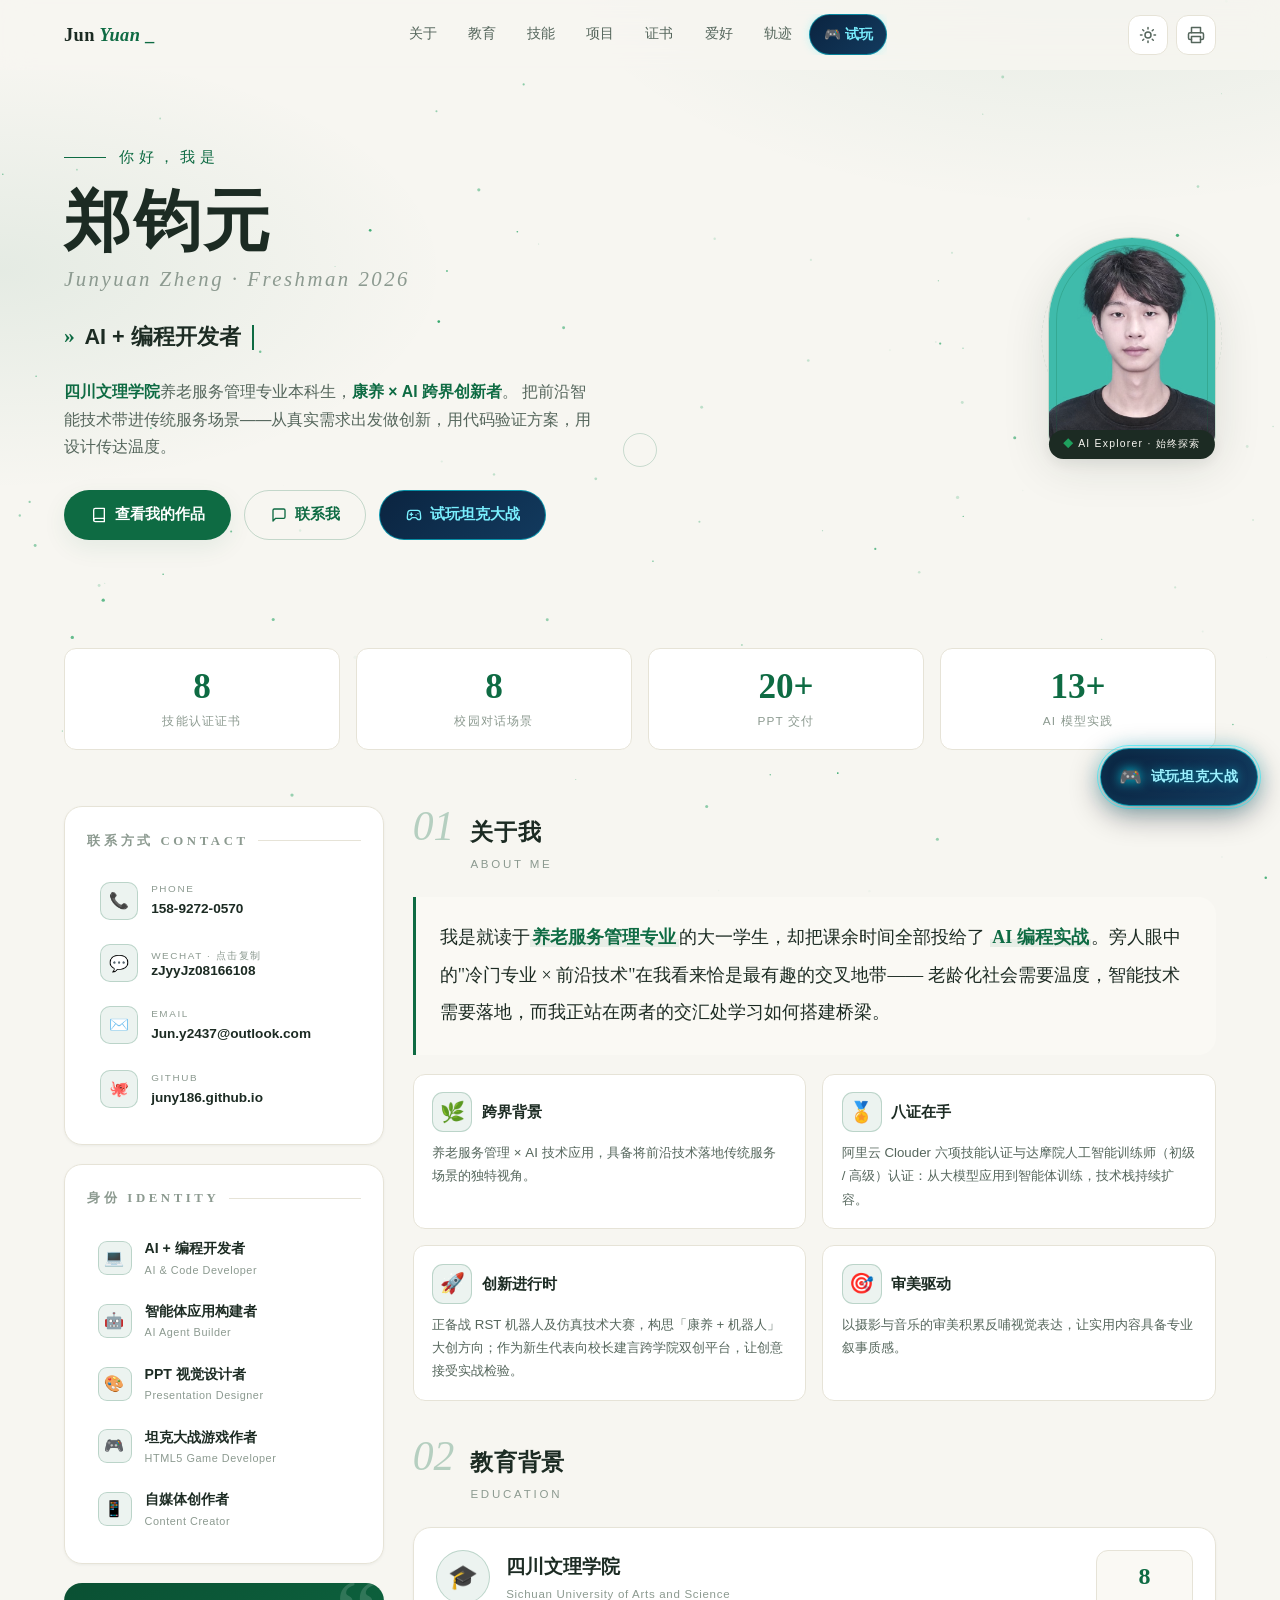
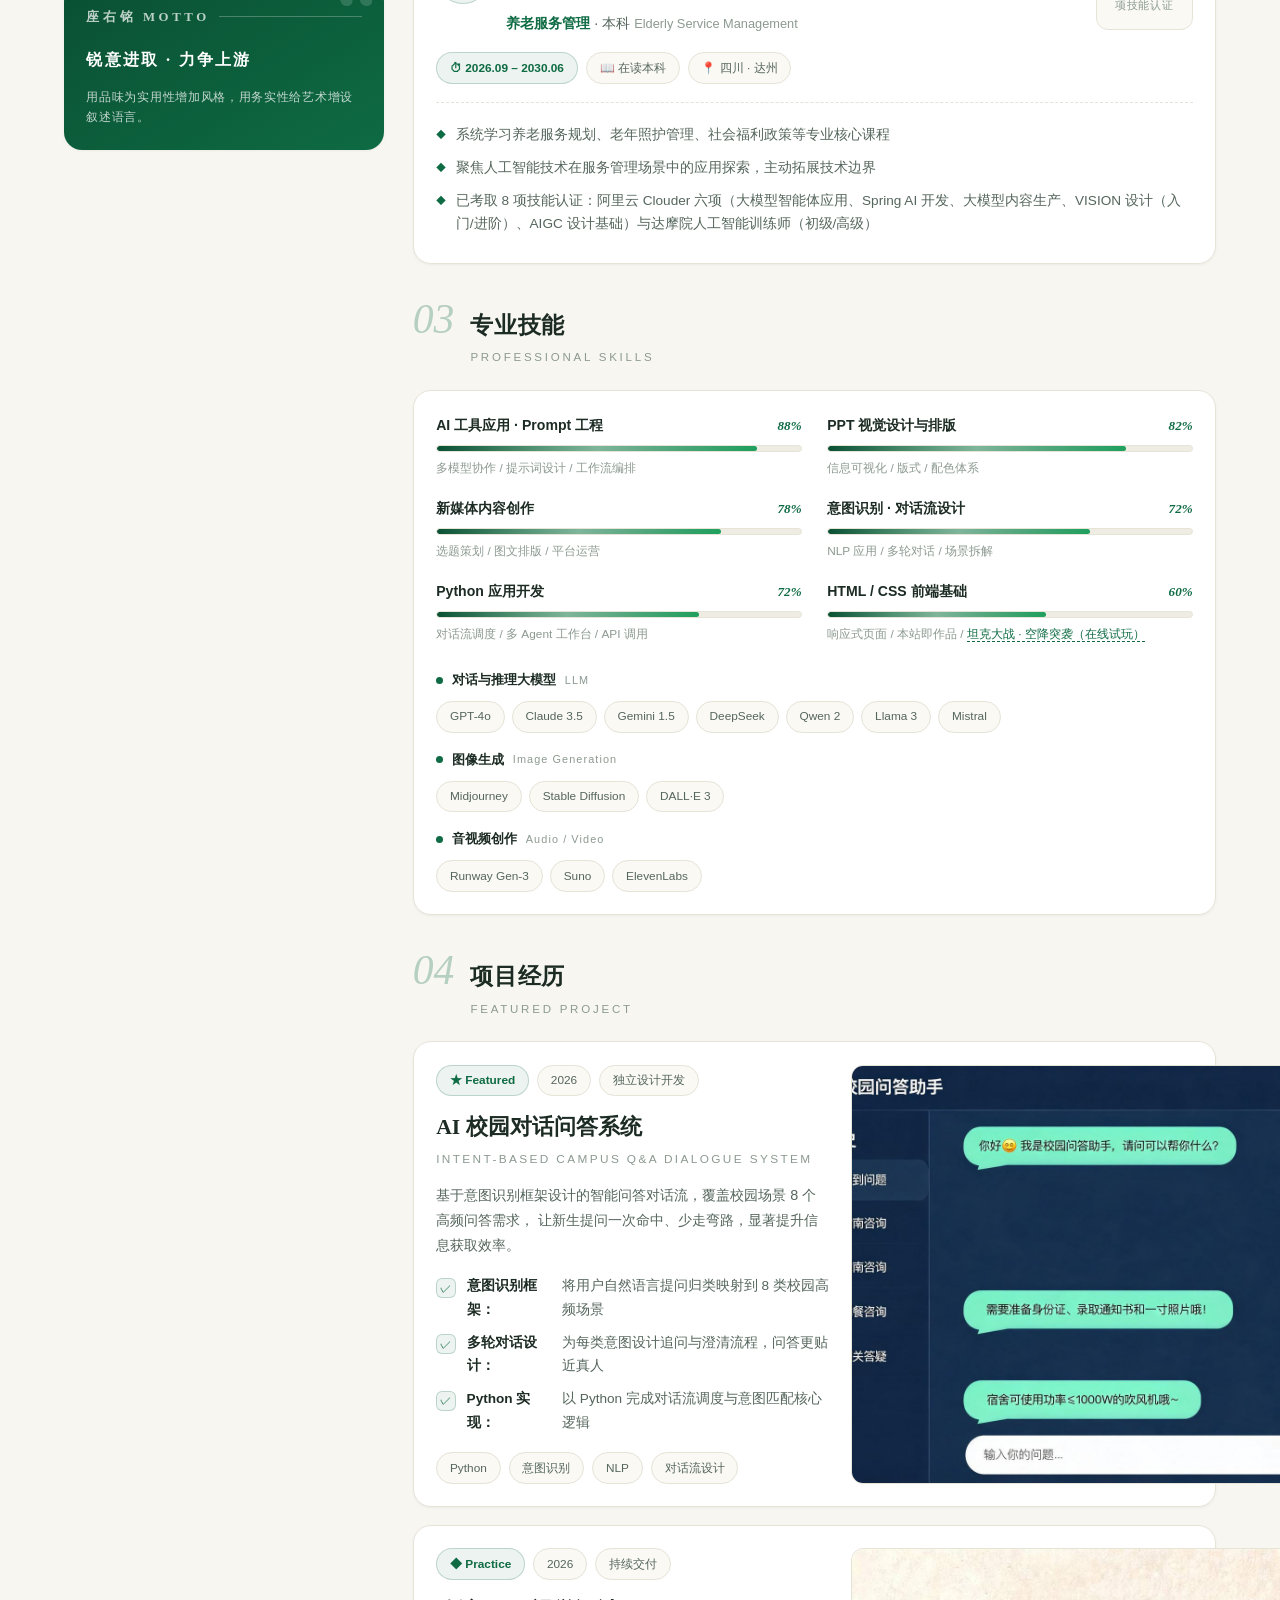
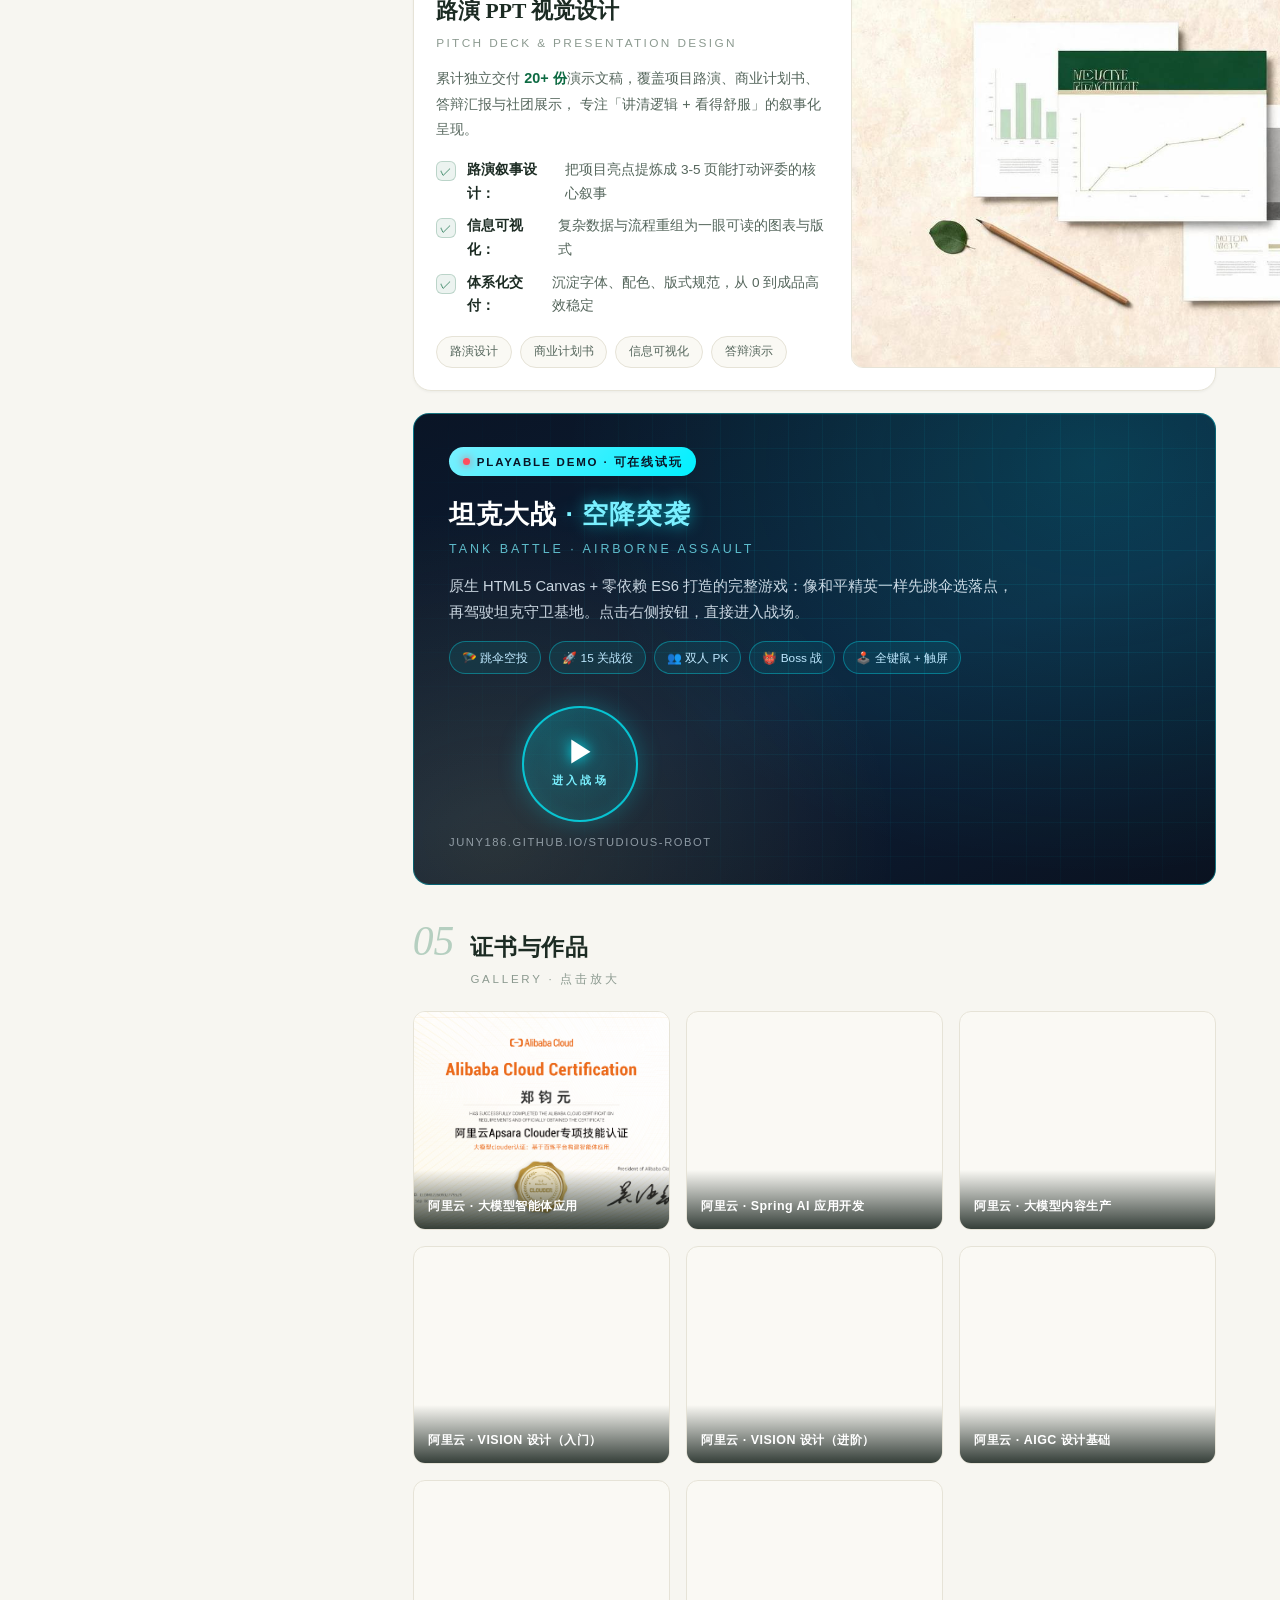
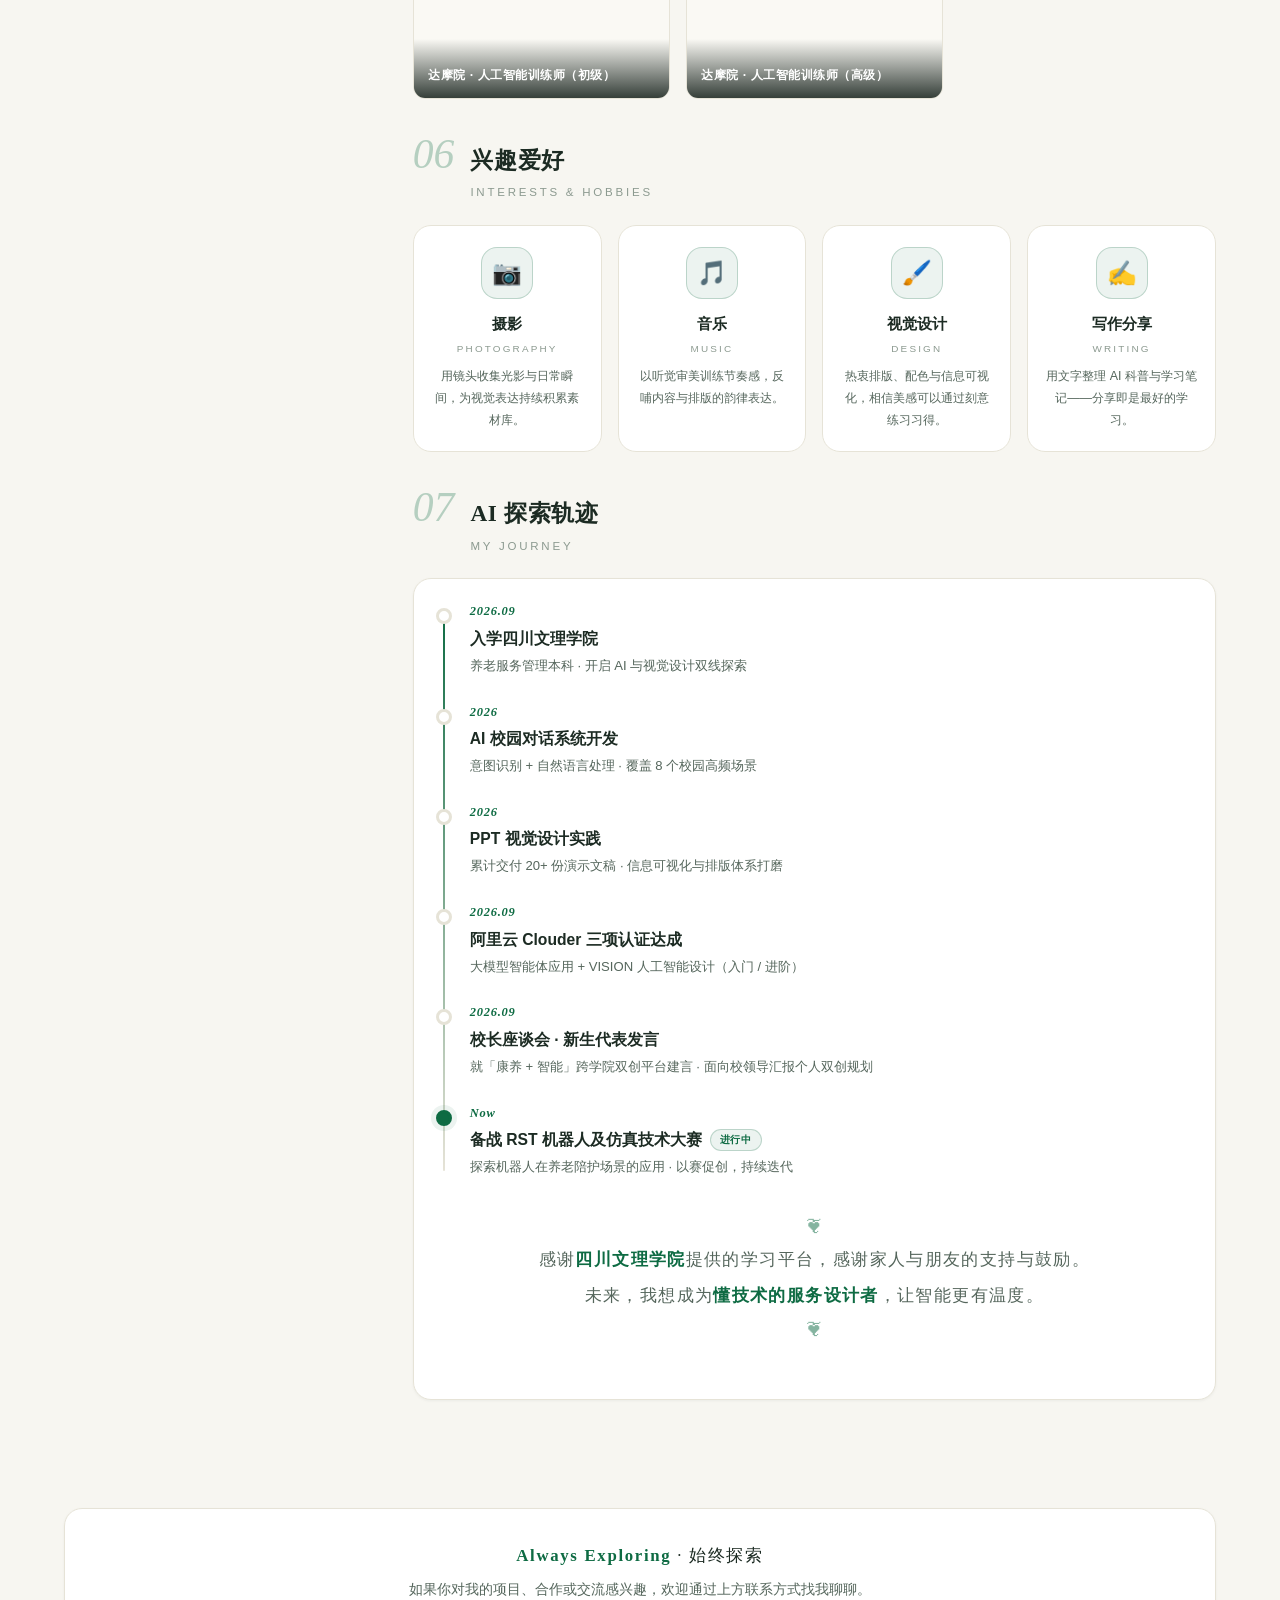
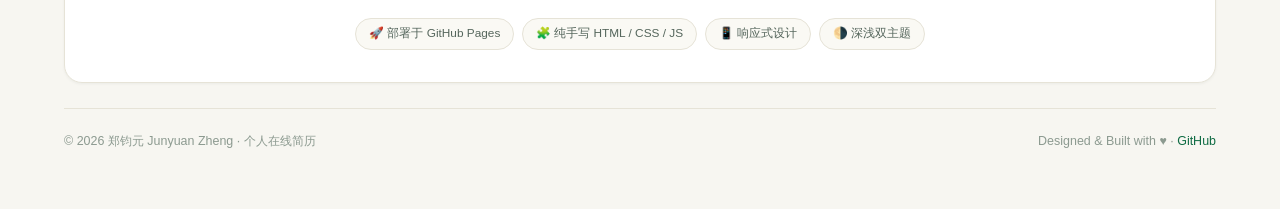
==== index.html @ bbdeef09 "feat: 游戏入口防忽视设计（导航常驻试玩药丸 + 右下角悬浮按钮）" ====
<!DOCTYPE html>
<html lang="zh-CN">
<head>
    <meta charset="UTF-8">
    <meta name="viewport" content="width=device-width, initial-scale=1.0">
    <title>郑钧元 · 个人在线简历 | AI 应用 × 养老服务管理</title>

    <!-- ===== SEO & 社交分享 ===== -->
    <meta name="description" content="郑钧元的个人在线简历 —— 四川文理学院养老服务管理专业本科生，康养 × AI 跨界创新探索者。AI 智能体开发 · PPT 视觉设计 · 8 项技能认证 · RST 大赛备赛中。">
        <meta name="keywords" content="郑钧元,个人简历,AI应用,智能体,养老服务管理,四川文理学院,阿里云认证,创新创业">
    <meta name="author" content="郑钧元 Junyuan Zheng">
    <meta property="og:title" content="郑钧元 · 个人在线简历">
    <meta property="og:description" content="AI 应用探索者 · 养老服务管理 × 智能技术">
    <meta property="og:type" content="website">
    <meta property="og:url" content="https://juny186.github.io/Jun.y/">
    <link rel="icon" href="data:image/svg+xml,<svg xmlns='http://www.w3.org/2000/svg' viewBox='0 0 100 100'><rect width='100' height='100' rx='22' fill='%230e6b43'/><text x='50' y='70' font-size='54' text-anchor='middle' fill='white' font-family='Georgia,serif' font-style='italic'>J</text></svg>">

    <style>
        /* ==========================================================
           郑钧元 · 个人在线简历
           设计语言：人文编辑部 × 自然翠绿（呼应"养老关怀 × AI 科技"）
           结构说明：
             01 变量与主题（亮/暗双主题，CSS 变量驱动）
             02 基础重置与排版
             03 导航栏
             04 Hero 主视觉
             05 双栏布局（侧栏 + 主内容）
             06 内容卡片与章节标题
             07 各内容模块（技能条/时间线/画廊/爱好等）
             08 灯箱 / 返回顶部 / 提示
             09 动画与交互
             10 响应式断点
             11 打印样式（A4 优化）
           ========================================================== */

        /* ===== 01 变量与主题 ===== */
        :root {
            --bg: #f7f6f1;
            --bg-deep: #efece3;
            --card: #ffffff;
            --card-soft: #faf9f4;
            --ink: #1c2b23;
            --ink-soft: #55665c;
            --ink-faint: #8c9a90;
            --accent: #0e6b43;
            --accent-deep: #0a5033;
            --accent-bright: #1fa05e;
            --accent-soft: rgba(14, 107, 67, 0.08);
            --accent-line: rgba(14, 107, 67, 0.22);
            --line: #e6e3d7;
            --gold: #b98a2f;

            --serif: "Noto Serif SC", "Songti SC", "STSong", "SimSun", Georgia, "Times New Roman", serif;
            --sans: -apple-system, BlinkMacSystemFont, "PingFang SC", "Hiragino Sans GB", "Microsoft YaHei", "Segoe UI", sans-serif;

            --radius: 18px;
            --radius-sm: 12px;
            --shadow-sm: 0 1px 3px rgba(28, 43, 35, 0.05);
            --shadow-md: 0 4px 14px rgba(28, 43, 35, 0.07);
            --shadow-lg: 0 18px 48px rgba(28, 43, 35, 0.12);
            --ease-out: cubic-bezier(0.22, 1, 0.36, 1);
        }

        [data-theme="dark"] {
            --bg: #0d1411;
            --bg-deep: #0a100d;
            --card: #15201a;
            --card-soft: #121b16;
            --ink: #e8f1ea;
            --ink-soft: #a4b8ac;
            --ink-faint: #6e8177;
            --accent: #3ecf8e;
            --accent-deep: #2fb377;
            --accent-bright: #6ee7b7;
            --accent-soft: rgba(62, 207, 142, 0.10);
            --accent-line: rgba(62, 207, 142, 0.28);
            --line: #22302a;
            --gold: #d4af5e;

            --shadow-sm: 0 1px 3px rgba(0, 0, 0, 0.25);
            --shadow-md: 0 4px 14px rgba(0, 0, 0, 0.35);
            --shadow-lg: 0 18px 48px rgba(0, 0, 0, 0.5);
        }

        /* ===== 02 基础重置与排版 ===== */
        *, *::before, *::after {
            box-sizing: border-box;
            margin: 0;
            padding: 0;
        }

        html {
            scroll-behavior: smooth;
            scroll-padding-top: 84px;
            -webkit-tap-highlight-color: transparent;
        }

        body {
            font-family: var(--sans);
            background: var(--bg);
            color: var(--ink);
            line-height: 1.75;
            min-height: 100vh;
            transition: background-color 0.4s ease, color 0.4s ease;
            /* 编辑部纸质纹理 + 绿色光晕氛围 */
            background-image:
                radial-gradient(ellipse 60% 40% at 85% -5%, var(--accent-soft), transparent 70%),
                radial-gradient(ellipse 50% 35% at 0% 30%, var(--accent-soft), transparent 70%);
            background-attachment: fixed;
        }

        img { display: block; max-width: 100%; height: auto; }
        a { color: inherit; text-decoration: none; }
        ul { list-style: none; }
        button { font-family: inherit; }

        ::selection { background: var(--accent); color: #fff; }

        ::-webkit-scrollbar { width: 6px; height: 6px; }
        ::-webkit-scrollbar-track { background: transparent; }
        ::-webkit-scrollbar-thumb { background: var(--line); border-radius: 99px; }
        ::-webkit-scrollbar-thumb:hover { background: var(--accent); }

        .skip-link {
            position: absolute;
            left: -999px;
            top: 0;
            z-index: 10000;
            background: var(--accent);
            color: #fff;
            padding: 0.6rem 1.2rem;
            border-radius: 0 0 10px 0;
        }
        .skip-link:focus { left: 0; }

        /* ===== 03 导航栏 ===== */
        .nav {
            position: fixed;
            top: 0;
            left: 0;
            right: 0;
            z-index: 100;
            background: color-mix(in srgb, var(--bg) 82%, transparent);
            backdrop-filter: blur(14px);
            -webkit-backdrop-filter: blur(14px);
            border-bottom: 1px solid transparent;
            transition: border-color 0.3s ease, box-shadow 0.3s ease;
        }
        .nav.scrolled {
            border-bottom-color: var(--line);
            box-shadow: var(--shadow-sm);
        }
        .nav-inner {
            max-width: 1200px;
            margin: 0 auto;
            padding: 0.9rem 1.5rem;
            display: flex;
            align-items: center;
            justify-content: space-between;
            gap: 1rem;
        }
        .logo {
            font-family: var(--serif);
            font-weight: 700;
            font-size: 1.15rem;
            letter-spacing: 0.02em;
            display: flex;
            align-items: baseline;
            gap: 0.3rem;
            white-space: nowrap;
        }
        .logo em {
            font-style: italic;
            color: var(--accent);
        }
        .logo .cursor-blink { color: var(--accent); animation: blink 1.2s step-end infinite; }

        .nav-links {
            display: flex;
            gap: 0.25rem;
            overflow-x: auto;
            scrollbar-width: none;
        }
        .nav-links::-webkit-scrollbar { display: none; }
        .nav-links a {
            position: relative;
            padding: 0.45rem 0.85rem;
            font-size: 0.86rem;
            color: var(--ink-soft);
            border-radius: 99px;
            transition: color 0.25s ease, background-color 0.25s ease;
            white-space: nowrap;
        }
        .nav-links a:hover { color: var(--accent); background: var(--accent-soft); }
        .nav-links a.active {
            color: var(--accent);
            background: var(--accent-soft);
            font-weight: 600;
        }

        .nav-actions { display: flex; gap: 0.5rem; align-items: center; }
        .icon-btn {
            width: 40px;
            height: 40px;
            border-radius: 12px;
            border: 1px solid var(--line);
            background: var(--card);
            color: var(--ink-soft);
            font-size: 1rem;
            cursor: pointer;
            display: flex;
            align-items: center;
            justify-content: center;
            transition: all 0.25s ease;
        }
        .icon-btn:hover {
            color: var(--accent);
            border-color: var(--accent-line);
            transform: translateY(-2px);
            box-shadow: var(--shadow-sm);
        }
        .icon-btn svg { width: 18px; height: 18px; }
        #themeToggle .moon { display: none; }
        [data-theme="dark"] #themeToggle .moon { display: block; }
        [data-theme="dark"] #themeToggle .sun { display: none; }

        /* ===== 04 Hero 主视觉 ===== */
        .hero {
            max-width: 1200px;
            margin: 0 auto;
            padding: 9rem 1.5rem 3.5rem;
        }
        .hero-inner {
            display: grid;
            grid-template-columns: 1fr auto;
            gap: 4rem;
            align-items: center;
        }
        .hero-hello {
            font-family: var(--serif);
            color: var(--accent);
            font-size: 0.95rem;
            letter-spacing: 0.35em;
            text-transform: uppercase;
            margin-bottom: 0.8rem;
            display: flex;
            align-items: center;
            gap: 0.8rem;
        }
        .hero-hello::before {
            content: "";
            width: 42px;
            height: 1px;
            background: var(--accent);
        }
        .hero-name {
            font-family: var(--serif);
            font-size: clamp(2.6rem, 6vw, 4.2rem);
            font-weight: 900;
            line-height: 1.15;
            letter-spacing: 0.04em;
        }
        .hero-en {
            display: block;
            font-family: var(--serif);
            font-style: italic;
            font-weight: 400;
            font-size: clamp(1rem, 2vw, 1.3rem);
            color: var(--ink-faint);
            letter-spacing: 0.12em;
            margin-top: 0.4rem;
        }
        .typeline {
            display: flex;
            align-items: center;
            gap: 0.6rem;
            margin: 1.4rem 0 1.1rem;
            font-size: clamp(1.05rem, 2.2vw, 1.35rem);
            min-height: 2.2em;
        }
        .typeline .prompt { color: var(--accent); font-family: var(--serif); font-weight: 700; }
        .typeline .typed { color: var(--ink); font-weight: 600; }
        .typeline .caret {
            display: inline-block;
            width: 2px;
            height: 1.15em;
            background: var(--accent);
            margin-left: 2px;
            animation: blink 0.85s step-end infinite;
            vertical-align: text-bottom;
        }
        .hero-desc {
            max-width: 34em;
            color: var(--ink-soft);
            font-size: 0.98rem;
        }
        .hero-desc strong { color: var(--accent); font-weight: 600; }

        .hero-cta { display: flex; gap: 0.8rem; margin-top: 1.8rem; flex-wrap: wrap; }
        .btn {
            display: inline-flex;
            align-items: center;
            gap: 0.5rem;
            padding: 0.72rem 1.6rem;
            border-radius: 99px;
            font-size: 0.92rem;
            font-weight: 600;
            cursor: pointer;
            border: 1.5px solid transparent;
            transition: all 0.28s var(--ease-out);
            min-height: 48px;
        }
        .btn-primary {
            background: var(--accent);
            color: #fff;
            box-shadow: 0 8px 24px var(--accent-soft);
        }
        .btn-primary:hover {
            background: var(--accent-deep);
            transform: translateY(-3px);
            box-shadow: 0 14px 32px var(--accent-soft);
        }
        .btn-ghost {
            border-color: var(--accent-line);
            color: var(--accent);
            background: transparent;
        }
        .btn-ghost:hover {
            background: var(--accent-soft);
            transform: translateY(-3px);
        }
        .btn svg { width: 16px; height: 16px; }

        /* 头像 — 参考极简作品集：缩小克制、色彩和谐 */
        .hero-figure { position: relative; }
        .avatar-frame {
            position: relative;
            width: clamp(128px, 13.5vw, 168px);
            aspect-ratio: 4 / 5;
            border-radius: 110px 110px 16px 16px;
            overflow: hidden;
            border: 1px solid var(--accent-line);
            background: linear-gradient(160deg, var(--accent-soft), transparent 60%), var(--card-soft);
            box-shadow: var(--shadow-lg);
            transition: transform 0.5s var(--ease-out);
        }
        /* 蓝底→翠绿和谐：温和色相偏移+叠层（保护肤色） */
        .avatar-frame img {
            width: 100%;
            height: 100%;
            object-fit: cover;
            filter: saturate(0.5) hue-rotate(-22deg) contrast(1.08) brightness(1.02);
            transition: transform 0.6s var(--ease-out);
        }
        /* 双层叠：外层 multiply 压暗边缘蓝→深绿，内层暖色 soft-light 补回面部血色 */
        .avatar-frame::before {
            content: "";
            position: absolute;
            inset: 0;
            background:
                radial-gradient(ellipse 58% 50% at 50% 36%, transparent 22%, var(--accent) 100%),
                radial-gradient(circle 35% at 50% 38%, rgba(255, 200, 160, 0.12), transparent 70%);
            opacity: 0.32;
            mix-blend-mode: multiply;
            z-index: 1;
            pointer-events: none;
        }
        .hero-figure:hover .avatar-frame { transform: rotate(-1.2deg) scale(1.02); }
        .hero-figure:hover .avatar-frame img { transform: scale(1.06); }
        .avatar-frame::after {
            content: "";
            position: absolute;
            inset: 7px;
            border: 1px solid rgba(14, 107, 67, 0.22);
            border-radius: 103px 103px 12px 12px;
            z-index: 2;
            pointer-events: none;
        }
        .avatar-fallback {
            position: absolute;
            inset: 0;
            display: none;
            flex-direction: column;
            align-items: center;
            justify-content: center;
            gap: 0.5rem;
            color: var(--accent);
            font-size: 0.85rem;
            z-index: 3;
        }
        .avatar-frame img.error + .avatar-fallback { display: flex; }

        .hero-badge {
            position: absolute;
            bottom: -12px;
            left: 50%;
            transform: translateX(-50%);
            background: var(--ink);
            color: var(--bg);
            font-size: 0.65rem;
            letter-spacing: 0.12em;
            padding: 0.35rem 0.9rem;
            border-radius: 99px;
            white-space: nowrap;
            box-shadow: var(--shadow-md);
        }
        .hero-badge b { color: var(--accent-bright); font-weight: 700; }

        /* 统计条 */
        .hero-stats {
            max-width: 1200px;
            margin: 3.2rem auto 0;
            padding: 0 1.5rem;
            display: grid;
            grid-template-columns: repeat(4, 1fr);
            gap: 1rem;
        }
        .stat {
            background: var(--card);
            border: 1px solid var(--line);
            border-radius: var(--radius-sm);
            padding: 1.1rem 1rem;
            text-align: center;
            position: relative;
            overflow: hidden;
            transition: transform 0.3s var(--ease-out), box-shadow 0.3s ease;
        }
        .stat::before {
            content: "";
            position: absolute;
            top: 0;
            left: 20%;
            right: 20%;
            height: 2px;
            background: linear-gradient(90deg, transparent, var(--accent), transparent);
            opacity: 0;
            transition: opacity 0.3s ease;
        }
        .stat:hover { transform: translateY(-4px); box-shadow: var(--shadow-md); }
        .stat:hover::before { opacity: 1; }
        .stat b {
            display: block;
            font-family: var(--serif);
            font-size: clamp(1.6rem, 3vw, 2.2rem);
            font-weight: 800;
            color: var(--accent);
            line-height: 1.2;
        }
        .stat span {
            display: block;
            font-size: 0.74rem;
            color: var(--ink-faint);
            letter-spacing: 0.1em;
            margin-top: 0.15rem;
        }

        /* ===== 05 双栏布局 ===== */
        .layout {
            max-width: 1200px;
            margin: 3.5rem auto 0;
            padding: 0 1.5rem 2rem;
            display: grid;
            grid-template-columns: 320px 1fr;
            gap: 1.8rem;
            align-items: start;
        }
        .sidebar {
            position: sticky;
            top: 92px;
            display: flex;
            flex-direction: column;
            gap: 1.2rem;
        }

        /* ===== 06 卡片与章节标题 ===== */
        .side-card, .section-card {
            background: var(--card);
            border: 1px solid var(--line);
            border-radius: var(--radius);
            padding: 1.4rem;
            box-shadow: var(--shadow-sm);
            transition: box-shadow 0.3s ease, border-color 0.3s ease, transform 0.3s var(--ease-out);
        }
        .side-card:hover { box-shadow: var(--shadow-md); }

        .side-title {
            font-family: var(--serif);
            font-size: 0.8rem;
            letter-spacing: 0.28em;
            text-transform: uppercase;
            color: var(--ink-faint);
            display: flex;
            align-items: center;
            gap: 0.6rem;
            margin-bottom: 1.05rem;
        }
        .side-title::after {
            content: "";
            flex: 1;
            height: 1px;
            background: var(--line);
        }

        .section { margin-bottom: 2.2rem; scroll-margin-top: 92px; }
        .section-head {
            display: flex;
            align-items: baseline;
            gap: 1rem;
            margin-bottom: 1.4rem;
        }
        .section-num {
            font-family: var(--serif);
            font-style: italic;
            font-size: 2.6rem;
            font-weight: 400;
            color: var(--accent);
            opacity: 0.28;
            line-height: 1;
        }
        .section-heading h2 {
            font-family: var(--serif);
            font-size: 1.45rem;
            font-weight: 800;
            letter-spacing: 0.03em;
        }
        .section-heading p {
            font-size: 0.72rem;
            letter-spacing: 0.24em;
            text-transform: uppercase;
            color: var(--ink-faint);
            margin-top: 0.1rem;
        }

        /* ===== 07 内容模块 ===== */

        /* 侧栏：联系方式 */
        .contact-row {
            display: flex;
            align-items: center;
            gap: 0.85rem;
            padding: 0.65rem 0.7rem;
            border-radius: var(--radius-sm);
            border: 1px solid transparent;
            cursor: pointer;
            transition: all 0.25s ease;
            min-height: 48px;
        }
        a.contact-row:hover, button.contact-row:hover {
            background: var(--accent-soft);
            border-color: var(--accent-line);
        }
        .contact-row .c-icon {
            width: 38px;
            height: 38px;
            border-radius: 10px;
            background: var(--accent-soft);
            border: 1px solid var(--accent-line);
            display: flex;
            align-items: center;
            justify-content: center;
            font-size: 1rem;
            flex-shrink: 0;
        }
        .contact-row .c-meta { min-width: 0; text-align: left; }
        .contact-row .c-label {
            display: block;
            font-size: 0.62rem;
            letter-spacing: 0.16em;
            text-transform: uppercase;
            color: var(--ink-faint);
        }
        .contact-row .c-value {
            display: block;
            font-size: 0.85rem;
            font-weight: 600;
            color: var(--ink);
            overflow: hidden;
            text-overflow: ellipsis;
            white-space: nowrap;
        }
        button.contact-row {
            width: 100%;
            background: none;
            border: 1px solid transparent;
            font-size: inherit;
            color: inherit;
        }

        /* 侧栏：身份 */
        .identity-row {
            display: flex;
            align-items: center;
            gap: 0.8rem;
            padding: 0.6rem 0.65rem;
            border-radius: var(--radius-sm);
            transition: background 0.25s ease;
        }
        .identity-row:hover { background: var(--card-soft); }
        .identity-row .i-icon {
            width: 34px;
            height: 34px;
            border-radius: 9px;
            display: flex;
            align-items: center;
            justify-content: center;
            font-size: 1rem;
            background: var(--accent-soft);
            border: 1px solid var(--accent-line);
            flex-shrink: 0;
        }
        .identity-row b { display: block; font-size: 0.88rem; }
        .identity-row span { display: block; font-size: 0.68rem; color: var(--ink-faint); letter-spacing: 0.05em; }

        /* 侧栏：座右铭 */
        .motto-card {
            background: linear-gradient(150deg, var(--accent-deep), var(--accent));
            border: none;
            color: #fff;
            position: relative;
            overflow: hidden;
        }
        .motto-card::before {
            content: "“";
            position: absolute;
            top: -18px;
            right: 6px;
            font-family: var(--serif);
            font-size: 6rem;
            opacity: 0.15;
            line-height: 1;
        }
        .motto-card .side-title { color: rgba(255, 255, 255, 0.72); }
        .motto-card .side-title::after { background: rgba(255, 255, 255, 0.25); }
        .motto-card p {
            font-family: var(--serif);
            font-size: 1.02rem;
            font-weight: 700;
            letter-spacing: 0.14em;
            line-height: 1.9;
        }
        .motto-card small {
            display: block;
            margin-top: 0.7rem;
            font-size: 0.72rem;
            opacity: 0.75;
            letter-spacing: 0.06em;
        }

        /* 关于我 */
        .about-lead {
            font-family: var(--serif);
            font-size: 1.12rem;
            line-height: 2.1;
            color: var(--ink);
            padding: 1.4rem 1.5rem;
            background: var(--card-soft);
            border-left: 3px solid var(--accent);
            border-radius: 0 var(--radius) var(--radius) 0;
            margin-bottom: 1.2rem;
        }
        .about-lead mark {
            background: linear-gradient(transparent 62%, var(--accent-soft) 62%);
            color: var(--accent);
            padding: 0 0.15em;
            font-weight: 700;
        }
        .feature-grid {
            display: grid;
            grid-template-columns: repeat(2, 1fr);
            gap: 1rem;
        }
        .feature-item {
            background: var(--card);
            border: 1px solid var(--line);
            border-radius: var(--radius-sm);
            padding: 1.1rem 1.15rem;
            transition: all 0.3s var(--ease-out);
            position: relative;
            overflow: hidden;
        }
        .feature-item::after {
            content: "";
            position: absolute;
            inset: 0;
            background: linear-gradient(135deg, transparent 40%, var(--accent-soft) 100%);
            opacity: 0;
            transition: opacity 0.35s ease;
        }
        .feature-item:hover { transform: translateY(-4px); box-shadow: var(--shadow-md); border-color: var(--accent-line); }
        .feature-item:hover::after { opacity: 1; }
        .feature-item .f-head { display: flex; align-items: center; gap: 0.6rem; position: relative; z-index: 1; }
        .feature-item .f-icon {
            font-size: 1.25rem;
            width: 40px;
            height: 40px;
            display: flex;
            align-items: center;
            justify-content: center;
            background: var(--accent-soft);
            border-radius: 11px;
            border: 1px solid var(--accent-line);
        }
        .feature-item h4 { font-size: 0.95rem; position: relative; z-index: 1; }
        .feature-item p {
            margin-top: 0.55rem;
            font-size: 0.83rem;
            color: var(--ink-soft);
            position: relative;
            z-index: 1;
        }

        /* 教育 */
        .edu-card { display: grid; grid-template-columns: 1fr auto; gap: 1rem; align-items: start; }
        .edu-school { display: flex; gap: 1rem; align-items: flex-start; }
        .edu-seal {
            width: 54px;
            height: 54px;
            border-radius: 50%;
            border: 1.5px solid var(--accent-line);
            background: var(--accent-soft);
            display: flex;
            align-items: center;
            justify-content: center;
            font-size: 1.5rem;
            flex-shrink: 0;
        }
        .edu-school h3 { font-family: var(--serif); font-size: 1.2rem; font-weight: 800; }
        .edu-school .edu-en { font-size: 0.72rem; color: var(--ink-faint); letter-spacing: 0.06em; }
        .edu-major {
            margin-top: 0.45rem;
            font-size: 0.9rem;
            color: var(--ink-soft);
        }
        .edu-major b { color: var(--accent); }
        .gpa-badge {
            text-align: center;
            background: var(--card-soft);
            border: 1px solid var(--line);
            border-radius: var(--radius-sm);
            padding: 0.7rem 1.1rem;
            flex-shrink: 0;
        }
        .gpa-badge b {
            display: block;
            font-family: var(--serif);
            font-size: 1.5rem;
            color: var(--accent);
            line-height: 1.15;
        }
        .gpa-badge span { font-size: 0.66rem; color: var(--ink-faint); letter-spacing: 0.08em; }
        .edu-meta {
            display: flex;
            flex-wrap: wrap;
            gap: 0.5rem;
            margin-top: 1rem;
        }
        .chip {
            font-size: 0.74rem;
            padding: 0.28rem 0.8rem;
            border-radius: 99px;
            background: var(--card-soft);
            border: 1px solid var(--line);
            color: var(--ink-soft);
            display: inline-flex;
            align-items: center;
            gap: 0.35rem;
        }
        .chip.accent { background: var(--accent-soft); border-color: var(--accent-line); color: var(--accent); font-weight: 600; }
        .edu-courses { margin-top: 1.1rem; border-top: 1px dashed var(--line); padding-top: 1rem; }
        .edu-courses li {
            display: flex;
            gap: 0.6rem;
            font-size: 0.85rem;
            color: var(--ink-soft);
            padding: 0.28rem 0;
        }
        .edu-courses li::before { content: "◆"; color: var(--accent); font-size: 0.6rem; line-height: 2.4; }

        /* 技能 */
        .skill-bars { display: grid; grid-template-columns: repeat(2, 1fr); gap: 1.1rem 1.6rem; }
        .skill { --lv: 0%; }
        .skill-top { display: flex; justify-content: space-between; align-items: baseline; margin-bottom: 0.4rem; }
        .skill-top b { font-size: 0.88rem; font-weight: 600; }
        .skill-top span { font-family: var(--serif); font-style: italic; font-size: 0.82rem; color: var(--accent); font-weight: 700; }
        .skill-track {
            height: 7px;
            background: var(--bg-deep);
            border-radius: 99px;
            overflow: hidden;
            border: 1px solid var(--line);
        }
        .skill-fill {
            height: 100%;
            width: 0;
            border-radius: 99px;
            background: linear-gradient(90deg, var(--accent-deep), var(--accent-bright));
            position: relative;
            transition: width 1.2s var(--ease-out);
        }
        .skill-fill::after {
            content: "";
            position: absolute;
            inset: 0;
            background: linear-gradient(90deg, transparent, rgba(255, 255, 255, 0.45), transparent);
            animation: sheen 2.6s ease infinite;
        }
        .skill-note { font-size: 0.74rem; color: var(--ink-faint); margin-top: 0.4rem; }
        .skill-note a { color: var(--accent); text-decoration: none; border-bottom: 1px dashed var(--accent); transition: opacity .2s; }
        .skill-note a:hover { opacity: .7; }

        /* ---- 游戏常驻入口：导航霓虹药丸 + 右下角悬浮按钮 ---- */
        .nav-links a.nav-game {
            color: #7af0ff;
            background: linear-gradient(135deg, #0b2440, #123a5e);
            border: 1px solid rgba(0,240,255,.45);
            border-radius: 999px;
            font-weight: 700;
            box-shadow: 0 0 10px rgba(0,240,255,.22);
        }
        .nav-links a.nav-game:hover {
            color: #fff; border-color: #00f0ff;
            box-shadow: 0 0 18px rgba(0,240,255,.45);
            background: linear-gradient(135deg, #0d2b4d, #164568);
        }
        .game-fab {
            position: fixed; right: 1.4rem; bottom: 5.9rem; z-index: 960;
            display: inline-flex; align-items: center; gap: .5rem;
            padding: .72rem 1.15rem; border-radius: 999px; text-decoration: none;
            background: linear-gradient(135deg, #0b2440, #123a5e);
            border: 1.5px solid rgba(0,240,255,.55); color: #9df1ff;
            font-size: .86rem; font-weight: 700; letter-spacing: .04em;
            box-shadow: 0 8px 30px rgba(2,12,27,.45), 0 0 20px rgba(0,240,255,.28), inset 0 0 12px rgba(0,240,255,.08);
            animation: fabFloat 3.2s ease-in-out infinite;
            transition: transform .25s, box-shadow .25s, border-color .25s, color .25s;
        }
        .game-fab .gf-icon { font-size: 1.15rem; filter: drop-shadow(0 0 6px rgba(0,240,255,.8)); }
        .game-fab .gf-text { text-shadow: 0 0 10px rgba(0,240,255,.5); }
        .game-fab .gf-ping {
            position: absolute; inset: -4px; border-radius: 999px;
            border: 1.5px solid rgba(0,240,255,.5);
            animation: fabPing 2.4s ease-out infinite; pointer-events: none;
        }
        .game-fab:hover {
            transform: translateY(-3px); color: #fff; border-color: #00f0ff;
            box-shadow: 0 12px 36px rgba(2,12,27,.5), 0 0 34px rgba(0,240,255,.5), inset 0 0 16px rgba(0,240,255,.15);
        }
        @keyframes fabPing { 0% { transform: scale(1); opacity: .9; } 100% { transform: scale(1.32); opacity: 0; } }
        @keyframes fabFloat { 0%, 100% { translate: 0 0; } 50% { translate: 0 -5px; } }
        @media (max-width: 640px) {
            .game-fab { right: .9rem; bottom: 5.4rem; padding: .58rem .9rem; font-size: .78rem; }
        }
        @media print { .game-fab { display: none !important; } }

        /* ---- 游戏试玩入口（坦克大战 · 赛博霓虹聚光设计） ---- */
        .btn-game { background: linear-gradient(135deg, #0b2440, #123a5e); color: #7af0ff; border: 1px solid rgba(0,240,255,.5); }
        .btn-game:hover { color: #fff; border-color: #00f0ff; box-shadow: 0 0 22px rgba(0,240,255,.4); transform: translateY(-2px); }
        .game-banner {
            margin-top: 1.4rem; position: relative; overflow: hidden; border-radius: 16px;
            border: 1px solid rgba(0,240,255,.35); color: #eaf6ff; padding: 2rem 2.2rem;
            display: flex; align-items: center; gap: 2rem; justify-content: space-between; flex-wrap: wrap;
            background:
                radial-gradient(120% 160% at 85% 10%, rgba(0,240,255,.16), transparent 55%),
                radial-gradient(100% 140% at 10% 90%, rgba(255,215,94,.12), transparent 50%),
                linear-gradient(160deg, #0a1526 0%, #0d1f38 55%, #0a1220 100%);
        }
        .game-banner::before {
            content: ''; position: absolute; inset: 0; pointer-events: none;
            background-image:
                linear-gradient(rgba(0,240,255,.07) 1px, transparent 1px),
                linear-gradient(90deg, rgba(0,240,255,.07) 1px, transparent 1px);
            background-size: 34px 34px;
            -webkit-mask-image: radial-gradient(80% 80% at 70% 40%, #000 30%, transparent 100%);
            mask-image: radial-gradient(80% 80% at 70% 40%, #000 30%, transparent 100%);
        }
        .game-banner::after {
            content: ''; position: absolute; left: -60%; top: 0; width: 45%; height: 100%;
            background: linear-gradient(105deg, transparent, rgba(122,240,255,.09), transparent);
            transform: skewX(-18deg); animation: gbSheen 5.5s ease-in-out infinite; pointer-events: none;
        }
        @keyframes gbSheen { 0%, 55% { left: -60%; } 90%, 100% { left: 130%; } }
        .gb-info { position: relative; z-index: 1; max-width: 580px; }
        .gb-badge {
            display: inline-flex; align-items: center; gap: .45rem; font-size: .72rem; letter-spacing: .16em;
            color: #0a1526; background: linear-gradient(135deg, #7af0ff, #00f0ff);
            padding: .28rem .85rem; border-radius: 999px; font-weight: 800;
        }
        .gb-badge i { width: 7px; height: 7px; border-radius: 50%; background: #ff4d5e; box-shadow: 0 0 8px #ff4d5e; animation: gbBlink 1.2s steps(1) infinite; font-style: normal; }
        @keyframes gbBlink { 50% { opacity: .25; } }
        .game-banner h3 { font-size: 1.65rem; margin: .9rem 0 .15rem; color: #fff; letter-spacing: .04em; }
        .game-banner h3 em { font-style: normal; color: #7af0ff; text-shadow: 0 0 16px rgba(0,240,255,.6); }
        .gb-sub { font-size: .78rem; letter-spacing: .24em; color: rgba(122,240,255,.75); margin-bottom: .8rem; }
        .gb-desc { font-size: .92rem; line-height: 1.75; color: rgba(234,246,255,.85); }
        .gb-chips { display: flex; flex-wrap: wrap; gap: .5rem; margin-top: 1rem; }
        .gb-chips span {
            font-size: .74rem; padding: .32rem .75rem; border-radius: 999px;
            border: 1px solid rgba(0,240,255,.35); color: #bfe9ff; background: rgba(0,240,255,.08);
        }
        .gb-action { position: relative; z-index: 1; display: flex; flex-direction: column; align-items: center; gap: .65rem; }
        .gb-play {
            position: relative; display: inline-flex; flex-direction: column; align-items: center; justify-content: center;
            width: 116px; height: 116px; border-radius: 50%; text-decoration: none;
            border: 2px solid rgba(0,240,255,.6); color: #7af0ff;
            background: radial-gradient(circle at 35% 30%, rgba(0,240,255,.22), rgba(0,240,255,.05));
            box-shadow: 0 0 24px rgba(0,240,255,.25), inset 0 0 18px rgba(0,240,255,.12);
            transition: transform .25s, border-color .25s, box-shadow .25s;
        }
        .gb-play b { font-size: 1.7rem; line-height: 1; color: #fff; text-shadow: 0 0 14px rgba(0,240,255,.9); }
        .gb-play span { font-size: .66rem; margin-top: .3rem; letter-spacing: .3em; font-weight: 700; }
        .gb-play:hover {
            transform: translateY(-3px) scale(1.05); border-color: #7af0ff;
            box-shadow: 0 0 40px rgba(0,240,255,.5), inset 0 0 26px rgba(0,240,255,.22);
        }
        .gb-play::before {
            content: ''; position: absolute; width: 116px; height: 116px; border-radius: 50%;
            border: 2px solid rgba(0,240,255,.35); animation: gbPulse 2.2s ease-out infinite;
        }
        @keyframes gbPulse { 0% { transform: scale(1); opacity: .8; } 100% { transform: scale(1.7); opacity: 0; } }
        .gb-hint { font-size: .7rem; color: rgba(234,246,255,.55); letter-spacing: .14em; }
        @media (max-width: 760px) {
            .game-banner { padding: 1.5rem 1.2rem; }
            .gb-play, .gb-play::before { width: 94px; height: 94px; }
        }

        .model-groups { margin-top: 1.5rem; display: flex; flex-direction: column; gap: 1rem; }
        .model-group .mg-head {
            display: flex;
            align-items: center;
            gap: 0.55rem;
            font-size: 0.8rem;
            font-weight: 700;
            color: var(--ink);
            margin-bottom: 0.6rem;
        }
        .model-group .mg-head .mg-en { font-weight: 400; font-size: 0.68rem; color: var(--ink-faint); letter-spacing: 0.1em; }
        .model-group .mg-head .mg-dot { width: 7px; height: 7px; border-radius: 50%; background: var(--accent); }
        .model-cloud { display: flex; flex-wrap: wrap; gap: 0.45rem; }

        /* 项目 */
        .project-hero {
            display: grid;
            grid-template-columns: 1.15fr 1fr;
            gap: 1.4rem;
            align-items: stretch;
        }
        .project-tag-line { display: flex; gap: 0.5rem; flex-wrap: wrap; margin-bottom: 0.8rem; }
        .project-title { font-family: var(--serif); font-size: 1.35rem; font-weight: 800; }
        .project-sub { font-size: 0.74rem; letter-spacing: 0.2em; text-transform: uppercase; color: var(--ink-faint); margin-top: 0.15rem; }
        .project-desc { margin-top: 0.8rem; font-size: 0.9rem; color: var(--ink-soft); }
        .project-points { margin-top: 1rem; display: flex; flex-direction: column; gap: 0.55rem; }
        .project-points li { display: flex; gap: 0.65rem; font-size: 0.85rem; color: var(--ink-soft); }
        .project-points li b { color: var(--ink); font-weight: 600; }
        .project-points li::before {
            content: "✓";
            flex-shrink: 0;
            width: 20px;
            height: 20px;
            border-radius: 6px;
            background: var(--accent-soft);
            color: var(--accent);
            font-size: 0.72rem;
            display: flex;
            align-items: center;
            justify-content: center;
            margin-top: 0.22rem;
            border: 1px solid var(--accent-line);
        }
        .shot-card {
            position: relative;
            border-radius: var(--radius-sm);
            overflow: hidden;
            border: 1px solid var(--line);
            background: var(--card-soft);
            aspect-ratio: 4 / 3;
            cursor: zoom-in;
            transition: transform 0.35s var(--ease-out), box-shadow 0.35s ease;
        }
        .shot-card:hover { transform: translateY(-4px); box-shadow: var(--shadow-md); }
        .shot-card img { width: 100%; height: 100%; object-fit: cover; }
        .shot-fallback {
            position: absolute;
            inset: 0;
            display: none;
            flex-direction: column;
            align-items: center;
            justify-content: center;
            gap: 0.4rem;
            color: var(--accent);
            font-size: 0.82rem;
            border: 2px dashed var(--accent-line);
            border-radius: var(--radius-sm);
            background: var(--card-soft);
        }
        .shot-card img.error + .shot-fallback { display: flex; }
        .zoom-hint {
            position: absolute;
            right: 0.7rem;
            bottom: 0.7rem;
            background: rgba(0, 0, 0, 0.55);
            backdrop-filter: blur(4px);
            color: #fff;
            font-size: 0.66rem;
            letter-spacing: 0.08em;
            padding: 0.28rem 0.75rem;
            border-radius: 99px;
            opacity: 0;
            transition: opacity 0.3s ease;
            pointer-events: none;
        }
        .shot-card:hover .zoom-hint { opacity: 1; }

        /* 画廊（证书） */
        .gallery-grid { display: grid; grid-template-columns: repeat(3, 1fr); gap: 1rem; }
        .cert-card {
            position: relative;
            border-radius: var(--radius-sm);
            overflow: hidden;
            border: 1px solid var(--line);
            background: var(--card-soft);
            aspect-ratio: 4 / 3.4;
            cursor: zoom-in;
            transition: transform 0.35s var(--ease-out), box-shadow 0.35s ease;
        }
        .cert-card:hover { transform: translateY(-5px); box-shadow: var(--shadow-md); }
        .cert-card img { width: 100%; height: 100%; object-fit: cover; }
        .cert-card .cert-fallback {
            position: absolute;
            inset: 0;
            display: none;
            flex-direction: column;
            align-items: center;
            justify-content: center;
            gap: 0.4rem;
            color: var(--accent);
            font-size: 0.8rem;
            border: 2px dashed var(--accent-line);
            margin: 8px;
            border-radius: 10px;
        }
        .cert-card img.error + .cert-fallback { display: flex; }
        .cert-card .cert-cap {
            position: absolute;
            left: 0;
            right: 0;
            bottom: 0;
            padding: 1.6rem 0.9rem 0.7rem;
            background: linear-gradient(transparent, rgba(10, 22, 16, 0.82));
            color: #fff;
            font-size: 0.78rem;
            font-weight: 600;
            letter-spacing: 0.04em;
        }

        /* 兴趣爱好 */
        .hobby-grid { display: grid; grid-template-columns: repeat(4, 1fr); gap: 1rem; }
        .hobby-card {
            position: relative;
            border: 1px solid var(--line);
            border-radius: var(--radius);
            background: var(--card);
            padding: 1.3rem 1.1rem 1.2rem;
            text-align: center;
            overflow: hidden;
            transition: all 0.35s var(--ease-out);
            cursor: default;
        }
        .hobby-card::before {
            content: "";
            position: absolute;
            inset: auto -30% -55% -30%;
            height: 75%;
            background: radial-gradient(closest-side, var(--accent-soft), transparent);
            opacity: 0;
            transition: opacity 0.4s ease;
        }
        .hobby-card:hover { transform: translateY(-5px) rotate(-0.6deg); box-shadow: var(--shadow-md); border-color: var(--accent-line); }
        .hobby-card:hover::before { opacity: 1; }
        .hobby-card .h-icon {
            width: 52px;
            height: 52px;
            margin: 0 auto 0.8rem;
            border-radius: 16px;
            display: flex;
            align-items: center;
            justify-content: center;
            font-size: 1.5rem;
            background: var(--accent-soft);
            border: 1px solid var(--accent-line);
            transition: transform 0.4s var(--ease-out);
        }
        .hobby-card:hover .h-icon { transform: scale(1.12) rotate(6deg); }
        .hobby-card h4 { font-size: 0.95rem; position: relative; z-index: 1; }
        .hobby-card .h-en {
            display: block;
            font-size: 0.62rem;
            letter-spacing: 0.22em;
            text-transform: uppercase;
            color: var(--ink-faint);
            margin: 0.15rem 0 0.55rem;
            position: relative;
            z-index: 1;
        }
        .hobby-card p {
            font-size: 0.78rem;
            color: var(--ink-soft);
            position: relative;
            z-index: 1;
        }

        /* 时间线 */
        .timeline { position: relative; padding-left: 2.1rem; }
        .timeline::before {
            content: "";
            position: absolute;
            left: 7px;
            top: 8px;
            bottom: 8px;
            width: 2px;
            background: linear-gradient(var(--accent), var(--line));
            border-radius: 99px;
        }
        .t-item { position: relative; padding-bottom: 1.5rem; }
        .t-item:last-child { padding-bottom: 0; }
        .t-item::before {
            content: "";
            position: absolute;
            left: -2.1rem;
            top: 7px;
            width: 16px;
            height: 16px;
            border-radius: 50%;
            background: var(--card);
            border: 3px solid var(--line);
            transition: all 0.3s ease;
        }
        .t-item:hover::before { border-color: var(--accent); transform: scale(1.15); }
        .t-item.t-now::before { border-color: var(--accent); background: var(--accent); box-shadow: 0 0 0 5px var(--accent-soft); }
        .t-date {
            font-family: var(--serif);
            font-style: italic;
            font-size: 0.78rem;
            font-weight: 700;
            color: var(--accent);
            letter-spacing: 0.06em;
        }
        .t-title { font-size: 0.98rem; font-weight: 700; margin-top: 0.1rem; }
        .t-desc { font-size: 0.82rem; color: var(--ink-soft); margin-top: 0.15rem; }
        .t-item.t-now .t-title::after {
            content: "进行中";
            display: inline-block;
            font-size: 0.62rem;
            font-weight: 600;
            color: var(--accent);
            background: var(--accent-soft);
            border: 1px solid var(--accent-line);
            border-radius: 99px;
            padding: 0.1rem 0.55rem;
            margin-left: 0.5rem;
            vertical-align: 2px;
            letter-spacing: 0.08em;
        }

        /* 个人特色（跨界陈述） */
        .statement {
            text-align: center;
            padding: 2rem 1.5rem;
            position: relative;
        }
        .statement p {
            font-family: var(--serif);
            font-size: 1.08rem;
            line-height: 2.1;
            letter-spacing: 0.08em;
            color: var(--ink-soft);
        }
        .statement p b { color: var(--accent); }
        .statement::before, .statement::after {
            content: "❦";
            display: block;
            color: var(--accent);
            opacity: 0.5;
            font-size: 1.1rem;
        }

        /* ===== 08 灯箱 / 返回顶部 / Toast ===== */
        .lightbox {
            position: fixed;
            inset: 0;
            z-index: 999;
            display: flex;
            align-items: center;
            justify-content: center;
            padding: 1.5rem;
            opacity: 0;
            pointer-events: none;
            transition: opacity 0.32s ease;
        }
        .lightbox.active { opacity: 1; pointer-events: auto; }
        .lightbox-backdrop {
            position: absolute;
            inset: 0;
            background: rgba(8, 15, 11, 0.72);
            backdrop-filter: blur(10px);
            -webkit-backdrop-filter: blur(10px);
        }
        .lightbox-body {
            position: relative;
            z-index: 1;
            max-width: min(92vw, 900px);
            max-height: 82vh;
            border-radius: var(--radius);
            overflow: hidden;
            box-shadow: 0 40px 90px rgba(0, 0, 0, 0.45);
            transform: scale(0.88) rotate(-2deg);
            opacity: 0;
            transition: all 0.38s cubic-bezier(0.34, 1.56, 0.64, 1);
            background: var(--card);
        }
        .lightbox.active .lightbox-body { transform: scale(1) rotate(0); opacity: 1; }
        .lightbox-body img { display: block; max-width: 100%; max-height: 82vh; object-fit: contain; }
        .lightbox-close {
            position: absolute;
            top: 0.8rem;
            right: 0.8rem;
            z-index: 2;
            width: 42px;
            height: 42px;
            border-radius: 50%;
            border: none;
            background: rgba(0, 0, 0, 0.5);
            color: #fff;
            font-size: 1.05rem;
            cursor: pointer;
            display: flex;
            align-items: center;
            justify-content: center;
            transition: background 0.25s ease, transform 0.25s ease;
        }
        .lightbox-close:hover { background: rgba(0, 0, 0, 0.75); transform: rotate(90deg); }

        .back-top {
            position: fixed;
            right: 1.4rem;
            bottom: 1.4rem;
            z-index: 90;
            width: 46px;
            height: 46px;
            border-radius: 14px;
            border: 1px solid var(--accent-line);
            background: var(--card);
            color: var(--accent);
            font-size: 1.05rem;
            cursor: pointer;
            display: flex;
            align-items: center;
            justify-content: center;
            box-shadow: var(--shadow-md);
            opacity: 0;
            transform: translateY(14px);
            pointer-events: none;
            transition: all 0.35s var(--ease-out);
        }
        .back-top.show { opacity: 1; transform: translateY(0); pointer-events: auto; }
        .back-top:hover { background: var(--accent); color: #fff; transform: translateY(-3px); }

        .toast {
            position: fixed;
            left: 50%;
            bottom: 2rem;
            transform: translateX(-50%) translateY(16px);
            z-index: 1000;
            background: var(--ink);
            color: var(--bg);
            font-size: 0.85rem;
            padding: 0.65rem 1.4rem;
            border-radius: 99px;
            opacity: 0;
            pointer-events: none;
            transition: all 0.35s var(--ease-out);
            box-shadow: var(--shadow-lg);
            white-space: nowrap;
        }
        .toast.show { opacity: 1; transform: translateX(-50%) translateY(0); }

        /* ===== 09 动画 ===== */
        @keyframes blink { 50% { opacity: 0; } }
        @keyframes sheen { 0% { transform: translateX(-100%); } 60%, 100% { transform: translateX(100%); } }

        .reveal {
            opacity: 0;
            transform: translateY(26px);
            transition: opacity 0.7s var(--ease-out), transform 0.7s var(--ease-out);
            transition-delay: var(--d, 0s);
        }
        .reveal.in { opacity: 1; transform: none; }

        .hero-text > * { animation: rise 0.8s var(--ease-out) both; }
        .hero-text > *:nth-child(1) { animation-delay: 0.05s; }
        .hero-text > *:nth-child(2) { animation-delay: 0.15s; }
        .hero-text > *:nth-child(3) { animation-delay: 0.3s; }
        .hero-text > *:nth-child(4) { animation-delay: 0.42s; }
        .hero-text > *:nth-child(5) { animation-delay: 0.54s; }
        .hero-figure { animation: rise 0.9s var(--ease-out) 0.35s both; }
        @keyframes rise { from { opacity: 0; transform: translateY(30px); } to { opacity: 1; transform: none; } }

        @media (prefers-reduced-motion: reduce) {
            *, *::before, *::after { animation-duration: 0.01ms !important; transition-duration: 0.01ms !important; }
            .reveal { opacity: 1; transform: none; }
        }

        /* ===== 10 响应式断点 ===== */
        @media (max-width: 1024px) {
            .layout { grid-template-columns: 1fr; gap: 1.4rem; }
            .sidebar { position: static; display: grid; grid-template-columns: repeat(2, 1fr); gap: 1.2rem; }
            .sidebar .side-card:first-child { grid-column: 1 / -1; }
        }
        @media (max-width: 768px) {
            .hero { padding-top: 6.6rem; }
            .hero-inner { grid-template-columns: 1fr; gap: 2.4rem; text-align: center; }
            .hero-hello { justify-content: center; }
            .hero-hello::before { display: none; }
            .typeline { justify-content: center; }
            .hero-cta { justify-content: center; }
            .hero-figure { justify-self: center; }
            .avatar-frame { width: min(48vw, 148px); }
            .hero-stats { grid-template-columns: repeat(2, 1fr); }
            .nav-inner { padding: 0.7rem 1rem; }
            .nav-links { gap: 0.05rem; }
            .sidebar { grid-template-columns: 1fr; }
            .feature-grid, .skill-bars { grid-template-columns: 1fr; }
            .project-hero { grid-template-columns: 1fr; }
            .gallery-grid { grid-template-columns: repeat(2, 1fr); }
            .hobby-grid { grid-template-columns: repeat(2, 1fr); }
            .edu-card { grid-template-columns: 1fr; }
            .gpa-badge { display: flex; align-items: center; gap: 0.8rem; text-align: left; }
        }
        @media (max-width: 480px) {
            .gallery-grid { grid-template-columns: 1fr; }
            .hobby-grid { grid-template-columns: 1fr; }
            .hero-stats { gap: 0.6rem; }
            .nav-links a { padding: 0.4rem 0.6rem; font-size: 0.8rem; }
        }

        /* ==========================================================
           11 动效升级包 v2 —— 灵感来源
             · UIverse     ：聚光灯卡片 / 磁性按钮 微交互
             · Codrops     ：标题字符显现 / 导航下划线 / 阅读进度条
             · Godly       ：星空氛围背景 / 自定义光标 / 品牌加载器
             · Animate.css ：入场关键帧（此处全部手写内联，零外部依赖）
           ========================================================== */
        :root { --spot-glow: rgba(14, 107, 67, 0.09); }
        [data-theme="dark"] { --spot-glow: rgba(62, 207, 142, 0.13); }

        /* ---- 品牌加载器 ---- */
        .loader {
            position: fixed;
            inset: 0;
            z-index: 9999;
            background: var(--bg);
            display: flex;
            flex-direction: column;
            align-items: center;
            justify-content: center;
            gap: 1.1rem;
            pointer-events: none;
            transition: opacity 0.55s ease, visibility 0.55s ease;
            animation: loaderSafety 0.6s ease 3.4s forwards;
        }
        .loader.done { opacity: 0; visibility: hidden; }
        .loader-mark {
            font-family: var(--serif);
            font-size: 1.9rem;
            font-weight: 800;
            letter-spacing: 0.04em;
            color: var(--ink);
            animation: loaderPulse 1.15s ease-in-out infinite;
        }
        .loader-mark em { font-style: italic; color: var(--accent); }
        .loader-bar {
            width: 148px;
            height: 2px;
            border-radius: 99px;
            background: var(--line);
            overflow: hidden;
        }
        .loader-bar::after {
            content: "";
            display: block;
            width: 42%;
            height: 100%;
            border-radius: 99px;
            background: var(--accent);
            animation: loaderSlide 1.05s ease-in-out infinite;
        }
        @keyframes loaderPulse { 0%, 100% { opacity: 1; } 50% { opacity: 0.45; } }
        @keyframes loaderSlide { 0% { transform: translateX(-110%); } 100% { transform: translateX(340%); } }
        @keyframes loaderSafety { to { opacity: 0; visibility: hidden; } }
        body.is-loading { overflow: hidden; }

        /* ---- 阅读进度条 ---- */
        .progress-line {
            position: fixed;
            top: 0;
            left: 0;
            height: 3px;
            width: 0;
            z-index: 200;
            background: linear-gradient(90deg, var(--accent-deep), var(--accent-bright));
            box-shadow: 0 0 8px var(--accent-soft);
            transition: width 0.08s linear;
        }

        /* ---- 星空画布（置于内容之下、背景之上） ---- */
        .starfield {
            position: fixed;
            inset: 0;
            z-index: -1;
            pointer-events: none;
        }

        /* ---- 自定义光标（仅精确指针设备启用） ---- */
        .cursor-dot, .cursor-ring {
            position: fixed;
            top: 0;
            left: 0;
            z-index: 9998;
            border-radius: 50%;
            pointer-events: none;
            transform: translate(-100px, -100px);
            opacity: 0.9;
        }
        .cursor-dot {
            width: 6px;
            height: 6px;
            margin: -3px 0 0 -3px;
            background: var(--accent);
        }
        .cursor-ring {
            width: 34px;
            height: 34px;
            margin: -17px 0 0 -17px;
            border: 1.5px solid var(--accent-line);
            transition: width 0.25s var(--ease-out), height 0.25s var(--ease-out),
                margin 0.25s var(--ease-out), border-color 0.25s ease;
        }
        .cursor-ring.grow {
            width: 54px;
            height: 54px;
            margin: -27px 0 0 -27px;
            border-color: var(--accent);
        }
        body.has-cursor, body.has-cursor a, body.has-cursor button,
        body.has-cursor [role="button"], body.has-cursor .hobby-card {
            cursor: none;
        }

        /* ---- 聚光灯卡片（UIverse 风） ---- */
        .spot { position: relative; }
        .spot::before {
            content: "";
            position: absolute;
            inset: 0;
            border-radius: inherit;
            background: radial-gradient(280px circle at var(--mx, 50%) var(--my, 50%), var(--spot-glow), transparent 70%);
            opacity: 0;
            transition: opacity 0.35s ease;
            pointer-events: none;
        }
        .spot:hover::before { opacity: 1; }
        .hobby-card::after {
            content: "";
            position: absolute;
            inset: 0;
            border-radius: inherit;
            background: radial-gradient(180px circle at var(--mx, 50%) var(--my, 50%), var(--spot-glow), transparent 68%);
            opacity: 0;
            transition: opacity 0.35s ease;
            pointer-events: none;
        }
        .hobby-card:hover::after { opacity: 1; }

        /* ---- 头像轨道（克制化 — 参考极简作品集留白哲学） ---- */
        .orbit-wrap {
            position: absolute;
            top: 5%;
            left: 50%;
            width: 108%;
            aspect-ratio: 1;
            transform: translateX(-50%);
            pointer-events: none;
            z-index: 0;
        }
        .orbit-ring {
            position: absolute;
            inset: 0;
            border: 1px dashed var(--accent-line);
            border-radius: 50%;
            opacity: 0.35;
        }
        .orbit-ring2 {
            position: absolute;
            inset: 16%;
            border: 1px solid var(--accent-line);
            border-radius: 50%;
            opacity: 0.2;
        }
        .orbit-sat {
            position: absolute;
            inset: 0;
            animation: orbitSpin 18s linear infinite;
        }
        .orbit-sat::before {
            content: "";
            position: absolute;
            top: -4px;
            left: 50%;
            width: 8px;
            height: 8px;
            margin-left: -4px;
            border-radius: 50%;
            background: var(--accent-bright);
            box-shadow: 0 0 10px var(--accent-bright), 0 0 22px var(--accent-soft);
        }
        .orbit-sat2 {
            position: absolute;
            inset: 16%;
            animation: orbitSpinRev 11s linear infinite;
        }
        .orbit-sat2::before {
            content: "";
            position: absolute;
            bottom: -3px;
            left: 50%;
            width: 5px;
            height: 5px;
            margin-left: -2.5px;
            border-radius: 50%;
            background: var(--gold);
            box-shadow: 0 0 8px var(--gold);
        }
        @keyframes orbitSpin { to { transform: rotate(360deg); } }
        @keyframes orbitSpinRev { to { transform: rotate(-360deg); } }
        .avatar-frame { z-index: 1; }
        .hero-badge { z-index: 2; }

        /* ---- 导航下划线（Codrops 风） ---- */
        .nav-links a::after {
            content: "";
            position: absolute;
            left: 50%;
            right: 50%;
            bottom: 1px;
            height: 2px;
            border-radius: 2px;
            background: var(--accent);
            transition: left 0.28s var(--ease-out), right 0.28s var(--ease-out);
        }
        .nav-links a:hover::after { left: 22%; right: 22%; }
        .nav-links a.active::after { left: 22%; right: 22%; }

        /* ---- 姓名字符逐个显现（Codrops 风） ---- */
        .hero-name .char {
            display: inline-block;
            animation: charRise 0.75s var(--ease-out) both;
        }
        @keyframes charRise {
            from { opacity: 0; transform: translateY(0.55em) rotate(8deg) scale(0.9); filter: blur(8px); }
            to { opacity: 1; transform: none; filter: blur(0); }
        }

        /* ---- 动效元素的打印与无障碍处理 ---- */
        @media print {
            .loader, .progress-line, .starfield, .cursor-dot, .cursor-ring, .orbit-wrap { display: none !important; }
        }
        @media (prefers-reduced-motion: reduce) {
            .orbit-sat, .orbit-sat2, .loader-mark, .loader-bar::after { animation: none; }
            .loader { animation: none; }
        }

        /* ===== 11 打印样式 ===== */
        @media print {
            :root { --bg: #fff; --card: #fff; --ink: #111; --ink-soft: #444; --ink-faint: #777; --line: #ddd; --shadow-sm: none; --shadow-md: none; --shadow-lg: none; }
            .nav, .back-top, .hero-cta, .zoom-hint, .toast, .skip-link, .nav-actions { display: none !important; }
            body { background: #fff; background-image: none; }
            .hero { padding-top: 2rem; }
            .layout { grid-template-columns: 320px 1fr; gap: 1rem; }
            .sidebar { position: static; }
            .section-card, .side-card { break-inside: avoid; box-shadow: none; }
            .reveal { opacity: 1 !important; transform: none !important; }
            .skill-fill { width: var(--lv) !important; }
            a { color: inherit; }
        }
    </style>
</head>
<body>
    <!-- 品牌加载器（Godly 风启动页） -->
    <div class="loader" id="loader" aria-hidden="true">
        <div class="loader-mark">Jun<em>Yuan</em></div>
        <div class="loader-bar"></div>
    </div>

    <!-- 阅读进度条（Codrops 风） -->
    <div class="progress-line" id="progressLine" aria-hidden="true"></div>

    <a class="skip-link" href="#main">跳到主要内容</a>

    <!-- ================= 导航栏 ================= -->
    <header class="nav" id="nav">
        <div class="nav-inner">
            <a class="logo" href="#top" aria-label="返回顶部">Jun<em>Yuan</em><span class="cursor-blink">_</span></a>
            <nav class="nav-links" aria-label="页面导航">
                <a href="#about">关于</a>
                <a href="#education">教育</a>
                <a href="#skills">技能</a>
                <a href="#projects">项目</a>
                <a href="#gallery">证书</a>
                <a href="#interests">爱好</a>
                <a href="#journey">轨迹</a>
                <a href="https://juny186.github.io/studious-robot/" target="_blank" rel="noopener" class="nav-game" aria-label="在线试玩坦克大战">🎮 试玩</a>
            </nav>
            <div class="nav-actions">
                <button class="icon-btn" id="themeToggle" aria-label="切换深浅主题" title="切换深浅主题">
                    <svg class="sun" viewBox="0 0 24 24" fill="none" stroke="currentColor" stroke-width="2" stroke-linecap="round"><circle cx="12" cy="12" r="4"/><path d="M12 2v2M12 20v2M4.93 4.93l1.41 1.41M17.66 17.66l1.41 1.41M2 12h2M20 12h2M4.93 19.07l1.41-1.41M17.66 6.34l1.41-1.41"/></svg>
                    <svg class="moon" viewBox="0 0 24 24" fill="none" stroke="currentColor" stroke-width="2" stroke-linecap="round" stroke-linejoin="round"><path d="M21 12.79A9 9 0 1 1 11.21 3 7 7 0 0 0 21 12.79z"/></svg>
                </button>
                <button class="icon-btn" id="printBtn" aria-label="打印 / 导出 PDF" title="打印 / 导出 PDF">
                    <svg viewBox="0 0 24 24" fill="none" stroke="currentColor" stroke-width="2" stroke-linecap="round" stroke-linejoin="round"><path d="M6 9V2h12v7"/><path d="M6 18H4a2 2 0 0 1-2-2v-5a2 2 0 0 1 2-2h16a2 2 0 0 1 2 2v5a2 2 0 0 1-2 2h-2"/><rect x="6" y="14" width="12" height="8"/></svg>
                </button>
            </div>
        </div>
    </header>

    <!-- 悬浮游戏入口：滚动到任何位置都可见 -->
    <a class="game-fab" href="https://juny186.github.io/studious-robot/" target="_blank" rel="noopener" aria-label="在线试玩坦克大战">
        <span class="gf-ping" aria-hidden="true"></span>
        <span class="gf-icon" aria-hidden="true">🎮</span>
        <span class="gf-text">试玩坦克大战</span>
    </a>

    <!-- ================= Hero 主视觉 ================= -->
    <section class="hero" id="top">
        <div class="hero-inner">
            <div class="hero-text">
                <p class="hero-hello">你好，我是</p>
                <h1 class="hero-name">郑钧元<span class="hero-en">Junyuan Zheng · Freshman 2026</span></h1>
                <div class="typeline" aria-label="身份轮播">
                    <span class="prompt">»</span>
                    <span class="typed" id="typed"></span><span class="caret" aria-hidden="true"></span>
                </div>
                <p class="hero-desc">
                        <strong>四川文理学院</strong>养老服务管理专业本科生，<strong>康养 × AI 跨界创新者</strong>。
                        把前沿智能技术带进传统服务场景——从真实需求出发做创新，用代码验证方案，用设计传达温度。
                    </p>
                <div class="hero-cta">
                    <a href="#projects" class="btn btn-primary">
                        <svg viewBox="0 0 24 24" fill="none" stroke="currentColor" stroke-width="2" stroke-linecap="round" stroke-linejoin="round"><path d="M4 19.5A2.5 2.5 0 0 1 6.5 17H20"/><path d="M6.5 2H20v20H6.5A2.5 2.5 0 0 1 4 19.5v-15A2.5 2.5 0 0 1 6.5 2z"/></svg>
                        查看我的作品
                    </a>
                    <a href="#contact" class="btn btn-ghost">
                        <svg viewBox="0 0 24 24" fill="none" stroke="currentColor" stroke-width="2" stroke-linecap="round" stroke-linejoin="round"><path d="M21 15a2 2 0 0 1-2 2H7l-4 4V5a2 2 0 0 1 2-2h14a2 2 0 0 1 2 2z"/></svg>
                        联系我
                    </a>
                    <a href="https://juny186.github.io/studious-robot/" target="_blank" rel="noopener" class="btn btn-game" aria-label="在线试玩坦克大战">
                        <svg viewBox="0 0 24 24" fill="none" stroke="currentColor" stroke-width="2" stroke-linecap="round" stroke-linejoin="round"><line x1="6" x2="10" y1="11" y2="11"/><line x1="8" x2="8" y1="9" y2="13"/><line x1="15" x2="15.01" y1="12" y2="12"/><line x1="18" x2="18.01" y1="10" y2="10"/><path d="M17.32 5H6.68a4 4 0 0 0-3.978 3.59c-.006.052-.01.101-.017.152C2.604 9.416 2 14.456 2 16a3 3 0 0 0 3 3c1 0 1.5-.5 2-1l1.414-1.414A2 2 0 0 1 9.828 16h4.344a2 2 0 0 1 1.414.586L17 18c.5.5 1 1 2 1a3 3 0 0 0 3-3c0-1.545-.604-6.584-.685-7.258-.007-.05-.011-.1-.017-.151A4 4 0 0 0 17.32 5z"/></svg>
                        试玩坦克大战
                    </a>
                </div>
            </div>
            <figure class="hero-figure">
                <div class="orbit-wrap" aria-hidden="true">
                    <div class="orbit-ring"></div>
                    <div class="orbit-ring2"></div>
                    <div class="orbit-sat"></div>
                    <div class="orbit-sat2"></div>
                </div>
                <div class="avatar-frame">
                    <img src="头像.jpg" alt="郑钧元的个人照片" loading="eager" decoding="async" onerror="this.classList.add('error')">
                    <div class="avatar-fallback">
                        <span style="font-size:1.6rem">🙂</span>
                        <span>头像.jpg</span>
                    </div>
                </div>
                <figcaption class="hero-badge"><b>◆</b> AI Explorer · 始终探索</figcaption>
            </figure>
        </div>
    </section>

    <!-- ================= 统计条 ================= -->
    <div class="hero-stats" aria-label="关键数据">
        <div class="stat reveal" style="--d:.05s"><b data-count="8">0</b><span>技能认证证书</span></div>
        <div class="stat reveal" style="--d:.12s"><b data-count="8">0</b><span>校园对话场景</span></div>
        <div class="stat reveal" style="--d:.19s"><b data-count="20" data-suffix="+">0</b><span>PPT 交付</span></div>
        <div class="stat reveal" style="--d:.26s"><b data-count="13" data-suffix="+">0</b><span>AI 模型实践</span></div>
    </div>

    <!-- ================= 主体双栏 ================= -->
    <main class="layout" id="main">

        <!-- ===== 侧栏 ===== -->
        <aside class="sidebar">
            <!-- 联系方式 -->
            <div class="side-card reveal" id="contact">
                <h3 class="side-title">联系方式 Contact</h3>
                <a class="contact-row" href="tel:15892720570">
                    <span class="c-icon">📞</span>
                    <span class="c-meta">
                        <span class="c-label">Phone</span>
                        <span class="c-value">158-9272-0570</span>
                    </span>
                </a>
                <button class="contact-row" id="wechatBtn" type="button">
                    <span class="c-icon">💬</span>
                    <span class="c-meta">
                        <span class="c-label">WeChat · 点击复制</span>
                        <span class="c-value">zJyyJz08166108</span>
                    </span>
                </button>
                <a class="contact-row" href="mailto:Jun.y2437@outlook.com">
                    <span class="c-icon">✉️</span>
                    <span class="c-meta">
                        <span class="c-label">Email</span>
                        <span class="c-value">Jun.y2437@outlook.com</span>
                    </span>
                </a>
                <a class="contact-row" href="https://github.com/juny186" target="_blank" rel="noopener">
                    <span class="c-icon">🐙</span>
                    <span class="c-meta">
                        <span class="c-label">GitHub</span>
                        <span class="c-value">juny186.github.io</span>
                    </span>
                </a>
            </div>

            <!-- 身份标签 -->
            <div class="side-card reveal" style="--d:.08s">
                <h3 class="side-title">身份 Identity</h3>
                <div class="identity-row">
                    <span class="i-icon">💻</span>
                    <div><b>AI + 编程开发者</b><span>AI &amp; Code Developer</span></div>
                </div>
                <div class="identity-row">
                    <span class="i-icon">🤖</span>
                    <div><b>智能体应用构建者</b><span>AI Agent Builder</span></div>
                </div>
                <div class="identity-row">
                    <span class="i-icon">🎨</span>
                    <div><b>PPT 视觉设计者</b><span>Presentation Designer</span></div>
                </div>
                <div class="identity-row">
                    <span class="i-icon">🎮</span>
                    <div><b>坦克大战游戏作者</b><span>HTML5 Game Developer</span></div>
                </div>
                <div class="identity-row">
                    <span class="i-icon">📱</span>
                    <div><b>自媒体创作者</b><span>Content Creator</span></div>
                </div>
            </div>

            <!-- 座右铭 -->
            <div class="side-card motto-card reveal" style="--d:.16s">
                <h3 class="side-title">座右铭 Motto</h3>
                <p>锐意进取 · 力争上游</p>
                <small>用品味为实用性增加风格，用务实性给艺术增设叙述语言。</small>
            </div>
        </aside>
        <!-- ===== 主内容 ===== -->
        <div class="content">

            <!-- 关于我 -->
            <section class="section" id="about">
                <div class="section-head reveal">
                    <span class="section-num">01</span>
                    <div class="section-heading">
                        <h2>关于我</h2>
                        <p>About Me</p>
                    </div>
                </div>
                <p class="about-lead reveal" style="--d:.06s">
                    我是就读于<mark>养老服务管理专业</mark>的大一学生，却把课余时间全部投给了
                    <mark>AI 编程实战</mark>。旁人眼中的"冷门专业 × 前沿技术"在我看来恰是最有趣的交叉地带——
                    老龄化社会需要温度，智能技术需要落地，而我正站在两者的交汇处学习如何搭建桥梁。
                </p>
                <div class="feature-grid">
                    <div class="feature-item reveal" style="--d:.08s">
                        <div class="f-head">
                            <span class="f-icon">🌿</span>
                            <h4>跨界背景</h4>
                        </div>
                        <p>养老服务管理 × AI 技术应用，具备将前沿技术落地传统服务场景的独特视角。</p>
                    </div>
                    <div class="feature-item reveal" style="--d:.14s">
                        <div class="f-head">
                            <span class="f-icon">🏅</span>
                            <h4>八证在手</h4>
                        </div>
                        <p>阿里云 Clouder 六项技能认证与达摩院人工智能训练师（初级 / 高级）认证：从大模型应用到智能体训练，技术栈持续扩容。</p>
                    </div>
                    <div class="feature-item reveal" style="--d:.2s">
                        <div class="f-head">
                            <span class="f-icon">🚀</span>
                            <h4>创新进行时</h4>
                        </div>
                        <p>正备战 RST 机器人及仿真技术大赛，构思「康养 + 机器人」大创方向；作为新生代表向校长建言跨学院双创平台，让创意接受实战检验。</p>
                    </div>
                    <div class="feature-item reveal" style="--d:.26s">
                        <div class="f-head">
                            <span class="f-icon">🎯</span>
                            <h4>审美驱动</h4>
                        </div>
                        <p>以摄影与音乐的审美积累反哺视觉表达，让实用内容具备专业叙事质感。</p>
                    </div>
                </div>
            </section>

            <!-- 教育背景 -->
            <section class="section" id="education">
                <div class="section-head reveal">
                    <span class="section-num">02</span>
                    <div class="section-heading">
                        <h2>教育背景</h2>
                        <p>Education</p>
                    </div>
                </div>
                <div class="section-card reveal" style="--d:.06s">
                    <div class="edu-card">
                        <div class="edu-school">
                            <div class="edu-seal">🎓</div>
                            <div>
                                <h3>四川文理学院</h3>
                                <div class="edu-en">Sichuan University of Arts and Science</div>
                                <p class="edu-major"><b>养老服务管理</b> · 本科 <span style="color:var(--ink-faint);font-size:.8rem;">Elderly Service Management</span></p>
                            </div>
                        </div>
                        <div class="gpa-badge">
                            <b>8</b>
                            <span>项技能认证</span>
                        </div>
                    </div>
                    <div class="edu-meta">
                        <span class="chip accent">⏱ 2026.09 – 2030.06</span>
                        <span class="chip">📖 在读本科</span>
                        <span class="chip">📍 四川 · 达州</span>
                    </div>
                    <ul class="edu-courses">
                        <li>系统学习养老服务规划、老年照护管理、社会福利政策等专业核心课程</li>
                        <li>聚焦人工智能技术在服务管理场景中的应用探索，主动拓展技术边界</li>
                        <li>已考取 8 项技能认证：阿里云 Clouder 六项（大模型智能体应用、Spring AI 开发、大模型内容生产、VISION 设计（入门/进阶）、AIGC 设计基础）与达摩院人工智能训练师（初级/高级）</li>
                    </ul>
                </div>
            </section>

            <!-- 专业技能 -->
            <section class="section" id="skills">
                <div class="section-head reveal">
                    <span class="section-num">03</span>
                    <div class="section-heading">
                        <h2>专业技能</h2>
                        <p>Professional Skills</p>
                    </div>
                </div>
                <div class="section-card reveal" style="--d:.06s">
                    <div class="skill-bars">
                        <div class="skill" data-level="88">
                            <div class="skill-top"><b>AI 工具应用 · Prompt 工程</b><span>88%</span></div>
                            <div class="skill-track"><div class="skill-fill"></div></div>
                            <p class="skill-note">多模型协作 / 提示词设计 / 工作流编排</p>
                        </div>
                        <div class="skill" data-level="82">
                            <div class="skill-top"><b>PPT 视觉设计与排版</b><span>82%</span></div>
                            <div class="skill-track"><div class="skill-fill"></div></div>
                            <p class="skill-note">信息可视化 / 版式 / 配色体系</p>
                        </div>
                        <div class="skill" data-level="78">
                            <div class="skill-top"><b>新媒体内容创作</b><span>78%</span></div>
                            <div class="skill-track"><div class="skill-fill"></div></div>
                            <p class="skill-note">选题策划 / 图文排版 / 平台运营</p>
                        </div>
                        <div class="skill" data-level="72">
                            <div class="skill-top"><b>意图识别 · 对话流设计</b><span>72%</span></div>
                            <div class="skill-track"><div class="skill-fill"></div></div>
                            <p class="skill-note">NLP 应用 / 多轮对话 / 场景拆解</p>
                        </div>
                        <div class="skill" data-level="72">
                            <div class="skill-top"><b>Python 应用开发</b><span>72%</span></div>
                            <div class="skill-track"><div class="skill-fill"></div></div>
                            <p class="skill-note">对话流调度 / 多 Agent 工作台 / API 调用</p>
                        </div>
                        <div class="skill" data-level="60">
                            <div class="skill-top"><b>HTML / CSS 前端基础</b><span>60%</span></div>
                            <div class="skill-track"><div class="skill-fill"></div></div>
                            <p class="skill-note">响应式页面 / 本站即作品 / <a href="https://juny186.github.io/studious-robot/" target="_blank" rel="noopener" aria-label="在线试玩坦克大战">坦克大战 · 空降突袭（在线试玩）</a></p>
                        </div>
                    </div>

                    <div class="model-groups">
                        <div class="model-group">
                            <div class="mg-head"><span class="mg-dot"></span>对话与推理大模型 <span class="mg-en">LLM</span></div>
                            <div class="model-cloud">
                                <span class="chip">GPT-4o</span><span class="chip">Claude 3.5</span><span class="chip">Gemini 1.5</span>
                                <span class="chip">DeepSeek</span><span class="chip">Qwen 2</span><span class="chip">Llama 3</span><span class="chip">Mistral</span>
                            </div>
                        </div>
                        <div class="model-group">
                            <div class="mg-head"><span class="mg-dot"></span>图像生成 <span class="mg-en">Image Generation</span></div>
                            <div class="model-cloud">
                                <span class="chip">Midjourney</span><span class="chip">Stable Diffusion</span><span class="chip">DALL·E 3</span>
                            </div>
                        </div>
                        <div class="model-group">
                            <div class="mg-head"><span class="mg-dot"></span>音视频创作 <span class="mg-en">Audio / Video</span></div>
                            <div class="model-cloud">
                                <span class="chip">Runway Gen-3</span><span class="chip">Suno</span><span class="chip">ElevenLabs</span>
                            </div>
                        </div>
                    </div>
                </div>
            </section>

            <!-- 项目经历 -->
            <section class="section" id="projects">
                <div class="section-head reveal">
                    <span class="section-num">04</span>
                    <div class="section-heading">
                        <h2>项目经历</h2>
                        <p>Featured Project</p>
                    </div>
                </div>
                <div class="section-card reveal" style="--d:.06s">
                    <div class="project-hero">
                        <div>
                            <div class="project-tag-line">
                                <span class="chip accent">★ Featured</span>
                                <span class="chip">2026</span>
                                <span class="chip">独立设计开发</span>
                            </div>
                            <h3 class="project-title">AI 校园对话问答系统</h3>
                            <p class="project-sub">Intent-Based Campus Q&amp;A Dialogue System</p>
                            <p class="project-desc">
                                基于意图识别框架设计的智能问答对话流，覆盖校园场景 8 个高频问答需求，
                                让新生提问一次命中、少走弯路，显著提升信息获取效率。
                            </p>
                            <ul class="project-points">
                                <li><b>意图识别框架：</b>将用户自然语言提问归类映射到 8 类校园高频场景</li>
                                <li><b>多轮对话设计：</b>为每类意图设计追问与澄清流程，问答更贴近真人</li>
                                <li><b>Python 实现：</b>以 Python 完成对话流调度与意图匹配核心逻辑</li>
                            </ul>
                            <div class="edu-meta" style="margin-top:1.1rem">
                                <span class="chip">Python</span><span class="chip">意图识别</span><span class="chip">NLP</span><span class="chip">对话流设计</span>
                            </div>
                        </div>
                        <div class="shot-card" data-zoom="问答.jpg" role="button" tabindex="0" aria-label="放大查看系统截图">
                            <img src="问答.jpg" alt="AI 对话系统运行截图" loading="lazy" decoding="async" onerror="this.classList.add('error')">
                            <div class="shot-fallback"><span style="font-size:1.8rem">🖼️</span><span>问答.jpg</span></div>
                            <span class="zoom-hint">🔍 点击放大</span>
                        </div>
                    </div>
                </div>

                <!-- 设计说明：下方配图为原创设计的 PPT 视觉作品展示图，风格与全站「人文编辑部 × 自然翠绿」设计语言统一 -->
                <!-- 第二项目：PPT 视觉设计实践 -->
                <div class="section-card reveal" style="--d:.1s;margin-top:1.1rem">
                    <div class="project-hero">
                        <div>
                            <div class="project-tag-line">
                                <span class="chip accent">◆ Practice</span>
                                <span class="chip">2026</span>
                                <span class="chip">持续交付</span>
                            </div>
                            <h3 class="project-title">路演 PPT 视觉设计</h3>
                            <p class="project-sub">Pitch Deck &amp; Presentation Design</p>
                            <p class="project-desc">
                                累计独立交付 <b style="color:var(--accent)">20+ 份</b>演示文稿，覆盖项目路演、商业计划书、答辩汇报与社团展示，
                                专注「讲清逻辑 + 看得舒服」的叙事化呈现。
                            </p>
                            <ul class="project-points">
                                <li><b>路演叙事设计：</b>把项目亮点提炼成 3-5 页能打动评委的核心叙事</li>
                                <li><b>信息可视化：</b>复杂数据与流程重组为一眼可读的图表与版式</li>
                                <li><b>体系化交付：</b>沉淀字体、配色、版式规范，从 0 到成品高效稳定</li>
                            </ul>
                            <div class="edu-meta" style="margin-top:1.1rem">
                                <span class="chip">路演设计</span><span class="chip">商业计划书</span><span class="chip">信息可视化</span><span class="chip">答辩演示</span>
                            </div>
                        </div>
                        <div class="shot-card" data-zoom="ppt-design.jpg" role="button" tabindex="0" aria-label="放大查看设计作品">
                            <img src="ppt-design.jpg" alt="PPT 视觉设计作品展示" loading="lazy" decoding="async" onerror="this.classList.add('error')">
                            <div class="shot-fallback"><span style="font-size:1.8rem">🎨</span><span>ppt-design.jpg</span></div>
                            <span class="zoom-hint">🔍 点击放大</span>
                        </div>
                    </div>
                </div>

                <!-- 游戏试玩聚光横幅：坦克大战（点击圆形按钮直达在线版） -->
                <div class="game-banner reveal" style="--d:.14s">
                    <div class="gb-info">
                        <span class="gb-badge"><i></i>PLAYABLE DEMO · 可在线试玩</span>
                        <h3>坦克大战 <em>· 空降突袭</em></h3>
                        <p class="gb-sub">TANK BATTLE · AIRBORNE ASSAULT</p>
                        <p class="gb-desc">
                            原生 HTML5 Canvas + 零依赖 ES6 打造的完整游戏：像和平精英一样先跳伞选落点，
                            再驾驶坦克守卫基地。点击右侧按钮，直接进入战场。
                        </p>
                        <div class="gb-chips">
                            <span>🪂 跳伞空投</span><span>🚀 15 关战役</span><span>👥 双人 PK</span><span>👹 Boss 战</span><span>🕹️ 全键鼠 + 触屏</span>
                        </div>
                    </div>
                    <div class="gb-action">
                        <a class="gb-play" href="https://juny186.github.io/studious-robot/" target="_blank" rel="noopener" aria-label="在线试玩坦克大战">
                            <b>▶</b><span>进入战场</span>
                        </a>
                        <span class="gb-hint">JUNY186.GITHUB.IO/STUDIOUS-ROBOT</span>
                    </div>
                </div>
            </section>

            <!-- 证书作品 -->
            <section class="section" id="gallery">
                <div class="section-head reveal">
                    <span class="section-num">05</span>
                    <div class="section-heading">
                        <h2>证书与作品</h2>
                        <p>Gallery · 点击放大</p>
                    </div>
                </div>
                <div class="gallery-grid">
                    <div class="cert-card reveal" style="--d:.05s" data-zoom="阿里云-智能体应用.png" role="button" tabindex="0" aria-label="放大查看智能体应用认证">
                        <img src="阿里云-智能体应用.png" alt="阿里云Apsara Clouder专项技能认证：基于百炼平台构建智能体应用" loading="lazy" decoding="async" onerror="this.classList.add('error')">
                        <div class="cert-fallback"><span style="font-size:1.8rem">☁️</span><span>智能体应用</span></div>
                        <span class="cert-cap">阿里云 · 大模型智能体应用</span>
                    </div>
                    <div class="cert-card reveal" style="--d:.1s" data-zoom="阿里云-SpringAI.png" role="button" tabindex="0" aria-label="放大查看Spring AI应用开发认证">
                        <img src="阿里云-SpringAI.png" alt="阿里云Apsara Clouder专项技能认证：大模型Spring AI应用开发" loading="lazy" decoding="async" onerror="this.classList.add('error')">
                        <div class="cert-fallback"><span style="font-size:1.8rem">☁️</span><span>Spring AI</span></div>
                        <span class="cert-cap">阿里云 · Spring AI 应用开发</span>
                    </div>
                    <div class="cert-card reveal" style="--d:.15s" data-zoom="阿里云-内容生产.png" role="button" tabindex="0" aria-label="放大查看大模型内容生产认证">
                        <img src="阿里云-内容生产.png" alt="阿里云Apsara Clouder专项技能认证：利用大模型提升内容生产能力" loading="lazy" decoding="async" onerror="this.classList.add('error')">
                        <div class="cert-fallback"><span style="font-size:1.8rem">☁️</span><span>内容生产</span></div>
                        <span class="cert-cap">阿里云 · 大模型内容生产</span>
                    </div>
                    <div class="cert-card reveal" style="--d:.2s" data-zoom="阿里云-VISION入门.png" role="button" tabindex="0" aria-label="放大查看VISION设计入门认证">
                        <img src="阿里云-VISION入门.png" alt="阿里云Apsara Clouder专项技能认证：人工智能VISION设计（入门）" loading="lazy" decoding="async" onerror="this.classList.add('error')">
                        <div class="cert-fallback"><span style="font-size:1.8rem">☁️</span><span>VISION 入门</span></div>
                        <span class="cert-cap">阿里云 · VISION 设计（入门）</span>
                    </div>
                    <div class="cert-card reveal" style="--d:.25s" data-zoom="阿里云-VISION进阶.png" role="button" tabindex="0" aria-label="放大查看VISION设计进阶认证">
                        <img src="阿里云-VISION进阶.png" alt="阿里云Apsara Clouder专项技能认证：人工智能VISION设计（进阶）" loading="lazy" decoding="async" onerror="this.classList.add('error')">
                        <div class="cert-fallback"><span style="font-size:1.8rem">☁️</span><span>VISION 进阶</span></div>
                        <span class="cert-cap">阿里云 · VISION 设计（进阶）</span>
                    </div>
                    <div class="cert-card reveal" style="--d:.3s" data-zoom="阿里云-AIGC设计.png" role="button" tabindex="0" aria-label="放大查看AIGC设计基础认证">
                        <img src="阿里云-AIGC设计.png" alt="阿里云Apsara Clouder专项技能认证：基于PAI ArtLab的AIGC设计基础" loading="lazy" decoding="async" onerror="this.classList.add('error')">
                        <div class="cert-fallback"><span style="font-size:1.8rem">☁️</span><span>AIGC 设计</span></div>
                        <span class="cert-cap">阿里云 · AIGC 设计基础</span>
                    </div>
                    <div class="cert-card reveal" style="--d:.35s" data-zoom="达摩院-AI训练师初级.jpg" role="button" tabindex="0" aria-label="放大查看人工智能训练师（初级）认证">
                        <img src="达摩院-AI训练师初级.jpg" alt="人工智能训练师证书（初级）—— 达摩院智能客服培训认证" loading="lazy" decoding="async" onerror="this.classList.add('error')">
                        <div class="cert-fallback"><span style="font-size:1.8rem">🤖</span><span>AI 训练师 · 初级</span></div>
                        <span class="cert-cap">达摩院 · 人工智能训练师（初级）</span>
                    </div>
                    <div class="cert-card reveal" style="--d:.4s" data-zoom="达摩院-AI训练师高级.jpg" role="button" tabindex="0" aria-label="放大查看人工智能训练师（高级）认证">
                        <img src="达摩院-AI训练师高级.jpg" alt="人工智能训练师证书（高级）—— 达摩院智能客服培训认证" loading="lazy" decoding="async" onerror="this.classList.add('error')">
                        <div class="cert-fallback"><span style="font-size:1.8rem">🤖</span><span>AI 训练师 · 高级</span></div>
                        <span class="cert-cap">达摩院 · 人工智能训练师（高级）</span>
                    </div>
                </div>
            </section>

            <!-- 兴趣爱好 -->
            <section class="section" id="interests">
                <div class="section-head reveal">
                    <span class="section-num">06</span>
                    <div class="section-heading">
                        <h2>兴趣爱好</h2>
                        <p>Interests &amp; Hobbies</p>
                    </div>
                </div>
                <div class="hobby-grid">
                    <div class="hobby-card reveal" style="--d:.05s">
                        <div class="h-icon">📷</div>
                        <h4>摄影</h4>
                        <span class="h-en">Photography</span>
                        <p>用镜头收集光影与日常瞬间，为视觉表达持续积累素材库。</p>
                    </div>
                    <div class="hobby-card reveal" style="--d:.11s">
                        <div class="h-icon">🎵</div>
                        <h4>音乐</h4>
                        <span class="h-en">Music</span>
                        <p>以听觉审美训练节奏感，反哺内容与排版的韵律表达。</p>
                    </div>
                    <div class="hobby-card reveal" style="--d:.17s">
                        <div class="h-icon">🖌️</div>
                        <h4>视觉设计</h4>
                        <span class="h-en">Design</span>
                        <p>热衷排版、配色与信息可视化，相信美感可以通过刻意练习习得。</p>
                    </div>
                    <div class="hobby-card reveal" style="--d:.23s">
                        <div class="h-icon">✍️</div>
                        <h4>写作分享</h4>
                        <span class="h-en">Writing</span>
                        <p>用文字整理 AI 科普与学习笔记——分享即是最好的学习。</p>
                    </div>
                </div>
            </section>

            <!-- 探索轨迹 -->
            <section class="section" id="journey">
                <div class="section-head reveal">
                    <span class="section-num">07</span>
                    <div class="section-heading">
                        <h2>AI 探索轨迹</h2>
                        <p>My Journey</p>
                    </div>
                </div>
                <div class="section-card reveal" style="--d:.06s">
                    <div class="timeline">
                        <div class="t-item">
                            <div class="t-date">2026.09</div>
                            <div class="t-title">入学四川文理学院</div>
                            <div class="t-desc">养老服务管理本科 · 开启 AI 与视觉设计双线探索</div>
                        </div>
                        <div class="t-item">
                            <div class="t-date">2026</div>
                            <div class="t-title">AI 校园对话系统开发</div>
                            <div class="t-desc">意图识别 + 自然语言处理 · 覆盖 8 个校园高频场景</div>
                        </div>
                        <div class="t-item">
                            <div class="t-date">2026</div>
                            <div class="t-title">PPT 视觉设计实践</div>
                            <div class="t-desc">累计交付 20+ 份演示文稿 · 信息可视化与排版体系打磨</div>
                        </div>
                        <div class="t-item">
                            <div class="t-date">2026.09</div>
                            <div class="t-title">阿里云 Clouder 三项认证达成</div>
                            <div class="t-desc">大模型智能体应用 + VISION 人工智能设计（入门 / 进阶）</div>
                        </div>
                        <div class="t-item">
                            <div class="t-date">2026.09</div>
                            <div class="t-title">校长座谈会 · 新生代表发言</div>
                            <div class="t-desc">就「康养 + 智能」跨学院双创平台建言 · 面向校领导汇报个人双创规划</div>
                        </div>
                        <div class="t-item t-now">
                            <div class="t-date">Now</div>
                            <div class="t-title">备战 RST 机器人及仿真技术大赛</div>
                            <div class="t-desc">探索机器人在养老陪护场景的应用 · 以赛促创，持续迭代</div>
                        </div>
                    </div>
                    <div class="statement">
                        <p>感谢<b>四川文理学院</b>提供的学习平台，感谢家人与朋友的支持与鼓励。<br>未来，我想成为<b>懂技术的服务设计者</b>，让智能更有温度。</p>
                    </div>
                </div>
            </section>

        </div>
    </main>
    <!-- ================= 页脚 ================= -->
    <footer style="max-width:1200px;margin:0 auto;padding:2.5rem 1.5rem 3.5rem;">
        <div class="section-card reveal" style="text-align:center;padding:2rem 1.5rem;">
            <p style="font-family:var(--serif);font-size:1.05rem;letter-spacing:.1em;">
                <span style="color:var(--accent);font-weight:700;">Always Exploring</span> · 始终探索
            </p>
            <p style="font-size:.85rem;color:var(--ink-soft);margin-top:.5rem;">
                如果你对我的项目、合作或交流感兴趣，欢迎通过上方联系方式找我聊聊。
            </p>
            <div style="display:flex;justify-content:center;gap:.5rem;flex-wrap:wrap;margin-top:1rem;">
                <span class="chip">🚀 部署于 GitHub Pages</span>
                <span class="chip">🧩 纯手写 HTML / CSS / JS</span>
                <span class="chip">📱 响应式设计</span>
                <span class="chip">🌗 深浅双主题</span>
            </div>
        </div>
        <div style="display:flex;flex-wrap:wrap;align-items:center;justify-content:space-between;gap:.8rem;margin-top:1.6rem;padding-top:1.4rem;border-top:1px solid var(--line);">
            <p style="font-size:.78rem;color:var(--ink-faint);">
                © 2026 郑钧元 Junyuan Zheng · 个人在线简历
            </p>
            <p style="font-size:.78rem;color:var(--ink-faint);">
               Designed &amp; Built with ♥ · <a href="https://github.com/juny186" target="_blank" rel="noopener" style="color:var(--accent);">GitHub</a>
            </p>
        </div>
    </footer>

    <!-- ===== 返回顶部 ===== -->
    <button class="back-top" id="backTop" aria-label="返回顶部" title="返回顶部">
        <svg viewBox="0 0 24 24" width="18" height="18" fill="none" stroke="currentColor" stroke-width="2.4" stroke-linecap="round" stroke-linejoin="round"><path d="M12 19V5M5 12l7-7 7 7"/></svg>
    </button>

    <!-- ===== 灯箱 ===== -->
    <div class="lightbox" id="lightbox" role="dialog" aria-modal="true" aria-label="图片预览">
        <div class="lightbox-backdrop" id="lightboxBackdrop"></div>
        <div class="lightbox-body">
            <button class="lightbox-close" id="lightboxClose" aria-label="关闭预览">✕</button>
            <img id="lightboxImg" src="" alt="预览大图">
        </div>
    </div>

    <!-- ===== 复制提示 ===== -->
    <div class="toast" id="toast" role="status" aria-live="polite"></div>

    <!-- ================= 交互脚本 =================
         模块：主题切换 / 打字机 / 数字滚动 / 滚动显现 /
               技能条 / 导航高亮 / 灯箱 / 复制 / 返回顶部
    ================= -->
    <script>
    (function () {
        'use strict';

        var prefersReduced = window.matchMedia('(prefers-reduced-motion: reduce)').matches;

        /* ---------- 1. 主题切换（记忆 + 跟随系统） ---------- */
        var root = document.documentElement;
        var saved = null;
        try { saved = localStorage.getItem('jy-theme'); } catch (e) {}
        if (saved === 'dark' || saved === 'light') {
            root.setAttribute('data-theme', saved);
        } else if (window.matchMedia('(prefers-color-scheme: dark)').matches) {
            root.setAttribute('data-theme', 'dark');
        }
        document.getElementById('themeToggle').addEventListener('click', function () {
            var next = root.getAttribute('data-theme') === 'dark' ? 'light' : 'dark';
            root.setAttribute('data-theme', next);
            try { localStorage.setItem('jy-theme', next); } catch (e) {}
            showToast(next === 'dark' ? '🌙 已切换至深色模式' : '☀️ 已切换至浅色模式');
        });

        /* ---------- 2. 打字机（身份轮播） ---------- */
        var roles = [
            'AI + 编程开发者',
            '智能体应用构建者',
            'PPT 视觉设计者',
            '技能认证 ×8',
            '坦克大战开发者',
            '大模型智能体应用者',
            '康养 × AI 创新探索者'
        ];
        var typedEl = document.getElementById('typed');
        if (prefersReduced) {
            typedEl.textContent = roles[0];
        } else {
            var ri = 0, ci = 0, deleting = false;
            (function typeLoop() {
                var word = roles[ri];
                typedEl.textContent = word.slice(0, ci);
                var delay = deleting ? 45 : 110;
                if (!deleting && ci === word.length) { delay = 1800; deleting = true; }
                else if (deleting && ci === 0) { deleting = false; ri = (ri + 1) % roles.length; delay = 350; }
                else ci += deleting ? -1 : 1;
                setTimeout(typeLoop, delay);
            })();
        }

        /* ---------- 3. 数字滚动 ---------- */
        function animateCount(el) {
            var target = parseFloat(el.getAttribute('data-count'));
            var decimals = parseInt(el.getAttribute('data-decimals') || '0', 10);
            var suffix = el.getAttribute('data-suffix') || '';
            if (prefersReduced) { el.textContent = target.toFixed(decimals) + suffix; return; }
            var duration = 1300, start = null;
            function step(ts) {
                if (!start) start = ts;
                var p = Math.min((ts - start) / duration, 1);
                var eased = 1 - Math.pow(1 - p, 3);
                el.textContent = (target * eased).toFixed(decimals) + suffix;
                if (p < 1) requestAnimationFrame(step);
            }
            requestAnimationFrame(step);
        }

        /* ---------- 4. 滚动显现 + 技能条 + 数字（统一观察器） ---------- */
        var revealEls = document.querySelectorAll('.reveal');
        var counted = new WeakSet();
        var skillsDone = new WeakSet();

        function onReveal(el) {
            el.classList.add('in');
            el.querySelectorAll('[data-count]').forEach(function (n) {
                if (!counted.has(n)) { counted.add(n); animateCount(n); }
            });
            el.querySelectorAll('.skill').forEach(function (s) {
                if (!skillsDone.has(s)) {
                    skillsDone.add(s);
                    var fill = s.querySelector('.skill-fill');
                    if (fill) fill.style.width = s.getAttribute('data-level') + '%';
                }
            });
            if (el.classList.contains('skill')) {
                if (!skillsDone.has(el)) {
                    skillsDone.add(el);
                    var f = el.querySelector('.skill-fill');
                    if (f) f.style.width = el.getAttribute('data-level') + '%';
                }
            }
        }

        if ('IntersectionObserver' in window) {
            var io = new IntersectionObserver(function (entries) {
                entries.forEach(function (entry) {
                    if (entry.isIntersecting) {
                        onReveal(entry.target);
                        io.unobserve(entry.target);
                    }
                });
            }, { threshold: 0.12, rootMargin: '0px 0px -6% 0px' });
            revealEls.forEach(function (el) { io.observe(el); });
        } else {
            revealEls.forEach(onReveal);
        }

        /* ---------- 5. 导航：滚动样式 + 当前区块高亮 ---------- */
        var nav = document.getElementById('nav');
        var backTop = document.getElementById('backTop');
        var navLinks = document.querySelectorAll('.nav-links a');
        var progressLine = document.getElementById('progressLine');

        function onScroll() {
            var sy = window.scrollY;
            nav.classList.toggle('scrolled', sy > 12);
            backTop.classList.toggle('show', sy > 600);
            if (progressLine) {
                var max = document.documentElement.scrollHeight - window.innerHeight;
                progressLine.style.width = (max > 0 ? (Math.min(sy / max, 1) * 100).toFixed(2) : 0) + '%';
            }
        }
        window.addEventListener('scroll', onScroll, { passive: true });
        onScroll();

        backTop.addEventListener('click', function () {
            window.scrollTo({ top: 0, behavior: prefersReduced ? 'auto' : 'smooth' });
        });

        if ('IntersectionObserver' in window) {
            var sections = document.querySelectorAll('section[id]');
            var navIo = new IntersectionObserver(function (entries) {
                entries.forEach(function (entry) {
                    if (entry.isIntersecting) {
                        navLinks.forEach(function (a) {
                            a.classList.toggle('active', a.getAttribute('href') === '#' + entry.target.id);
                        });
                    }
                });
            }, { rootMargin: '-38% 0px -55% 0px' });
            sections.forEach(function (s) { navIo.observe(s); });
        }

        /* ---------- 6. 灯箱 ---------- */
        var lightbox = document.getElementById('lightbox');
        var lightboxImg = document.getElementById('lightboxImg');

        function openLightbox(src) {
            if (!src) return;
            lightboxImg.src = src;
            lightbox.classList.add('active');
            document.body.style.overflow = 'hidden';
        }
        function closeLightbox() {
            lightbox.classList.remove('active');
            document.body.style.overflow = '';
        }
        document.querySelectorAll('[data-zoom]').forEach(function (el) {
            el.addEventListener('click', function () { openLightbox(el.getAttribute('data-zoom')); });
            el.addEventListener('keydown', function (e) {
                if (e.key === 'Enter' || e.key === ' ') {
                    e.preventDefault();
                    openLightbox(el.getAttribute('data-zoom'));
                }
            });
        });
        document.getElementById('lightboxClose').addEventListener('click', closeLightbox);
        document.getElementById('lightboxBackdrop').addEventListener('click', closeLightbox);
        document.addEventListener('keydown', function (e) {
            if (e.key === 'Escape') closeLightbox();
        });

        /* ---------- 7. 微信复制 + Toast ---------- */
        var toast = document.getElementById('toast');
        var toastTimer = null;
        function showToast(msg) {
            toast.textContent = msg;
            toast.classList.add('show');
            clearTimeout(toastTimer);
            toastTimer = setTimeout(function () { toast.classList.remove('show'); }, 2200);
        }
        document.getElementById('wechatBtn').addEventListener('click', function () {
            var text = 'zJyyJz08166108';
            var settled = false;
            function done(copied) {
                if (settled) return;
                settled = true;
                showToast(copied ? '✅ 微信号已复制：' + text : '微信号：' + text);
            }
            if (navigator.clipboard && navigator.clipboard.writeText) {
                try {
                    navigator.clipboard.writeText(text)
                        .then(function () { done(true); })
                        .catch(function () { done(false); });
                } catch (e) { done(false); }
                /* 兜底：剪贴板权限挂起（未决）时仍给出反馈 */
                setTimeout(function () { done(false); }, 1200);
            } else {
                /* 降级方案：临时输入框 + execCommand */
                var ok = false;
                try {
                    var ta = document.createElement('textarea');
                    ta.value = text;
                    ta.setAttribute('readonly', '');
                    ta.style.position = 'fixed';
                    ta.style.top = '-9999px';
                    ta.style.opacity = '0';
                    document.body.appendChild(ta);
                    ta.select();
                    ok = document.execCommand('copy');
                    document.body.removeChild(ta);
                } catch (e) {}
                done(ok);
            }
        });

        /* ---------- 8. 打印 ---------- */
        document.getElementById('printBtn').addEventListener('click', function () {
            closeLightbox();
            window.print();
        });

        /* ---------- 9. 平滑锚点（兼容旧浏览器） ---------- */
        document.querySelectorAll('a[href^="#"]').forEach(function (a) {
            a.addEventListener('click', function (e) {
                var id = a.getAttribute('href');
                if (id.length < 2) return;
                var target = document.querySelector(id);
                if (target) {
                    e.preventDefault();
                    target.scrollIntoView({ behavior: prefersReduced ? 'auto' : 'smooth' });
                }
            });
        });

        /* ---------- 10. 品牌加载器（Godly 风启动页） ---------- */
        (function () {
            var loaderEl = document.getElementById('loader');
            if (!loaderEl) return;
            var gone = false;
            function hideLoader() {
                if (gone) return;
                gone = true;
                loaderEl.classList.add('done');
                document.body.classList.remove('is-loading');
                setTimeout(function () {
                    if (loaderEl.parentNode) loaderEl.parentNode.removeChild(loaderEl);
                }, 700);
            }
            if (prefersReduced) { hideLoader(); return; }
            document.body.classList.add('is-loading');
            if (document.readyState === 'complete') {
                setTimeout(hideLoader, 500);
            } else {
                window.addEventListener('load', function () { setTimeout(hideLoader, 450); });
                setTimeout(hideLoader, 2800);
            }
        })();

        /* ---------- 11. 姓名字符逐个显现（Codrops 风） ---------- */
        (function () {
            var heroNameEl = document.querySelector('.hero-name');
            if (!heroNameEl || prefersReduced) return;
            var node = heroNameEl.firstChild;
            if (!node || node.nodeType !== 3) return;
            var frag = document.createDocumentFragment();
            node.nodeValue.split('').forEach(function (ch, i) {
                var s = document.createElement('span');
                s.className = 'char';
                s.textContent = ch;
                s.style.animationDelay = (0.28 + i * 0.14) + 's';
                frag.appendChild(s);
            });
            heroNameEl.replaceChild(frag, node);
        })();

        /* ---------- 12. 星空画布：闪烁星点 + 流星（Godly / Canvas 风） ---------- */
        (function () {
            if (prefersReduced) return;
            var canvas = document.createElement('canvas');
            canvas.className = 'starfield';
            canvas.setAttribute('aria-hidden', 'true');
            document.body.insertBefore(canvas, document.body.firstChild);

            var ctx = canvas.getContext('2d');
            if (!ctx) return;
            var dpr = Math.min(window.devicePixelRatio || 1, 2);
            var W = 0, H = 0, stars = [], meteors = [];
            var running = true, rafId = null;
            var accentHex = '#1fa05e';

            function readAccent() {
                try {
                    var v = getComputedStyle(root).getPropertyValue('--accent-bright').trim();
                    if (v) accentHex = v;
                } catch (e) {}
            }
            function rgba(a) {
                var h = accentHex.replace('#', '');
                if (h.length === 3) h = h.charAt(0) + h.charAt(0) + h.charAt(1) + h.charAt(1) + h.charAt(2) + h.charAt(2);
                var n = parseInt(h, 16);
                return 'rgba(' + ((n >> 16) & 255) + ',' + ((n >> 8) & 255) + ',' + (n & 255) + ',' + a + ')';
            }
            function buildStars() {
                var count = Math.min(150, Math.floor((W * H) / 11000));
                stars = [];
                for (var i = 0; i < count; i++) {
                    stars.push({
                        x: Math.random() * W,
                        y: Math.random() * H,
                        r: Math.random() * 1.3 + 0.4,
                        base: Math.random() * 0.45 + 0.2,
                        tw: Math.random() * Math.PI * 2,
                        sp: Math.random() * 0.022 + 0.006,
                        vx: (Math.random() - 0.5) * 0.08,
                        vy: (Math.random() - 0.5) * 0.08
                    });
                }
            }
            function resize() {
                W = window.innerWidth;
                H = window.innerHeight;
                canvas.width = Math.floor(W * dpr);
                canvas.height = Math.floor(H * dpr);
                canvas.style.width = W + 'px';
                canvas.style.height = H + 'px';
                ctx.setTransform(dpr, 0, 0, dpr, 0, 0);
                buildStars();
            }
            function spawnMeteor() {
                if (!document.hidden && running) {
                    meteors.push({
                        x: W * 0.15 + Math.random() * W * 0.75,
                        y: Math.random() * H * 0.3,
                        len: 70 + Math.random() * 100,
                        speed: 4.5 + Math.random() * 4.5,
                        angle: Math.PI * 0.76,
                        life: 1
                    });
                }
                setTimeout(spawnMeteor, 3800 + Math.random() * 4600);
            }
            function draw() {
                if (!running) return;
                ctx.clearRect(0, 0, W, H);
                var i, s;
                for (i = 0; i < stars.length; i++) {
                    s = stars[i];
                    s.tw += s.sp;
                    s.x += s.vx; s.y += s.vy;
                    if (s.x < -6) s.x = W + 6; else if (s.x > W + 6) s.x = -6;
                    if (s.y < -6) s.y = H + 6; else if (s.y > H + 6) s.y = -6;
                    var a = s.base + Math.sin(s.tw) * 0.3;
                    if (a < 0.04) a = 0.04;
                    ctx.beginPath();
                    ctx.fillStyle = rgba(a.toFixed(3));
                    ctx.arc(s.x, s.y, s.r, 0, Math.PI * 2);
                    ctx.fill();
                }
                for (i = meteors.length - 1; i >= 0; i--) {
                    var m = meteors[i];
                    m.x += Math.cos(m.angle) * m.speed;
                    m.y += Math.sin(m.angle) * m.speed;
                    m.life -= 0.011;
                    var tx = m.x - Math.cos(m.angle) * m.len;
                    var ty = m.y - Math.sin(m.angle) * m.len;
                    var g = ctx.createLinearGradient(m.x, m.y, tx, ty);
                    g.addColorStop(0, rgba((Math.max(m.life, 0) * 0.85).toFixed(3)));
                    g.addColorStop(1, rgba(0));
                    ctx.strokeStyle = g;
                    ctx.lineWidth = 1.4;
                    ctx.lineCap = 'round';
                    ctx.beginPath();
                    ctx.moveTo(m.x, m.y);
                    ctx.lineTo(tx, ty);
                    ctx.stroke();
                    if (m.life <= 0 || m.x < -160 || m.y > H + 160) meteors.splice(i, 1);
                }
                rafId = requestAnimationFrame(draw);
            }
            readAccent();
            if ('MutationObserver' in window) {
                new MutationObserver(readAccent).observe(root, { attributes: true, attributeFilter: ['data-theme'] });
            }
            window.addEventListener('resize', resize);
            document.addEventListener('visibilitychange', function () {
                if (document.hidden) {
                    running = false;
                    if (rafId) cancelAnimationFrame(rafId);
                } else if (!running) {
                    running = true;
                    draw();
                }
            });
            resize();
            draw();
            setTimeout(spawnMeteor, 2600);
        })();

        /* ---------- 13. 聚光灯卡片（UIverse 风） ---------- */
        (function () {
            var spots = document.querySelectorAll('.section-card, .side-card:not(.motto-card), .hobby-card');
            spots.forEach(function (el) {
                if (!el.classList.contains('hobby-card')) el.classList.add('spot');
                el.addEventListener('mousemove', function (e) {
                    var r = el.getBoundingClientRect();
                    el.style.setProperty('--mx', (e.clientX - r.left) + 'px');
                    el.style.setProperty('--my', (e.clientY - r.top) + 'px');
                });
            });
        })();

        /* ---------- 13.5 真实鼠标检测（双保险） ----------
           (pointer: fine) 在部分环境（无头浏览器 / iPad 外接鼠标）报告不准，
           故再以「400ms 内连续 3 次 mousemove」作为兜底判定，杜绝误伤触屏 */
        var mouseDetected = false;
        var mouseCallbacks = [];
        var moveTimes = [];
        function onRealMouse(cb) {
            if (prefersReduced) return;
            if (window.matchMedia && window.matchMedia('(pointer: fine)').matches) {
                mouseDetected = true;
                cb();
                return;
            }
            if (mouseDetected) { cb(); return; }
            mouseCallbacks.push(cb);
        }
        document.addEventListener('mousemove', function (e) {
            var now = Date.now();
            moveTimes.push(now);
            if (moveTimes.length > 3) moveTimes.shift();
            if (!mouseDetected && moveTimes.length >= 3 && (now - moveTimes[0]) < 400) {
                mouseDetected = true;
                mouseCallbacks.splice(0).forEach(function (cb) { cb(); });
            }
        }, { passive: true });

        /* ---------- 14. 磁性按钮（UIverse 风） ---------- */
        onRealMouse(function () {
            document.querySelectorAll('.btn, .icon-btn').forEach(function (el) {
                var strength = el.classList.contains('btn') ? 0.22 : 0.3;
                el.addEventListener('mousemove', function (e) {
                    var r = el.getBoundingClientRect();
                    var x = e.clientX - r.left - r.width / 2;
                    var y = e.clientY - r.top - r.height / 2;
                    el.style.transform = 'translate(' + (x * strength).toFixed(1) + 'px,' + (y * strength).toFixed(1) + 'px)';
                });
                el.addEventListener('mouseleave', function () { el.style.transform = ''; });
            });
        });

        /* ---------- 15. 自定义光标（Godly 风） ---------- */
        onRealMouse(function () {
            var dot = document.createElement('div');
            var ring = document.createElement('div');
            dot.className = 'cursor-dot';
            ring.className = 'cursor-ring';
            document.body.appendChild(dot);
            document.body.appendChild(ring);
            document.body.classList.add('has-cursor');

            var mx = window.innerWidth / 2, my = window.innerHeight / 2, rx = mx, ry = my;
            document.addEventListener('mousemove', function (e) {
                mx = e.clientX; my = e.clientY;
                dot.style.transform = 'translate(' + mx + 'px,' + my + 'px)';
            }, { passive: true });
            (function loop() {
                rx += (mx - rx) * 0.16;
                ry += (my - ry) * 0.16;
                ring.style.transform = 'translate(' + rx.toFixed(1) + 'px,' + ry.toFixed(1) + 'px)';
                requestAnimationFrame(loop);
            })();

            var HOVER = 'a, button, [role="button"], [data-zoom], .hobby-card, .skill';
            document.addEventListener('mouseover', function (e) {
                if (e.target.closest && e.target.closest(HOVER)) ring.classList.add('grow');
            });
            document.addEventListener('mouseout', function (e) {
                var to = e.relatedTarget;
                if (to && to.closest && to.closest(HOVER)) return;
                if (e.target.closest && e.target.closest(HOVER)) ring.classList.remove('grow');
            });
        });

        console.log('%c✅ 郑钧元 · 个人在线简历 已就绪', 'color:#0e6b43;font-weight:bold;');
    })();
    </script>
</body>
</html>
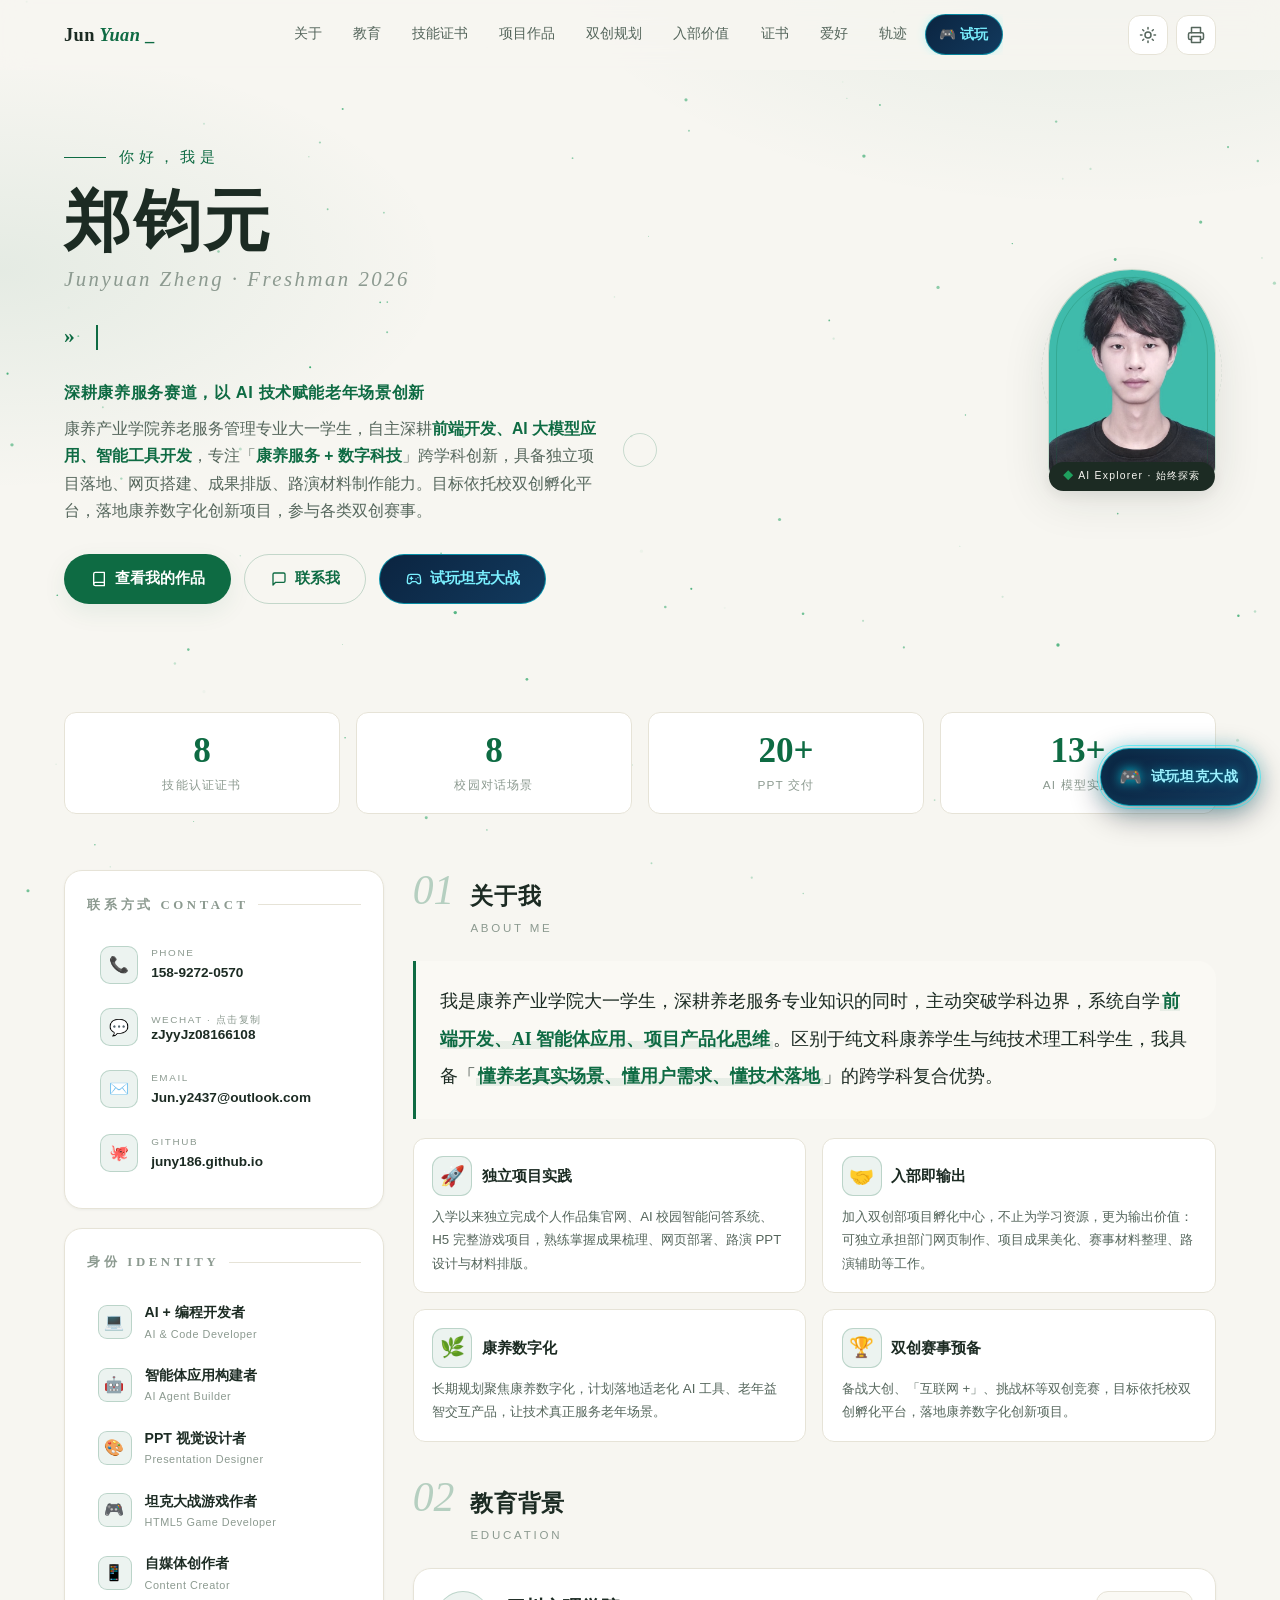
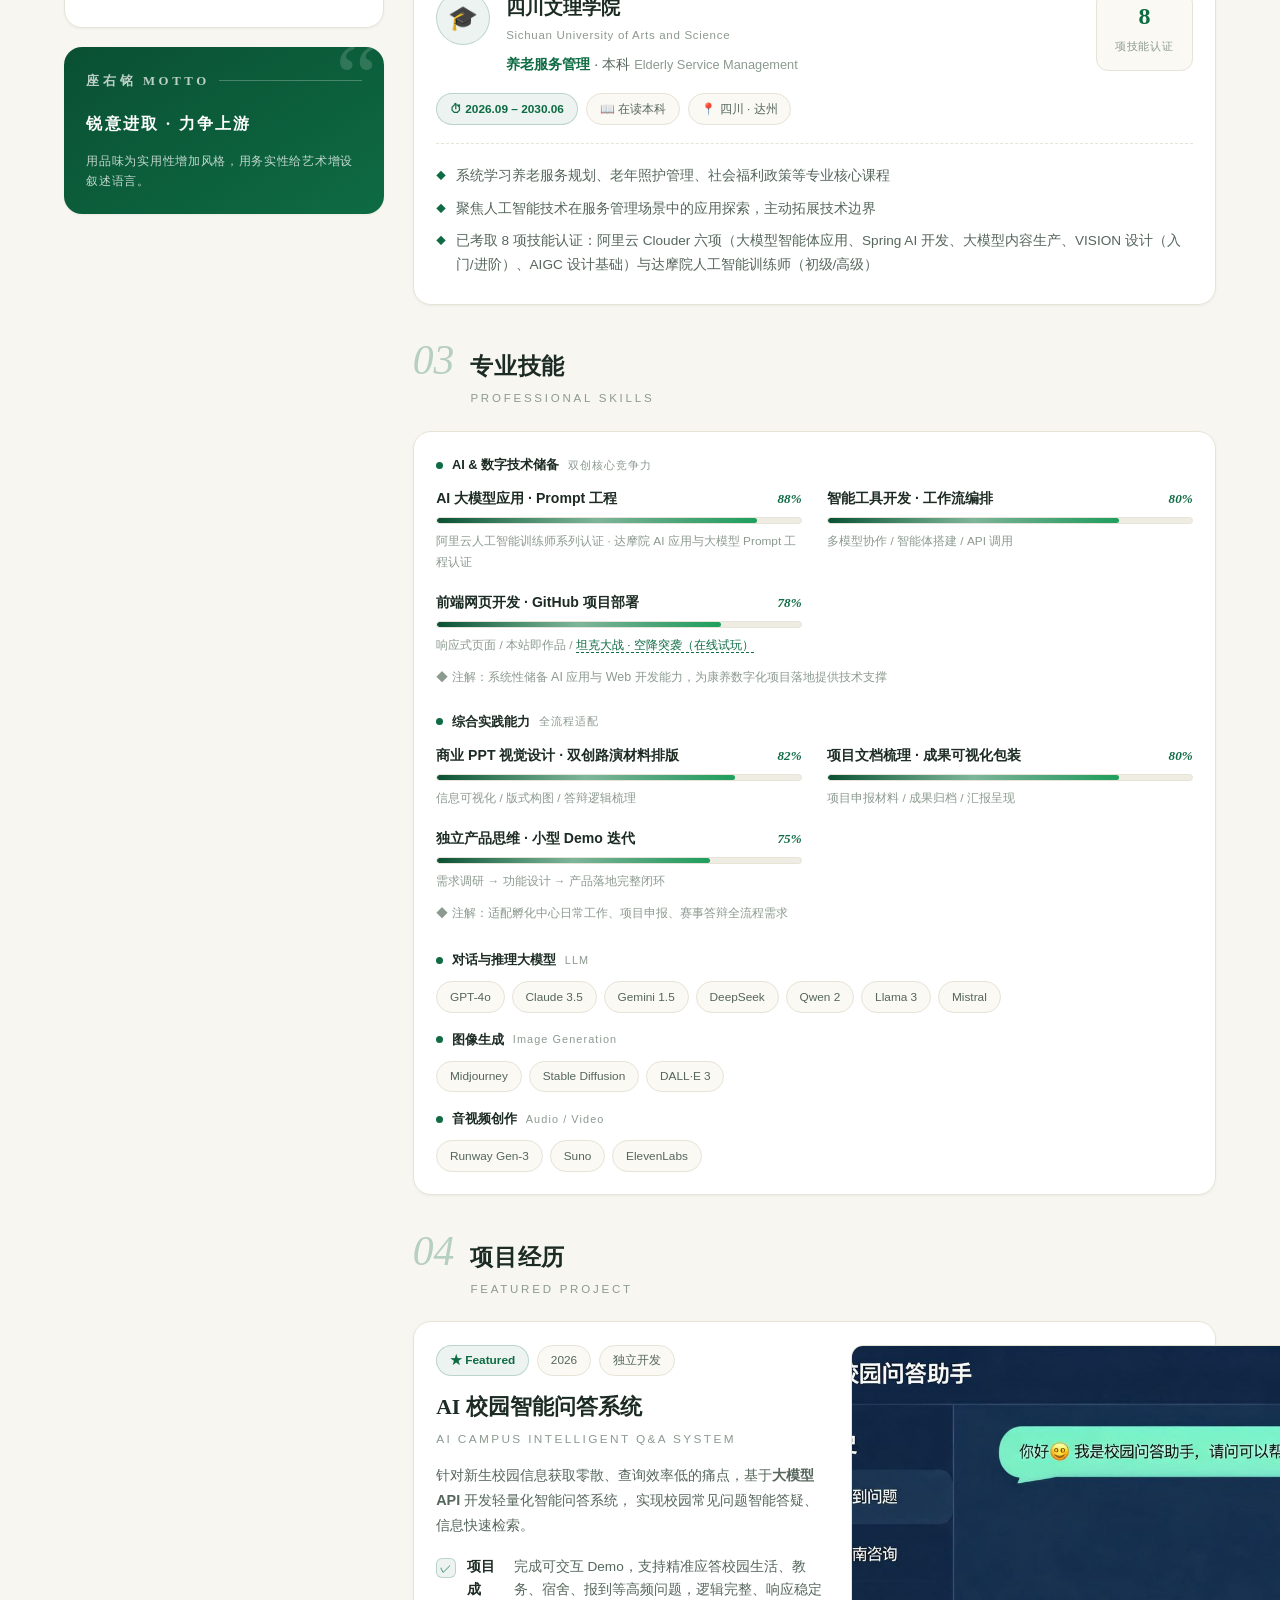
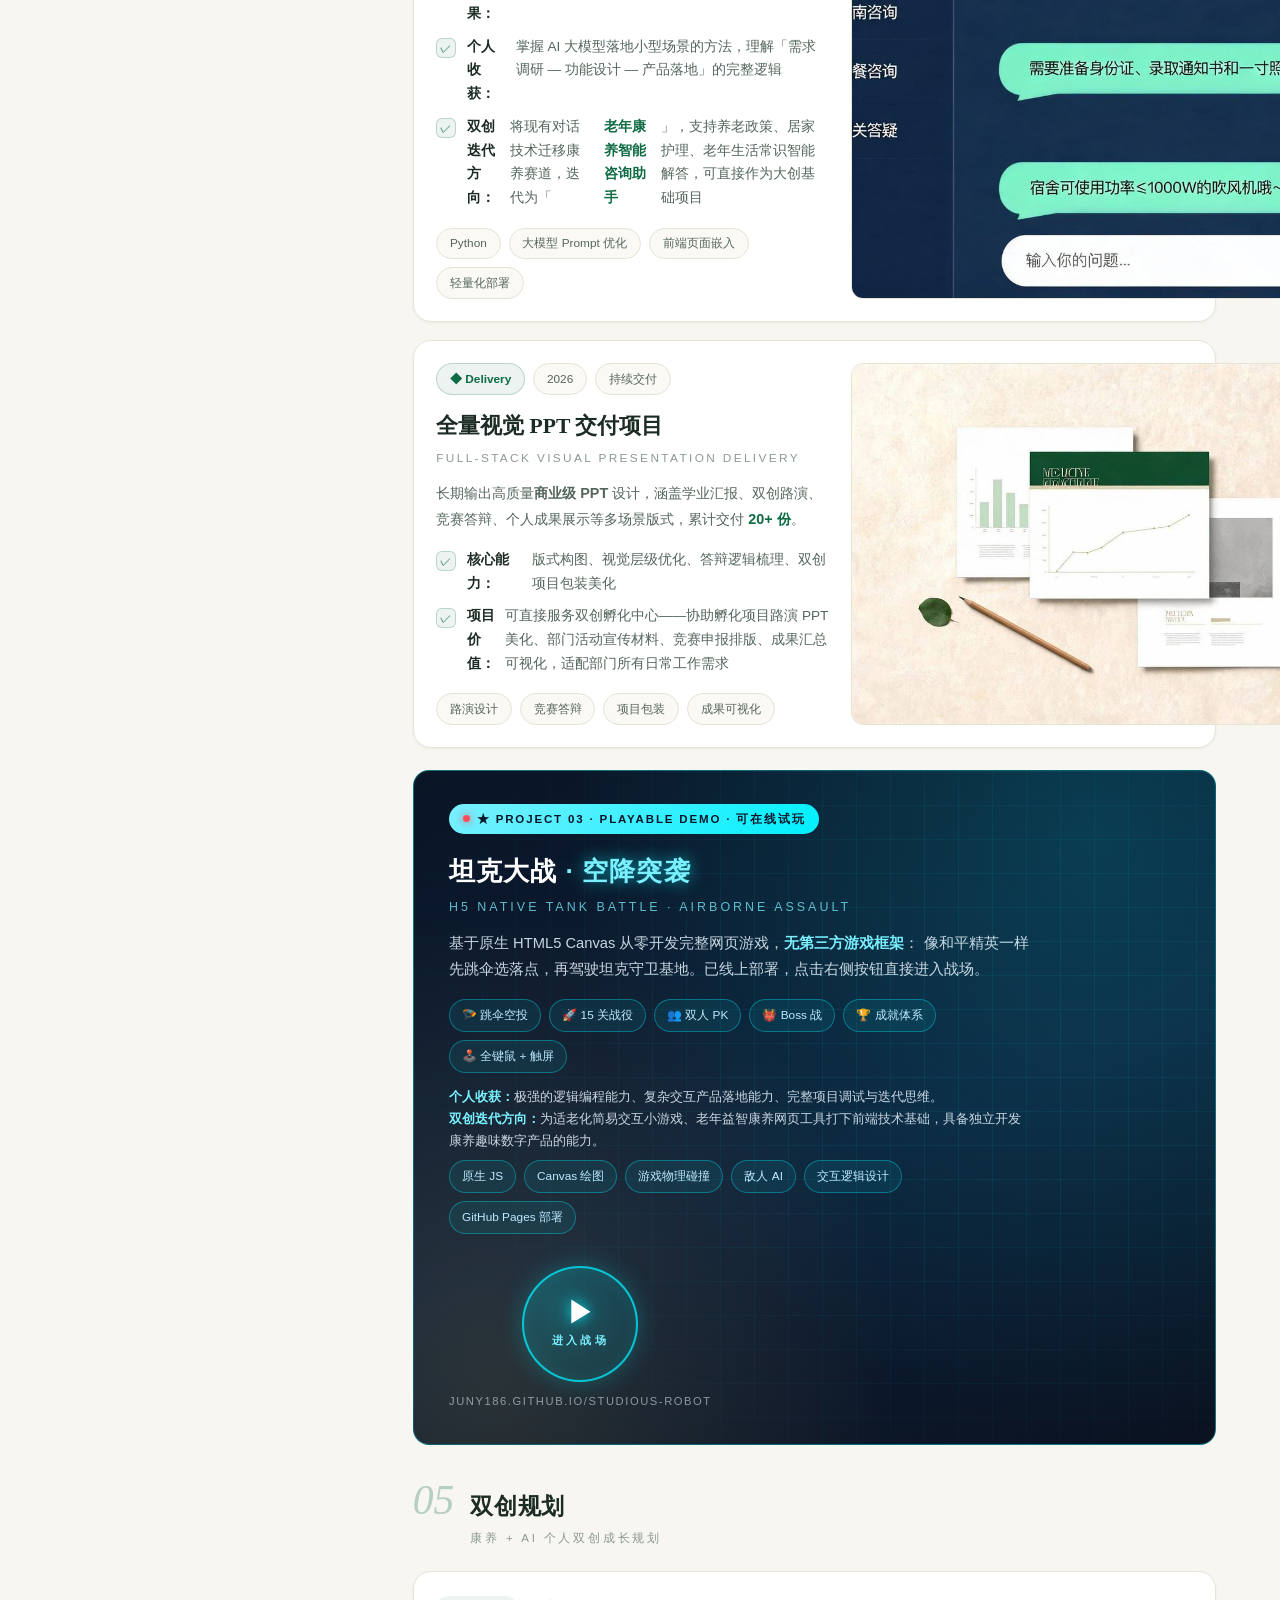
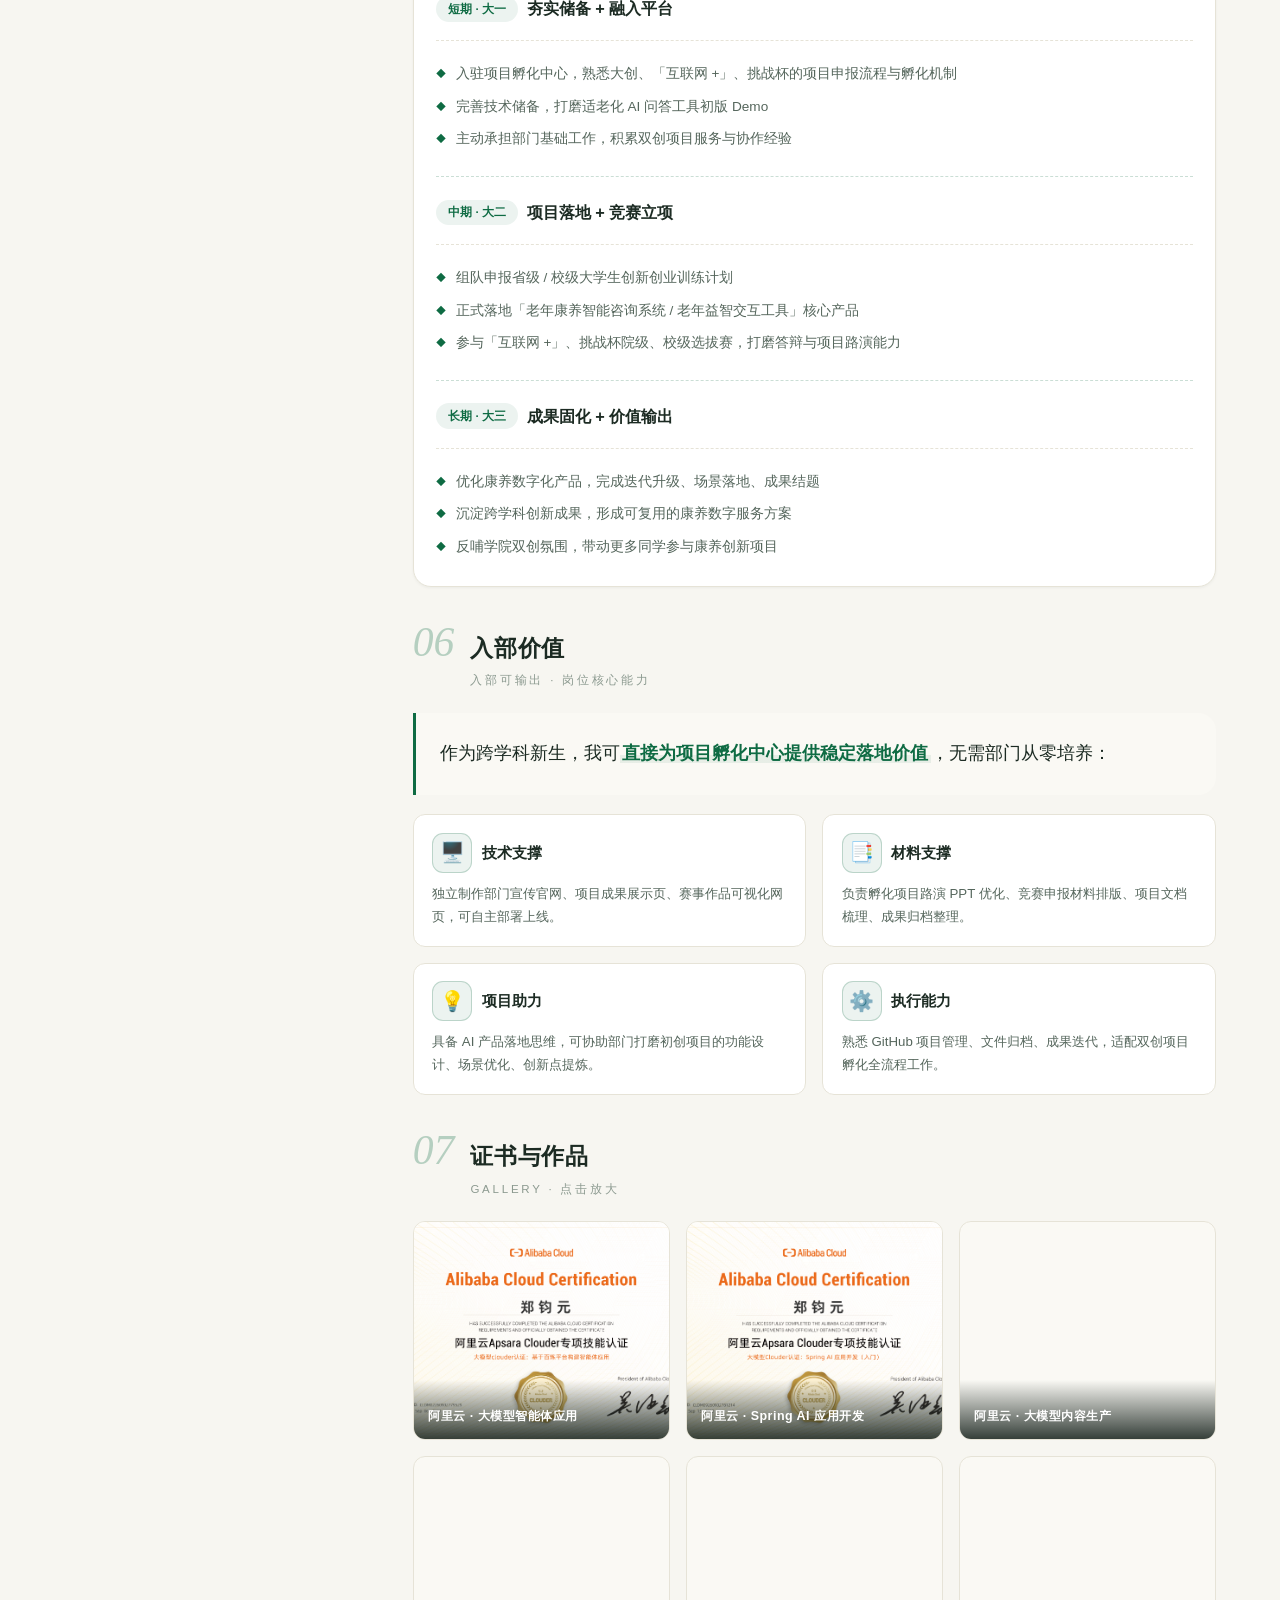
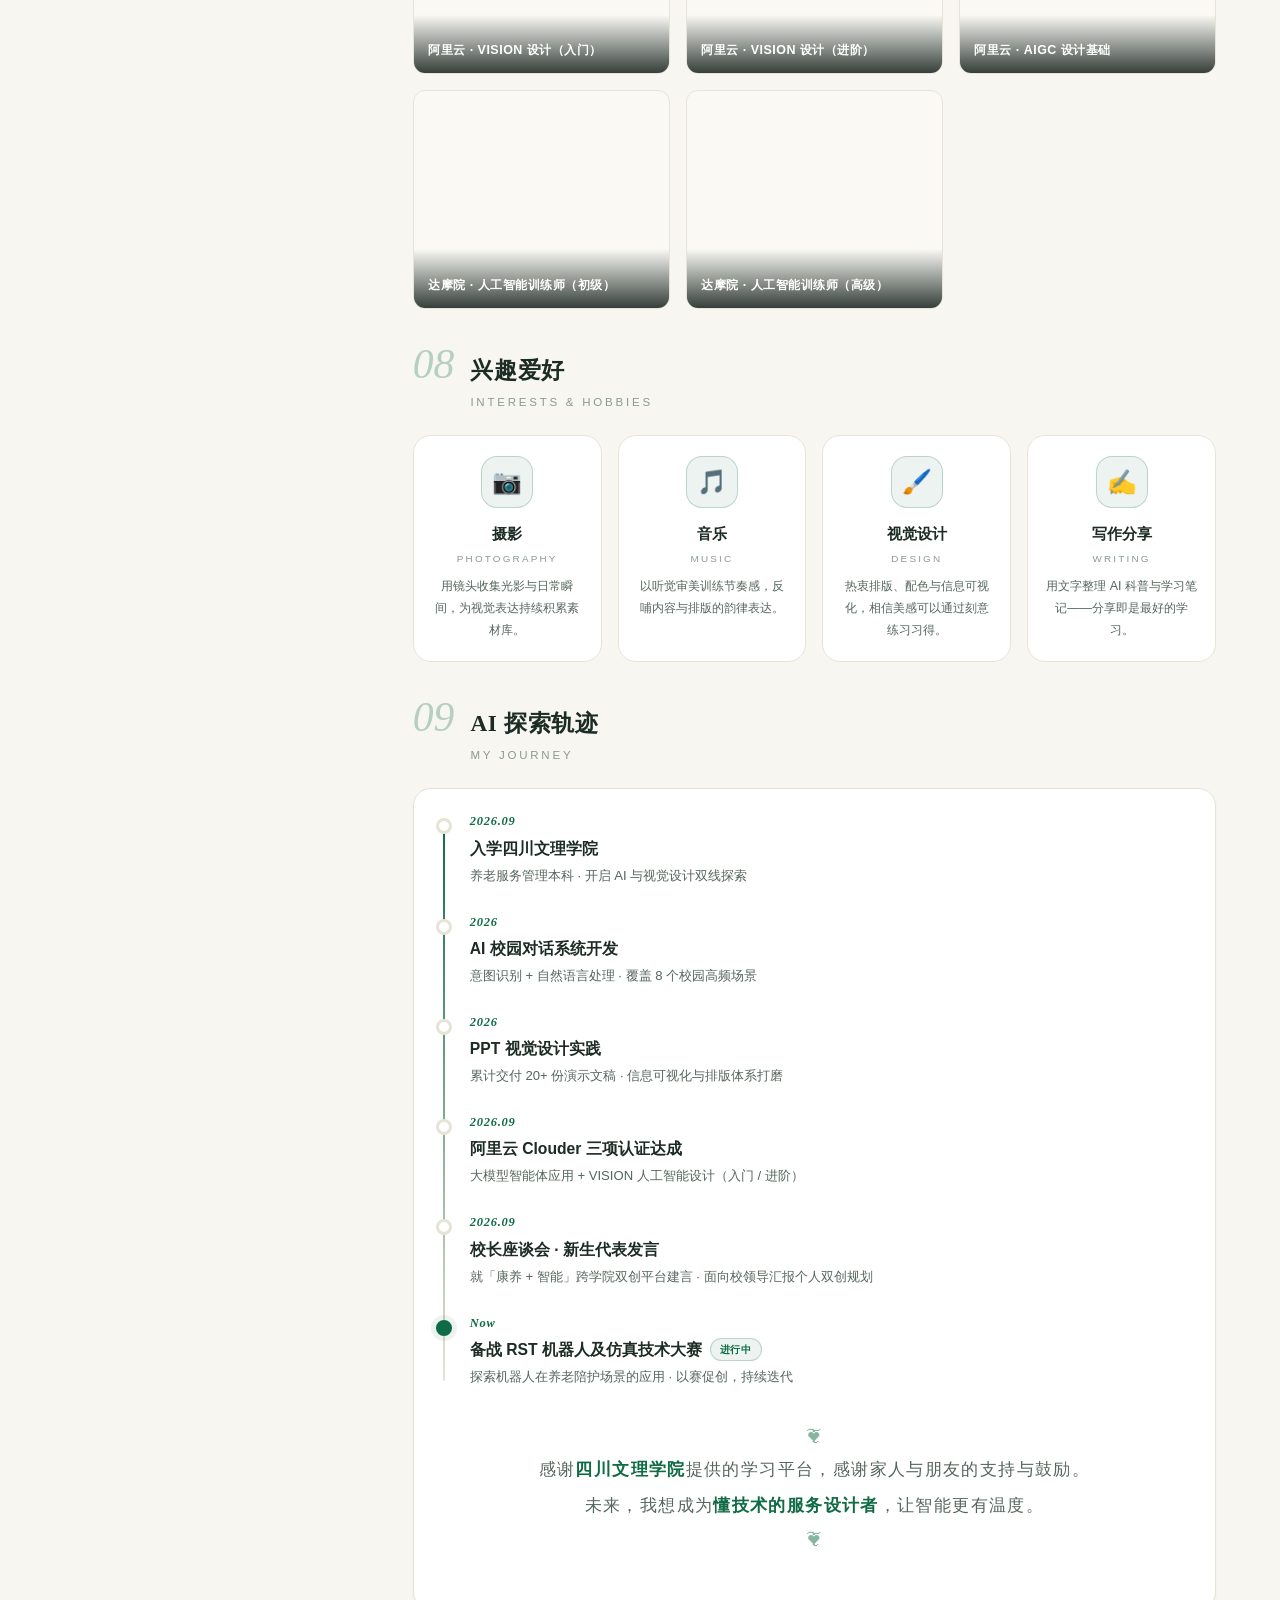
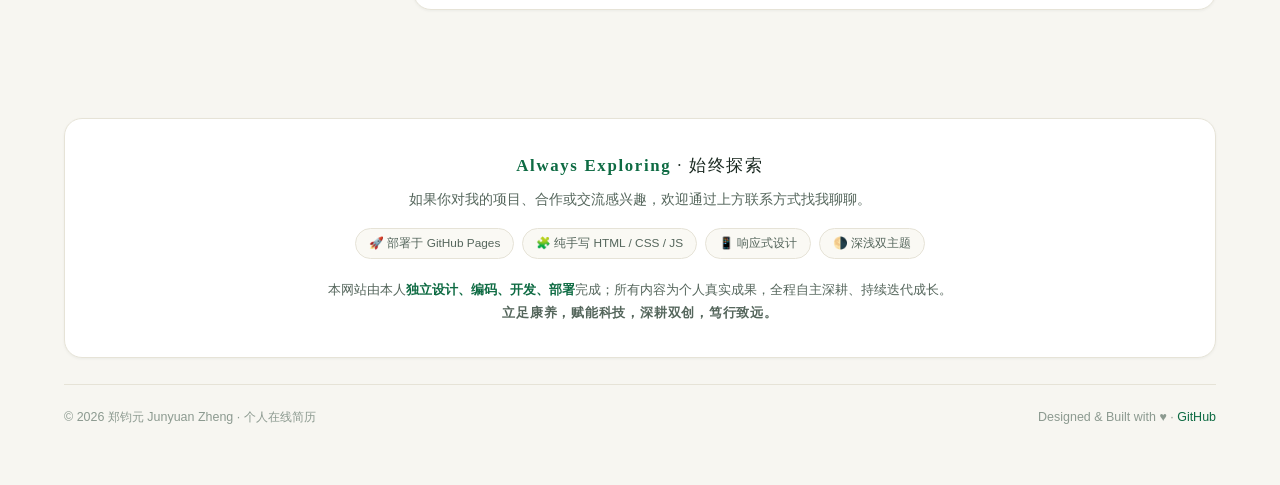
==== commit d125e53b: "feat: 双创面试版完整迭代（双创文案重构 + 双创规划/入部价值新板块 + 三大项目统一模板）" ====
--- a/index.html
+++ b/index.html
@@ -850,6 +850,14 @@
             .game-fab { right: .9rem; bottom: 5.4rem; padding: .58rem .9rem; font-size: .78rem; }
         }
         @media print { .game-fab { display: none !important; } }
+
+        /* ---- 双创迭代版新增 ---- */
+        .hero-slogan { font-size: 1.02rem; font-weight: 700; color: var(--accent); letter-spacing: .04em; margin-bottom: .5rem; }
+        .skill-group > .model-group + .model-group { margin-top: 1.35rem; }
+        .skill-group-note { font-size: .78rem; color: var(--ink-faint); margin-top: .75rem; }
+        .plan-stage + .plan-stage { margin-top: 1.3rem; padding-top: 1.3rem; border-top: 1px dashed var(--accent-line); }
+        .plan-stage h3 { font-size: 1.02rem; margin-bottom: .55rem; display: flex; align-items: center; gap: .55rem; flex-wrap: wrap; }
+        .stage-chip { font-size: .72rem; font-weight: 700; color: var(--accent); background: var(--accent-soft); border-radius: 999px; padding: .18rem .75rem; }
 
         /* ---- 游戏试玩入口（坦克大战 · 赛博霓虹聚光设计） ---- */
         .btn-game { background: linear-gradient(135deg, #0b2440, #123a5e); color: #7af0ff; border: 1px solid rgba(0,240,255,.5); }
@@ -1610,8 +1618,10 @@
             <nav class="nav-links" aria-label="页面导航">
                 <a href="#about">关于</a>
                 <a href="#education">教育</a>
-                <a href="#skills">技能</a>
-                <a href="#projects">项目</a>
+                <a href="#skills">技能证书</a>
+                <a href="#projects">项目作品</a>
+                <a href="#plan">双创规划</a>
+                <a href="#value">入部价值</a>
                 <a href="#gallery">证书</a>
                 <a href="#interests">爱好</a>
                 <a href="#journey">轨迹</a>
@@ -1646,9 +1656,9 @@
                     <span class="prompt">»</span>
                     <span class="typed" id="typed"></span><span class="caret" aria-hidden="true"></span>
                 </div>
+                <p class="hero-slogan">深耕康养服务赛道，以 AI 技术赋能老年场景创新</p>
                 <p class="hero-desc">
-                        <strong>四川文理学院</strong>养老服务管理专业本科生，<strong>康养 × AI 跨界创新者</strong>。
-                        把前沿智能技术带进传统服务场景——从真实需求出发做创新，用代码验证方案，用设计传达温度。
+                        康养产业学院养老服务管理专业大一学生，自主深耕<strong>前端开发、AI 大模型应用、智能工具开发</strong>，专注「<strong>康养服务 + 数字科技</strong>」跨学科创新，具备独立项目落地、网页搭建、成果排版、路演材料制作能力。目标依托校双创孵化平台，落地康养数字化创新项目，参与各类双创赛事。
                     </p>
                 <div class="hero-cta">
                     <a href="#projects" class="btn btn-primary">
@@ -1775,38 +1785,36 @@
                     </div>
                 </div>
                 <p class="about-lead reveal" style="--d:.06s">
-                    我是就读于<mark>养老服务管理专业</mark>的大一学生，却把课余时间全部投给了
-                    <mark>AI 编程实战</mark>。旁人眼中的"冷门专业 × 前沿技术"在我看来恰是最有趣的交叉地带——
-                    老龄化社会需要温度，智能技术需要落地，而我正站在两者的交汇处学习如何搭建桥梁。
+                    我是康养产业学院大一学生，深耕养老服务专业知识的同时，主动突破学科边界，系统自学<mark>前端开发、AI 智能体应用、项目产品化思维</mark>。区别于纯文科康养学生与纯技术理工科学生，我具备「<mark>懂养老真实场景、懂用户需求、懂技术落地</mark>」的跨学科复合优势。
                 </p>
                 <div class="feature-grid">
                     <div class="feature-item reveal" style="--d:.08s">
                         <div class="f-head">
-                            <span class="f-icon">🌿</span>
-                            <h4>跨界背景</h4>
+                            <span class="f-icon">🚀</span>
+                            <h4>独立项目实践</h4>
                         </div>
-                        <p>养老服务管理 × AI 技术应用，具备将前沿技术落地传统服务场景的独特视角。</p>
+                        <p>入学以来独立完成个人作品集官网、AI 校园智能问答系统、H5 完整游戏项目，熟练掌握成果梳理、网页部署、路演 PPT 设计与材料排版。</p>
                     </div>
                     <div class="feature-item reveal" style="--d:.14s">
                         <div class="f-head">
-                            <span class="f-icon">🏅</span>
-                            <h4>八证在手</h4>
+                            <span class="f-icon">🤝</span>
+                            <h4>入部即输出</h4>
                         </div>
-                        <p>阿里云 Clouder 六项技能认证与达摩院人工智能训练师（初级 / 高级）认证：从大模型应用到智能体训练，技术栈持续扩容。</p>
+                        <p>加入双创部项目孵化中心，不止为学习资源，更为输出价值：可独立承担部门网页制作、项目成果美化、赛事材料整理、路演辅助等工作。</p>
                     </div>
                     <div class="feature-item reveal" style="--d:.2s">
                         <div class="f-head">
-                            <span class="f-icon">🚀</span>
-                            <h4>创新进行时</h4>
+                            <span class="f-icon">🌿</span>
+                            <h4>康养数字化</h4>
                         </div>
-                        <p>正备战 RST 机器人及仿真技术大赛，构思「康养 + 机器人」大创方向；作为新生代表向校长建言跨学院双创平台，让创意接受实战检验。</p>
+                        <p>长期规划聚焦康养数字化，计划落地适老化 AI 工具、老年益智交互产品，让技术真正服务老年场景。</p>
                     </div>
                     <div class="feature-item reveal" style="--d:.26s">
                         <div class="f-head">
-                            <span class="f-icon">🎯</span>
-                            <h4>审美驱动</h4>
+                            <span class="f-icon">🏆</span>
+                            <h4>双创赛事预备</h4>
                         </div>
-                        <p>以摄影与音乐的审美积累反哺视觉表达，让实用内容具备专业叙事质感。</p>
+                        <p>备战大创、「互联网 +」、挑战杯等双创竞赛，目标依托校双创孵化平台，落地康养数字化创新项目。</p>
                     </div>
                 </div>
             </section>
@@ -1858,36 +1866,48 @@
                     </div>
                 </div>
                 <div class="section-card reveal" style="--d:.06s">
-                    <div class="skill-bars">
-                        <div class="skill" data-level="88">
-                            <div class="skill-top"><b>AI 工具应用 · Prompt 工程</b><span>88%</span></div>
-                            <div class="skill-track"><div class="skill-fill"></div></div>
-                            <p class="skill-note">多模型协作 / 提示词设计 / 工作流编排</p>
+                    <div class="skill-group">
+                        <div class="model-group">
+                            <div class="mg-head"><span class="mg-dot"></span>AI &amp; 数字技术储备 <span class="mg-en">双创核心竞争力</span></div>
+                            <div class="skill-bars">
+                                <div class="skill" data-level="88">
+                                    <div class="skill-top"><b>AI 大模型应用 · Prompt 工程</b><span>88%</span></div>
+                                    <div class="skill-track"><div class="skill-fill"></div></div>
+                                    <p class="skill-note">阿里云人工智能训练师系列认证 · 达摩院 AI 应用与大模型 Prompt 工程认证</p>
+                                </div>
+                                <div class="skill" data-level="80">
+                                    <div class="skill-top"><b>智能工具开发 · 工作流编排</b><span>80%</span></div>
+                                    <div class="skill-track"><div class="skill-fill"></div></div>
+                                    <p class="skill-note">多模型协作 / 智能体搭建 / API 调用</p>
+                                </div>
+                                <div class="skill" data-level="78">
+                                    <div class="skill-top"><b>前端网页开发 · GitHub 项目部署</b><span>78%</span></div>
+                                    <div class="skill-track"><div class="skill-fill"></div></div>
+                                    <p class="skill-note">响应式页面 / 本站即作品 / <a href="https://juny186.github.io/studious-robot/" target="_blank" rel="noopener" aria-label="在线试玩坦克大战">坦克大战 · 空降突袭（在线试玩）</a></p>
+                                </div>
+                            </div>
+                            <p class="skill-group-note">◆ 注解：系统性储备 AI 应用与 Web 开发能力，为康养数字化项目落地提供技术支撑</p>
                         </div>
-                        <div class="skill" data-level="82">
-                            <div class="skill-top"><b>PPT 视觉设计与排版</b><span>82%</span></div>
-                            <div class="skill-track"><div class="skill-fill"></div></div>
-                            <p class="skill-note">信息可视化 / 版式 / 配色体系</p>
-                        </div>
-                        <div class="skill" data-level="78">
-                            <div class="skill-top"><b>新媒体内容创作</b><span>78%</span></div>
-                            <div class="skill-track"><div class="skill-fill"></div></div>
-                            <p class="skill-note">选题策划 / 图文排版 / 平台运营</p>
-                        </div>
-                        <div class="skill" data-level="72">
-                            <div class="skill-top"><b>意图识别 · 对话流设计</b><span>72%</span></div>
-                            <div class="skill-track"><div class="skill-fill"></div></div>
-                            <p class="skill-note">NLP 应用 / 多轮对话 / 场景拆解</p>
-                        </div>
-                        <div class="skill" data-level="72">
-                            <div class="skill-top"><b>Python 应用开发</b><span>72%</span></div>
-                            <div class="skill-track"><div class="skill-fill"></div></div>
-                            <p class="skill-note">对话流调度 / 多 Agent 工作台 / API 调用</p>
-                        </div>
-                        <div class="skill" data-level="60">
-                            <div class="skill-top"><b>HTML / CSS 前端基础</b><span>60%</span></div>
-                            <div class="skill-track"><div class="skill-fill"></div></div>
-                            <p class="skill-note">响应式页面 / 本站即作品 / <a href="https://juny186.github.io/studious-robot/" target="_blank" rel="noopener" aria-label="在线试玩坦克大战">坦克大战 · 空降突袭（在线试玩）</a></p>
+                        <div class="model-group">
+                            <div class="mg-head"><span class="mg-dot"></span>综合实践能力 <span class="mg-en">全流程适配</span></div>
+                            <div class="skill-bars">
+                                <div class="skill" data-level="82">
+                                    <div class="skill-top"><b>商业 PPT 视觉设计 · 双创路演材料排版</b><span>82%</span></div>
+                                    <div class="skill-track"><div class="skill-fill"></div></div>
+                                    <p class="skill-note">信息可视化 / 版式构图 / 答辩逻辑梳理</p>
+                                </div>
+                                <div class="skill" data-level="80">
+                                    <div class="skill-top"><b>项目文档梳理 · 成果可视化包装</b><span>80%</span></div>
+                                    <div class="skill-track"><div class="skill-fill"></div></div>
+                                    <p class="skill-note">项目申报材料 / 成果归档 / 汇报呈现</p>
+                                </div>
+                                <div class="skill" data-level="75">
+                                    <div class="skill-top"><b>独立产品思维 · 小型 Demo 迭代</b><span>75%</span></div>
+                                    <div class="skill-track"><div class="skill-fill"></div></div>
+                                    <p class="skill-note">需求调研 → 功能设计 → 产品落地完整闭环</p>
+                                </div>
+                            </div>
+                            <p class="skill-group-note">◆ 注解：适配孵化中心日常工作、项目申报、赛事答辩全流程需求</p>
                         </div>
                     </div>
 
@@ -1930,21 +1950,21 @@
                             <div class="project-tag-line">
                                 <span class="chip accent">★ Featured</span>
                                 <span class="chip">2026</span>
-                                <span class="chip">独立设计开发</span>
+                                <span class="chip">独立开发</span>
                             </div>
-                            <h3 class="project-title">AI 校园对话问答系统</h3>
-                            <p class="project-sub">Intent-Based Campus Q&amp;A Dialogue System</p>
+                            <h3 class="project-title">AI 校园智能问答系统</h3>
+                            <p class="project-sub">AI Campus Intelligent Q&amp;A System</p>
                             <p class="project-desc">
-                                基于意图识别框架设计的智能问答对话流，覆盖校园场景 8 个高频问答需求，
-                                让新生提问一次命中、少走弯路，显著提升信息获取效率。
+                                针对新生校园信息获取零散、查询效率低的痛点，基于<strong>大模型 API</strong> 开发轻量化智能问答系统，
+                                实现校园常见问题智能答疑、信息快速检索。
                             </p>
                             <ul class="project-points">
-                                <li><b>意图识别框架：</b>将用户自然语言提问归类映射到 8 类校园高频场景</li>
-                                <li><b>多轮对话设计：</b>为每类意图设计追问与澄清流程，问答更贴近真人</li>
-                                <li><b>Python 实现：</b>以 Python 完成对话流调度与意图匹配核心逻辑</li>
+                                <li><b>项目成果：</b>完成可交互 Demo，支持精准应答校园生活、教务、宿舍、报到等高频问题，逻辑完整、响应稳定</li>
+                                <li><b>个人收获：</b>掌握 AI 大模型落地小型场景的方法，理解「需求调研 — 功能设计 — 产品落地」的完整逻辑</li>
+                                <li><b>双创迭代方向：</b>将现有对话技术迁移康养赛道，迭代为「<b style="color:var(--accent)">老年康养智能咨询助手</b>」，支持养老政策、居家护理、老年生活常识智能解答，可直接作为大创基础项目</li>
                             </ul>
                             <div class="edu-meta" style="margin-top:1.1rem">
-                                <span class="chip">Python</span><span class="chip">意图识别</span><span class="chip">NLP</span><span class="chip">对话流设计</span>
+                                <span class="chip">Python</span><span class="chip">大模型 Prompt 优化</span><span class="chip">前端页面嵌入</span><span class="chip">轻量化部署</span>
                             </div>
                         </div>
                         <div class="shot-card" data-zoom="问答.jpg" role="button" tabindex="0" aria-label="放大查看系统截图">
@@ -1961,23 +1981,21 @@
                     <div class="project-hero">
                         <div>
                             <div class="project-tag-line">
-                                <span class="chip accent">◆ Practice</span>
+                                <span class="chip accent">◆ Delivery</span>
                                 <span class="chip">2026</span>
                                 <span class="chip">持续交付</span>
                             </div>
-                            <h3 class="project-title">路演 PPT 视觉设计</h3>
-                            <p class="project-sub">Pitch Deck &amp; Presentation Design</p>
+                            <h3 class="project-title">全量视觉 PPT 交付项目</h3>
+                            <p class="project-sub">Full-Stack Visual Presentation Delivery</p>
                             <p class="project-desc">
-                                累计独立交付 <b style="color:var(--accent)">20+ 份</b>演示文稿，覆盖项目路演、商业计划书、答辩汇报与社团展示，
-                                专注「讲清逻辑 + 看得舒服」的叙事化呈现。
+                                长期输出高质量<strong>商业级 PPT</strong> 设计，涵盖学业汇报、双创路演、竞赛答辩、个人成果展示等多场景版式，累计交付 <b style="color:var(--accent)">20+ 份</b>。
                             </p>
                             <ul class="project-points">
-                                <li><b>路演叙事设计：</b>把项目亮点提炼成 3-5 页能打动评委的核心叙事</li>
-                                <li><b>信息可视化：</b>复杂数据与流程重组为一眼可读的图表与版式</li>
-                                <li><b>体系化交付：</b>沉淀字体、配色、版式规范，从 0 到成品高效稳定</li>
+                                <li><b>核心能力：</b>版式构图、视觉层级优化、答辩逻辑梳理、双创项目包装美化</li>
+                                <li><b>项目价值：</b>可直接服务双创孵化中心——协助孵化项目路演 PPT 美化、部门活动宣传材料、竞赛申报排版、成果汇总可视化，适配部门所有日常工作需求</li>
                             </ul>
                             <div class="edu-meta" style="margin-top:1.1rem">
-                                <span class="chip">路演设计</span><span class="chip">商业计划书</span><span class="chip">信息可视化</span><span class="chip">答辩演示</span>
+                                <span class="chip">路演设计</span><span class="chip">竞赛答辩</span><span class="chip">项目包装</span><span class="chip">成果可视化</span>
                             </div>
                         </div>
                         <div class="shot-card" data-zoom="ppt-design.jpg" role="button" tabindex="0" aria-label="放大查看设计作品">
@@ -1988,18 +2006,25 @@
                     </div>
                 </div>
 
-                <!-- 游戏试玩聚光横幅：坦克大战（点击圆形按钮直达在线版） -->
+                <!-- 项目三：H5 原生坦克大战游戏（聚光横幅 + 在线试玩入口） -->
                 <div class="game-banner reveal" style="--d:.14s">
                     <div class="gb-info">
-                        <span class="gb-badge"><i></i>PLAYABLE DEMO · 可在线试玩</span>
+                        <span class="gb-badge"><i></i>★ PROJECT 03 · PLAYABLE DEMO · 可在线试玩</span>
                         <h3>坦克大战 <em>· 空降突袭</em></h3>
-                        <p class="gb-sub">TANK BATTLE · AIRBORNE ASSAULT</p>
+                        <p class="gb-sub">H5 NATIVE TANK BATTLE · AIRBORNE ASSAULT</p>
                         <p class="gb-desc">
-                            原生 HTML5 Canvas + 零依赖 ES6 打造的完整游戏：像和平精英一样先跳伞选落点，
-                            再驾驶坦克守卫基地。点击右侧按钮，直接进入战场。
+                            基于原生 HTML5 Canvas 从零开发完整网页游戏，<b style="color:#7af0ff;">无第三方游戏框架</b>：
+                            像和平精英一样先跳伞选落点，再驾驶坦克守卫基地。已线上部署，点击右侧按钮直接进入战场。
                         </p>
                         <div class="gb-chips">
-                            <span>🪂 跳伞空投</span><span>🚀 15 关战役</span><span>👥 双人 PK</span><span>👹 Boss 战</span><span>🕹️ 全键鼠 + 触屏</span>
+                            <span>🪂 跳伞空投</span><span>🚀 15 关战役</span><span>👥 双人 PK</span><span>👹 Boss 战</span><span>🏆 成就体系</span><span>🕹️ 全键鼠 + 触屏</span>
+                        </div>
+                        <p class="gb-desc" style="margin-top:.85rem;font-size:.8rem;line-height:1.7;">
+                            <b style="color:#7af0ff;">个人收获：</b>极强的逻辑编程能力、复杂交互产品落地能力、完整项目调试与迭代思维。<br>
+                            <b style="color:#7af0ff;">双创迭代方向：</b>为适老化简易交互小游戏、老年益智康养网页工具打下前端技术基础，具备独立开发康养趣味数字产品的能力。
+                        </p>
+                        <div class="gb-chips" style="margin-top:.55rem">
+                            <span>原生 JS</span><span>Canvas 绘图</span><span>游戏物理碰撞</span><span>敌人 AI</span><span>交互逻辑设计</span><span>GitHub Pages 部署</span>
                         </div>
                     </div>
                     <div class="gb-action">
@@ -2011,10 +2036,91 @@
                 </div>
             </section>
 
+            <!-- 双创规划 -->
+            <section class="section" id="plan">
+                <div class="section-head reveal">
+                    <span class="section-num">05</span>
+                    <div class="section-heading">
+                        <h2>双创规划</h2>
+                        <p>康养 + AI 个人双创成长规划</p>
+                    </div>
+                </div>
+                <div class="section-card reveal" style="--d:.06s">
+                    <div class="plan-stage">
+                        <h3><span class="stage-chip">短期 · 大一</span>夯实储备 + 融入平台</h3>
+                        <ul class="edu-courses">
+                            <li>入驻项目孵化中心，熟悉大创、「互联网 +」、挑战杯的项目申报流程与孵化机制</li>
+                            <li>完善技术储备，打磨适老化 AI 问答工具初版 Demo</li>
+                            <li>主动承担部门基础工作，积累双创项目服务与协作经验</li>
+                        </ul>
+                    </div>
+                    <div class="plan-stage">
+                        <h3><span class="stage-chip">中期 · 大二</span>项目落地 + 竞赛立项</h3>
+                        <ul class="edu-courses">
+                            <li>组队申报省级 / 校级大学生创新创业训练计划</li>
+                            <li>正式落地「老年康养智能咨询系统 / 老年益智交互工具」核心产品</li>
+                            <li>参与「互联网 +」、挑战杯院级、校级选拔赛，打磨答辩与项目路演能力</li>
+                        </ul>
+                    </div>
+                    <div class="plan-stage">
+                        <h3><span class="stage-chip">长期 · 大三</span>成果固化 + 价值输出</h3>
+                        <ul class="edu-courses">
+                            <li>优化康养数字化产品，完成迭代升级、场景落地、成果结题</li>
+                            <li>沉淀跨学科创新成果，形成可复用的康养数字服务方案</li>
+                            <li>反哺学院双创氛围，带动更多同学参与康养创新项目</li>
+                        </ul>
+                    </div>
+                </div>
+            </section>
+
+            <!-- 入部价值 -->
+            <section class="section" id="value">
+                <div class="section-head reveal">
+                    <span class="section-num">06</span>
+                    <div class="section-heading">
+                        <h2>入部价值</h2>
+                        <p>入部可输出 · 岗位核心能力</p>
+                    </div>
+                </div>
+                <p class="about-lead reveal" style="--d:.06s">
+                    作为跨学科新生，我可<mark>直接为项目孵化中心提供稳定落地价值</mark>，无需部门从零培养：
+                </p>
+                <div class="feature-grid">
+                    <div class="feature-item reveal" style="--d:.08s">
+                        <div class="f-head">
+                            <span class="f-icon">🖥️</span>
+                            <h4>技术支撑</h4>
+                        </div>
+                        <p>独立制作部门宣传官网、项目成果展示页、赛事作品可视化网页，可自主部署上线。</p>
+                    </div>
+                    <div class="feature-item reveal" style="--d:.14s">
+                        <div class="f-head">
+                            <span class="f-icon">📑</span>
+                            <h4>材料支撑</h4>
+                        </div>
+                        <p>负责孵化项目路演 PPT 优化、竞赛申报材料排版、项目文档梳理、成果归档整理。</p>
+                    </div>
+                    <div class="feature-item reveal" style="--d:.2s">
+                        <div class="f-head">
+                            <span class="f-icon">💡</span>
+                            <h4>项目助力</h4>
+                        </div>
+                        <p>具备 AI 产品落地思维，可协助部门打磨初创项目的功能设计、场景优化、创新点提炼。</p>
+                    </div>
+                    <div class="feature-item reveal" style="--d:.26s">
+                        <div class="f-head">
+                            <span class="f-icon">⚙️</span>
+                            <h4>执行能力</h4>
+                        </div>
+                        <p>熟悉 GitHub 项目管理、文件归档、成果迭代，适配双创项目孵化全流程工作。</p>
+                    </div>
+                </div>
+            </section>
+
             <!-- 证书作品 -->
             <section class="section" id="gallery">
                 <div class="section-head reveal">
-                    <span class="section-num">05</span>
+                    <span class="section-num">07</span>
                     <div class="section-heading">
                         <h2>证书与作品</h2>
                         <p>Gallery · 点击放大</p>
@@ -2067,7 +2173,7 @@
             <!-- 兴趣爱好 -->
             <section class="section" id="interests">
                 <div class="section-head reveal">
-                    <span class="section-num">06</span>
+                    <span class="section-num">08</span>
                     <div class="section-heading">
                         <h2>兴趣爱好</h2>
                         <p>Interests &amp; Hobbies</p>
@@ -2104,7 +2210,7 @@
             <!-- 探索轨迹 -->
             <section class="section" id="journey">
                 <div class="section-head reveal">
-                    <span class="section-num">07</span>
+                    <span class="section-num">09</span>
                     <div class="section-heading">
                         <h2>AI 探索轨迹</h2>
                         <p>My Journey</p>
@@ -2166,6 +2272,10 @@
                 <span class="chip">📱 响应式设计</span>
                 <span class="chip">🌗 深浅双主题</span>
             </div>
+            <p style="font-size:.8rem;color:var(--ink-soft);margin-top:1.15rem;line-height:1.85;">
+                本网站由本人<b style="color:var(--accent);">独立设计、编码、开发、部署</b>完成；所有内容为个人真实成果，全程自主深耕、持续迭代成长。<br>
+                <b style="letter-spacing:.06em;">立足康养，赋能科技，深耕双创，笃行致远。</b>
+            </p>
         </div>
         <div style="display:flex;flex-wrap:wrap;align-items:center;justify-content:space-between;gap:.8rem;margin-top:1.6rem;padding-top:1.4rem;border-top:1px solid var(--line);">
             <p style="font-size:.78rem;color:var(--ink-faint);">
@@ -2222,13 +2332,12 @@
 
         /* ---------- 2. 打字机（身份轮播） ---------- */
         var roles = [
-            'AI + 编程开发者',
-            '智能体应用构建者',
-            'PPT 视觉设计者',
-            '技能认证 ×8',
+            '康养跨学科创新',
+            'AI 应用开发者',
+            '独立项目落地者',
+            '双创赛事预备者',
             '坦克大战开发者',
-            '大模型智能体应用者',
-            '康养 × AI 创新探索者'
+            '技能认证 ×8'
         ];
         var typedEl = document.getElementById('typed');
         if (prefersReduced) {
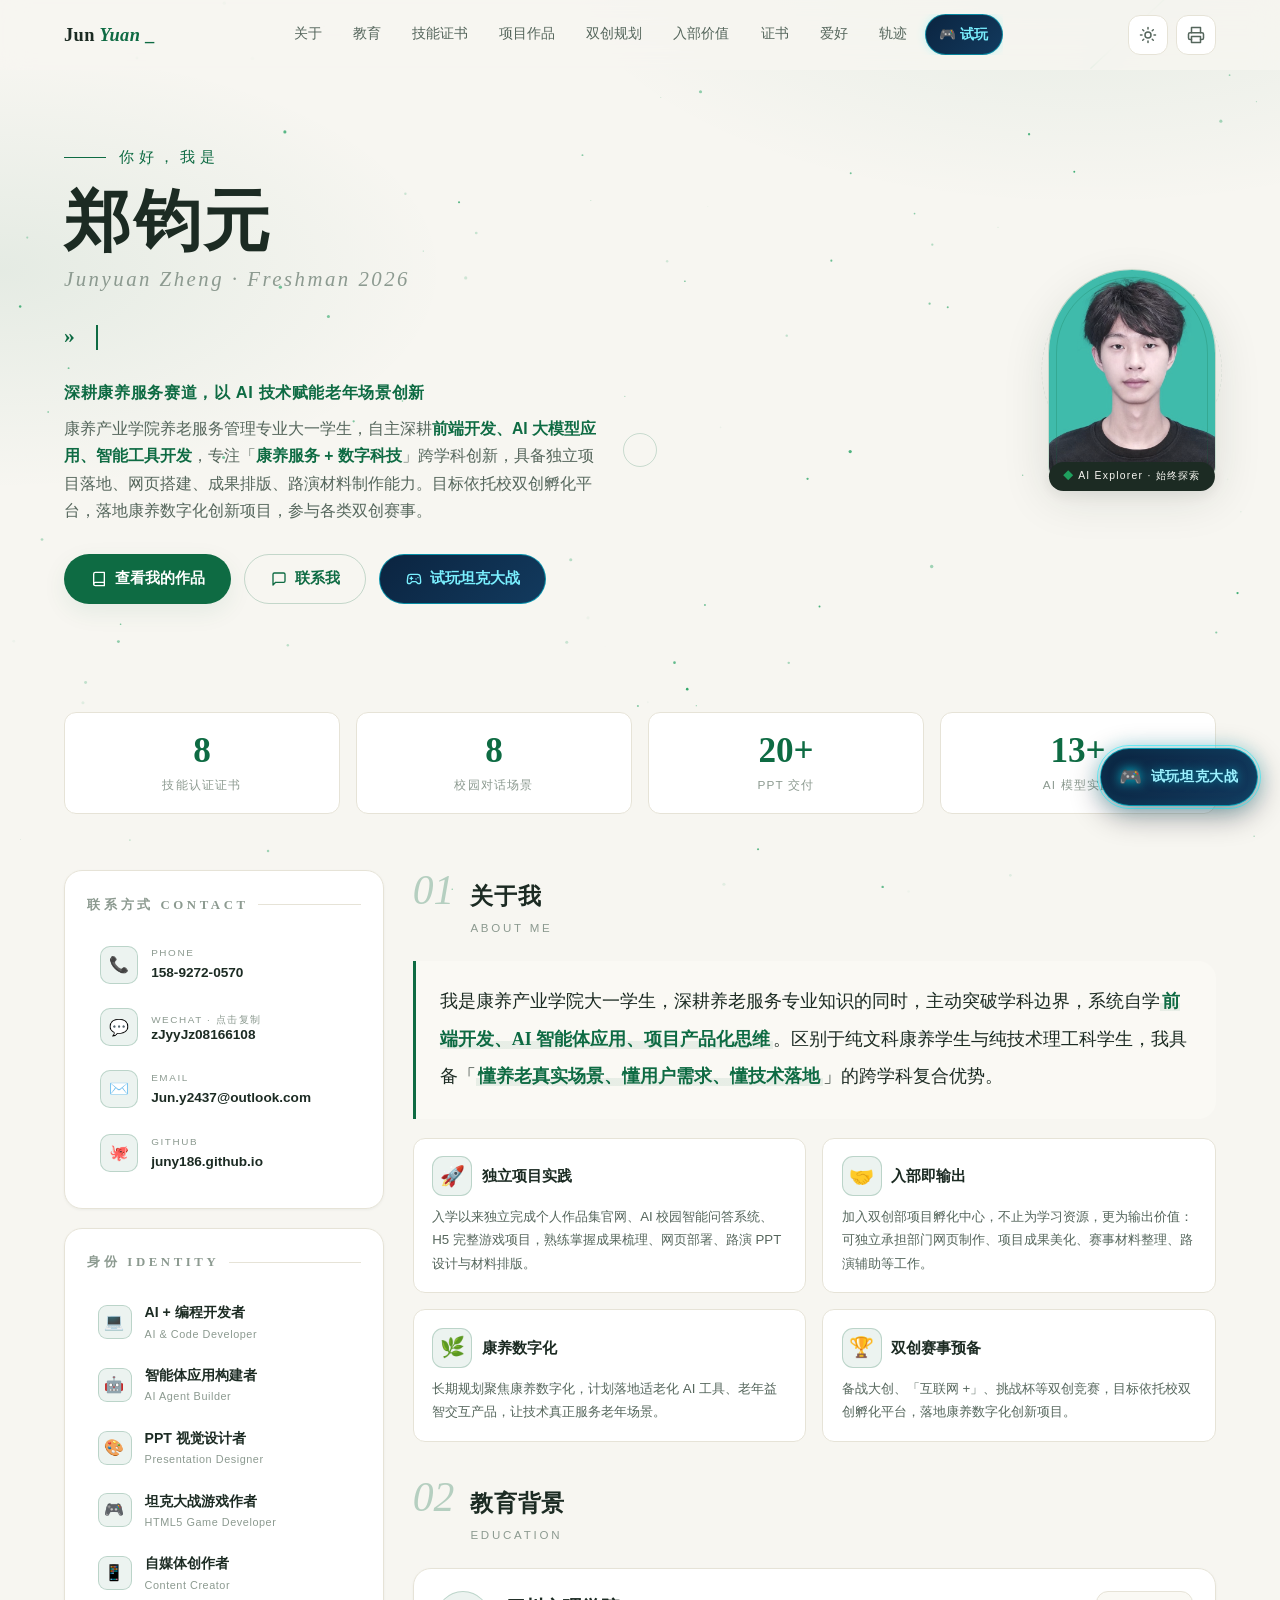
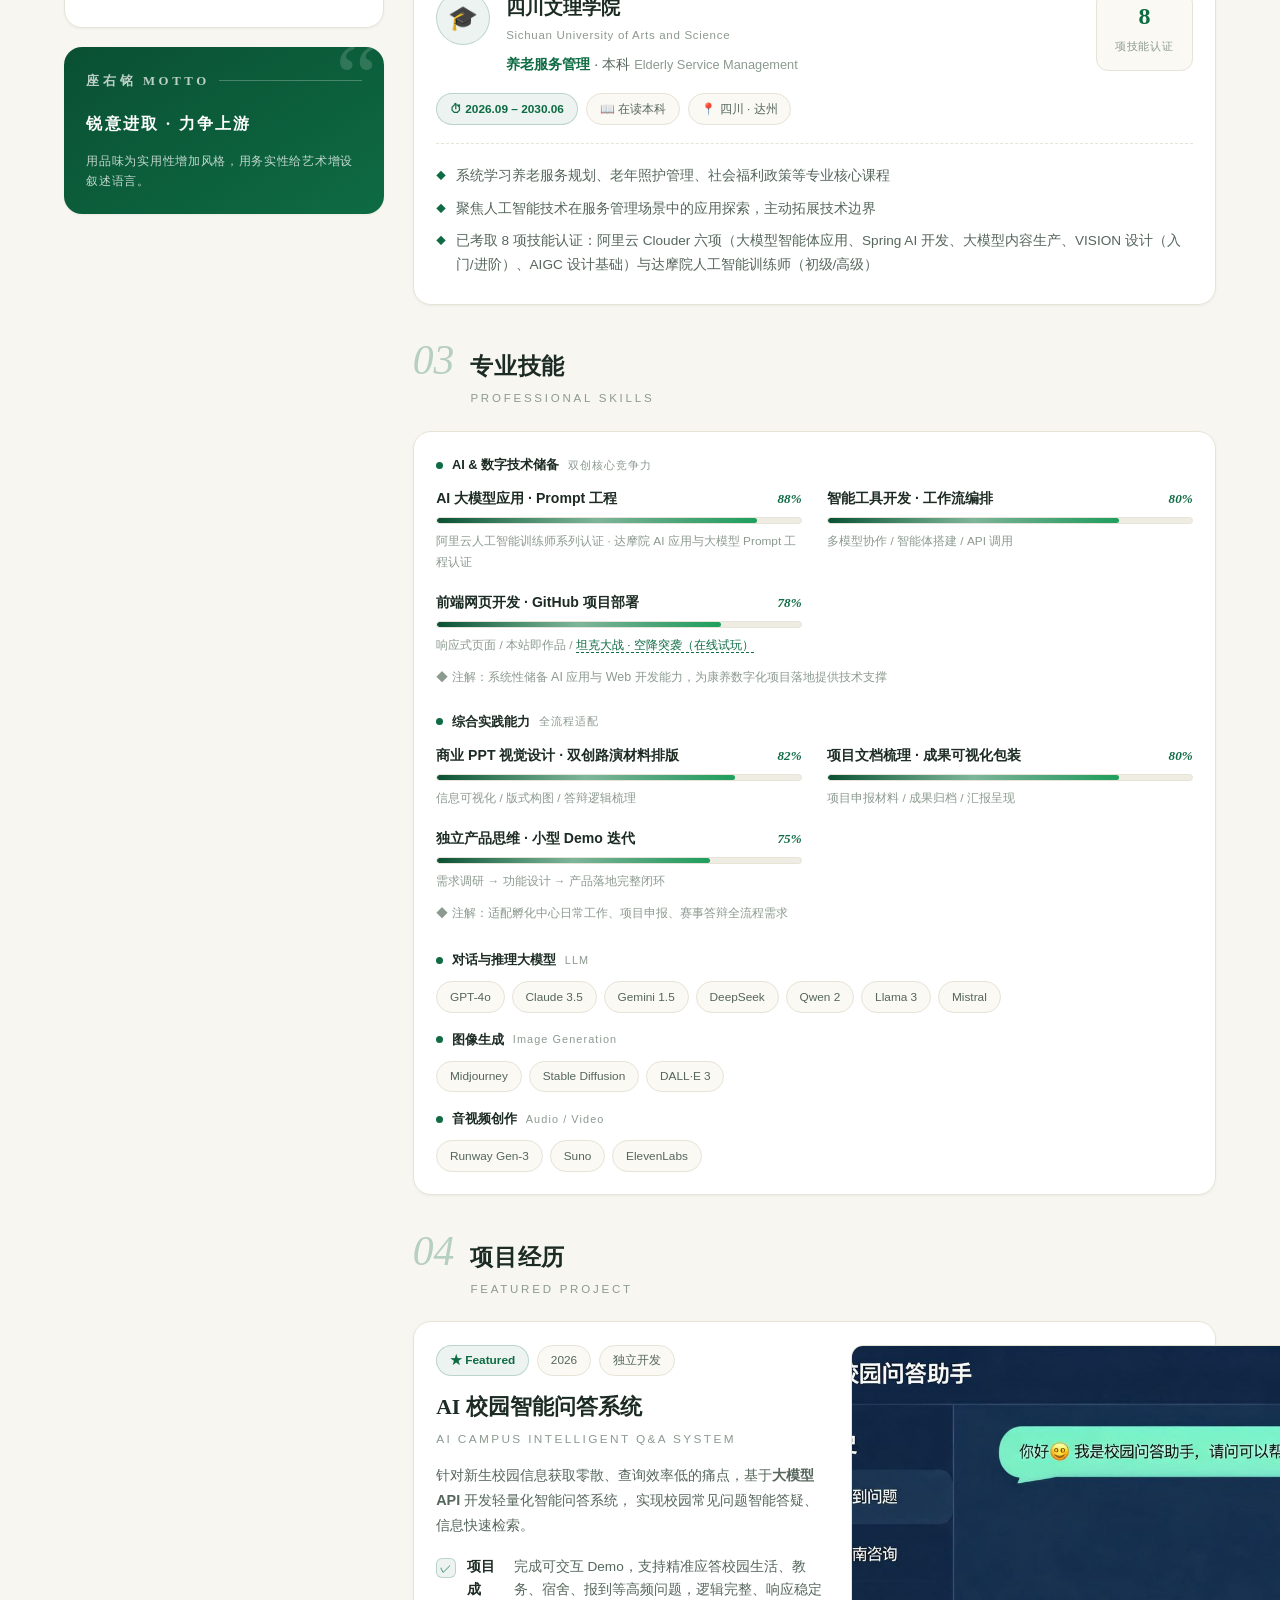
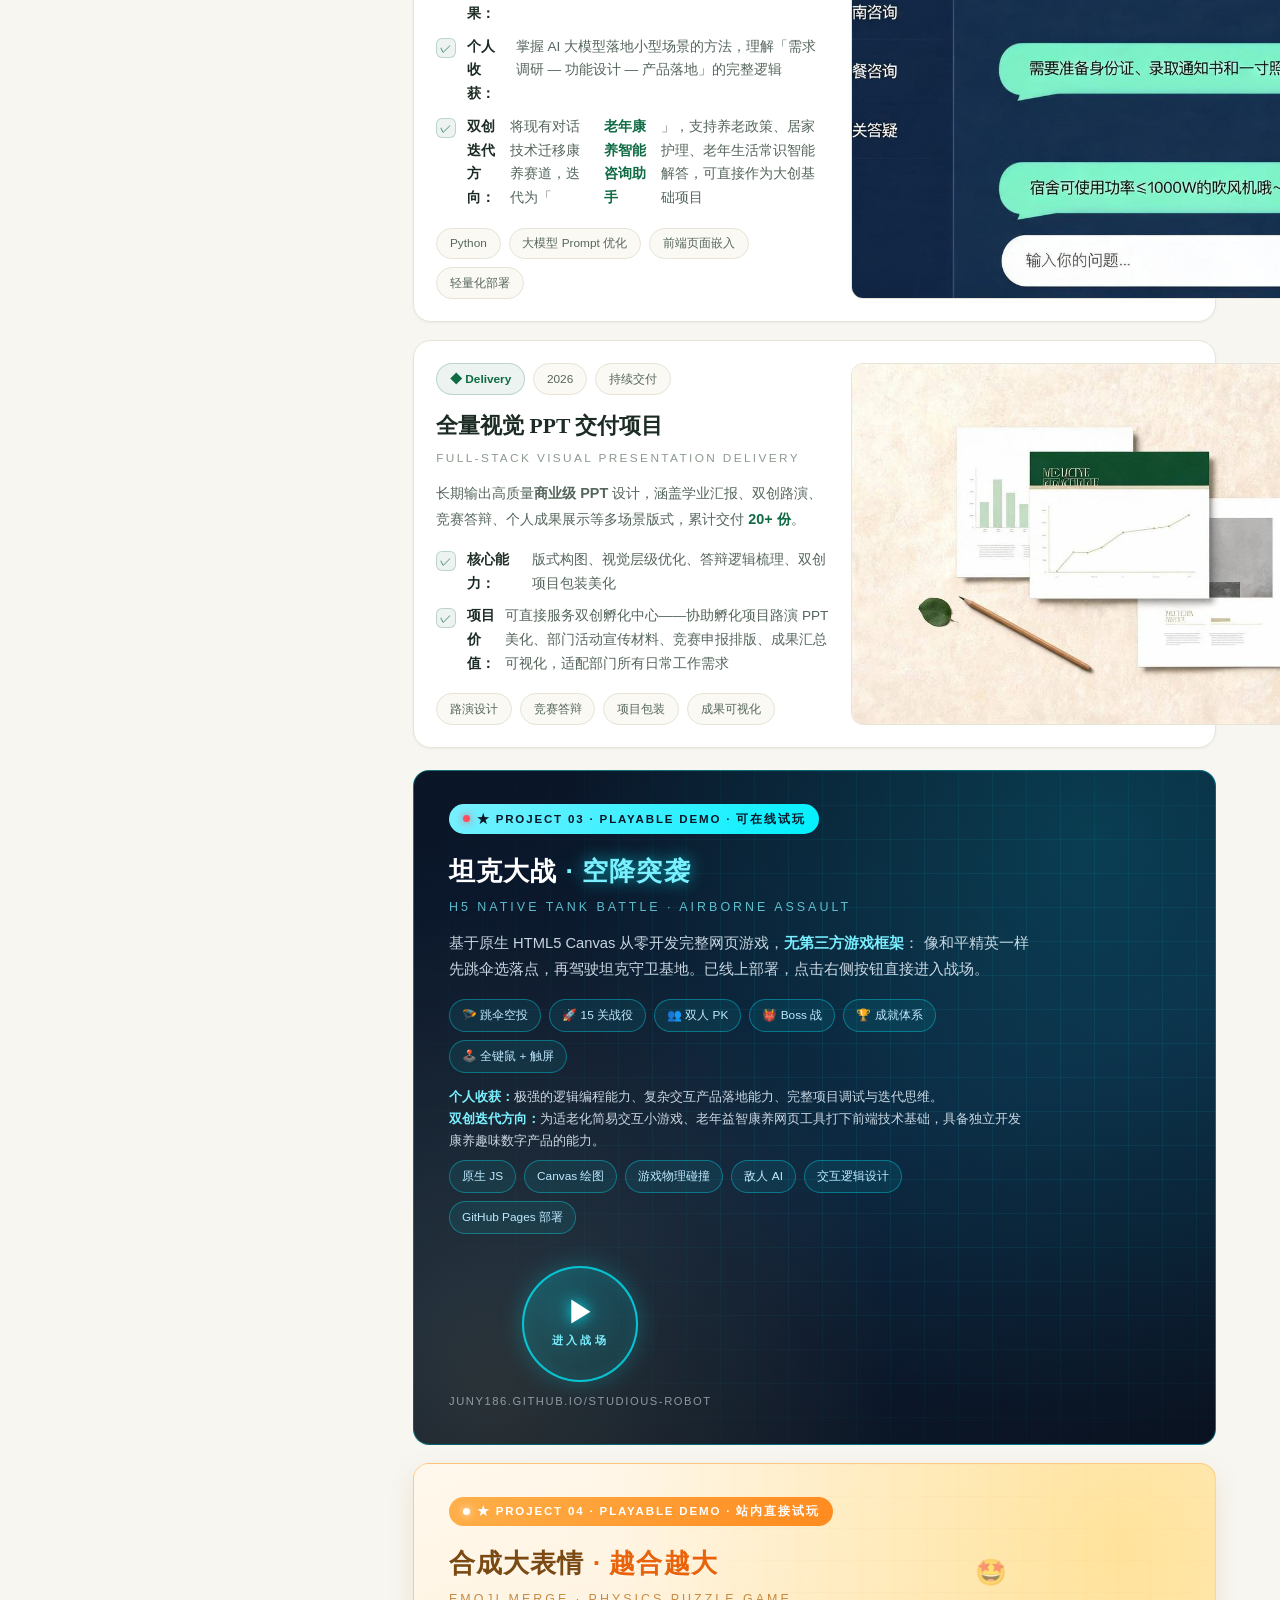
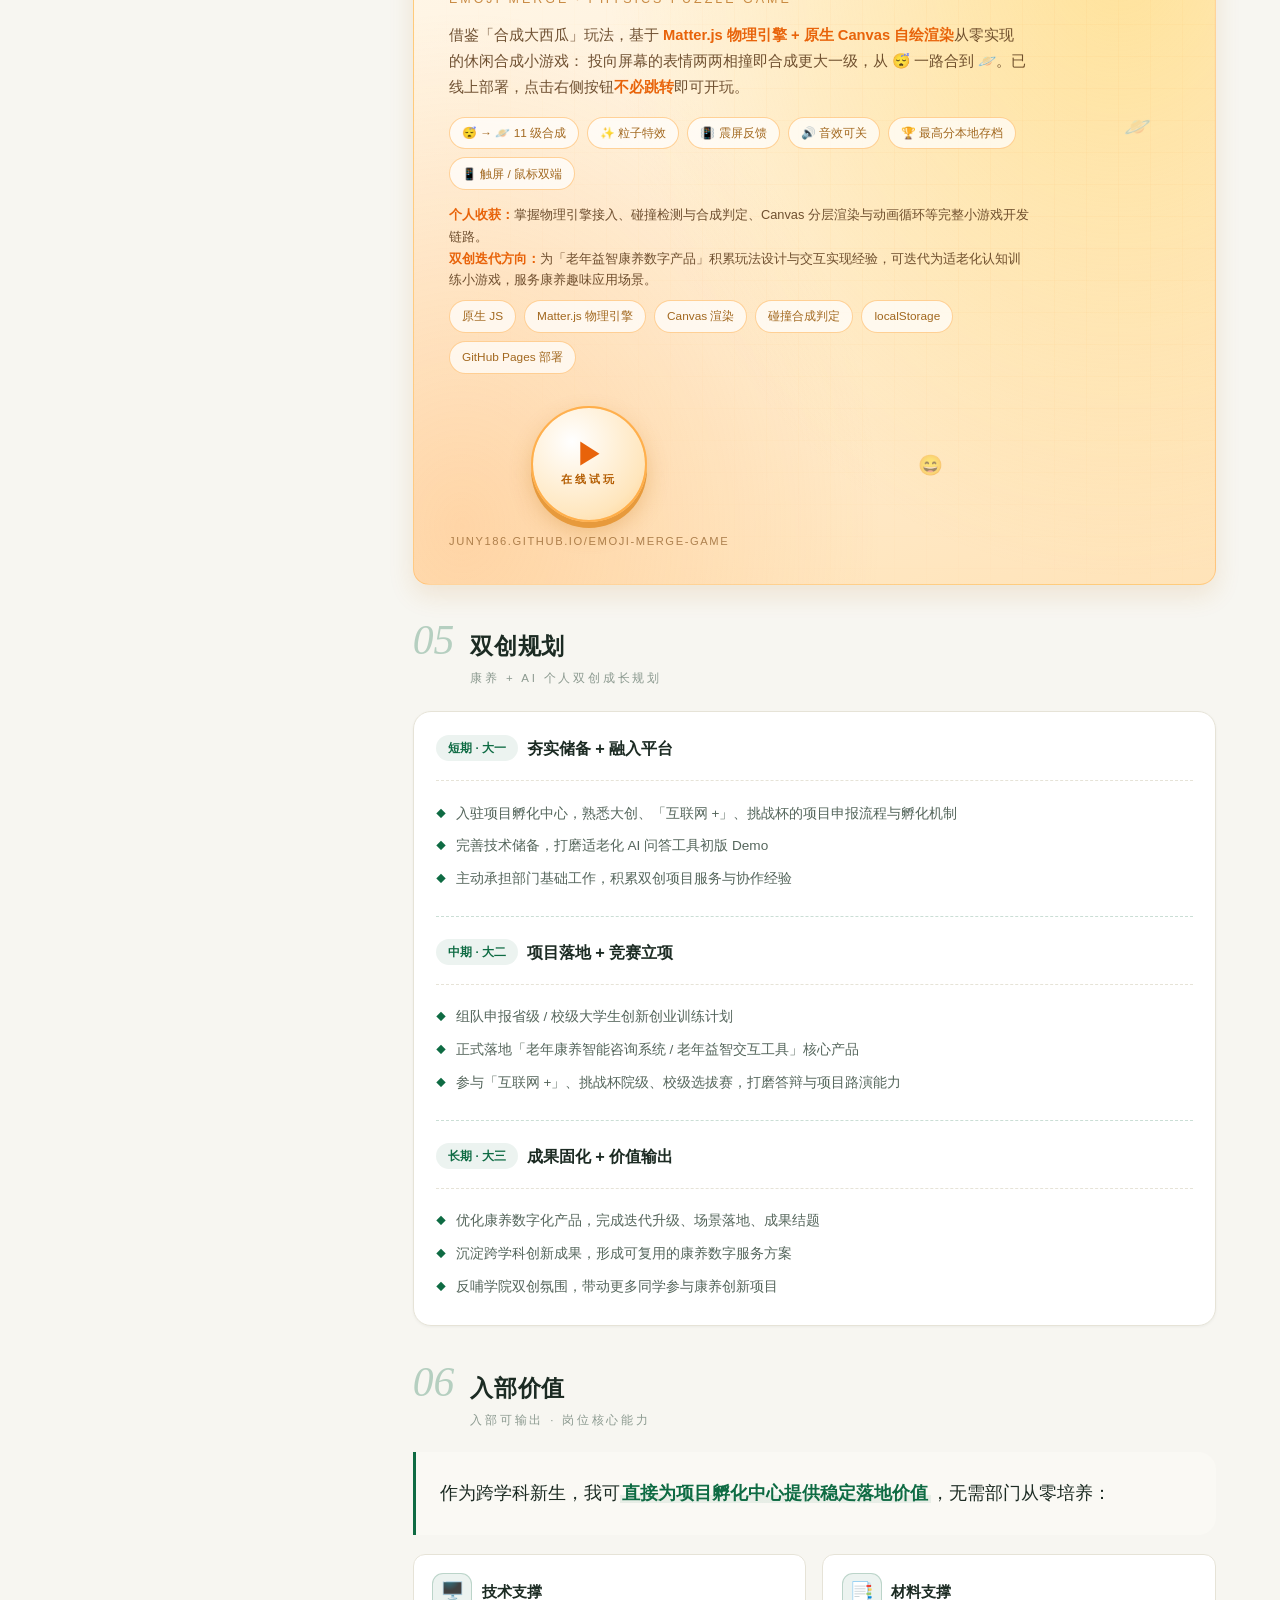
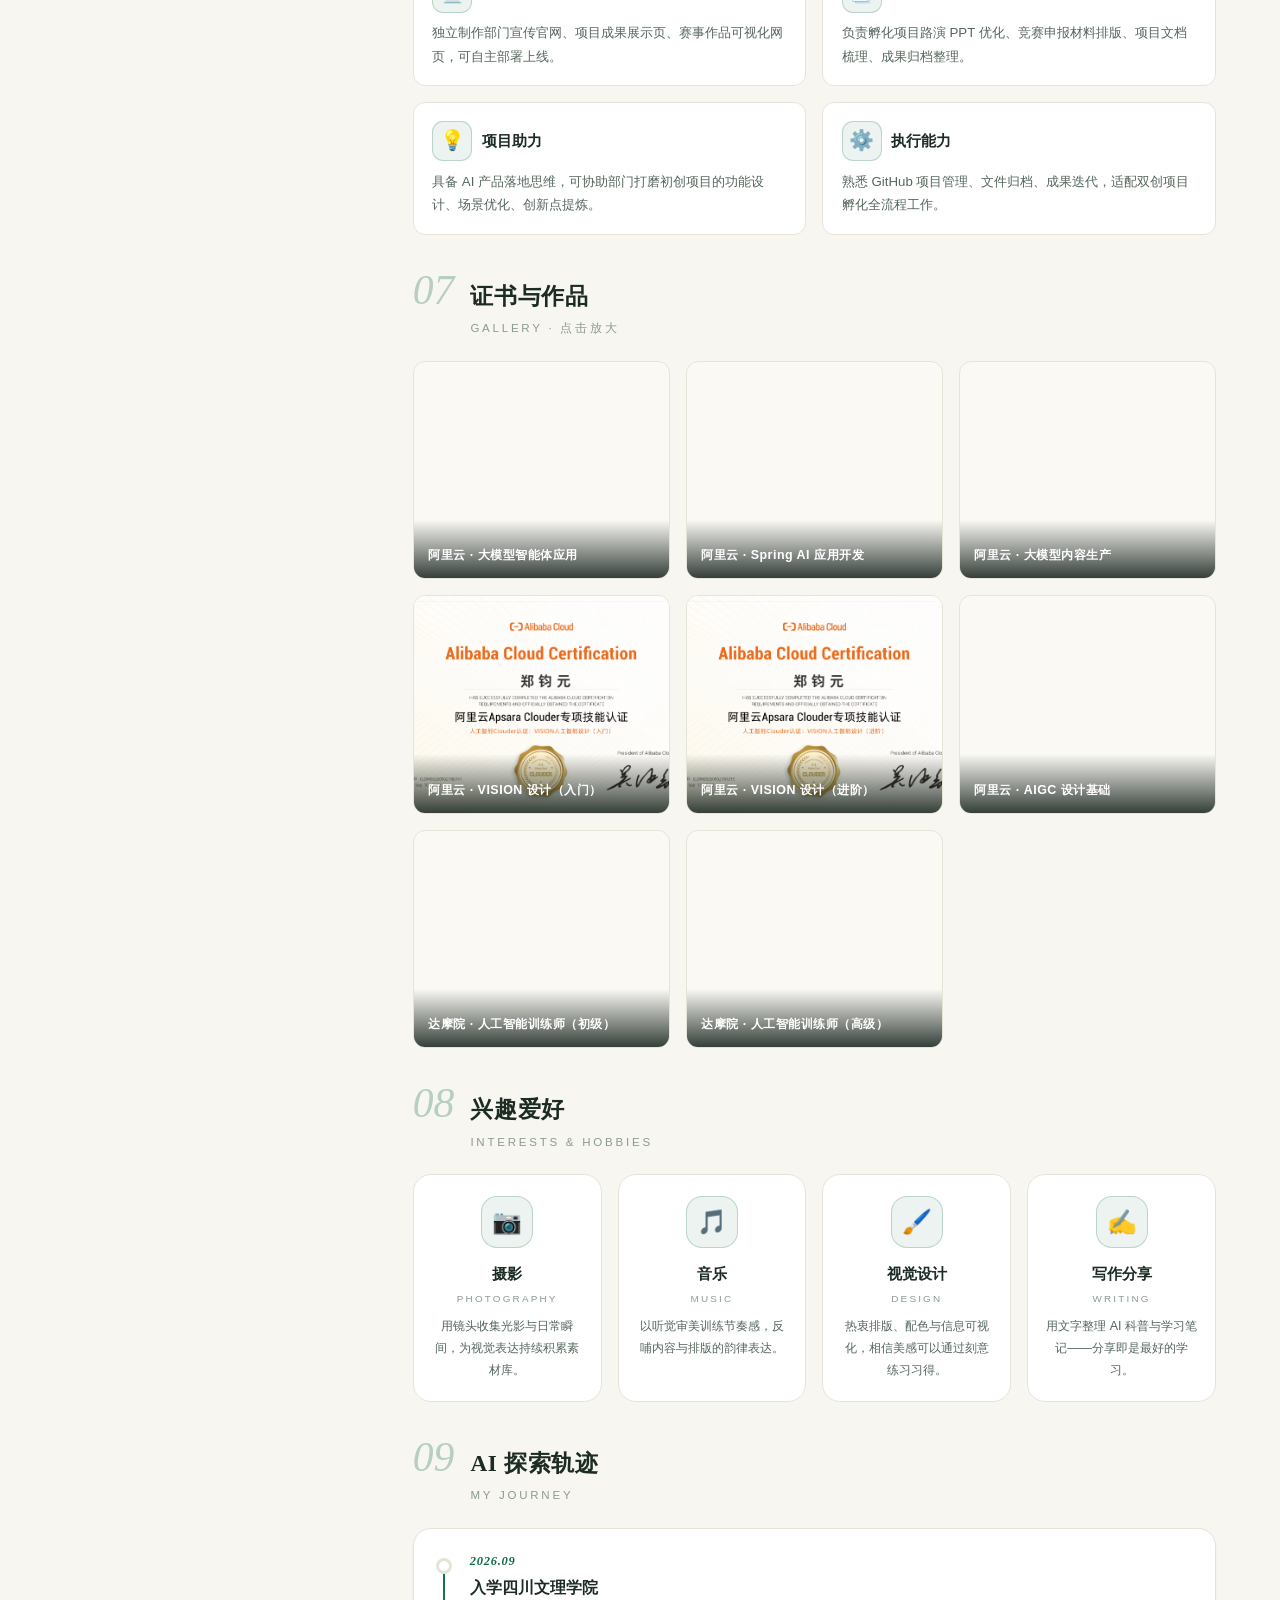
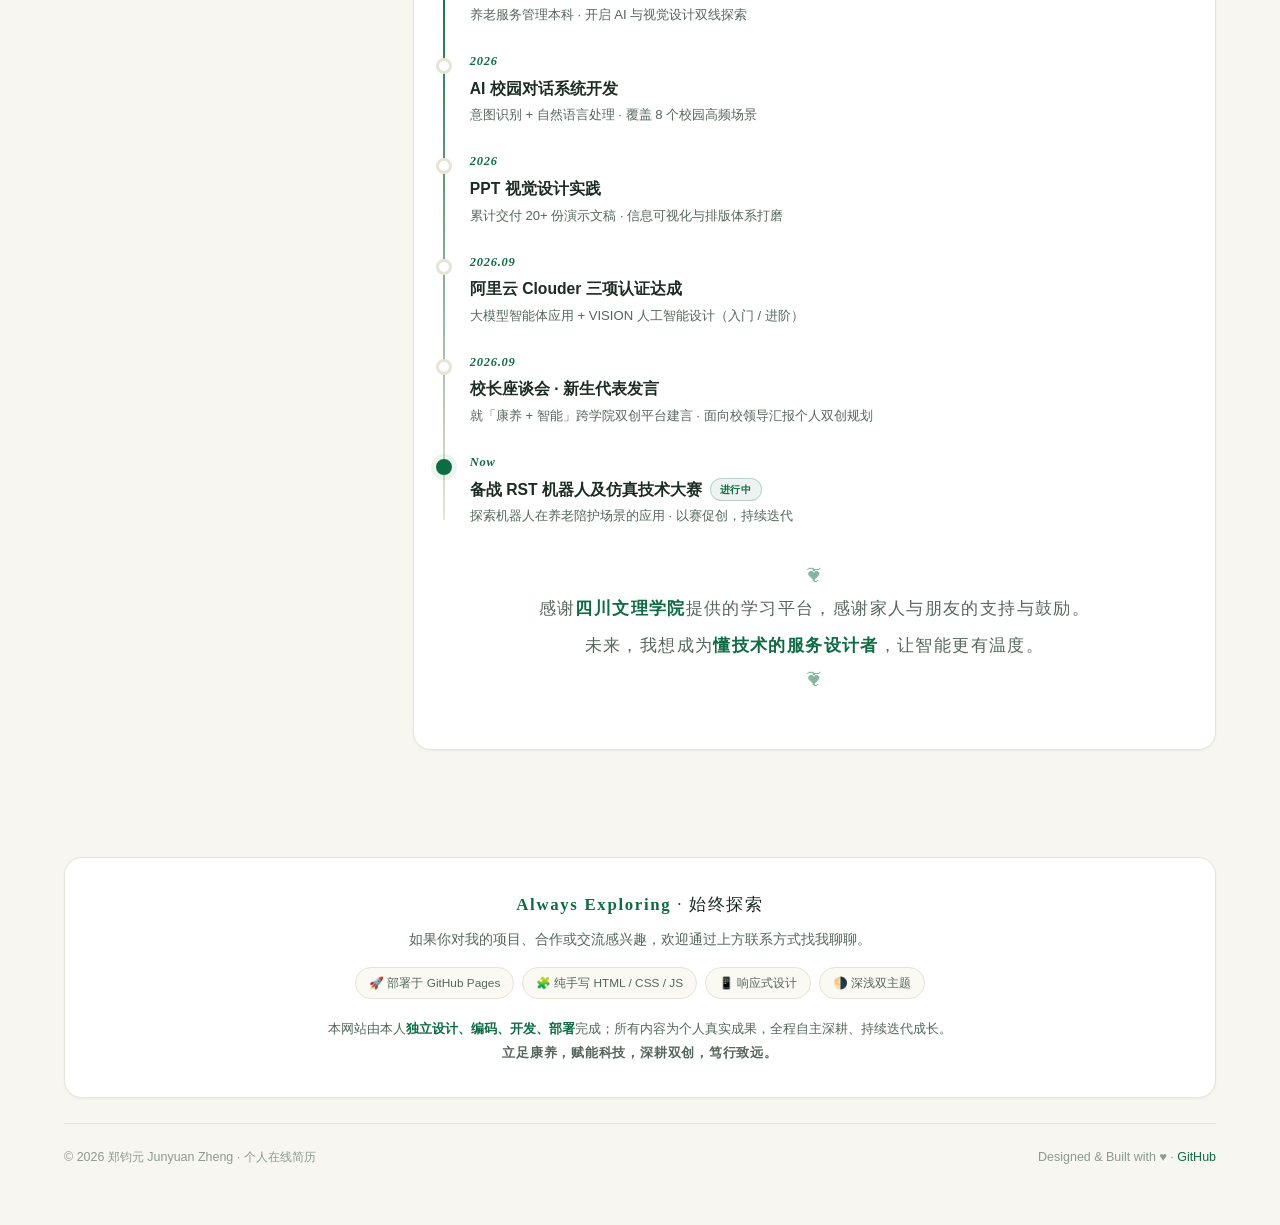
==== commit 27320b6c: "feat: 新增「合成大表情」小游戏 —— 项目卡片 + 站内 iframe 在线试玩 - 新增 emoji-game/ 完整游戏源码（Matter.js 物理合成） - 项目经历新增 PROJECT" ====
--- a/index.html
+++ b/index.html
@@ -928,6 +928,133 @@
             .game-banner { padding: 1.5rem 1.2rem; }
             .gb-play, .gb-play::before { width: 94px; height: 94px; }
         }
+
+        /* ---- 游戏试玩入口（合成大表情 · 暖橙奶油糖果风） ---- */
+        .emoji-banner {
+            margin-top: 1.1rem; position: relative; overflow: hidden; border-radius: 16px;
+            border: 1px solid rgba(255,178,80,.5); color: #5b3a1a; padding: 2rem 2.2rem;
+            display: flex; align-items: center; gap: 2rem; justify-content: space-between; flex-wrap: wrap;
+            background:
+                radial-gradient(110% 150% at 88% 12%, rgba(255,214,102,.55), transparent 58%),
+                radial-gradient(95% 130% at 6% 92%, rgba(255,167,88,.32), transparent 55%),
+                linear-gradient(160deg, #fff8ec 0%, #ffeed3 55%, #ffe3b8 100%);
+            box-shadow: 0 10px 26px rgba(190,120,30,.14);
+        }
+        .emoji-banner::before {
+            content: ''; position: absolute; inset: 0; pointer-events: none; opacity: .5;
+            background-image:
+                linear-gradient(rgba(255,168,60,.10) 1px, transparent 1px),
+                linear-gradient(90deg, rgba(255,168,60,.10) 1px, transparent 1px);
+            background-size: 32px 32px;
+            -webkit-mask-image: radial-gradient(76% 76% at 74% 38%, #000 28%, transparent 100%);
+            mask-image: radial-gradient(76% 76% at 74% 38%, #000 28%, transparent 100%);
+        }
+        .eb-float { position: absolute; font-size: 1.6rem; opacity: .5; pointer-events: none; animation: ebFloat 5s ease-in-out infinite; }
+        .eb-float.f1 { top: 12%; right: 26%; }
+        .eb-float.f2 { bottom: 14%; right: 34%; font-size: 1.25rem; animation-delay: 1.1s; }
+        .eb-float.f3 { top: 34%; right: 8%; font-size: 1.35rem; animation-delay: 2.2s; }
+        @keyframes ebFloat { 0%, 100% { translate: 0 0; } 50% { translate: 0 -10px; } }
+        .eb-info { position: relative; z-index: 1; max-width: 580px; }
+        .eb-badge {
+            display: inline-flex; align-items: center; gap: .45rem; font-size: .72rem; letter-spacing: .16em;
+            color: #fff; background: linear-gradient(135deg, #ffb04a, #ff8a1e);
+            padding: .28rem .85rem; border-radius: 999px; font-weight: 800;
+        }
+        .eb-badge i { width: 7px; height: 7px; border-radius: 50%; background: #fff; box-shadow: 0 0 8px #fff; animation: gbBlink 1.2s steps(1) infinite; font-style: normal; }
+        .emoji-banner h3 { font-size: 1.65rem; margin: .9rem 0 .15rem; color: #7a4a12; letter-spacing: .04em; text-shadow: 0 1px 0 rgba(255,255,255,.7); }
+        .emoji-banner h3 em { font-style: normal; color: #e8630a; }
+        .eb-sub { font-size: .78rem; letter-spacing: .24em; color: rgba(190,120,40,.85); margin-bottom: .8rem; }
+        .eb-desc { font-size: .92rem; line-height: 1.75; color: rgba(91,58,26,.88); }
+        .eb-desc b { color: #e8630a; }
+        .eb-chips { display: flex; flex-wrap: wrap; gap: .5rem; margin-top: 1rem; }
+        .eb-chips span {
+            font-size: .74rem; padding: .32rem .75rem; border-radius: 999px;
+            border: 1px solid rgba(255,168,60,.5); color: #a2681f; background: rgba(255,255,255,.72);
+        }
+        .eb-action { position: relative; z-index: 1; display: flex; flex-direction: column; align-items: center; gap: .65rem; }
+        .eb-play {
+            position: relative; display: inline-flex; flex-direction: column; align-items: center; justify-content: center;
+            width: 116px; height: 116px; border-radius: 50%; text-decoration: none; cursor: pointer;
+            border: 2px solid rgba(255,168,60,.75); color: #b35c00; font-family: inherit;
+            background: radial-gradient(circle at 35% 30%, #fff, #ffe6bd 70%, #ffd08a);
+            box-shadow: 0 6px 0 #e79a3c, 0 10px 22px rgba(200,120,20,.3);
+            transition: transform .22s, box-shadow .22s, border-color .22s;
+        }
+        .eb-play b { font-size: 1.7rem; line-height: 1; color: #e8630a; }
+        .eb-play span { font-size: .66rem; margin-top: .3rem; letter-spacing: .3em; font-weight: 800; }
+        .eb-play:hover {
+            transform: translateY(-3px) scale(1.05); border-color: #ff8a1e;
+            box-shadow: 0 9px 0 #e79a3c, 0 14px 30px rgba(200,120,20,.4);
+        }
+        .eb-play::before {
+            content: ''; position: absolute; width: 116px; height: 116px; border-radius: 50%;
+            border: 2px solid rgba(255,168,60,.55); animation: gbPulse 2.2s ease-out infinite;
+        }
+        .eb-hint { font-size: .7rem; color: rgba(140,90,35,.7); letter-spacing: .14em; }
+        @media (max-width: 760px) {
+            .emoji-banner { padding: 1.5rem 1.2rem; }
+            .eb-play, .eb-play::before { width: 94px; height: 94px; }
+        }
+        @media print { .emoji-banner { break-inside: avoid; } }
+
+        /* ---- 站内试玩弹层（iframe） ---- */
+        .game-modal {
+            position: fixed; inset: 0; z-index: 1000;
+            display: flex; align-items: center; justify-content: center; padding: 1.2rem;
+            opacity: 0; pointer-events: none; transition: opacity .3s ease;
+        }
+        .game-modal.active { opacity: 1; pointer-events: auto; }
+        .game-modal-backdrop {
+            position: absolute; inset: 0; background: rgba(8,15,11,.76);
+            backdrop-filter: blur(10px); -webkit-backdrop-filter: blur(10px);
+        }
+        .game-modal-body {
+            position: relative; z-index: 1; display: flex; flex-direction: column;
+            width: min(96vw, 520px); height: min(88vh, 900px);
+            border-radius: 20px; overflow: hidden; background: #ffe3a8;
+            border: 1px solid rgba(255,200,110,.7);
+            box-shadow: 0 40px 90px rgba(0,0,0,.5);
+            transform: scale(.9) translateY(16px); opacity: 0;
+            transition: all .36s cubic-bezier(.34,1.56,.64,1);
+        }
+        .game-modal.active .game-modal-body { transform: scale(1) translateY(0); opacity: 1; }
+        .game-modal-bar {
+            display: flex; align-items: center; gap: .6rem;
+            padding: .6rem .75rem; flex-shrink: 0;
+            background: linear-gradient(160deg, #ffedcf, #ffe0b0);
+            border-bottom: 1px solid rgba(255,178,80,.45);
+        }
+        .game-modal-bar .gmb-title { font-size: .82rem; font-weight: 800; color: #7a4a12; }
+        .game-modal-bar .gmb-new {
+            margin-left: auto; font-size: .7rem; color: #a2681f; text-decoration: none;
+            border-bottom: 1px dashed rgba(162,104,31,.6); transition: color .2s;
+        }
+        .game-modal-bar .gmb-new:hover { color: #e8630a; }
+        .game-modal-close {
+            width: 32px; height: 32px; flex-shrink: 0; border-radius: 50%; border: none; cursor: pointer;
+            background: rgba(140,90,35,.16); color: #7a4a12; font-size: .95rem;
+            display: flex; align-items: center; justify-content: center;
+            transition: background .22s, transform .22s;
+        }
+        .game-modal-close:hover { background: rgba(200,60,20,.9); color: #fff; transform: rotate(90deg); }
+        .game-modal-body iframe { flex: 1; width: 100%; border: 0; display: block; background: #ffe3a8; }
+        .game-modal-loading {
+            position: absolute; inset: 0; display: flex; flex-direction: column;
+            align-items: center; justify-content: center; gap: .7rem; pointer-events: none;
+            color: #a2681f; font-size: .86rem; transition: opacity .35s ease;
+        }
+        .game-modal-loading.done { opacity: 0; }
+        .game-modal-loading .gml-spin {
+            width: 30px; height: 30px; border-radius: 50%;
+            border: 3px solid rgba(255,178,80,.35); border-top-color: #ff8a1e;
+            animation: gmlSpin .8s linear infinite;
+        }
+        @keyframes gmlSpin { to { transform: rotate(360deg); } }
+        @media (max-width: 640px) {
+            .game-modal { padding: .6rem; }
+            .game-modal-body { width: 100%; height: min(92vh, 900px); border-radius: 16px; }
+        }
+        @media print { .game-modal { display: none !important; } }
 
         .model-groups { margin-top: 1.5rem; display: flex; flex-direction: column; gap: 1rem; }
         .model-group .mg-head {
@@ -2034,6 +2161,38 @@
                         <span class="gb-hint">JUNY186.GITHUB.IO/STUDIOUS-ROBOT</span>
                     </div>
                 </div>
+
+                <!-- 项目四：合成大表情物理合成小游戏（暖橙糖果风横幅 + 站内直接试玩） -->
+                <div class="emoji-banner reveal" style="--d:.18s">
+                    <span class="eb-float f1" aria-hidden="true">🤩</span>
+                    <span class="eb-float f2" aria-hidden="true">😄</span>
+                    <span class="eb-float f3" aria-hidden="true">🪐</span>
+                    <div class="eb-info">
+                        <span class="eb-badge"><i></i>★ PROJECT 04 · PLAYABLE DEMO · 站内直接试玩</span>
+                        <h3>合成大表情 <em>· 越合越大</em></h3>
+                        <p class="eb-sub">EMOJI MERGE · PHYSICS PUZZLE GAME</p>
+                        <p class="eb-desc">
+                            借鉴「合成大西瓜」玩法，基于 <b>Matter.js 物理引擎 + 原生 Canvas 自绘渲染</b>从零实现的休闲合成小游戏：
+                            投向屏幕的表情两两相撞即合成更大一级，从 😴 一路合到 🪐。已线上部署，点击右侧按钮<b>不必跳转</b>即可开玩。
+                        </p>
+                        <div class="eb-chips">
+                            <span>😴 → 🪐 11 级合成</span><span>✨ 粒子特效</span><span>📳 震屏反馈</span><span>🔊 音效可关</span><span>🏆 最高分本地存档</span><span>📱 触屏 / 鼠标双端</span>
+                        </div>
+                        <p class="eb-desc" style="margin-top:.85rem;font-size:.8rem;line-height:1.7;">
+                            <b>个人收获：</b>掌握物理引擎接入、碰撞检测与合成判定、Canvas 分层渲染与动画循环等完整小游戏开发链路。<br>
+                            <b>双创迭代方向：</b>为「老年益智康养数字产品」积累玩法设计与交互实现经验，可迭代为适老化认知训练小游戏，服务康养趣味应用场景。
+                        </p>
+                        <div class="eb-chips" style="margin-top:.55rem">
+                            <span>原生 JS</span><span>Matter.js 物理引擎</span><span>Canvas 渲染</span><span>碰撞合成判定</span><span>localStorage</span><span>GitHub Pages 部署</span>
+                        </div>
+                    </div>
+                    <div class="eb-action">
+                        <button class="eb-play" type="button" id="emojiPlayBtn" aria-label="在站内试玩合成大表情">
+                            <b>▶</b><span>在线试玩</span>
+                        </button>
+                        <span class="eb-hint">JUNY186.GITHUB.IO/EMOJI-MERGE-GAME</span>
+                    </div>
+                </div>
             </section>
 
             <!-- 双创规划 -->
@@ -2292,12 +2451,29 @@
         <svg viewBox="0 0 24 24" width="18" height="18" fill="none" stroke="currentColor" stroke-width="2.4" stroke-linecap="round" stroke-linejoin="round"><path d="M12 19V5M5 12l7-7 7 7"/></svg>
     </button>
 
-    <!-- ===== 灯箱 ===== -->
+    <!-- ===== 图片灯箱 ===== -->
     <div class="lightbox" id="lightbox" role="dialog" aria-modal="true" aria-label="图片预览">
         <div class="lightbox-backdrop" id="lightboxBackdrop"></div>
         <div class="lightbox-body">
             <button class="lightbox-close" id="lightboxClose" aria-label="关闭预览">✕</button>
             <img id="lightboxImg" src="" alt="预览大图">
+        </div>
+    </div>
+
+    <!-- ===== 站内试玩弹层（合成大表情） ===== -->
+    <div class="game-modal" id="gameModal" role="dialog" aria-modal="true" aria-label="在线试玩 合成大表情">
+        <div class="game-modal-backdrop" id="gameModalBackdrop"></div>
+        <div class="game-modal-body">
+            <div class="game-modal-bar">
+                <span class="gmb-title">🤩 合成大表情 · 在线试玩</span>
+                <a class="gmb-new" href="https://juny186.github.io/emoji-merge-game/" target="_blank" rel="noopener">全屏打开 ↗</a>
+                <button class="game-modal-close" id="gameModalClose" aria-label="关闭试玩">✕</button>
+            </div>
+            <iframe id="gameModalFrame" title="合成大表情 在线试玩" data-src="emoji-game/index.html" allow="autoplay; fullscreen" scrolling="no"></iframe>
+            <div class="game-modal-loading" id="gameModalLoading">
+                <span class="gml-spin" aria-hidden="true"></span>
+                <span>游戏加载中…</span>
+            </div>
         </div>
     </div>
 
@@ -2475,6 +2651,39 @@
         document.getElementById('lightboxBackdrop').addEventListener('click', closeLightbox);
         document.addEventListener('keydown', function (e) {
             if (e.key === 'Escape') closeLightbox();
+        });
+
+        /* ---------- 6.5 站内试玩弹层（合成大表情，iframe 懒加载） ---------- */
+        var gameModal = document.getElementById('gameModal');
+        var gameFrame = document.getElementById('gameModalFrame');
+        var gameLoading = document.getElementById('gameModalLoading');
+
+        function openGameModal() {
+            // 首次打开才真正加载游戏，避免拖慢简历首屏
+            if (!gameFrame.getAttribute('src')) {
+                gameLoading.classList.remove('done');
+                gameFrame.addEventListener('load', function () {
+                    gameLoading.classList.add('done');
+                });
+                gameFrame.setAttribute('src', gameFrame.getAttribute('data-src'));
+            } else {
+                gameLoading.classList.add('done');
+            }
+            gameModal.classList.add('active');
+            document.body.style.overflow = 'hidden';
+        }
+        function closeGameModal() {
+            gameModal.classList.remove('active');
+            // 关闭时把 iframe 挪回并重载，下次打开是全新一局且彻底静音
+            gameFrame.removeAttribute('src');
+            gameLoading.classList.remove('done');
+            document.body.style.overflow = '';
+        }
+        document.getElementById('emojiPlayBtn').addEventListener('click', openGameModal);
+        document.getElementById('gameModalClose').addEventListener('click', closeGameModal);
+        document.getElementById('gameModalBackdrop').addEventListener('click', closeGameModal);
+        document.addEventListener('keydown', function (e) {
+            if (e.key === 'Escape' && gameModal.classList.contains('active')) closeGameModal();
         });
 
         /* ---------- 7. 微信复制 + Toast ---------- */
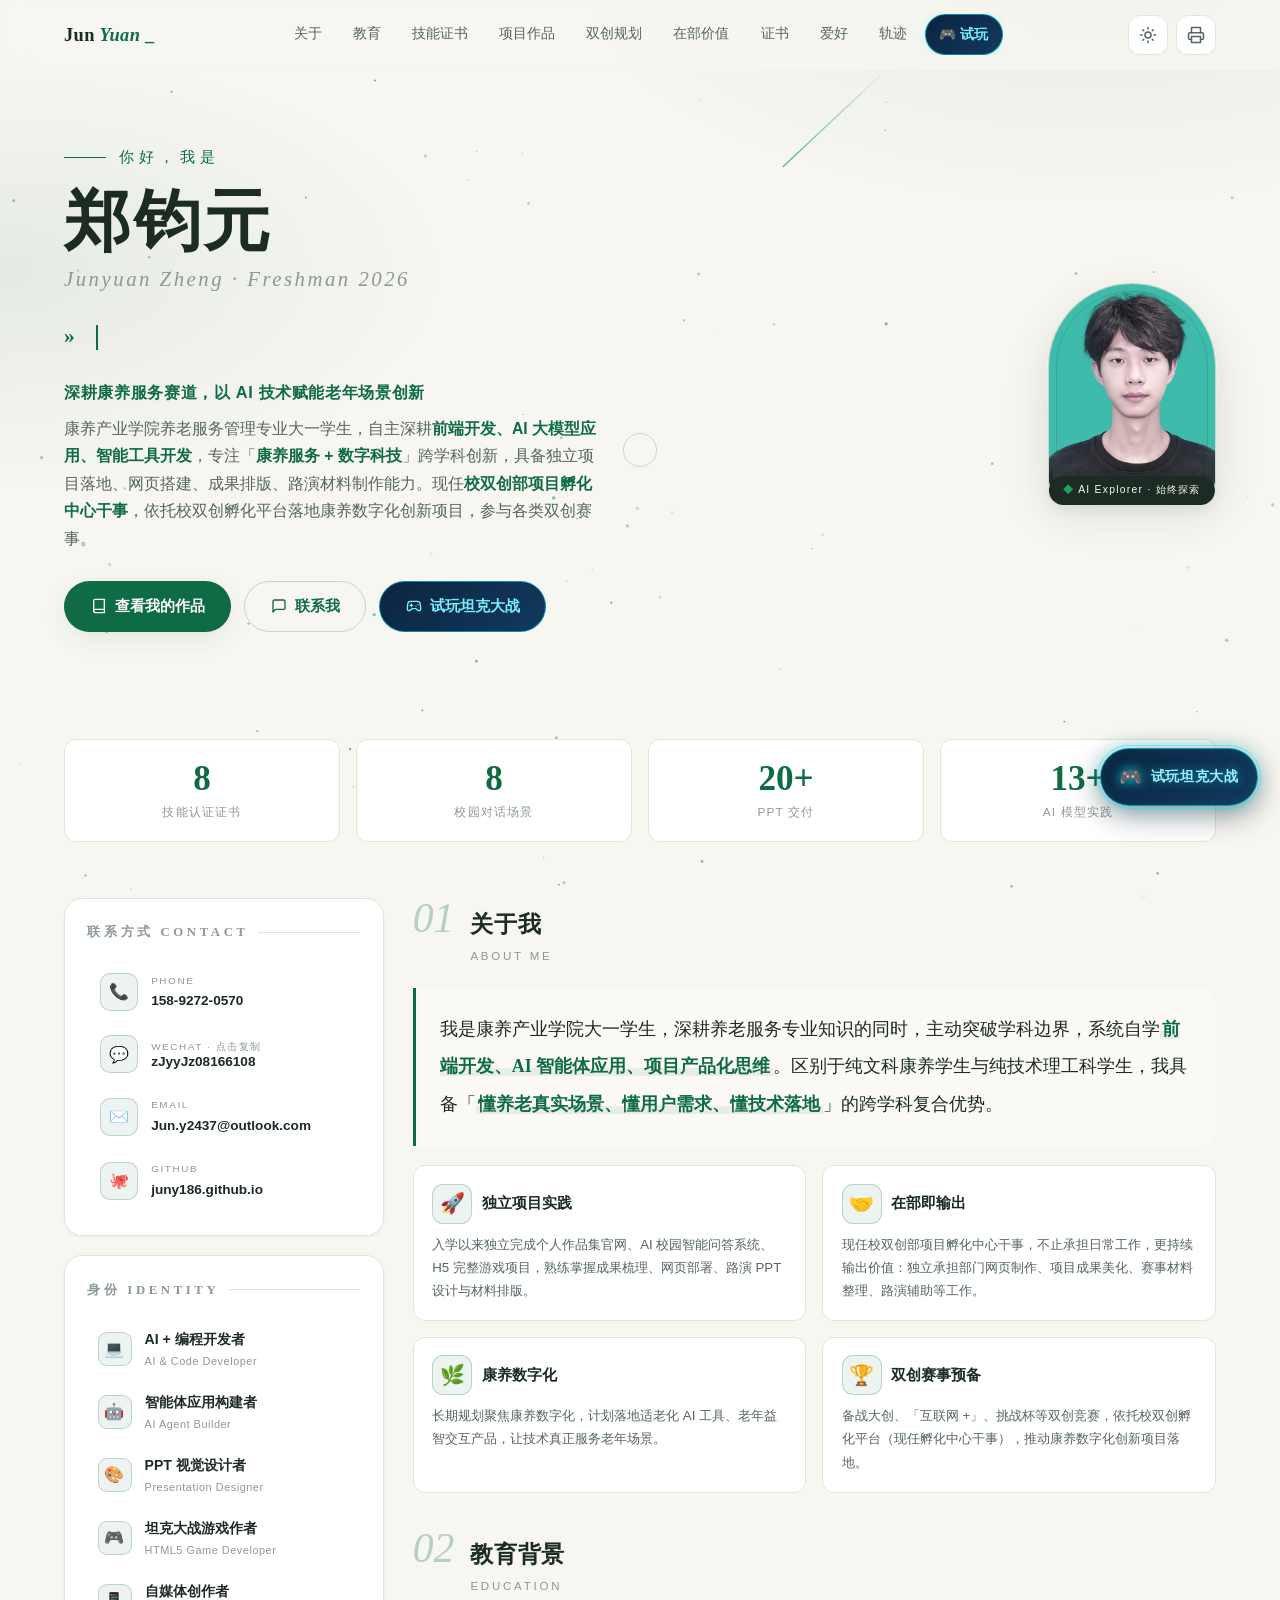
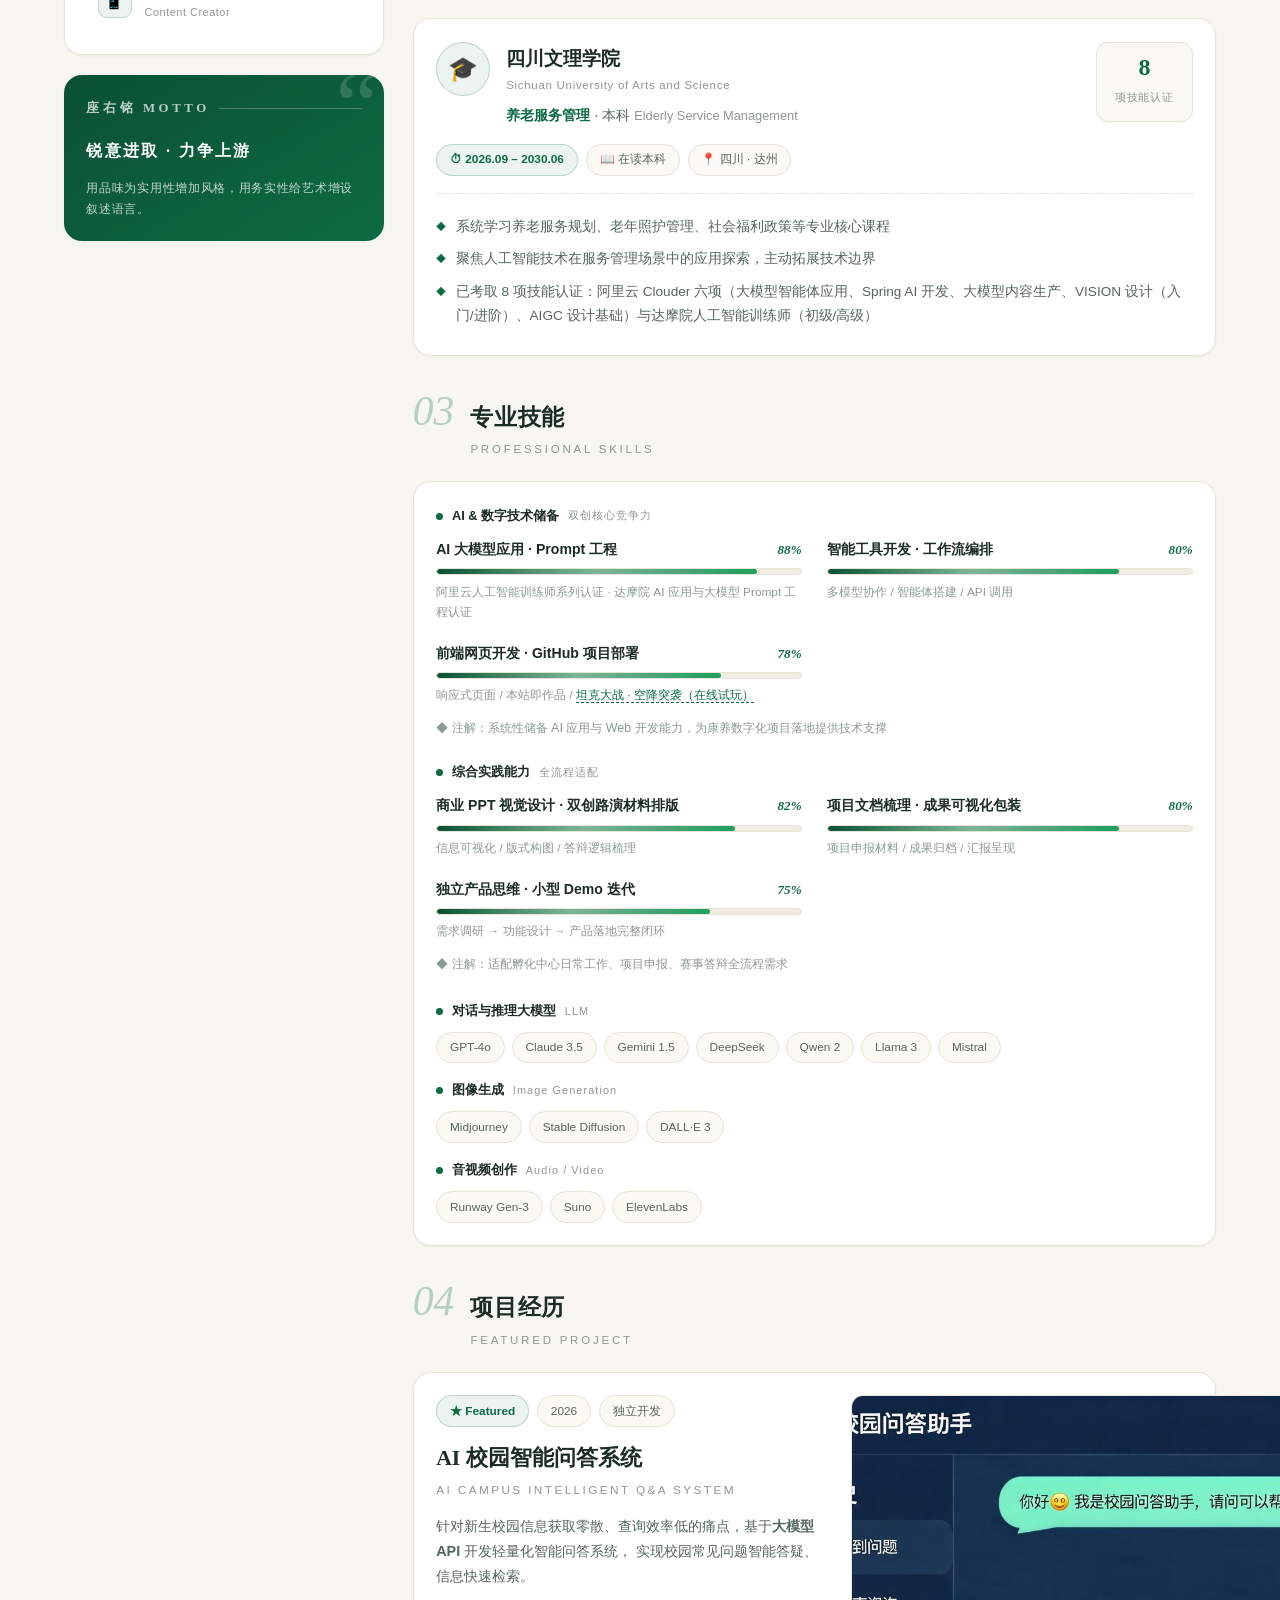
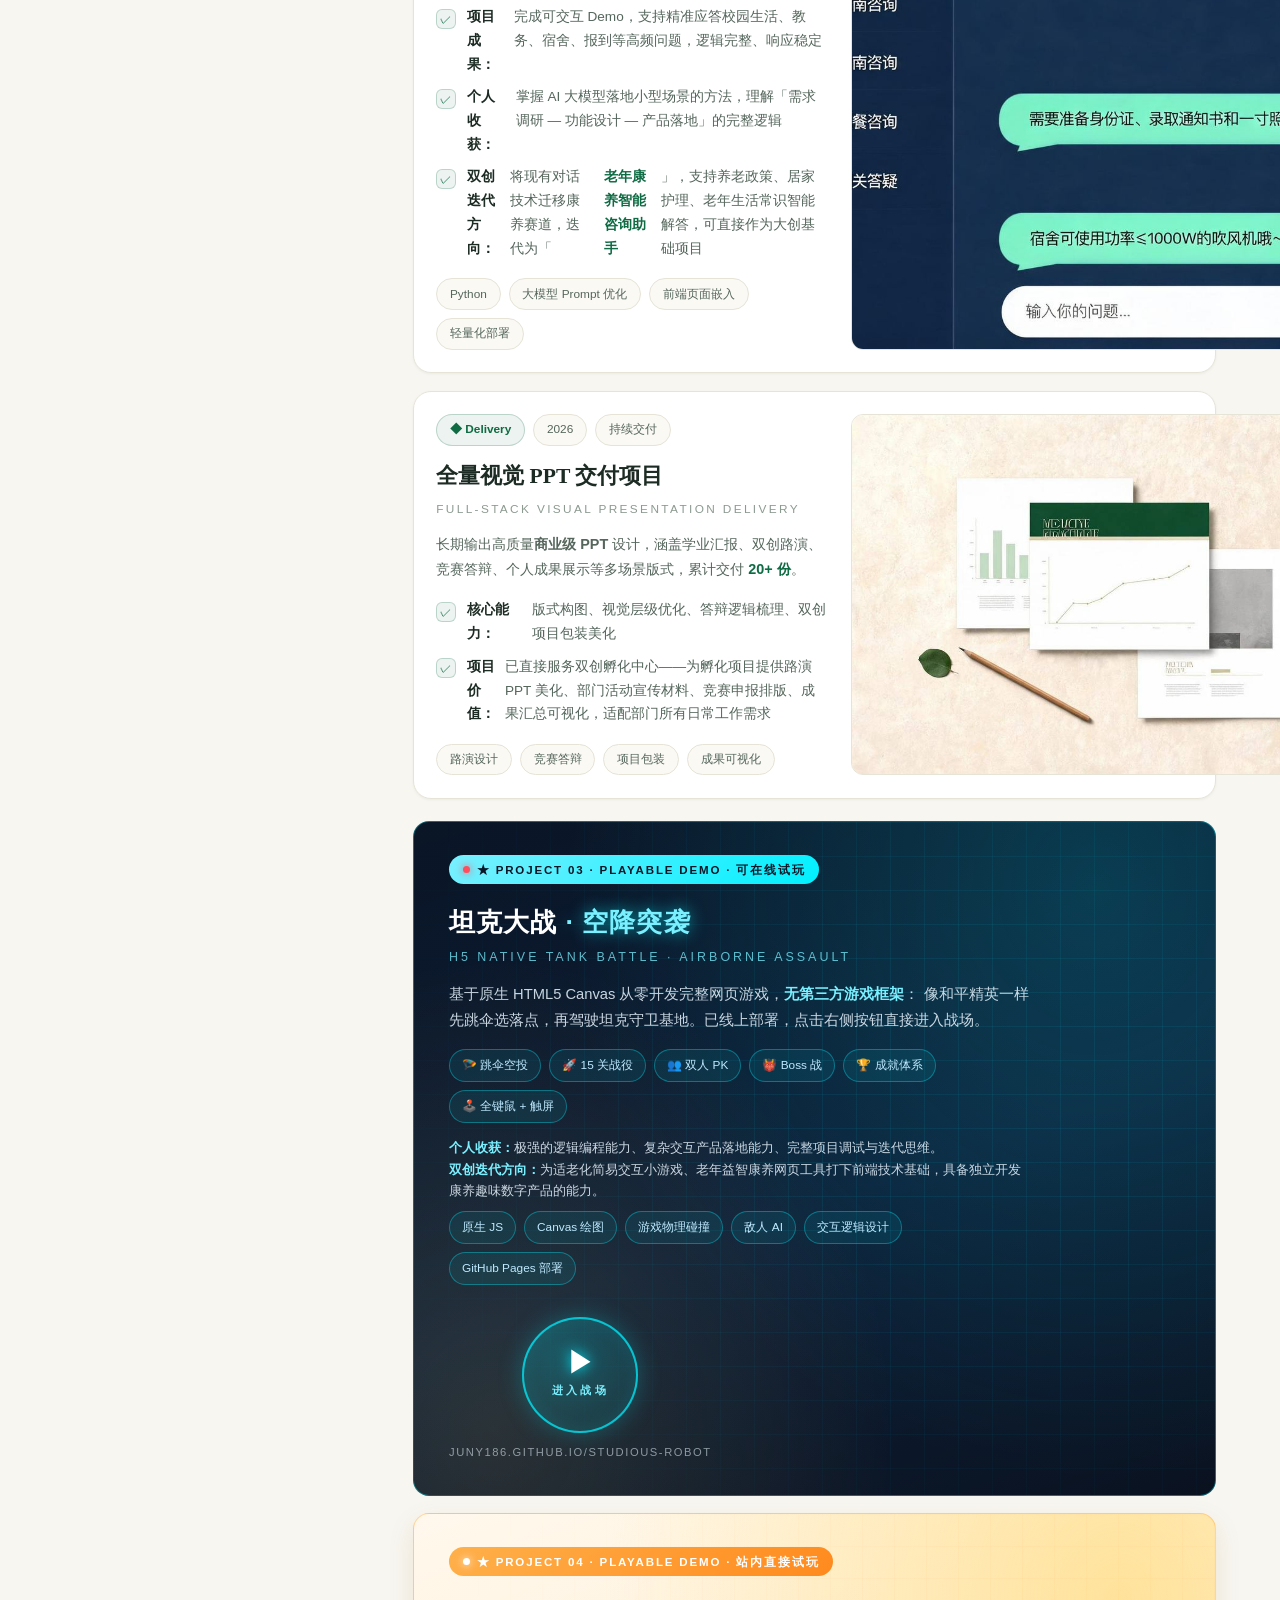
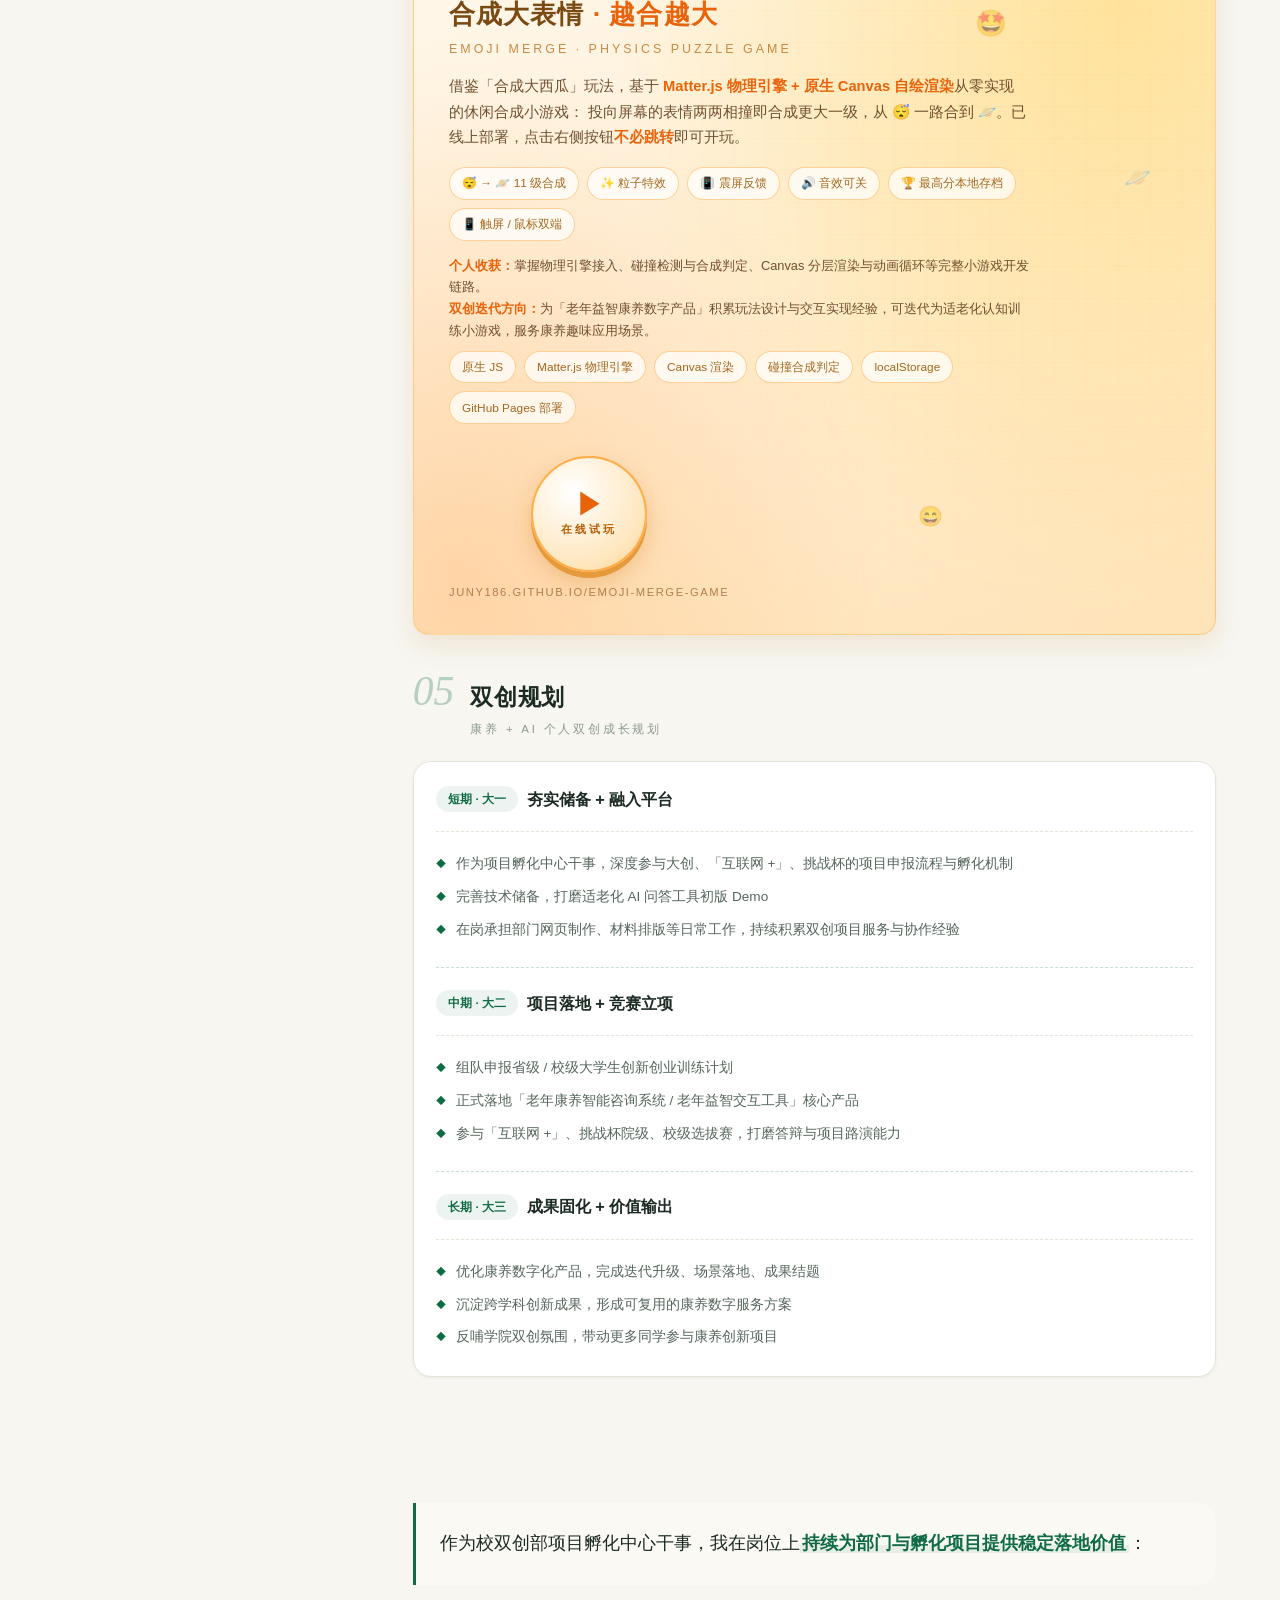
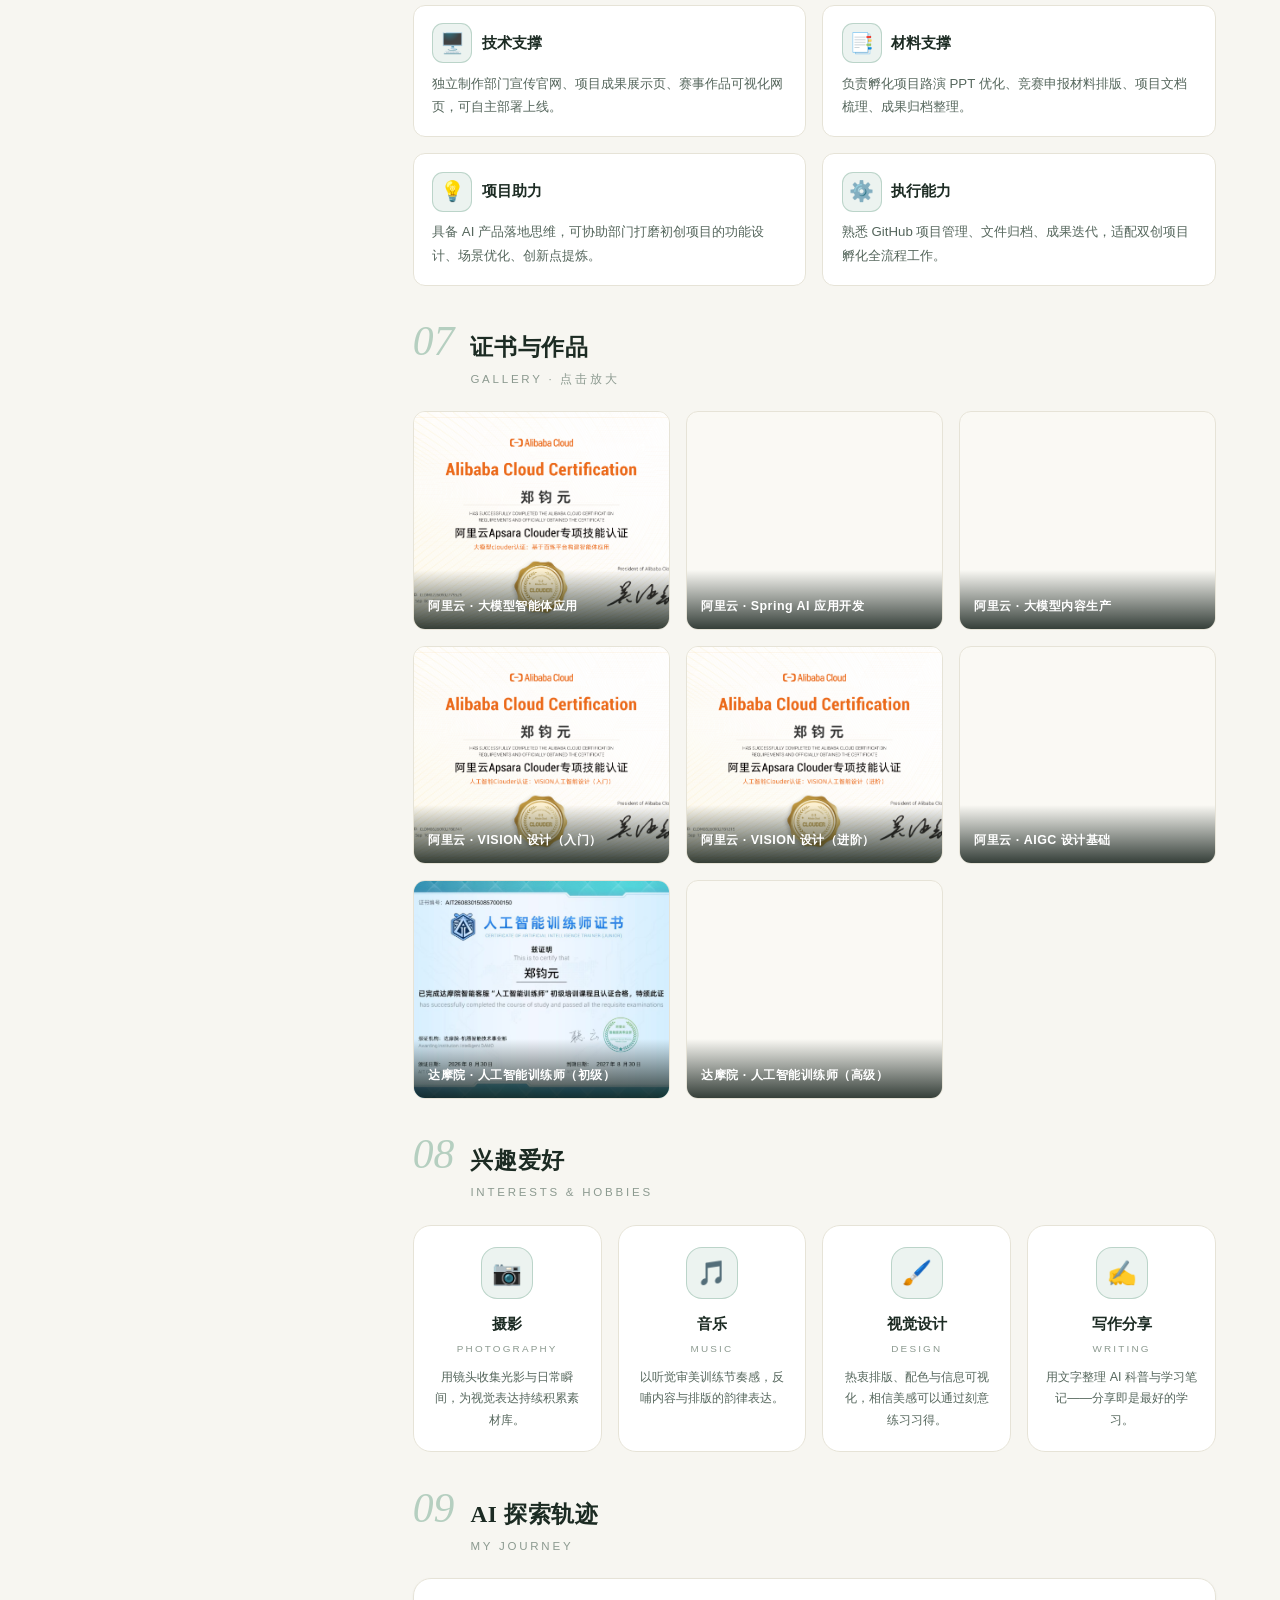
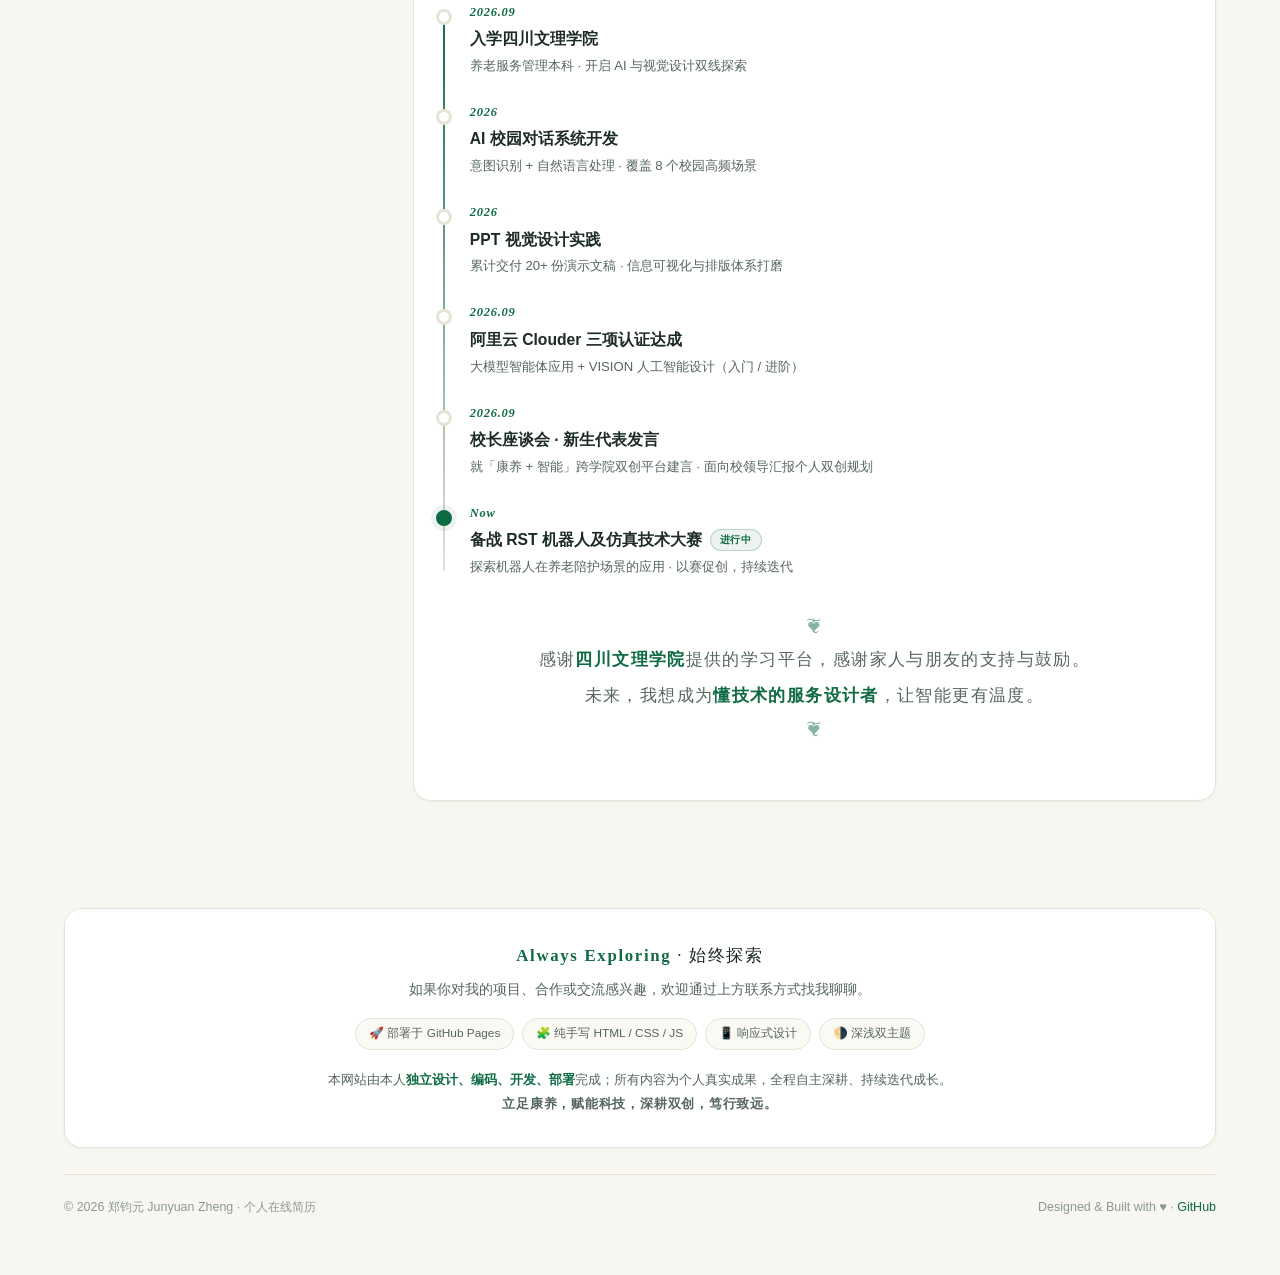
==== commit fa88c9cc: "feat: 身份更新为校双创部项目孵化中心干事 - Hero 简介改为现任孵化中心干事 - 「入部价值」板块更名为「在部价值」并重写为在岗输出视角 - 双创规划短期目标改为在岗深度参与申报流程 - 打" ====
--- a/index.html
+++ b/index.html
@@ -1748,7 +1748,7 @@
                 <a href="#skills">技能证书</a>
                 <a href="#projects">项目作品</a>
                 <a href="#plan">双创规划</a>
-                <a href="#value">入部价值</a>
+                <a href="#value">在部价值</a>
                 <a href="#gallery">证书</a>
                 <a href="#interests">爱好</a>
                 <a href="#journey">轨迹</a>
@@ -1785,7 +1785,7 @@
                 </div>
                 <p class="hero-slogan">深耕康养服务赛道，以 AI 技术赋能老年场景创新</p>
                 <p class="hero-desc">
-                        康养产业学院养老服务管理专业大一学生，自主深耕<strong>前端开发、AI 大模型应用、智能工具开发</strong>，专注「<strong>康养服务 + 数字科技</strong>」跨学科创新，具备独立项目落地、网页搭建、成果排版、路演材料制作能力。目标依托校双创孵化平台，落地康养数字化创新项目，参与各类双创赛事。
+                        康养产业学院养老服务管理专业大一学生，自主深耕<strong>前端开发、AI 大模型应用、智能工具开发</strong>，专注「<strong>康养服务 + 数字科技</strong>」跨学科创新，具备独立项目落地、网页搭建、成果排版、路演材料制作能力。现任<strong>校双创部项目孵化中心干事</strong>，依托校双创孵化平台落地康养数字化创新项目，参与各类双创赛事。
                     </p>
                 <div class="hero-cta">
                     <a href="#projects" class="btn btn-primary">
@@ -1925,9 +1925,9 @@
                     <div class="feature-item reveal" style="--d:.14s">
                         <div class="f-head">
                             <span class="f-icon">🤝</span>
-                            <h4>入部即输出</h4>
+                            <h4>在部即输出</h4>
                         </div>
-                        <p>加入双创部项目孵化中心，不止为学习资源，更为输出价值：可独立承担部门网页制作、项目成果美化、赛事材料整理、路演辅助等工作。</p>
+                        <p>现任校双创部项目孵化中心干事，不止承担日常工作，更持续输出价值：独立承担部门网页制作、项目成果美化、赛事材料整理、路演辅助等工作。</p>
                     </div>
                     <div class="feature-item reveal" style="--d:.2s">
                         <div class="f-head">
@@ -1941,7 +1941,7 @@
                             <span class="f-icon">🏆</span>
                             <h4>双创赛事预备</h4>
                         </div>
-                        <p>备战大创、「互联网 +」、挑战杯等双创竞赛，目标依托校双创孵化平台，落地康养数字化创新项目。</p>
+                        <p>备战大创、「互联网 +」、挑战杯等双创竞赛，依托校双创孵化平台（现任孵化中心干事），推动康养数字化创新项目落地。</p>
                     </div>
                 </div>
             </section>
@@ -2119,7 +2119,7 @@
                             </p>
                             <ul class="project-points">
                                 <li><b>核心能力：</b>版式构图、视觉层级优化、答辩逻辑梳理、双创项目包装美化</li>
-                                <li><b>项目价值：</b>可直接服务双创孵化中心——协助孵化项目路演 PPT 美化、部门活动宣传材料、竞赛申报排版、成果汇总可视化，适配部门所有日常工作需求</li>
+                                <li><b>项目价值：</b>已直接服务双创孵化中心——为孵化项目提供路演 PPT 美化、部门活动宣传材料、竞赛申报排版、成果汇总可视化，适配部门所有日常工作需求</li>
                             </ul>
                             <div class="edu-meta" style="margin-top:1.1rem">
                                 <span class="chip">路演设计</span><span class="chip">竞赛答辩</span><span class="chip">项目包装</span><span class="chip">成果可视化</span>
@@ -2208,9 +2208,9 @@
                     <div class="plan-stage">
                         <h3><span class="stage-chip">短期 · 大一</span>夯实储备 + 融入平台</h3>
                         <ul class="edu-courses">
-                            <li>入驻项目孵化中心，熟悉大创、「互联网 +」、挑战杯的项目申报流程与孵化机制</li>
+                            <li>作为项目孵化中心干事，深度参与大创、「互联网 +」、挑战杯的项目申报流程与孵化机制</li>
                             <li>完善技术储备，打磨适老化 AI 问答工具初版 Demo</li>
-                            <li>主动承担部门基础工作，积累双创项目服务与协作经验</li>
+                            <li>在岗承担部门网页制作、材料排版等日常工作，持续积累双创项目服务与协作经验</li>
                         </ul>
                     </div>
                     <div class="plan-stage">
@@ -2232,17 +2232,17 @@
                 </div>
             </section>
 
-            <!-- 入部价值 -->
+            <!-- 在部价值 -->
             <section class="section" id="value">
                 <div class="section-head reveal">
                     <span class="section-num">06</span>
                     <div class="section-heading">
-                        <h2>入部价值</h2>
-                        <p>入部可输出 · 岗位核心能力</p>
+                        <h2>在部价值</h2>
+                        <p>干事在岗 · 持续输出核心能力</p>
                     </div>
                 </div>
                 <p class="about-lead reveal" style="--d:.06s">
-                    作为跨学科新生，我可<mark>直接为项目孵化中心提供稳定落地价值</mark>，无需部门从零培养：
+                    作为校双创部项目孵化中心干事，我在岗位上<mark>持续为部门与孵化项目提供稳定落地价值</mark>：
                 </p>
                 <div class="feature-grid">
                     <div class="feature-item reveal" style="--d:.08s">
@@ -2511,7 +2511,7 @@
             '康养跨学科创新',
             'AI 应用开发者',
             '独立项目落地者',
-            '双创赛事预备者',
+            '孵化中心干事',
             '坦克大战开发者',
             '技能认证 ×8'
         ];
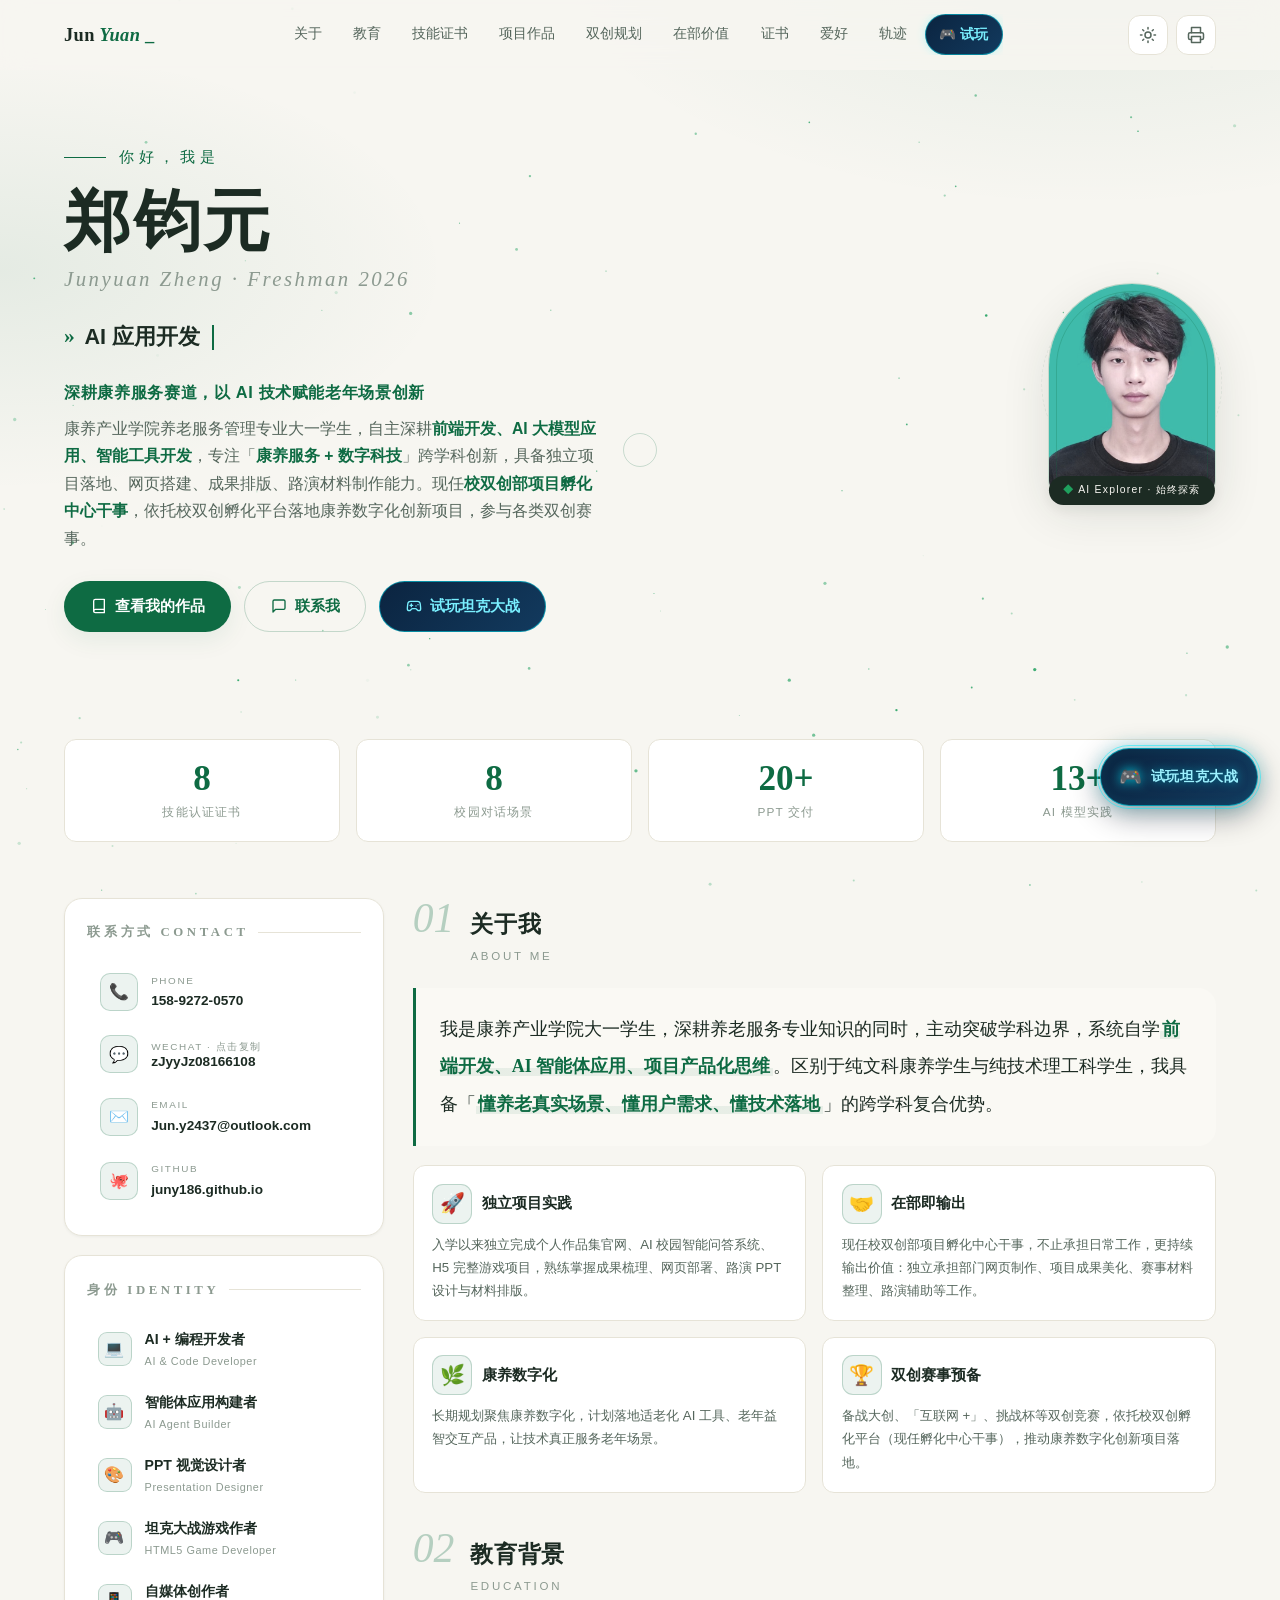
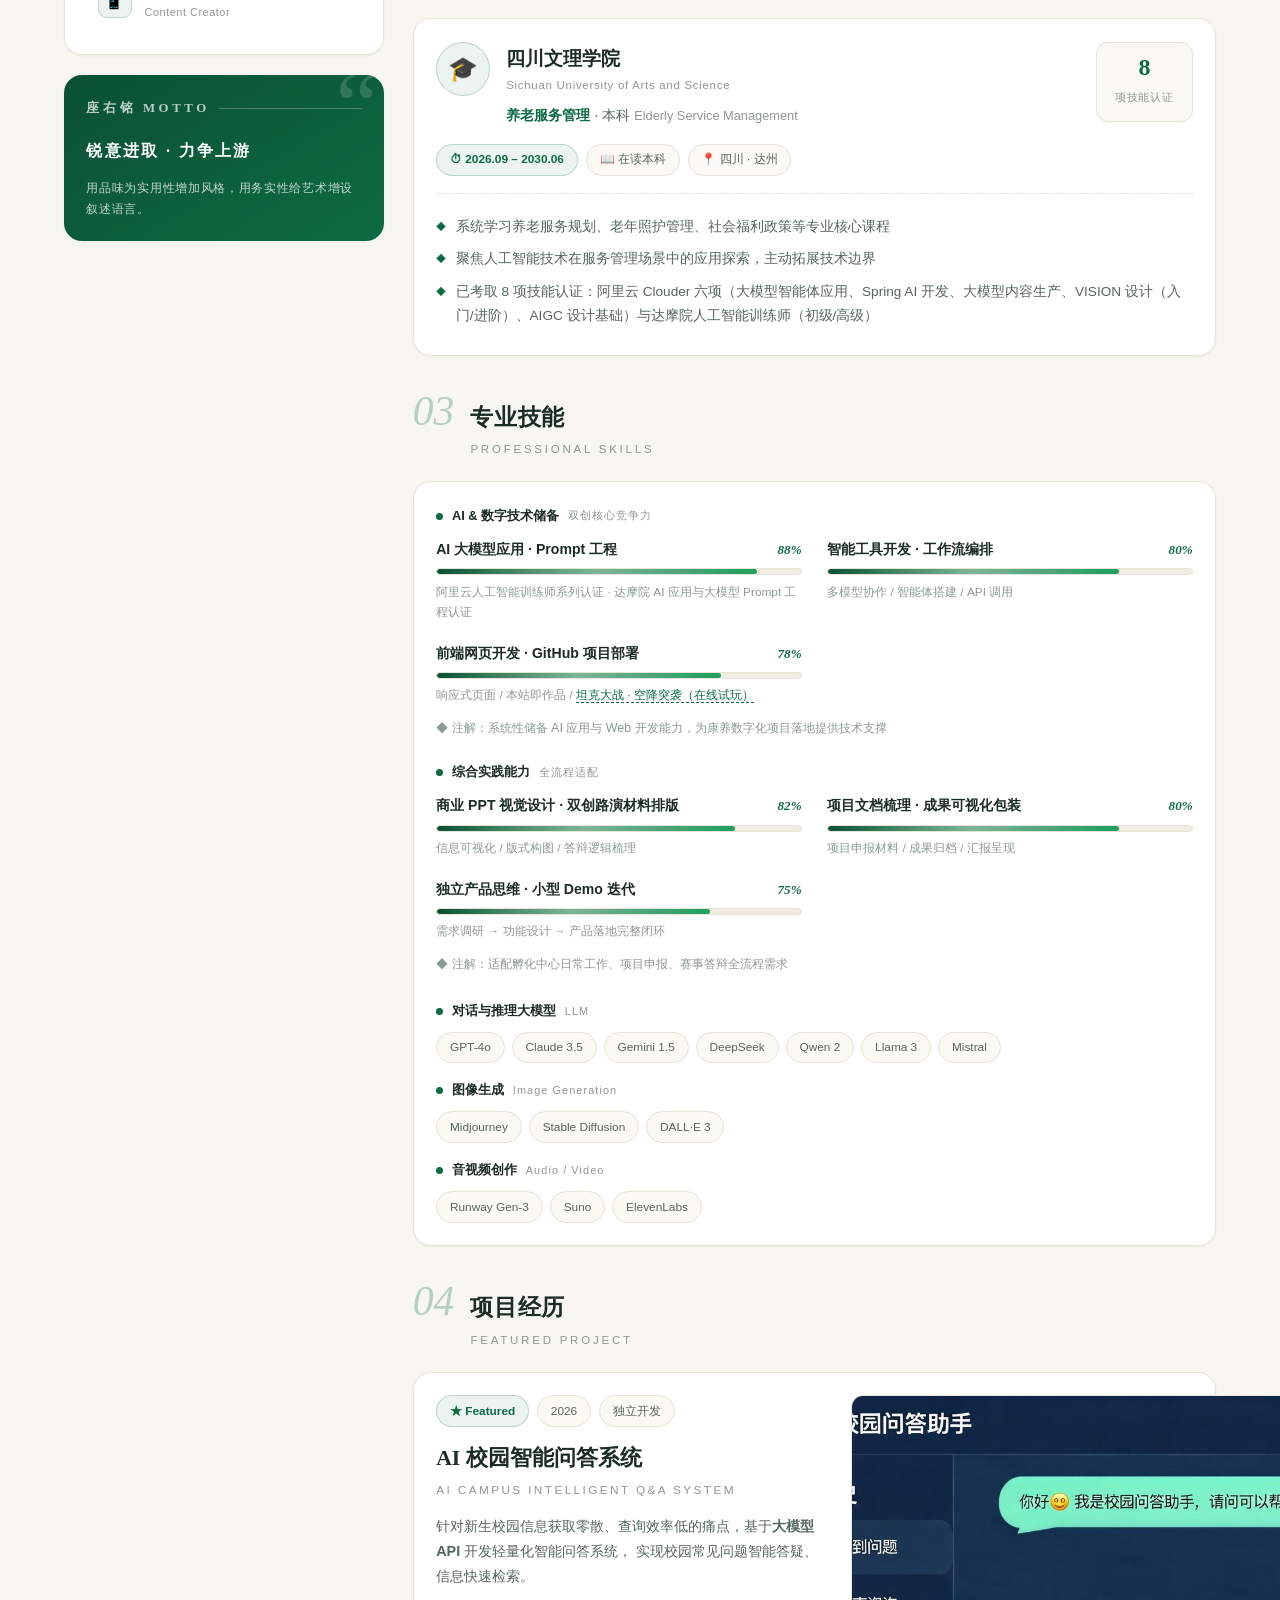
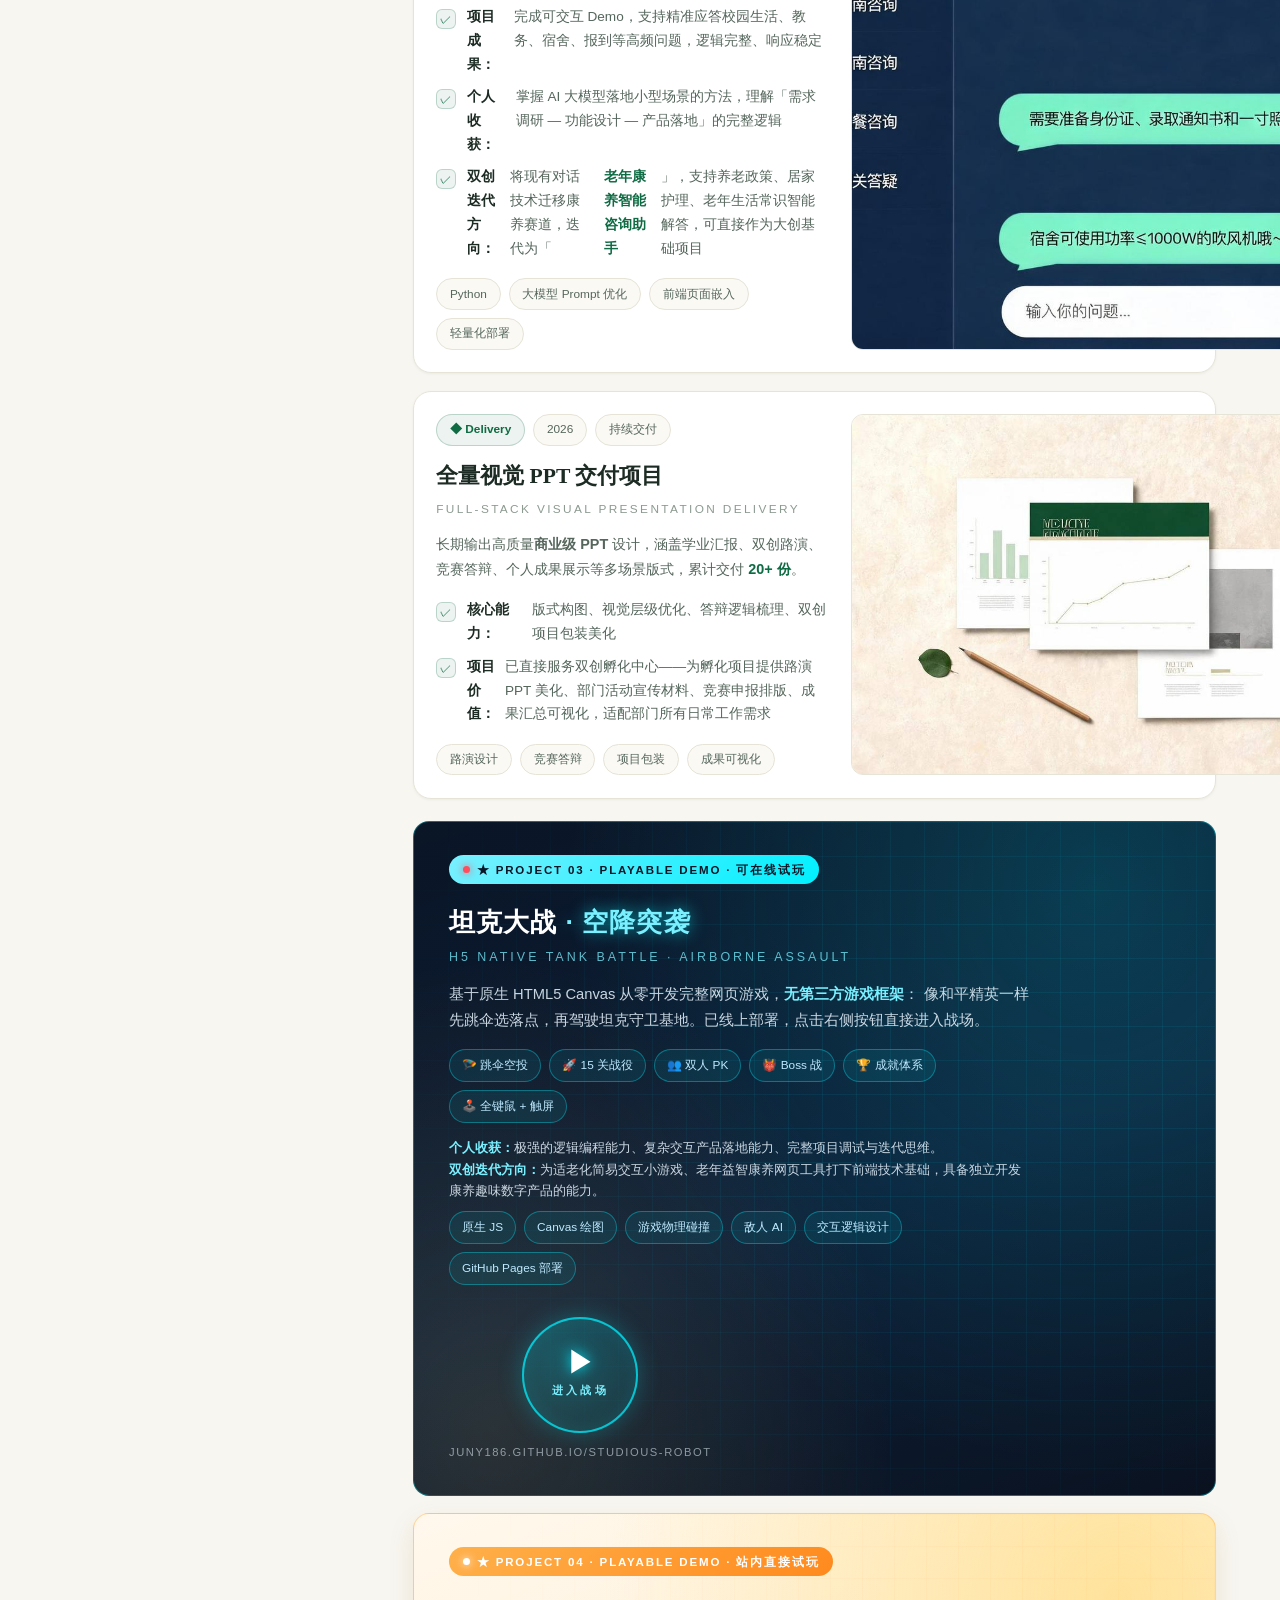
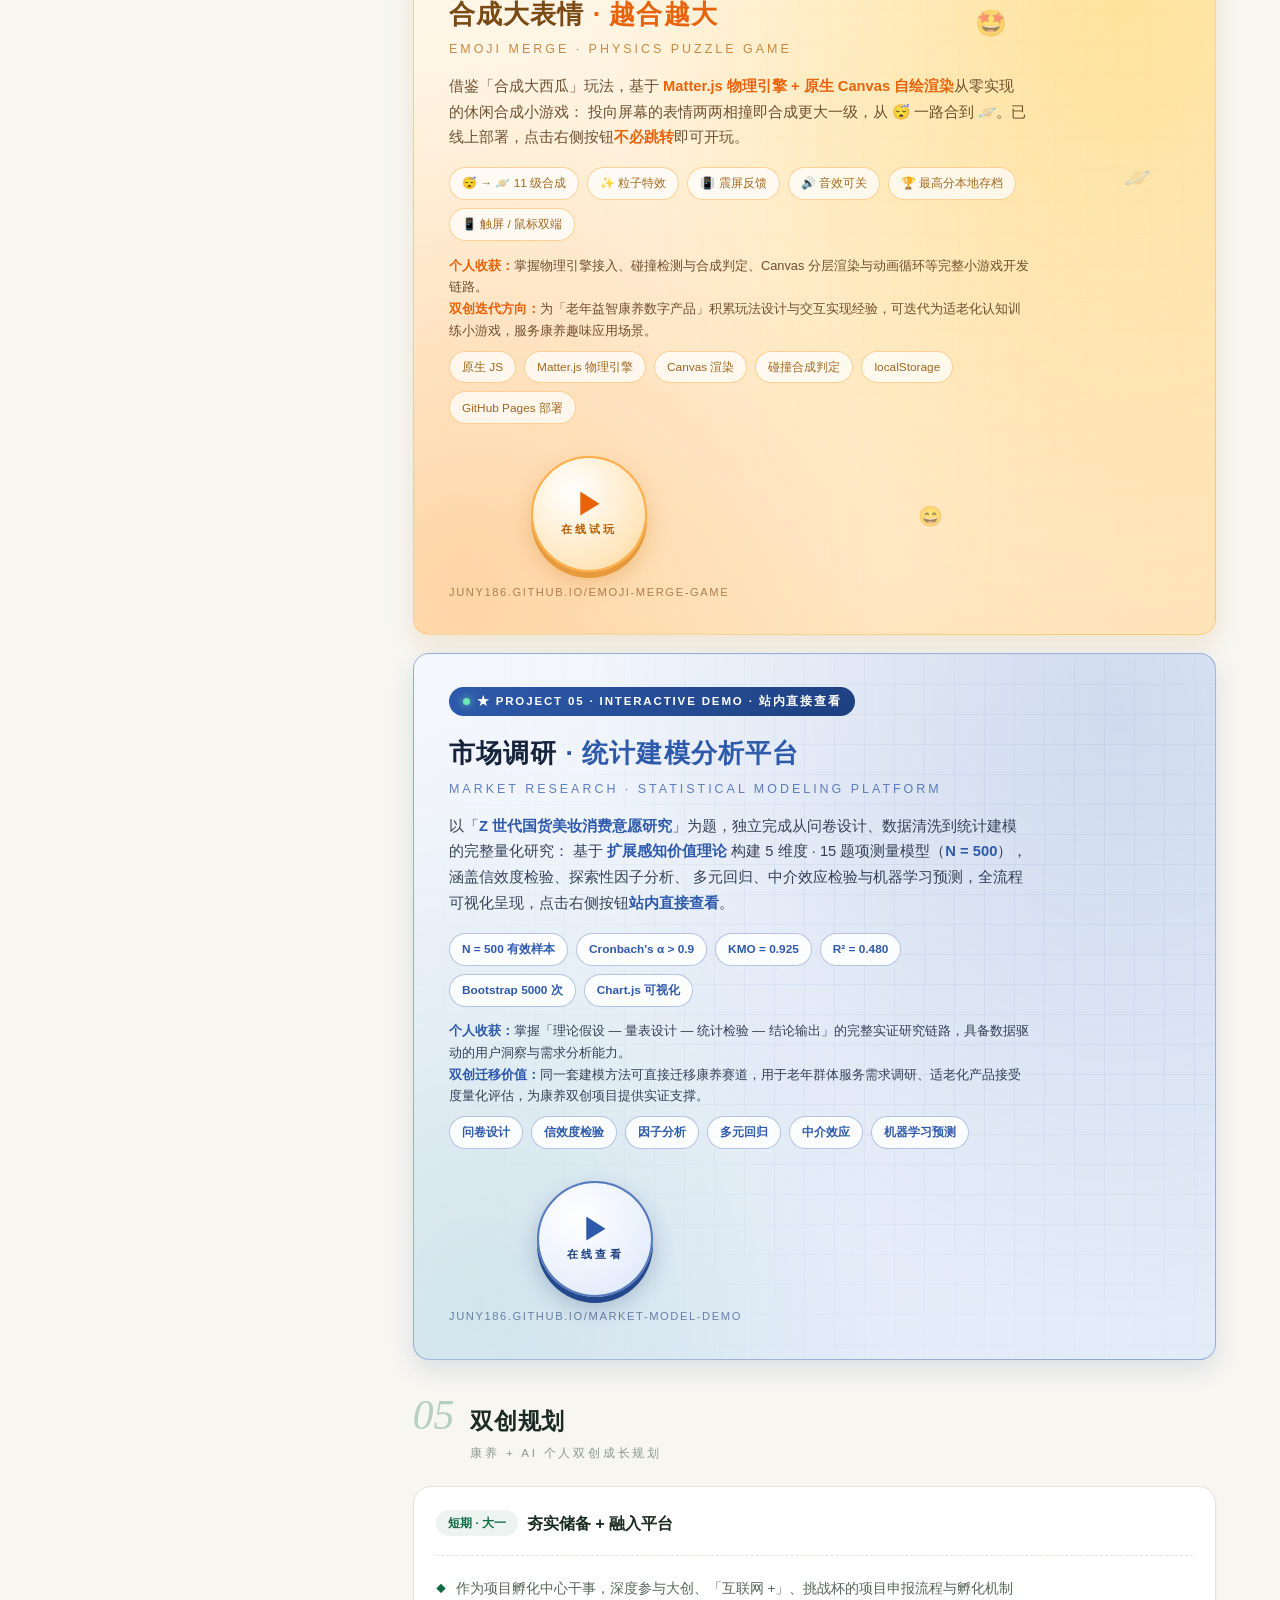
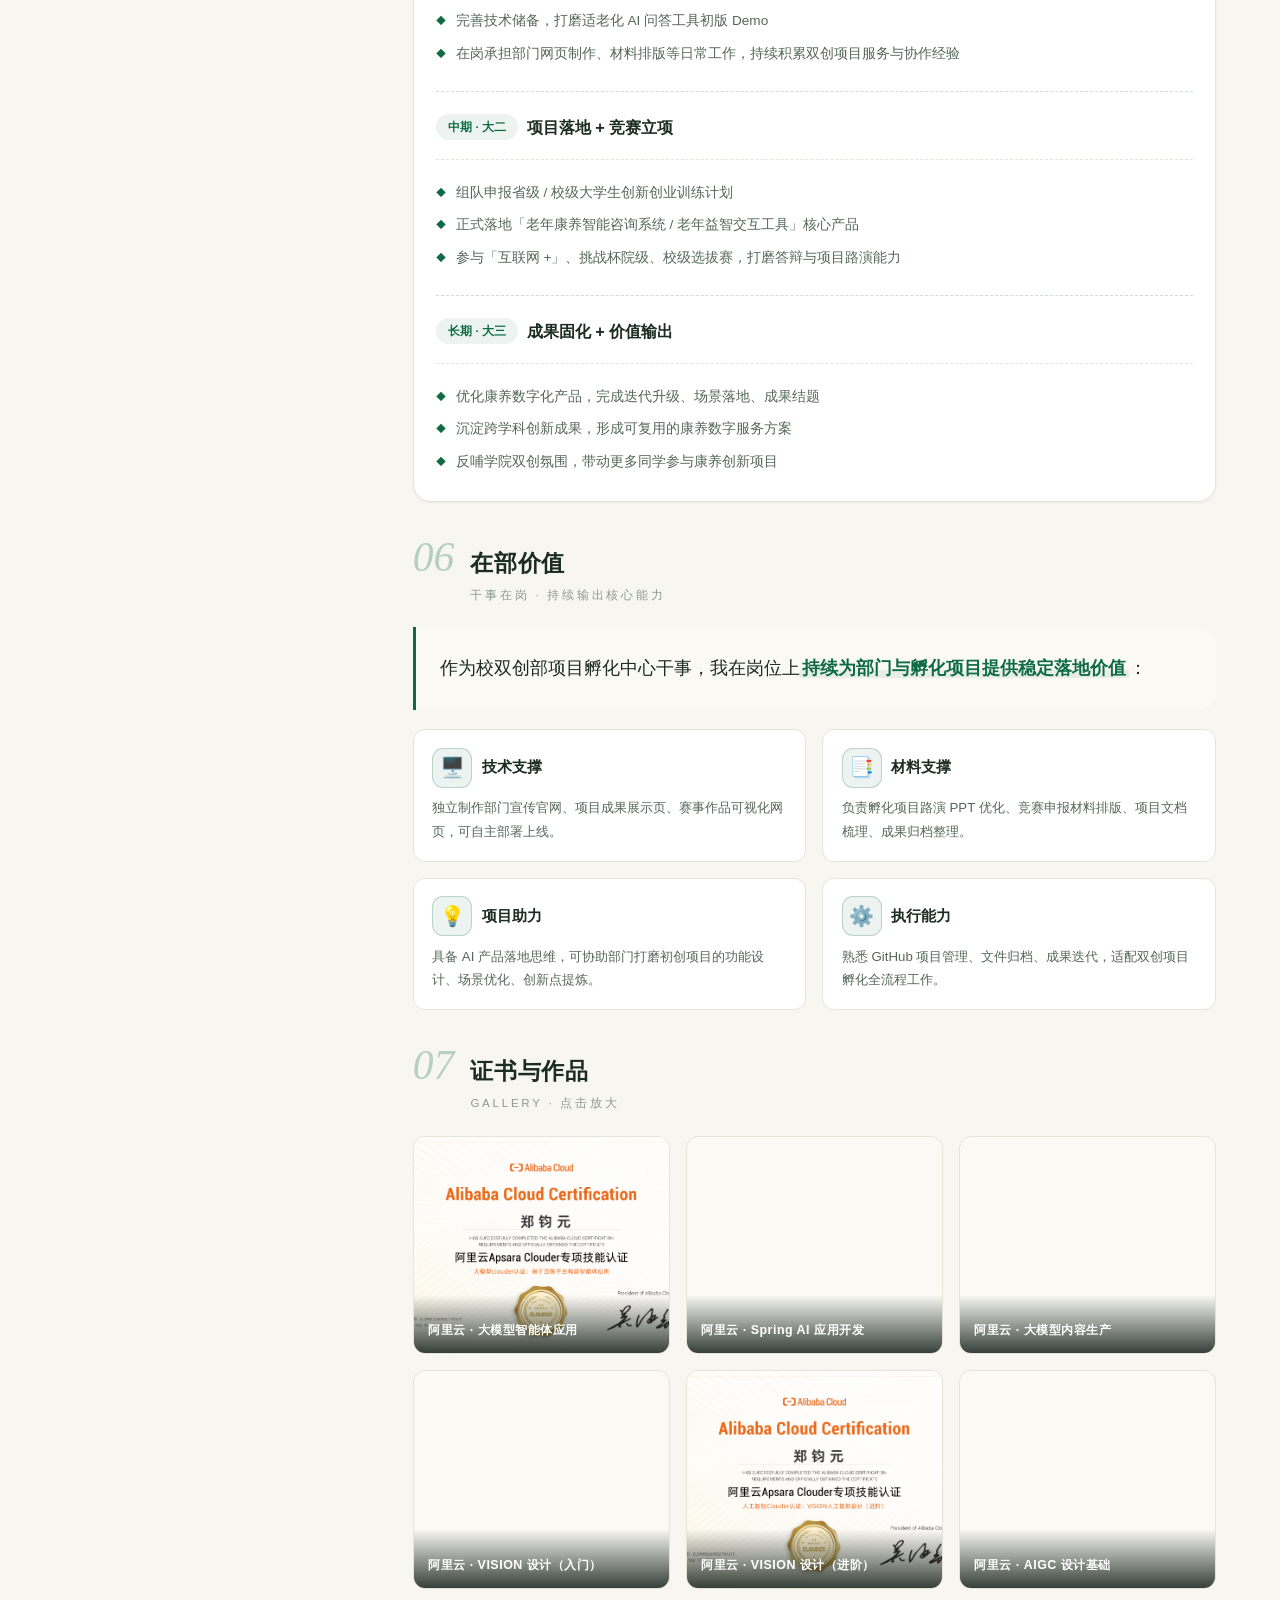
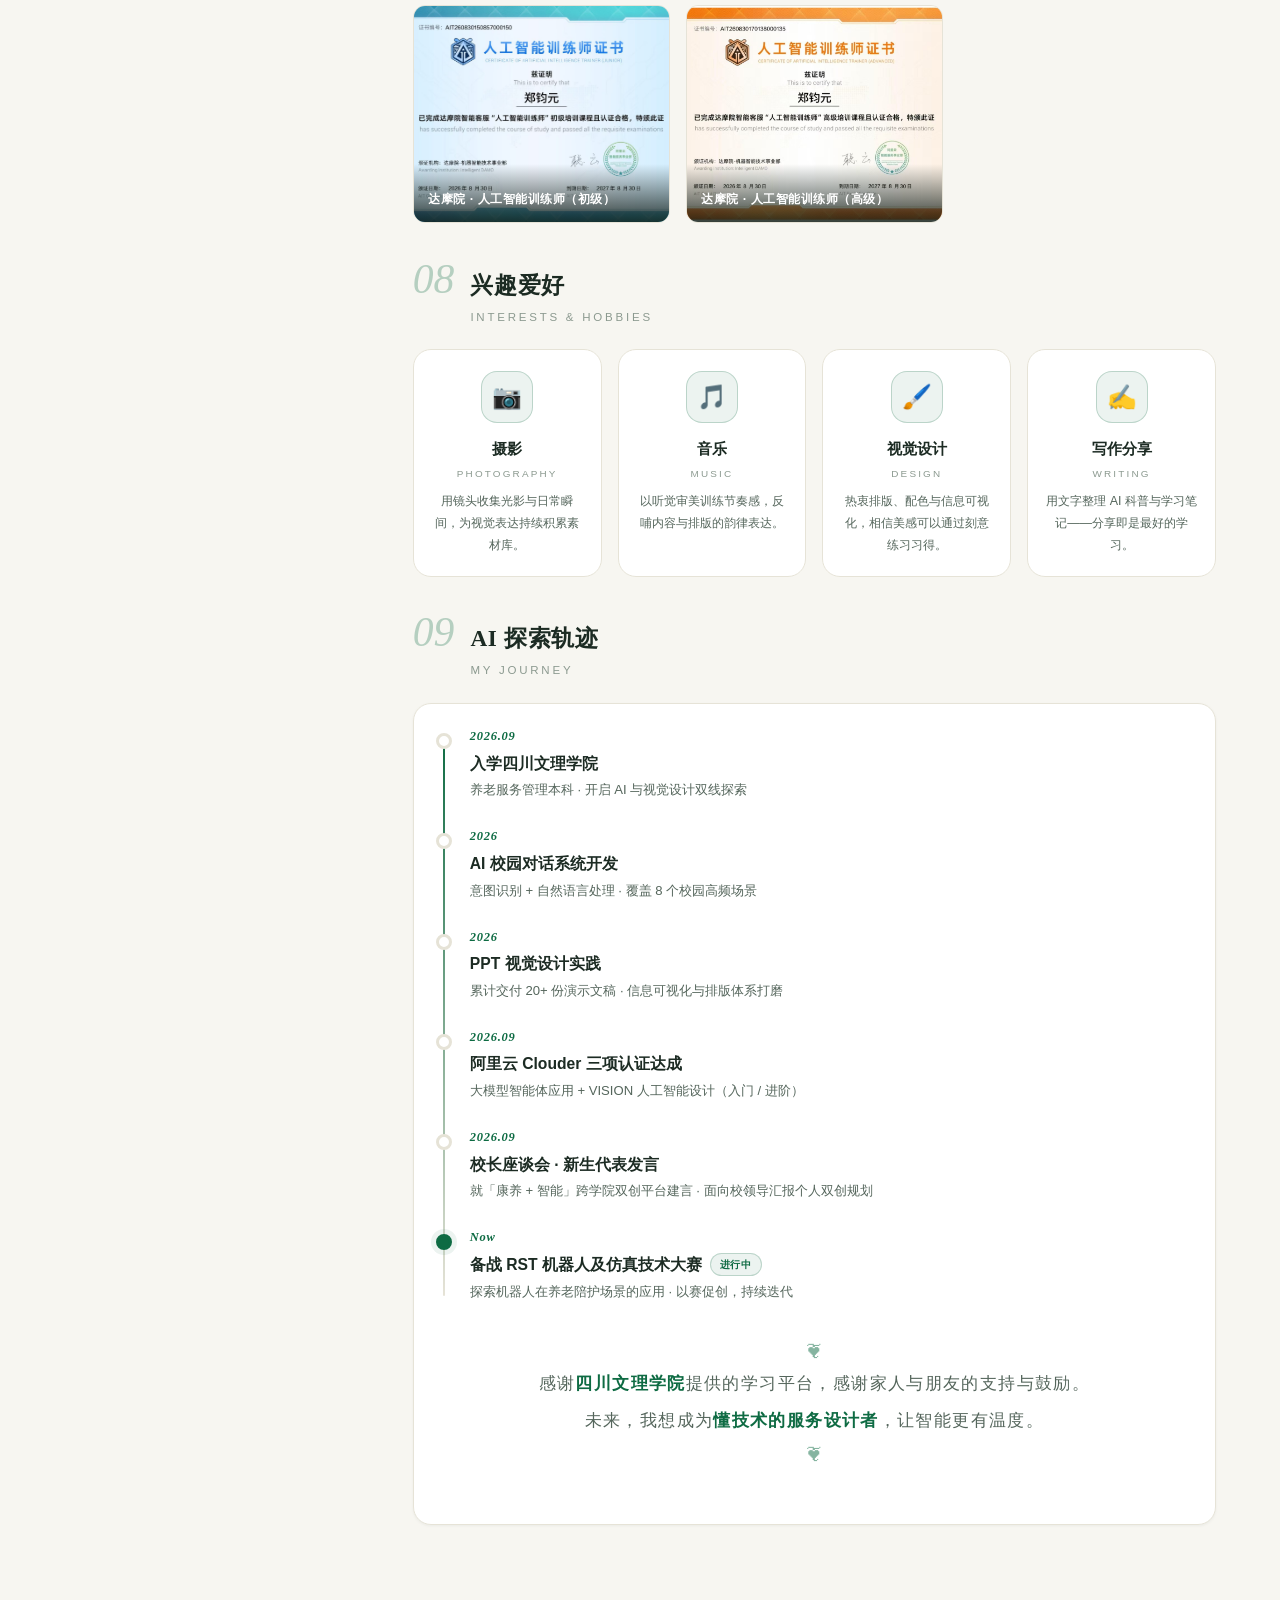
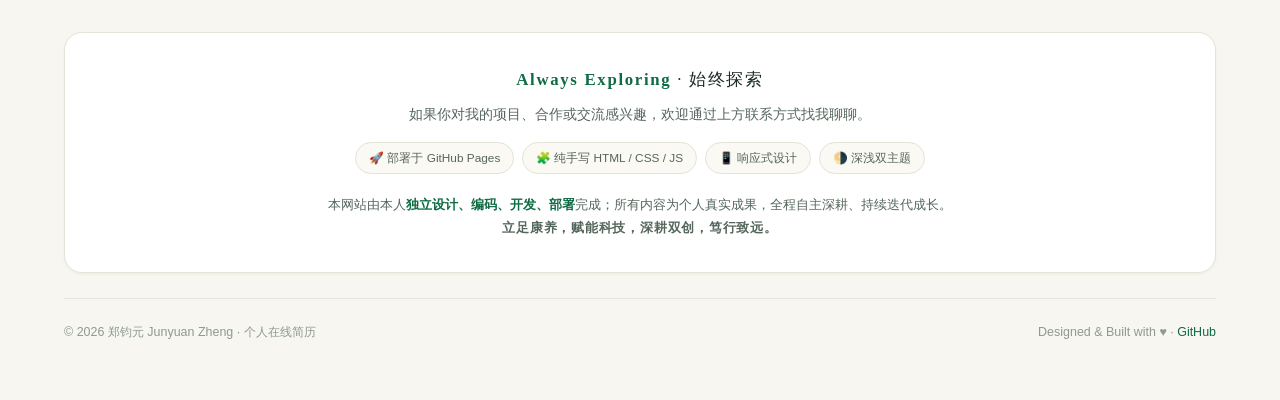
==== commit b6cc5a2b: "feat: 新增「市场调研统计建模分析平台」项目卡片 + 站内查看 - 新增 market-model-demo/（Z世代国货美妆消费意愿研究：信效度/因子/回归/中介/ML预测） - 项目经历新增 " ====
--- a/index.html
+++ b/index.html
@@ -997,6 +997,75 @@
         }
         @media print { .emoji-banner { break-inside: avoid; } }
 
+        /* ---- 项目亮点入口（市场建模分析平台 · 学术蓝数据风） ---- */
+        .model-banner {
+            margin-top: 1.1rem; position: relative; overflow: hidden; border-radius: 16px;
+            border: 1px solid rgba(46,90,172,.4); color: #16233c; padding: 2rem 2.2rem;
+            display: flex; align-items: center; gap: 2rem; justify-content: space-between; flex-wrap: wrap;
+            background:
+                radial-gradient(115% 150% at 88% 8%, rgba(46,90,172,.16), transparent 58%),
+                radial-gradient(95% 130% at 8% 92%, rgba(14,143,115,.10), transparent 55%),
+                linear-gradient(160deg, #f4f7fc 0%, #eaf0fa 55%, #e2ebf8 100%);
+            box-shadow: 0 10px 26px rgba(30,60,120,.12);
+        }
+        .model-banner::before {
+            content: ''; position: absolute; inset: 0; pointer-events: none;
+            background-image:
+                linear-gradient(rgba(46,90,172,.06) 1px, transparent 1px),
+                linear-gradient(90deg, rgba(46,90,172,.06) 1px, transparent 1px);
+            background-size: 30px 30px;
+            -webkit-mask-image: radial-gradient(78% 78% at 72% 40%, #000 30%, transparent 100%);
+            mask-image: radial-gradient(78% 78% at 72% 40%, #000 30%, transparent 100%);
+        }
+        .model-banner::after {
+            content: ''; position: absolute; left: -60%; top: 0; width: 45%; height: 100%;
+            background: linear-gradient(105deg, transparent, rgba(46,90,172,.08), transparent);
+            transform: skewX(-18deg); animation: gbSheen 6.5s ease-in-out infinite; pointer-events: none;
+        }
+        .mb-info { position: relative; z-index: 1; max-width: 580px; }
+        .mb-badge {
+            display: inline-flex; align-items: center; gap: .45rem; font-size: .72rem; letter-spacing: .16em;
+            color: #fff; background: linear-gradient(135deg, #2e5aac, #1d4080);
+            padding: .28rem .85rem; border-radius: 999px; font-weight: 800;
+        }
+        .mb-badge i { width: 7px; height: 7px; border-radius: 50%; background: #6ee7b7; box-shadow: 0 0 8px #6ee7b7; animation: gbBlink 1.2s steps(1) infinite; font-style: normal; }
+        .model-banner h3 { font-size: 1.65rem; margin: .9rem 0 .15rem; color: #16233c; letter-spacing: .04em; }
+        .model-banner h3 em { font-style: normal; color: #2e5aac; }
+        .mb-sub { font-size: .78rem; letter-spacing: .24em; color: rgba(46,90,172,.75); margin-bottom: .8rem; }
+        .mb-desc { font-size: .92rem; line-height: 1.75; color: rgba(22,35,60,.85); }
+        .mb-desc b { color: #2e5aac; }
+        .mb-chips { display: flex; flex-wrap: wrap; gap: .5rem; margin-top: 1rem; }
+        .mb-chips span {
+            font-size: .74rem; padding: .32rem .75rem; border-radius: 999px;
+            border: 1px solid rgba(46,90,172,.35); color: #2e5aac; background: rgba(255,255,255,.85);
+            font-weight: 600;
+        }
+        .mb-action { position: relative; z-index: 1; display: flex; flex-direction: column; align-items: center; gap: .65rem; }
+        .mb-play {
+            position: relative; display: inline-flex; flex-direction: column; align-items: center; justify-content: center;
+            width: 116px; height: 116px; border-radius: 50%; text-decoration: none; cursor: pointer;
+            border: 2px solid rgba(46,90,172,.6); color: #1d4080; font-family: inherit;
+            background: radial-gradient(circle at 35% 30%, #ffffff, #e7eefb 70%, #d3e2f7);
+            box-shadow: 0 6px 0 #24488c, 0 10px 22px rgba(30,60,120,.28);
+            transition: transform .22s, box-shadow .22s, border-color .22s;
+        }
+        .mb-play b { font-size: 1.7rem; line-height: 1; color: #2e5aac; }
+        .mb-play span { font-size: .66rem; margin-top: .3rem; letter-spacing: .3em; font-weight: 800; }
+        .mb-play:hover {
+            transform: translateY(-3px) scale(1.05); border-color: #2e5aac;
+            box-shadow: 0 9px 0 #24488c, 0 14px 30px rgba(30,60,120,.38);
+        }
+        .mb-play::before {
+            content: ''; position: absolute; width: 116px; height: 116px; border-radius: 50%;
+            border: 2px solid rgba(46,90,172,.45); animation: gbPulse 2.2s ease-out infinite;
+        }
+        .mb-hint { font-size: .7rem; color: rgba(30,60,120,.6); letter-spacing: .14em; }
+        @media (max-width: 760px) {
+            .model-banner { padding: 1.5rem 1.2rem; }
+            .mb-play, .mb-play::before { width: 94px; height: 94px; }
+        }
+        @media print { .model-banner { break-inside: avoid; } }
+
         /* ---- 站内试玩弹层（iframe） ---- */
         .game-modal {
             position: fixed; inset: 0; z-index: 1000;
@@ -1010,9 +1079,9 @@
         }
         .game-modal-body {
             position: relative; z-index: 1; display: flex; flex-direction: column;
-            width: min(96vw, 520px); height: min(88vh, 900px);
-            border-radius: 20px; overflow: hidden; background: #ffe3a8;
-            border: 1px solid rgba(255,200,110,.7);
+            width: min(96vw, 1220px); height: min(88vh, 900px);
+            border-radius: 20px; overflow: hidden; background: #fff;
+            border: 1px solid rgba(120,140,180,.5);
             box-shadow: 0 40px 90px rgba(0,0,0,.5);
             transform: scale(.9) translateY(16px); opacity: 0;
             transition: all .36s cubic-bezier(.34,1.56,.64,1);
@@ -1024,6 +1093,12 @@
             background: linear-gradient(160deg, #ffedcf, #ffe0b0);
             border-bottom: 1px solid rgba(255,178,80,.45);
         }
+        .game-modal-body.theme-blue .game-modal-bar {
+            background: linear-gradient(160deg, #eaf0fa, #dfe9f7);
+            border-bottom: 1px solid rgba(46,90,172,.35);
+        }
+        .game-modal-body.theme-blue { background: #f4f7fc; }
+        .game-modal-body.theme-blue iframe { background: #f4f7fc; }
         .game-modal-bar .gmb-title { font-size: .82rem; font-weight: 800; color: #7a4a12; }
         .game-modal-bar .gmb-new {
             margin-left: auto; font-size: .7rem; color: #a2681f; text-decoration: none;
@@ -2193,6 +2268,36 @@
                         <span class="eb-hint">JUNY186.GITHUB.IO/EMOJI-MERGE-GAME</span>
                     </div>
                 </div>
+
+                <!-- 项目五：市场调研统计建模分析平台（学术蓝数据风 + 站内直接查看） -->
+                <div class="model-banner reveal" style="--d:.22s">
+                    <div class="mb-info">
+                        <span class="mb-badge"><i></i>★ PROJECT 05 · INTERACTIVE DEMO · 站内直接查看</span>
+                        <h3>市场调研 <em>· 统计建模分析平台</em></h3>
+                        <p class="mb-sub">MARKET RESEARCH · STATISTICAL MODELING PLATFORM</p>
+                        <p class="mb-desc">
+                            以「<b>Z 世代国货美妆消费意愿研究</b>」为题，独立完成从问卷设计、数据清洗到统计建模的完整量化研究：
+                            基于 <b>扩展感知价值理论</b> 构建 5 维度 · 15 题项测量模型（<b>N = 500</b>），涵盖信效度检验、探索性因子分析、
+                            多元回归、中介效应检验与机器学习预测，全流程可视化呈现，点击右侧按钮<b>站内直接查看</b>。
+                        </p>
+                        <div class="mb-chips">
+                            <span>N = 500 有效样本</span><span>Cronbach's α &gt; 0.9</span><span>KMO = 0.925</span><span>R² = 0.480</span><span>Bootstrap 5000 次</span><span>Chart.js 可视化</span>
+                        </div>
+                        <p class="mb-desc" style="margin-top:.85rem;font-size:.8rem;line-height:1.7;">
+                            <b>个人收获：</b>掌握「理论假设 — 量表设计 — 统计检验 — 结论输出」的完整实证研究链路，具备数据驱动的用户洞察与需求分析能力。<br>
+                            <b>双创迁移价值：</b>同一套建模方法可直接迁移康养赛道，用于老年群体服务需求调研、适老化产品接受度量化评估，为康养双创项目提供实证支撑。
+                        </p>
+                        <div class="mb-chips" style="margin-top:.55rem">
+                            <span>问卷设计</span><span>信效度检验</span><span>因子分析</span><span>多元回归</span><span>中介效应</span><span>机器学习预测</span>
+                        </div>
+                    </div>
+                    <div class="mb-action">
+                        <button class="mb-play" type="button" id="modelPlayBtn" aria-label="在站内查看市场建模分析平台">
+                            <b>▶</b><span>在线查看</span>
+                        </button>
+                        <span class="mb-hint">JUNY186.GITHUB.IO/MARKET-MODEL-DEMO</span>
+                    </div>
+                </div>
             </section>
 
             <!-- 双创规划 -->
@@ -2465,11 +2570,11 @@
         <div class="game-modal-backdrop" id="gameModalBackdrop"></div>
         <div class="game-modal-body">
             <div class="game-modal-bar">
-                <span class="gmb-title">🤩 合成大表情 · 在线试玩</span>
-                <a class="gmb-new" href="https://juny186.github.io/emoji-merge-game/" target="_blank" rel="noopener">全屏打开 ↗</a>
+                <span class="gmb-title" id="gameModalTitle">🤩 合成大表情 · 在线试玩</span>
+                <a class="gmb-new" id="gameModalNew" href="https://juny186.github.io/emoji-merge-game/" target="_blank" rel="noopener">全屏打开 ↗</a>
                 <button class="game-modal-close" id="gameModalClose" aria-label="关闭试玩">✕</button>
             </div>
-            <iframe id="gameModalFrame" title="合成大表情 在线试玩" data-src="emoji-game/index.html" allow="autoplay; fullscreen" scrolling="no"></iframe>
+            <iframe id="gameModalFrame" title="站内试玩内容" allow="autoplay; fullscreen" scrolling="no"></iframe>
             <div class="game-modal-loading" id="gameModalLoading">
                 <span class="gml-spin" aria-hidden="true"></span>
                 <span>游戏加载中…</span>
@@ -2512,6 +2617,7 @@
             'AI 应用开发者',
             '独立项目落地者',
             '孵化中心干事',
+            '市场建模分析',
             '坦克大战开发者',
             '技能认证 ×8'
         ];
@@ -2653,19 +2759,38 @@
             if (e.key === 'Escape') closeLightbox();
         });
 
-        /* ---------- 6.5 站内试玩弹层（合成大表情，iframe 懒加载） ---------- */
+        /* ---------- 6.5 站内试玩弹层（iframe 懒加载，支持多个内容源） ---------- */
         var gameModal = document.getElementById('gameModal');
+        var gameModalBody = gameModal.querySelector('.game-modal-body');
         var gameFrame = document.getElementById('gameModalFrame');
         var gameLoading = document.getElementById('gameModalLoading');
-
-        function openGameModal() {
-            // 首次打开才真正加载游戏，避免拖慢简历首屏
-            if (!gameFrame.getAttribute('src')) {
+        var gameModalTitle = document.getElementById('gameModalTitle');
+        var gameModalNew = document.getElementById('gameModalNew');
+        var loadedSrc = null;
+
+        var DEMO_SOURCES = {
+            emoji: { src: 'emoji-game/index.html', title: '🤩 合成大表情 · 在线试玩',
+                     url: 'https://juny186.github.io/emoji-merge-game/', theme: 'theme-orange', label: '全屏打开 ↗' },
+            model: { src: 'market-model-demo/index.html', title: '📊 Z 世代国货美妆消费意愿研究 · 建模分析平台',
+                     url: 'https://juny186.github.io/market-model-demo/', theme: 'theme-blue', label: '全屏打开 ↗' }
+        };
+
+        function openGameModal(key) {
+            var cfg = DEMO_SOURCES[key];
+            if (!cfg) return;
+            gameModalTitle.textContent = cfg.title;
+            gameModalNew.href = cfg.url;
+            gameModalNew.textContent = cfg.label;
+            gameModalBody.classList.remove('theme-orange', 'theme-blue');
+            gameModalBody.classList.add(cfg.theme);
+            // 切换内容源时强制重载
+            if (loadedSrc !== cfg.src) {
                 gameLoading.classList.remove('done');
                 gameFrame.addEventListener('load', function () {
                     gameLoading.classList.add('done');
-                });
-                gameFrame.setAttribute('src', gameFrame.getAttribute('data-src'));
+                }, { once: true });
+                gameFrame.setAttribute('src', cfg.src);
+                loadedSrc = cfg.src;
             } else {
                 gameLoading.classList.add('done');
             }
@@ -2674,12 +2799,14 @@
         }
         function closeGameModal() {
             gameModal.classList.remove('active');
-            // 关闭时把 iframe 挪回并重载，下次打开是全新一局且彻底静音
+            // 关闭时卸载 iframe，下次打开是全新一局且彻底静音
             gameFrame.removeAttribute('src');
+            loadedSrc = null;
             gameLoading.classList.remove('done');
             document.body.style.overflow = '';
         }
-        document.getElementById('emojiPlayBtn').addEventListener('click', openGameModal);
+        document.getElementById('emojiPlayBtn').addEventListener('click', function () { openGameModal('emoji'); });
+        document.getElementById('modelPlayBtn').addEventListener('click', function () { openGameModal('model'); });
         document.getElementById('gameModalClose').addEventListener('click', closeGameModal);
         document.getElementById('gameModalBackdrop').addEventListener('click', closeGameModal);
         document.addEventListener('keydown', function (e) {
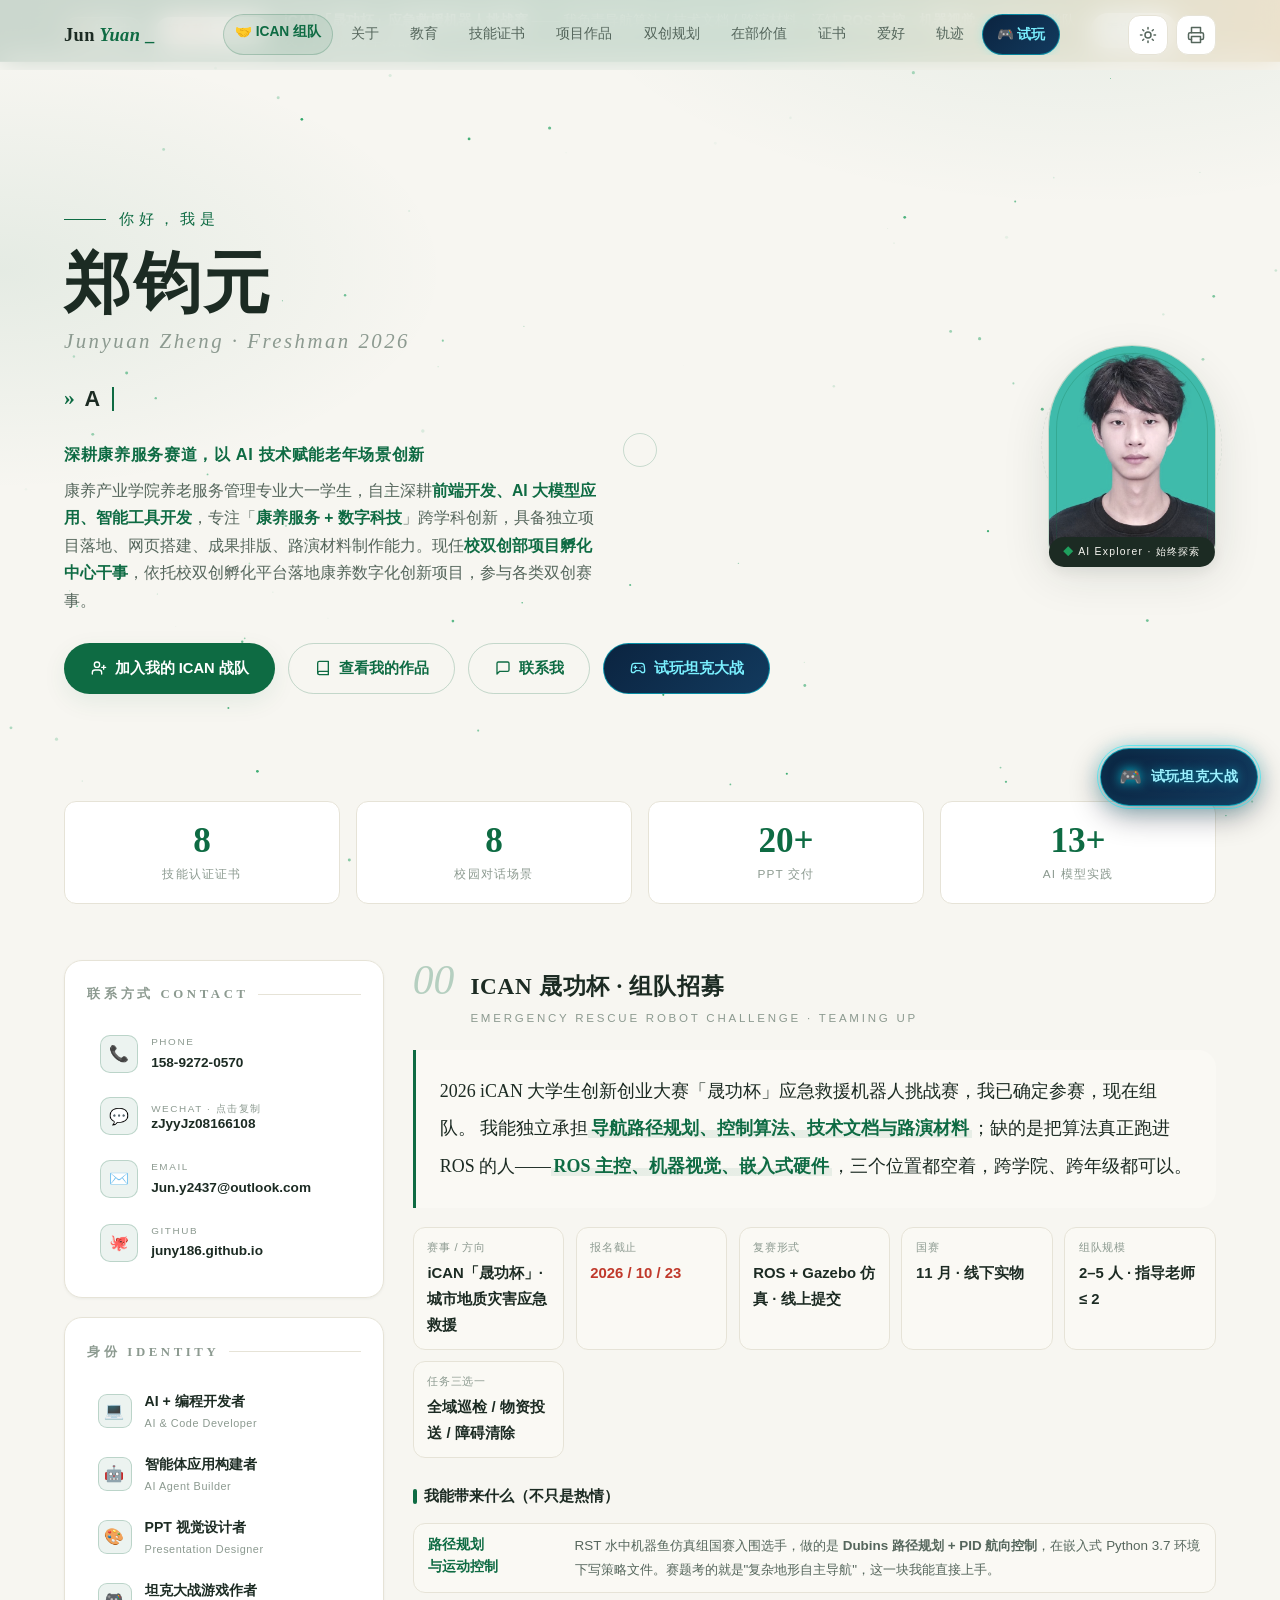
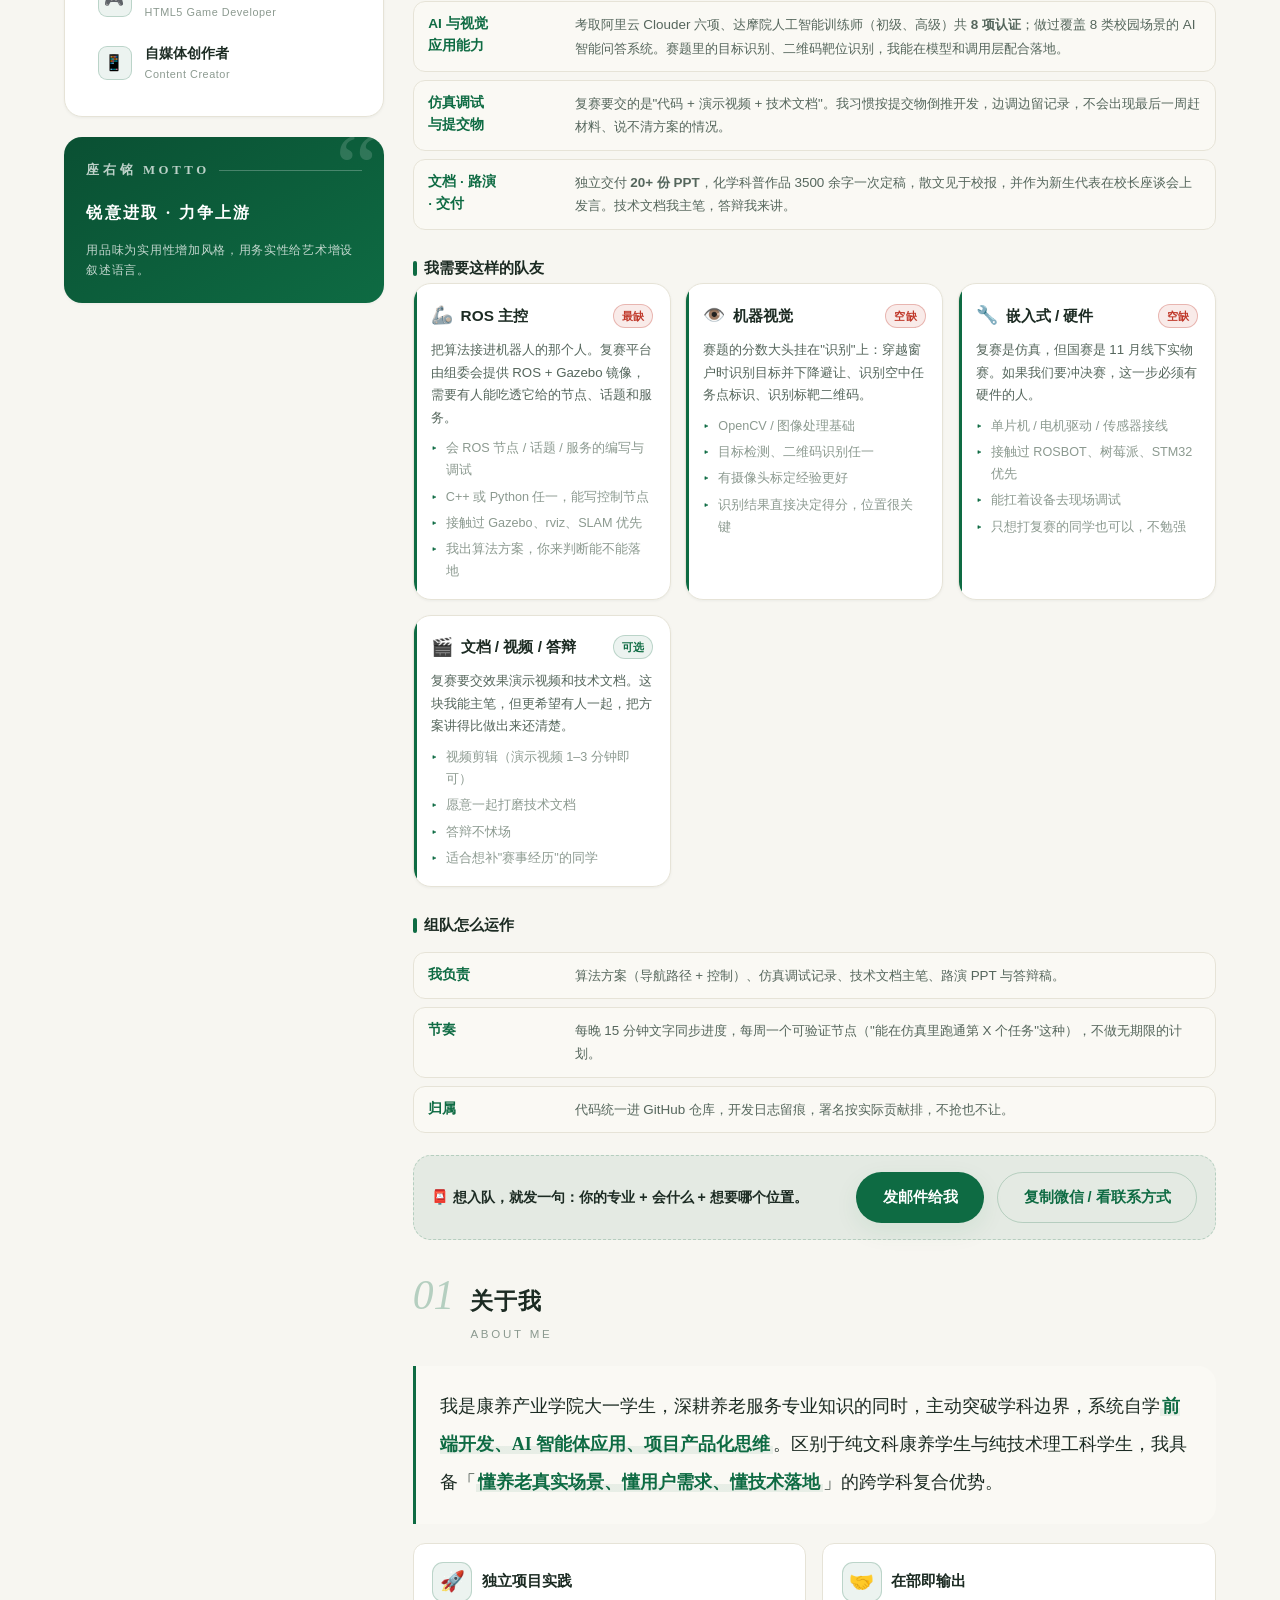
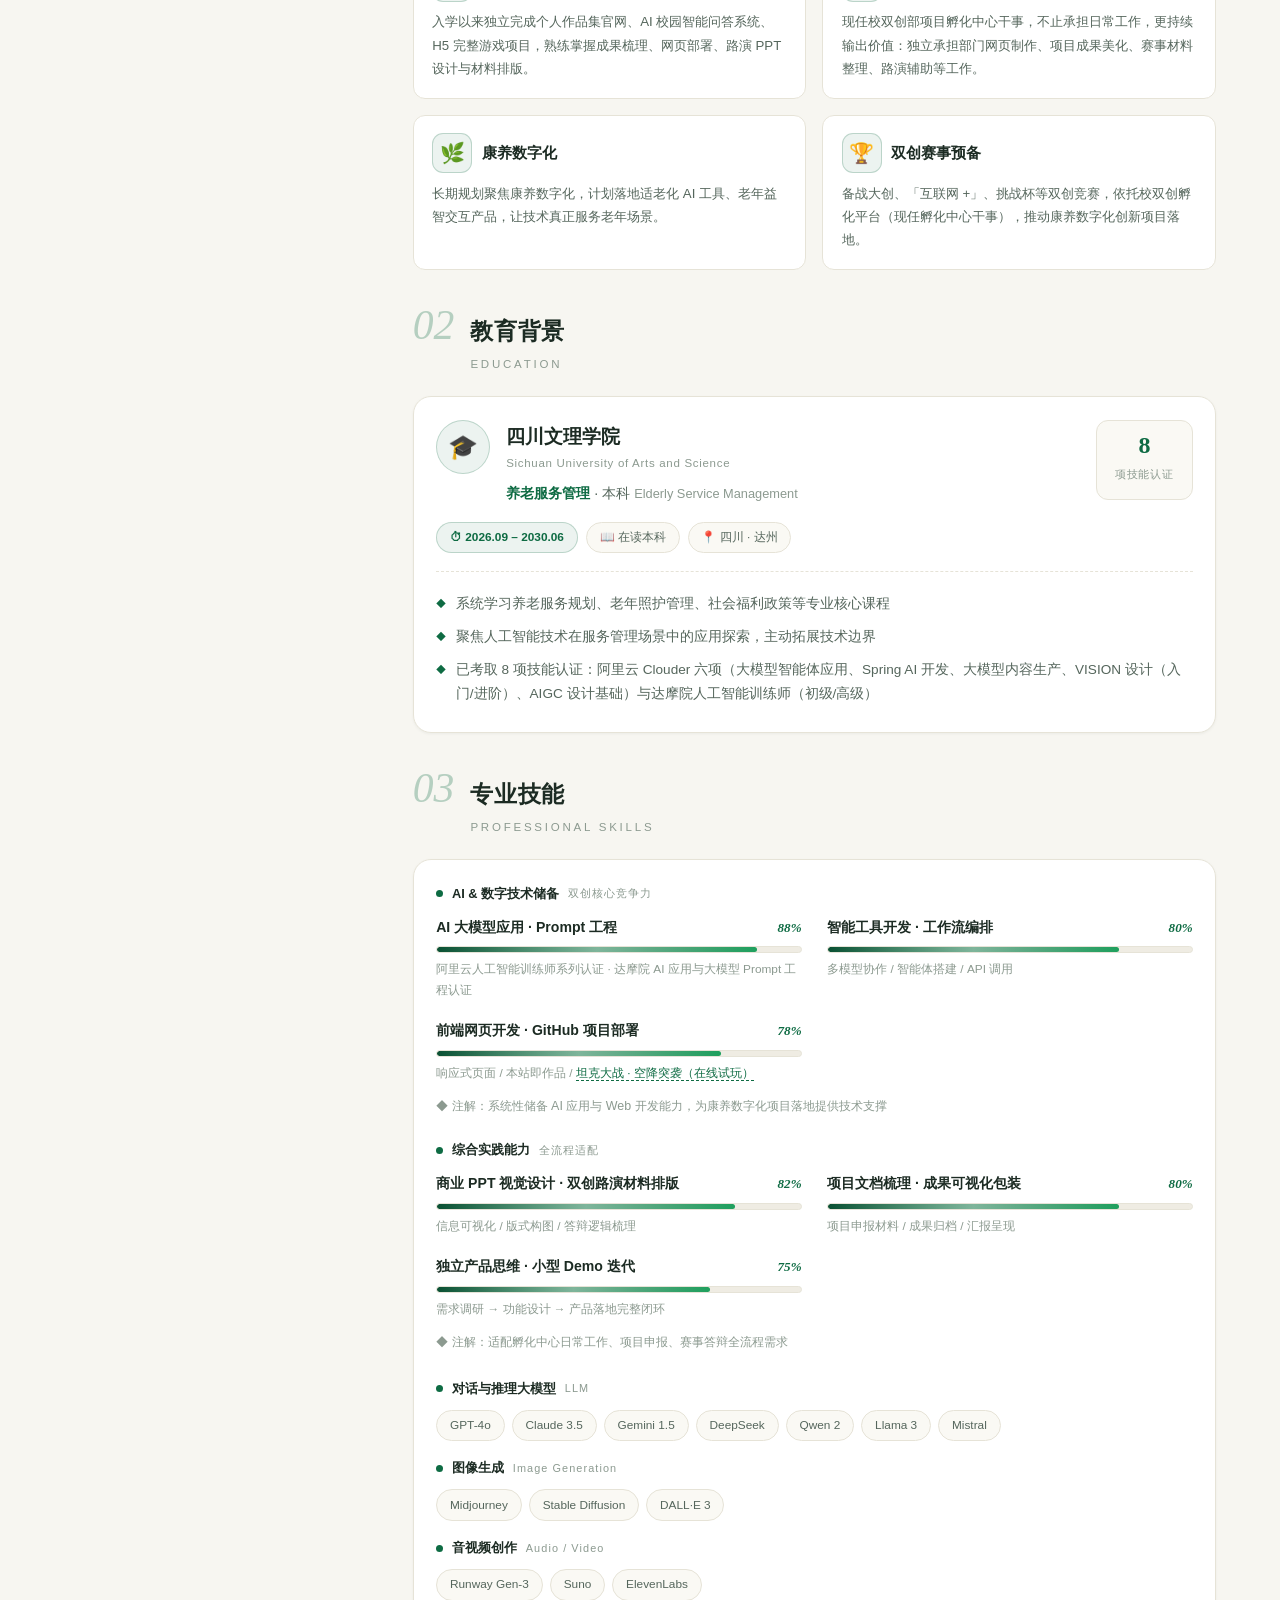
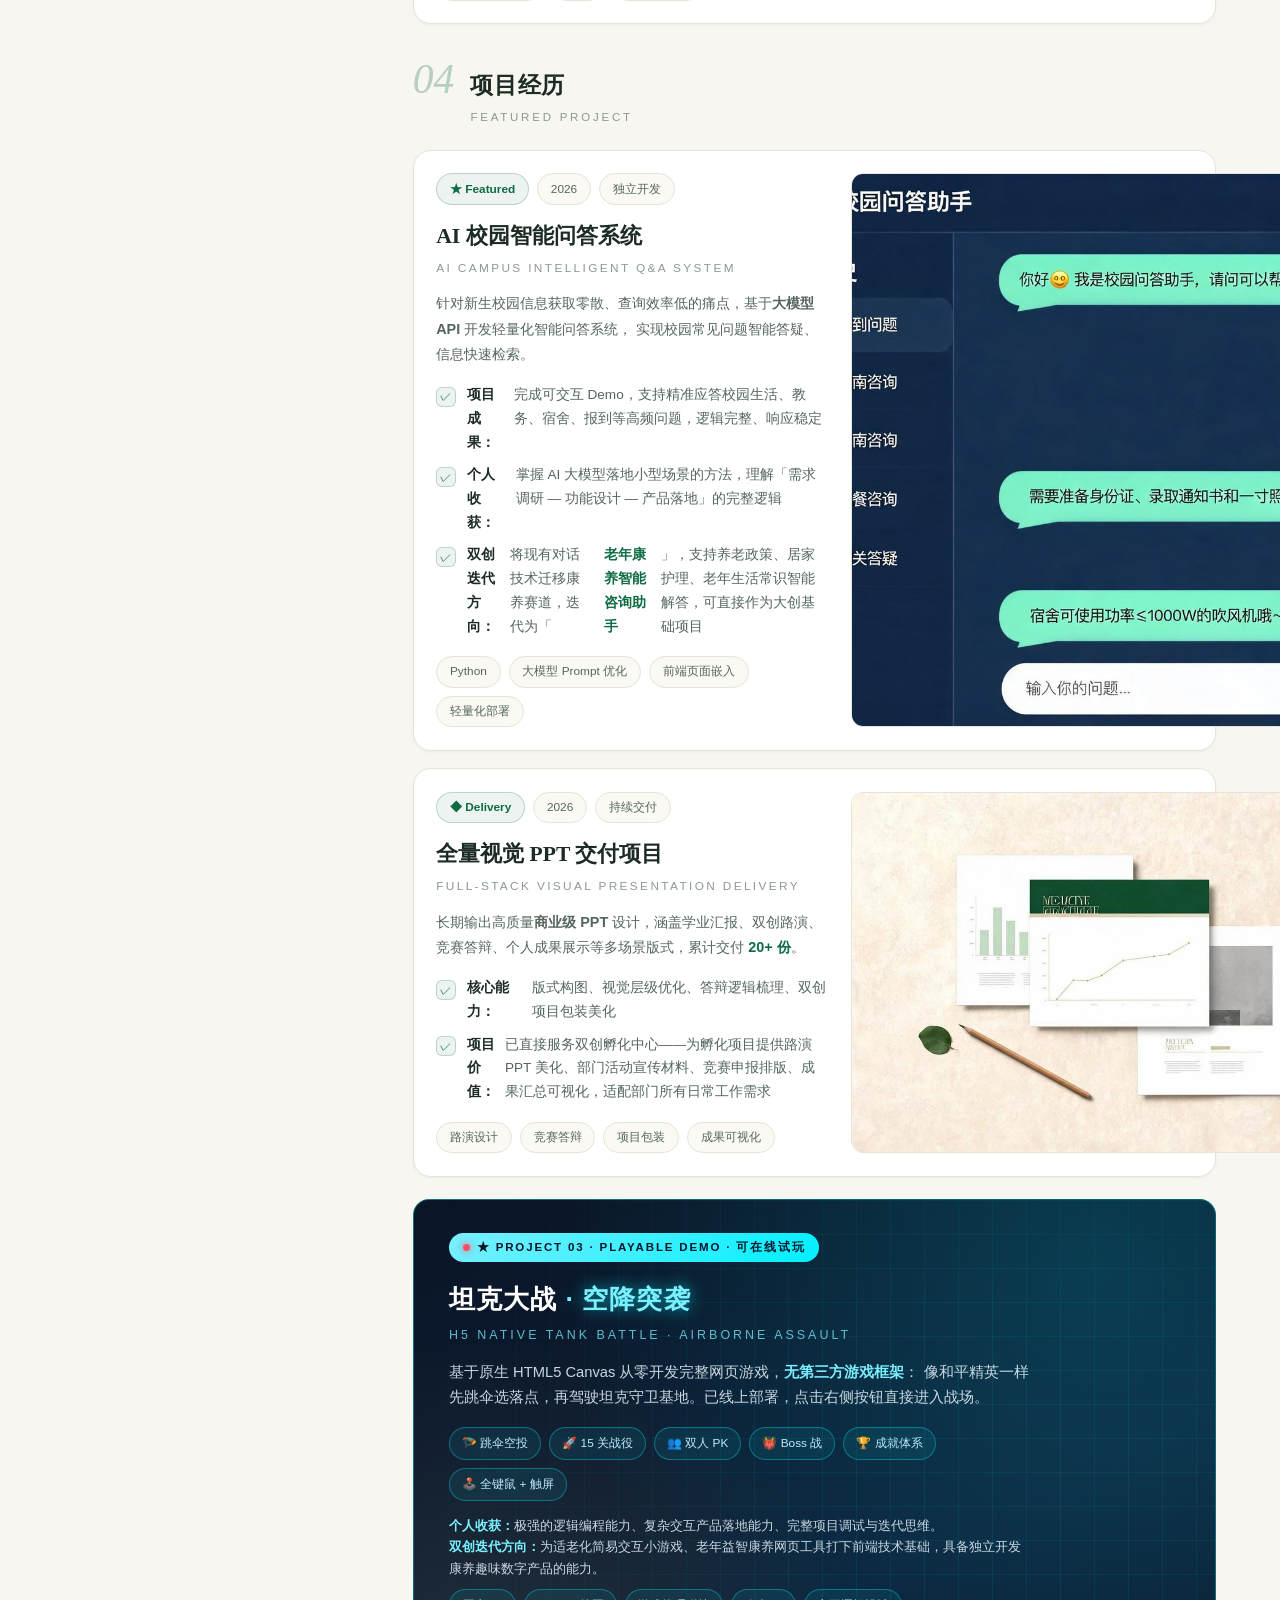
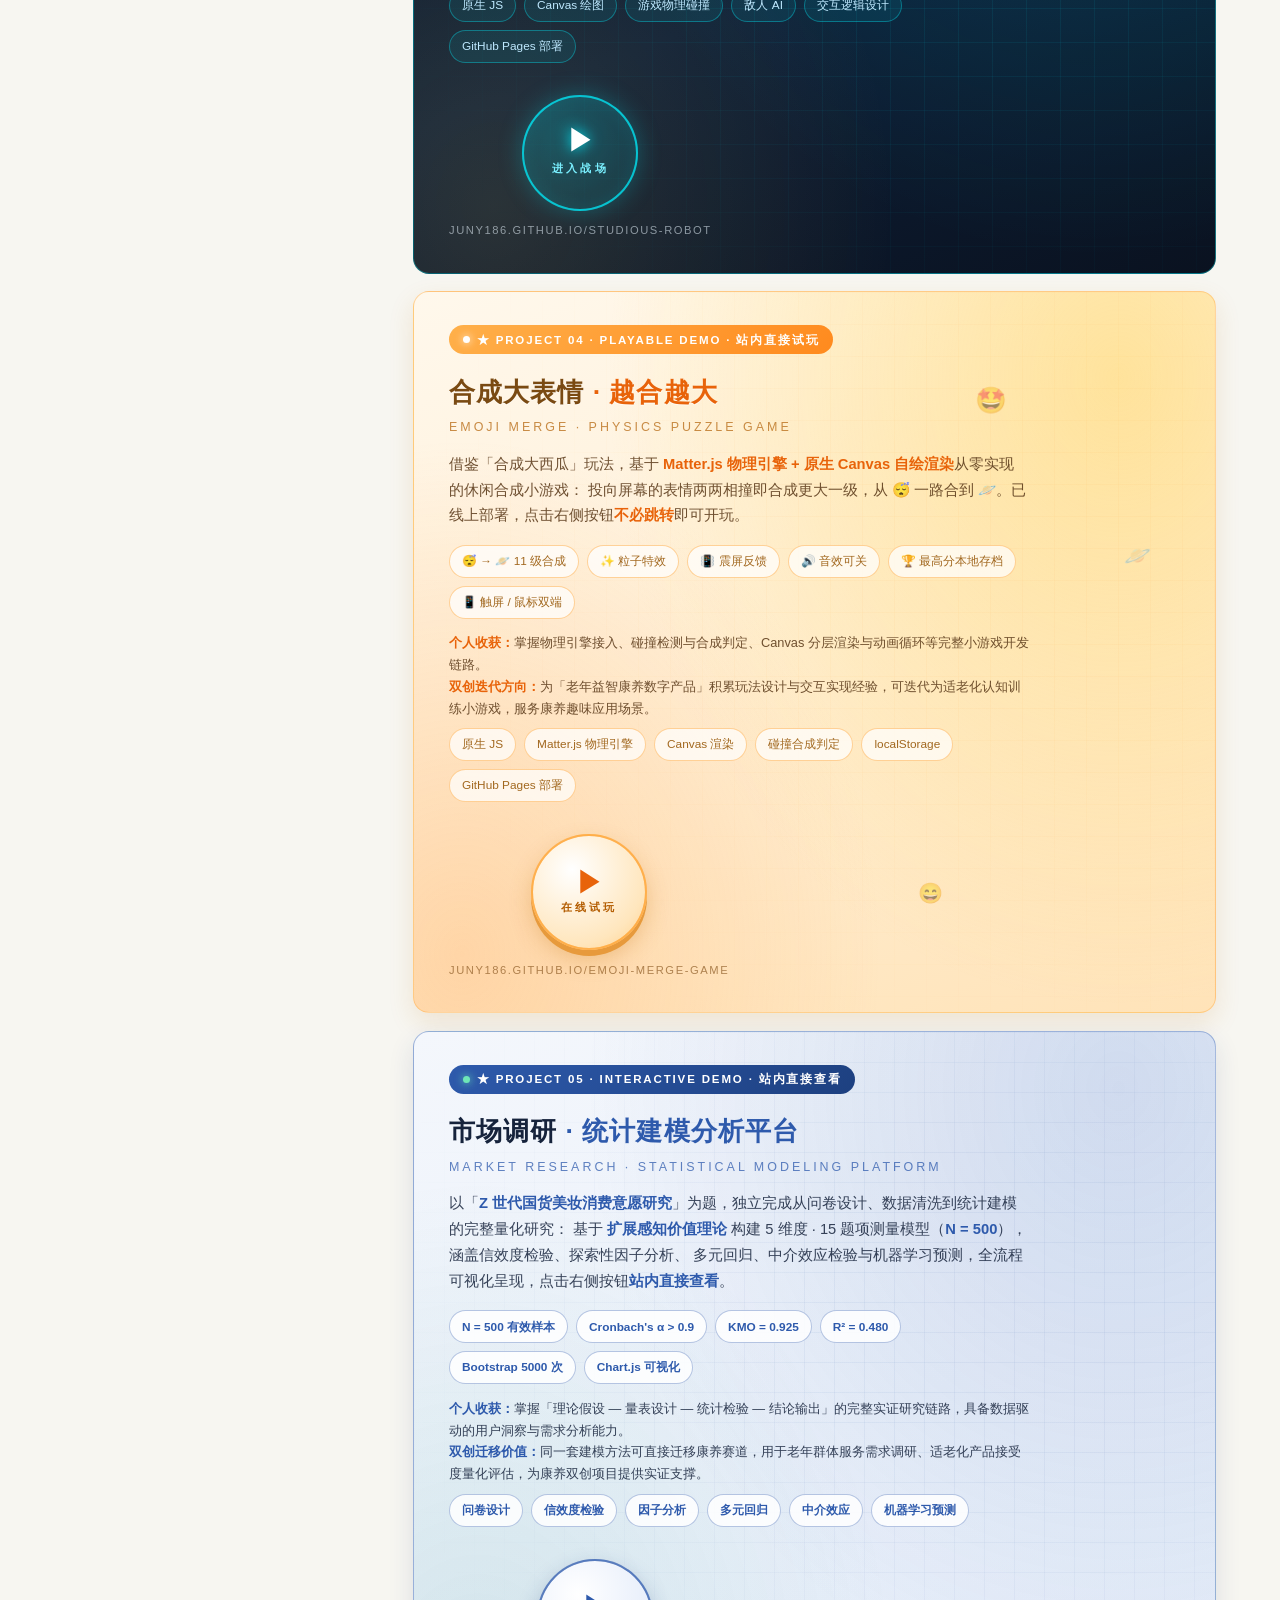
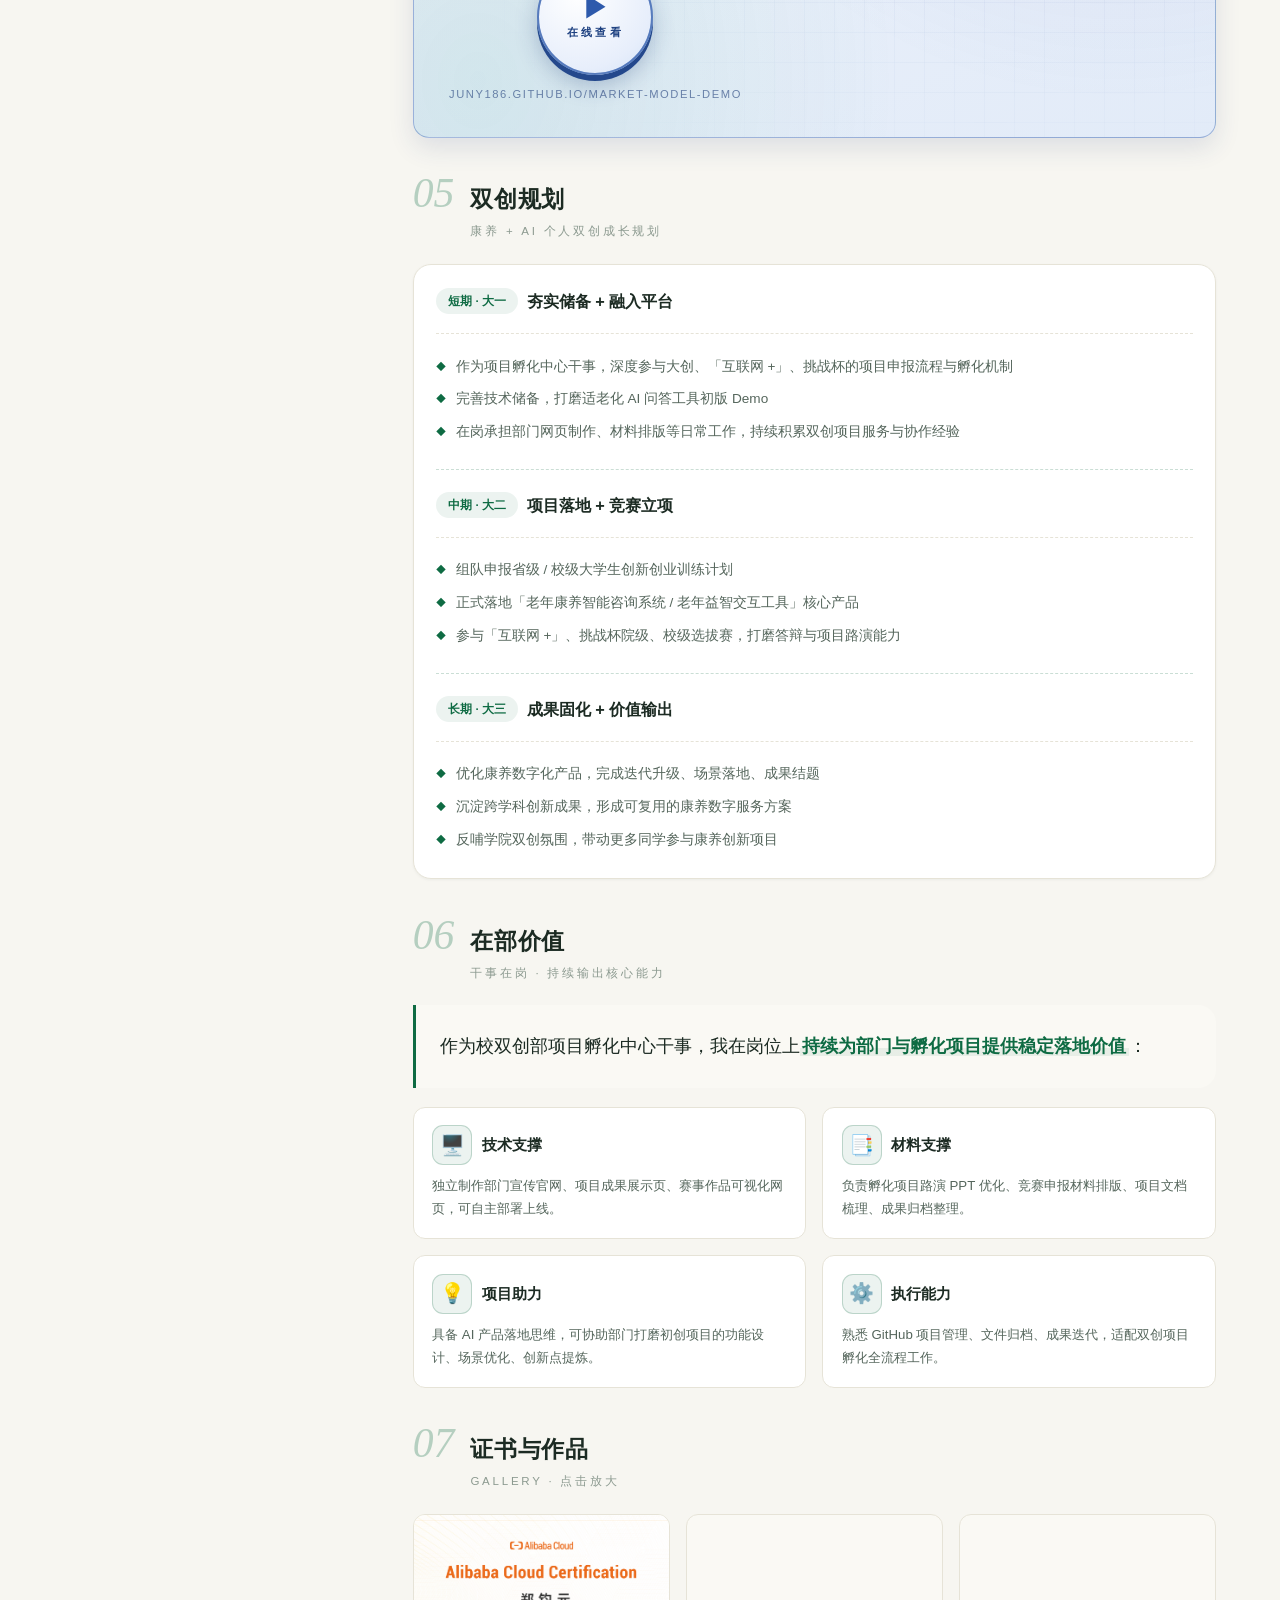
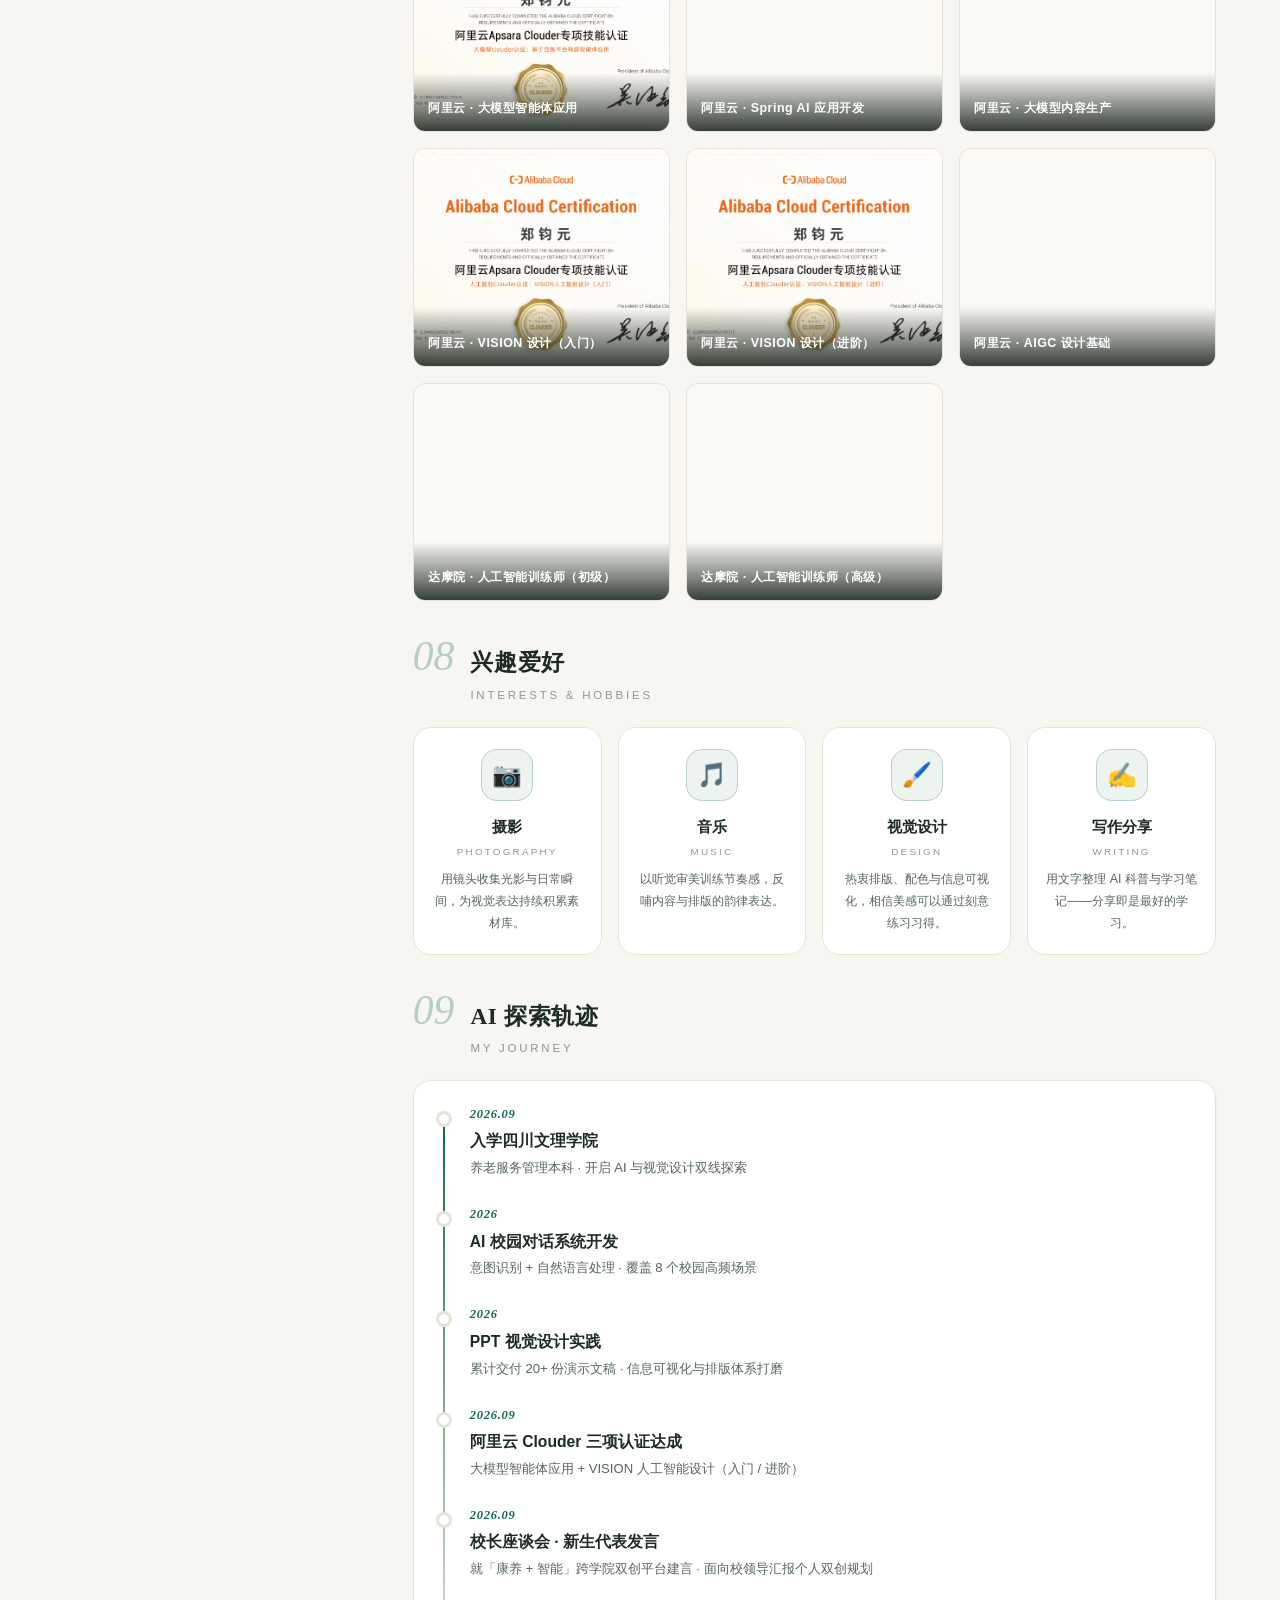
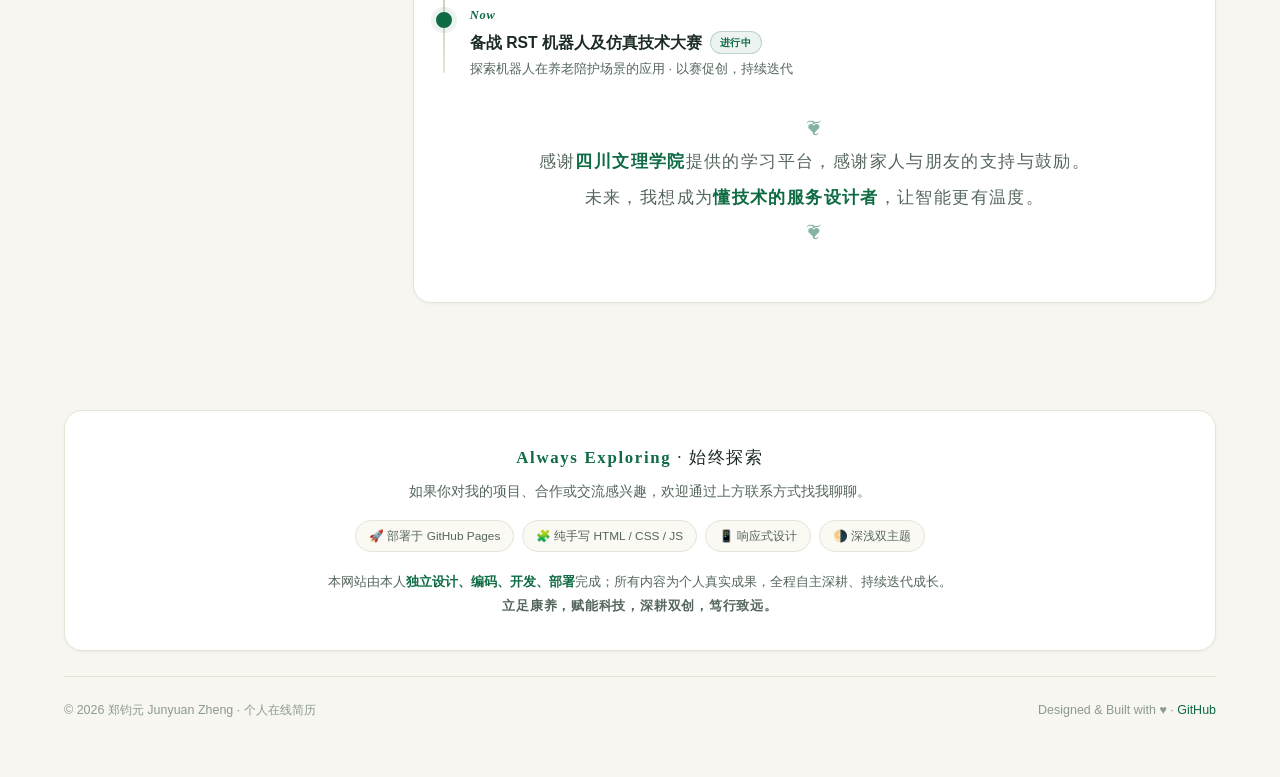
==== commit f31ca8b7: "feat: 网站转为 ICAN 晟功杯组队招募导向（横幅+招募章节+导航入口+Hero CTA）" ====
--- a/index.html
+++ b/index.html
@@ -1,3133 +1,3412 @@
-<!DOCTYPE html>
-<html lang="zh-CN">
-<head>
-    <meta charset="UTF-8">
-    <meta name="viewport" content="width=device-width, initial-scale=1.0">
-    <title>郑钧元 · 个人在线简历 | AI 应用 × 养老服务管理</title>
-
-    <!-- ===== SEO & 社交分享 ===== -->
-    <meta name="description" content="郑钧元的个人在线简历 —— 四川文理学院养老服务管理专业本科生，康养 × AI 跨界创新探索者。AI 智能体开发 · PPT 视觉设计 · 8 项技能认证 · RST 大赛备赛中。">
-        <meta name="keywords" content="郑钧元,个人简历,AI应用,智能体,养老服务管理,四川文理学院,阿里云认证,创新创业">
-    <meta name="author" content="郑钧元 Junyuan Zheng">
-    <meta property="og:title" content="郑钧元 · 个人在线简历">
-    <meta property="og:description" content="AI 应用探索者 · 养老服务管理 × 智能技术">
-    <meta property="og:type" content="website">
-    <meta property="og:url" content="https://juny186.github.io/Jun.y/">
-    <link rel="icon" href="data:image/svg+xml,<svg xmlns='http://www.w3.org/2000/svg' viewBox='0 0 100 100'><rect width='100' height='100' rx='22' fill='%230e6b43'/><text x='50' y='70' font-size='54' text-anchor='middle' fill='white' font-family='Georgia,serif' font-style='italic'>J</text></svg>">
-
-    <style>
-        /* ==========================================================
-           郑钧元 · 个人在线简历
-           设计语言：人文编辑部 × 自然翠绿（呼应"养老关怀 × AI 科技"）
-           结构说明：
-             01 变量与主题（亮/暗双主题，CSS 变量驱动）
-             02 基础重置与排版
-             03 导航栏
-             04 Hero 主视觉
-             05 双栏布局（侧栏 + 主内容）
-             06 内容卡片与章节标题
-             07 各内容模块（技能条/时间线/画廊/爱好等）
-             08 灯箱 / 返回顶部 / 提示
-             09 动画与交互
-             10 响应式断点
-             11 打印样式（A4 优化）
-           ========================================================== */
-
-        /* ===== 01 变量与主题 ===== */
-        :root {
-            --bg: #f7f6f1;
-            --bg-deep: #efece3;
-            --card: #ffffff;
-            --card-soft: #faf9f4;
-            --ink: #1c2b23;
-            --ink-soft: #55665c;
-            --ink-faint: #8c9a90;
-            --accent: #0e6b43;
-            --accent-deep: #0a5033;
-            --accent-bright: #1fa05e;
-            --accent-soft: rgba(14, 107, 67, 0.08);
-            --accent-line: rgba(14, 107, 67, 0.22);
-            --line: #e6e3d7;
-            --gold: #b98a2f;
-
-            --serif: "Noto Serif SC", "Songti SC", "STSong", "SimSun", Georgia, "Times New Roman", serif;
-            --sans: -apple-system, BlinkMacSystemFont, "PingFang SC", "Hiragino Sans GB", "Microsoft YaHei", "Segoe UI", sans-serif;
-
-            --radius: 18px;
-            --radius-sm: 12px;
-            --shadow-sm: 0 1px 3px rgba(28, 43, 35, 0.05);
-            --shadow-md: 0 4px 14px rgba(28, 43, 35, 0.07);
-            --shadow-lg: 0 18px 48px rgba(28, 43, 35, 0.12);
-            --ease-out: cubic-bezier(0.22, 1, 0.36, 1);
-        }
-
-        [data-theme="dark"] {
-            --bg: #0d1411;
-            --bg-deep: #0a100d;
-            --card: #15201a;
-            --card-soft: #121b16;
-            --ink: #e8f1ea;
-            --ink-soft: #a4b8ac;
-            --ink-faint: #6e8177;
-            --accent: #3ecf8e;
-            --accent-deep: #2fb377;
-            --accent-bright: #6ee7b7;
-            --accent-soft: rgba(62, 207, 142, 0.10);
-            --accent-line: rgba(62, 207, 142, 0.28);
-            --line: #22302a;
-            --gold: #d4af5e;
-
-            --shadow-sm: 0 1px 3px rgba(0, 0, 0, 0.25);
-            --shadow-md: 0 4px 14px rgba(0, 0, 0, 0.35);
-            --shadow-lg: 0 18px 48px rgba(0, 0, 0, 0.5);
-        }
-
-        /* ===== 02 基础重置与排版 ===== */
-        *, *::before, *::after {
-            box-sizing: border-box;
-            margin: 0;
-            padding: 0;
-        }
-
-        html {
-            scroll-behavior: smooth;
-            scroll-padding-top: 84px;
-            -webkit-tap-highlight-color: transparent;
-        }
-
-        body {
-            font-family: var(--sans);
-            background: var(--bg);
-            color: var(--ink);
-            line-height: 1.75;
-            min-height: 100vh;
-            transition: background-color 0.4s ease, color 0.4s ease;
-            /* 编辑部纸质纹理 + 绿色光晕氛围 */
-            background-image:
-                radial-gradient(ellipse 60% 40% at 85% -5%, var(--accent-soft), transparent 70%),
-                radial-gradient(ellipse 50% 35% at 0% 30%, var(--accent-soft), transparent 70%);
-            background-attachment: fixed;
-        }
-
-        img { display: block; max-width: 100%; height: auto; }
-        a { color: inherit; text-decoration: none; }
-        ul { list-style: none; }
-        button { font-family: inherit; }
-
-        ::selection { background: var(--accent); color: #fff; }
-
-        ::-webkit-scrollbar { width: 6px; height: 6px; }
-        ::-webkit-scrollbar-track { background: transparent; }
-        ::-webkit-scrollbar-thumb { background: var(--line); border-radius: 99px; }
-        ::-webkit-scrollbar-thumb:hover { background: var(--accent); }
-
-        .skip-link {
-            position: absolute;
-            left: -999px;
-            top: 0;
-            z-index: 10000;
-            background: var(--accent);
-            color: #fff;
-            padding: 0.6rem 1.2rem;
-            border-radius: 0 0 10px 0;
-        }
-        .skip-link:focus { left: 0; }
-
-        /* ===== 03 导航栏 ===== */
-        .nav {
-            position: fixed;
-            top: 0;
-            left: 0;
-            right: 0;
-            z-index: 100;
-            background: color-mix(in srgb, var(--bg) 82%, transparent);
-            backdrop-filter: blur(14px);
-            -webkit-backdrop-filter: blur(14px);
-            border-bottom: 1px solid transparent;
-            transition: border-color 0.3s ease, box-shadow 0.3s ease;
-        }
-        .nav.scrolled {
-            border-bottom-color: var(--line);
-            box-shadow: var(--shadow-sm);
-        }
-        .nav-inner {
-            max-width: 1200px;
-            margin: 0 auto;
-            padding: 0.9rem 1.5rem;
-            display: flex;
-            align-items: center;
-            justify-content: space-between;
-            gap: 1rem;
-        }
-        .logo {
-            font-family: var(--serif);
-            font-weight: 700;
-            font-size: 1.15rem;
-            letter-spacing: 0.02em;
-            display: flex;
-            align-items: baseline;
-            gap: 0.3rem;
-            white-space: nowrap;
-        }
-        .logo em {
-            font-style: italic;
-            color: var(--accent);
-        }
-        .logo .cursor-blink { color: var(--accent); animation: blink 1.2s step-end infinite; }
-
-        .nav-links {
-            display: flex;
-            gap: 0.25rem;
-            overflow-x: auto;
-            scrollbar-width: none;
-        }
-        .nav-links::-webkit-scrollbar { display: none; }
-        .nav-links a {
-            position: relative;
-            padding: 0.45rem 0.85rem;
-            font-size: 0.86rem;
-            color: var(--ink-soft);
-            border-radius: 99px;
-            transition: color 0.25s ease, background-color 0.25s ease;
-            white-space: nowrap;
-        }
-        .nav-links a:hover { color: var(--accent); background: var(--accent-soft); }
-        .nav-links a.active {
-            color: var(--accent);
-            background: var(--accent-soft);
-            font-weight: 600;
-        }
-
-        .nav-actions { display: flex; gap: 0.5rem; align-items: center; }
-        .icon-btn {
-            width: 40px;
-            height: 40px;
-            border-radius: 12px;
-            border: 1px solid var(--line);
-            background: var(--card);
-            color: var(--ink-soft);
-            font-size: 1rem;
-            cursor: pointer;
-            display: flex;
-            align-items: center;
-            justify-content: center;
-            transition: all 0.25s ease;
-        }
-        .icon-btn:hover {
-            color: var(--accent);
-            border-color: var(--accent-line);
-            transform: translateY(-2px);
-            box-shadow: var(--shadow-sm);
-        }
-        .icon-btn svg { width: 18px; height: 18px; }
-        #themeToggle .moon { display: none; }
-        [data-theme="dark"] #themeToggle .moon { display: block; }
-        [data-theme="dark"] #themeToggle .sun { display: none; }
-
-        /* ===== 04 Hero 主视觉 ===== */
-        .hero {
-            max-width: 1200px;
-            margin: 0 auto;
-            padding: 9rem 1.5rem 3.5rem;
-        }
-        .hero-inner {
-            display: grid;
-            grid-template-columns: 1fr auto;
-            gap: 4rem;
-            align-items: center;
-        }
-        .hero-hello {
-            font-family: var(--serif);
-            color: var(--accent);
-            font-size: 0.95rem;
-            letter-spacing: 0.35em;
-            text-transform: uppercase;
-            margin-bottom: 0.8rem;
-            display: flex;
-            align-items: center;
-            gap: 0.8rem;
-        }
-        .hero-hello::before {
-            content: "";
-            width: 42px;
-            height: 1px;
-            background: var(--accent);
-        }
-        .hero-name {
-            font-family: var(--serif);
-            font-size: clamp(2.6rem, 6vw, 4.2rem);
-            font-weight: 900;
-            line-height: 1.15;
-            letter-spacing: 0.04em;
-        }
-        .hero-en {
-            display: block;
-            font-family: var(--serif);
-            font-style: italic;
-            font-weight: 400;
-            font-size: clamp(1rem, 2vw, 1.3rem);
-            color: var(--ink-faint);
-            letter-spacing: 0.12em;
-            margin-top: 0.4rem;
-        }
-        .typeline {
-            display: flex;
-            align-items: center;
-            gap: 0.6rem;
-            margin: 1.4rem 0 1.1rem;
-            font-size: clamp(1.05rem, 2.2vw, 1.35rem);
-            min-height: 2.2em;
-        }
-        .typeline .prompt { color: var(--accent); font-family: var(--serif); font-weight: 700; }
-        .typeline .typed { color: var(--ink); font-weight: 600; }
-        .typeline .caret {
-            display: inline-block;
-            width: 2px;
-            height: 1.15em;
-            background: var(--accent);
-            margin-left: 2px;
-            animation: blink 0.85s step-end infinite;
-            vertical-align: text-bottom;
-        }
-        .hero-desc {
-            max-width: 34em;
-            color: var(--ink-soft);
-            font-size: 0.98rem;
-        }
-        .hero-desc strong { color: var(--accent); font-weight: 600; }
-
-        .hero-cta { display: flex; gap: 0.8rem; margin-top: 1.8rem; flex-wrap: wrap; }
-        .btn {
-            display: inline-flex;
-            align-items: center;
-            gap: 0.5rem;
-            padding: 0.72rem 1.6rem;
-            border-radius: 99px;
-            font-size: 0.92rem;
-            font-weight: 600;
-            cursor: pointer;
-            border: 1.5px solid transparent;
-            transition: all 0.28s var(--ease-out);
-            min-height: 48px;
-        }
-        .btn-primary {
-            background: var(--accent);
-            color: #fff;
-            box-shadow: 0 8px 24px var(--accent-soft);
-        }
-        .btn-primary:hover {
-            background: var(--accent-deep);
-            transform: translateY(-3px);
-            box-shadow: 0 14px 32px var(--accent-soft);
-        }
-        .btn-ghost {
-            border-color: var(--accent-line);
-            color: var(--accent);
-            background: transparent;
-        }
-        .btn-ghost:hover {
-            background: var(--accent-soft);
-            transform: translateY(-3px);
-        }
-        .btn svg { width: 16px; height: 16px; }
-
-        /* 头像 — 参考极简作品集：缩小克制、色彩和谐 */
-        .hero-figure { position: relative; }
-        .avatar-frame {
-            position: relative;
-            width: clamp(128px, 13.5vw, 168px);
-            aspect-ratio: 4 / 5;
-            border-radius: 110px 110px 16px 16px;
-            overflow: hidden;
-            border: 1px solid var(--accent-line);
-            background: linear-gradient(160deg, var(--accent-soft), transparent 60%), var(--card-soft);
-            box-shadow: var(--shadow-lg);
-            transition: transform 0.5s var(--ease-out);
-        }
-        /* 蓝底→翠绿和谐：温和色相偏移+叠层（保护肤色） */
-        .avatar-frame img {
-            width: 100%;
-            height: 100%;
-            object-fit: cover;
-            filter: saturate(0.5) hue-rotate(-22deg) contrast(1.08) brightness(1.02);
-            transition: transform 0.6s var(--ease-out);
-        }
-        /* 双层叠：外层 multiply 压暗边缘蓝→深绿，内层暖色 soft-light 补回面部血色 */
-        .avatar-frame::before {
-            content: "";
-            position: absolute;
-            inset: 0;
-            background:
-                radial-gradient(ellipse 58% 50% at 50% 36%, transparent 22%, var(--accent) 100%),
-                radial-gradient(circle 35% at 50% 38%, rgba(255, 200, 160, 0.12), transparent 70%);
-            opacity: 0.32;
-            mix-blend-mode: multiply;
-            z-index: 1;
-            pointer-events: none;
-        }
-        .hero-figure:hover .avatar-frame { transform: rotate(-1.2deg) scale(1.02); }
-        .hero-figure:hover .avatar-frame img { transform: scale(1.06); }
-        .avatar-frame::after {
-            content: "";
-            position: absolute;
-            inset: 7px;
-            border: 1px solid rgba(14, 107, 67, 0.22);
-            border-radius: 103px 103px 12px 12px;
-            z-index: 2;
-            pointer-events: none;
-        }
-        .avatar-fallback {
-            position: absolute;
-            inset: 0;
-            display: none;
-            flex-direction: column;
-            align-items: center;
-            justify-content: center;
-            gap: 0.5rem;
-            color: var(--accent);
-            font-size: 0.85rem;
-            z-index: 3;
-        }
-        .avatar-frame img.error + .avatar-fallback { display: flex; }
-
-        .hero-badge {
-            position: absolute;
-            bottom: -12px;
-            left: 50%;
-            transform: translateX(-50%);
-            background: var(--ink);
-            color: var(--bg);
-            font-size: 0.65rem;
-            letter-spacing: 0.12em;
-            padding: 0.35rem 0.9rem;
-            border-radius: 99px;
-            white-space: nowrap;
-            box-shadow: var(--shadow-md);
-        }
-        .hero-badge b { color: var(--accent-bright); font-weight: 700; }
-
-        /* 统计条 */
-        .hero-stats {
-            max-width: 1200px;
-            margin: 3.2rem auto 0;
-            padding: 0 1.5rem;
-            display: grid;
-            grid-template-columns: repeat(4, 1fr);
-            gap: 1rem;
-        }
-        .stat {
-            background: var(--card);
-            border: 1px solid var(--line);
-            border-radius: var(--radius-sm);
-            padding: 1.1rem 1rem;
-            text-align: center;
-            position: relative;
-            overflow: hidden;
-            transition: transform 0.3s var(--ease-out), box-shadow 0.3s ease;
-        }
-        .stat::before {
-            content: "";
-            position: absolute;
-            top: 0;
-            left: 20%;
-            right: 20%;
-            height: 2px;
-            background: linear-gradient(90deg, transparent, var(--accent), transparent);
-            opacity: 0;
-            transition: opacity 0.3s ease;
-        }
-        .stat:hover { transform: translateY(-4px); box-shadow: var(--shadow-md); }
-        .stat:hover::before { opacity: 1; }
-        .stat b {
-            display: block;
-            font-family: var(--serif);
-            font-size: clamp(1.6rem, 3vw, 2.2rem);
-            font-weight: 800;
-            color: var(--accent);
-            line-height: 1.2;
-        }
-        .stat span {
-            display: block;
-            font-size: 0.74rem;
-            color: var(--ink-faint);
-            letter-spacing: 0.1em;
-            margin-top: 0.15rem;
-        }
-
-        /* ===== 05 双栏布局 ===== */
-        .layout {
-            max-width: 1200px;
-            margin: 3.5rem auto 0;
-            padding: 0 1.5rem 2rem;
-            display: grid;
-            grid-template-columns: 320px 1fr;
-            gap: 1.8rem;
-            align-items: start;
-        }
-        .sidebar {
-            position: sticky;
-            top: 92px;
-            display: flex;
-            flex-direction: column;
-            gap: 1.2rem;
-        }
-
-        /* ===== 06 卡片与章节标题 ===== */
-        .side-card, .section-card {
-            background: var(--card);
-            border: 1px solid var(--line);
-            border-radius: var(--radius);
-            padding: 1.4rem;
-            box-shadow: var(--shadow-sm);
-            transition: box-shadow 0.3s ease, border-color 0.3s ease, transform 0.3s var(--ease-out);
-        }
-        .side-card:hover { box-shadow: var(--shadow-md); }
-
-        .side-title {
-            font-family: var(--serif);
-            font-size: 0.8rem;
-            letter-spacing: 0.28em;
-            text-transform: uppercase;
-            color: var(--ink-faint);
-            display: flex;
-            align-items: center;
-            gap: 0.6rem;
-            margin-bottom: 1.05rem;
-        }
-        .side-title::after {
-            content: "";
-            flex: 1;
-            height: 1px;
-            background: var(--line);
-        }
-
-        .section { margin-bottom: 2.2rem; scroll-margin-top: 92px; }
-        .section-head {
-            display: flex;
-            align-items: baseline;
-            gap: 1rem;
-            margin-bottom: 1.4rem;
-        }
-        .section-num {
-            font-family: var(--serif);
-            font-style: italic;
-            font-size: 2.6rem;
-            font-weight: 400;
-            color: var(--accent);
-            opacity: 0.28;
-            line-height: 1;
-        }
-        .section-heading h2 {
-            font-family: var(--serif);
-            font-size: 1.45rem;
-            font-weight: 800;
-            letter-spacing: 0.03em;
-        }
-        .section-heading p {
-            font-size: 0.72rem;
-            letter-spacing: 0.24em;
-            text-transform: uppercase;
-            color: var(--ink-faint);
-            margin-top: 0.1rem;
-        }
-
-        /* ===== 07 内容模块 ===== */
-
-        /* 侧栏：联系方式 */
-        .contact-row {
-            display: flex;
-            align-items: center;
-            gap: 0.85rem;
-            padding: 0.65rem 0.7rem;
-            border-radius: var(--radius-sm);
-            border: 1px solid transparent;
-            cursor: pointer;
-            transition: all 0.25s ease;
-            min-height: 48px;
-        }
-        a.contact-row:hover, button.contact-row:hover {
-            background: var(--accent-soft);
-            border-color: var(--accent-line);
-        }
-        .contact-row .c-icon {
-            width: 38px;
-            height: 38px;
-            border-radius: 10px;
-            background: var(--accent-soft);
-            border: 1px solid var(--accent-line);
-            display: flex;
-            align-items: center;
-            justify-content: center;
-            font-size: 1rem;
-            flex-shrink: 0;
-        }
-        .contact-row .c-meta { min-width: 0; text-align: left; }
-        .contact-row .c-label {
-            display: block;
-            font-size: 0.62rem;
-            letter-spacing: 0.16em;
-            text-transform: uppercase;
-            color: var(--ink-faint);
-        }
-        .contact-row .c-value {
-            display: block;
-            font-size: 0.85rem;
-            font-weight: 600;
-            color: var(--ink);
-            overflow: hidden;
-            text-overflow: ellipsis;
-            white-space: nowrap;
-        }
-        button.contact-row {
-            width: 100%;
-            background: none;
-            border: 1px solid transparent;
-            font-size: inherit;
-            color: inherit;
-        }
-
-        /* 侧栏：身份 */
-        .identity-row {
-            display: flex;
-            align-items: center;
-            gap: 0.8rem;
-            padding: 0.6rem 0.65rem;
-            border-radius: var(--radius-sm);
-            transition: background 0.25s ease;
-        }
-        .identity-row:hover { background: var(--card-soft); }
-        .identity-row .i-icon {
-            width: 34px;
-            height: 34px;
-            border-radius: 9px;
-            display: flex;
-            align-items: center;
-            justify-content: center;
-            font-size: 1rem;
-            background: var(--accent-soft);
-            border: 1px solid var(--accent-line);
-            flex-shrink: 0;
-        }
-        .identity-row b { display: block; font-size: 0.88rem; }
-        .identity-row span { display: block; font-size: 0.68rem; color: var(--ink-faint); letter-spacing: 0.05em; }
-
-        /* 侧栏：座右铭 */
-        .motto-card {
-            background: linear-gradient(150deg, var(--accent-deep), var(--accent));
-            border: none;
-            color: #fff;
-            position: relative;
-            overflow: hidden;
-        }
-        .motto-card::before {
-            content: "“";
-            position: absolute;
-            top: -18px;
-            right: 6px;
-            font-family: var(--serif);
-            font-size: 6rem;
-            opacity: 0.15;
-            line-height: 1;
-        }
-        .motto-card .side-title { color: rgba(255, 255, 255, 0.72); }
-        .motto-card .side-title::after { background: rgba(255, 255, 255, 0.25); }
-        .motto-card p {
-            font-family: var(--serif);
-            font-size: 1.02rem;
-            font-weight: 700;
-            letter-spacing: 0.14em;
-            line-height: 1.9;
-        }
-        .motto-card small {
-            display: block;
-            margin-top: 0.7rem;
-            font-size: 0.72rem;
-            opacity: 0.75;
-            letter-spacing: 0.06em;
-        }
-
-        /* 关于我 */
-        .about-lead {
-            font-family: var(--serif);
-            font-size: 1.12rem;
-            line-height: 2.1;
-            color: var(--ink);
-            padding: 1.4rem 1.5rem;
-            background: var(--card-soft);
-            border-left: 3px solid var(--accent);
-            border-radius: 0 var(--radius) var(--radius) 0;
-            margin-bottom: 1.2rem;
-        }
-        .about-lead mark {
-            background: linear-gradient(transparent 62%, var(--accent-soft) 62%);
-            color: var(--accent);
-            padding: 0 0.15em;
-            font-weight: 700;
-        }
-        .feature-grid {
-            display: grid;
-            grid-template-columns: repeat(2, 1fr);
-            gap: 1rem;
-        }
-        .feature-item {
-            background: var(--card);
-            border: 1px solid var(--line);
-            border-radius: var(--radius-sm);
-            padding: 1.1rem 1.15rem;
-            transition: all 0.3s var(--ease-out);
-            position: relative;
-            overflow: hidden;
-        }
-        .feature-item::after {
-            content: "";
-            position: absolute;
-            inset: 0;
-            background: linear-gradient(135deg, transparent 40%, var(--accent-soft) 100%);
-            opacity: 0;
-            transition: opacity 0.35s ease;
-        }
-        .feature-item:hover { transform: translateY(-4px); box-shadow: var(--shadow-md); border-color: var(--accent-line); }
-        .feature-item:hover::after { opacity: 1; }
-        .feature-item .f-head { display: flex; align-items: center; gap: 0.6rem; position: relative; z-index: 1; }
-        .feature-item .f-icon {
-            font-size: 1.25rem;
-            width: 40px;
-            height: 40px;
-            display: flex;
-            align-items: center;
-            justify-content: center;
-            background: var(--accent-soft);
-            border-radius: 11px;
-            border: 1px solid var(--accent-line);
-        }
-        .feature-item h4 { font-size: 0.95rem; position: relative; z-index: 1; }
-        .feature-item p {
-            margin-top: 0.55rem;
-            font-size: 0.83rem;
-            color: var(--ink-soft);
-            position: relative;
-            z-index: 1;
-        }
-
-        /* 教育 */
-        .edu-card { display: grid; grid-template-columns: 1fr auto; gap: 1rem; align-items: start; }
-        .edu-school { display: flex; gap: 1rem; align-items: flex-start; }
-        .edu-seal {
-            width: 54px;
-            height: 54px;
-            border-radius: 50%;
-            border: 1.5px solid var(--accent-line);
-            background: var(--accent-soft);
-            display: flex;
-            align-items: center;
-            justify-content: center;
-            font-size: 1.5rem;
-            flex-shrink: 0;
-        }
-        .edu-school h3 { font-family: var(--serif); font-size: 1.2rem; font-weight: 800; }
-        .edu-school .edu-en { font-size: 0.72rem; color: var(--ink-faint); letter-spacing: 0.06em; }
-        .edu-major {
-            margin-top: 0.45rem;
-            font-size: 0.9rem;
-            color: var(--ink-soft);
-        }
-        .edu-major b { color: var(--accent); }
-        .gpa-badge {
-            text-align: center;
-            background: var(--card-soft);
-            border: 1px solid var(--line);
-            border-radius: var(--radius-sm);
-            padding: 0.7rem 1.1rem;
-            flex-shrink: 0;
-        }
-        .gpa-badge b {
-            display: block;
-            font-family: var(--serif);
-            font-size: 1.5rem;
-            color: var(--accent);
-            line-height: 1.15;
-        }
-        .gpa-badge span { font-size: 0.66rem; color: var(--ink-faint); letter-spacing: 0.08em; }
-        .edu-meta {
-            display: flex;
-            flex-wrap: wrap;
-            gap: 0.5rem;
-            margin-top: 1rem;
-        }
-        .chip {
-            font-size: 0.74rem;
-            padding: 0.28rem 0.8rem;
-            border-radius: 99px;
-            background: var(--card-soft);
-            border: 1px solid var(--line);
-            color: var(--ink-soft);
-            display: inline-flex;
-            align-items: center;
-            gap: 0.35rem;
-        }
-        .chip.accent { background: var(--accent-soft); border-color: var(--accent-line); color: var(--accent); font-weight: 600; }
-        .edu-courses { margin-top: 1.1rem; border-top: 1px dashed var(--line); padding-top: 1rem; }
-        .edu-courses li {
-            display: flex;
-            gap: 0.6rem;
-            font-size: 0.85rem;
-            color: var(--ink-soft);
-            padding: 0.28rem 0;
-        }
-        .edu-courses li::before { content: "◆"; color: var(--accent); font-size: 0.6rem; line-height: 2.4; }
-
-        /* 技能 */
-        .skill-bars { display: grid; grid-template-columns: repeat(2, 1fr); gap: 1.1rem 1.6rem; }
-        .skill { --lv: 0%; }
-        .skill-top { display: flex; justify-content: space-between; align-items: baseline; margin-bottom: 0.4rem; }
-        .skill-top b { font-size: 0.88rem; font-weight: 600; }
-        .skill-top span { font-family: var(--serif); font-style: italic; font-size: 0.82rem; color: var(--accent); font-weight: 700; }
-        .skill-track {
-            height: 7px;
-            background: var(--bg-deep);
-            border-radius: 99px;
-            overflow: hidden;
-            border: 1px solid var(--line);
-        }
-        .skill-fill {
-            height: 100%;
-            width: 0;
-            border-radius: 99px;
-            background: linear-gradient(90deg, var(--accent-deep), var(--accent-bright));
-            position: relative;
-            transition: width 1.2s var(--ease-out);
-        }
-        .skill-fill::after {
-            content: "";
-            position: absolute;
-            inset: 0;
-            background: linear-gradient(90deg, transparent, rgba(255, 255, 255, 0.45), transparent);
-            animation: sheen 2.6s ease infinite;
-        }
-        .skill-note { font-size: 0.74rem; color: var(--ink-faint); margin-top: 0.4rem; }
-        .skill-note a { color: var(--accent); text-decoration: none; border-bottom: 1px dashed var(--accent); transition: opacity .2s; }
-        .skill-note a:hover { opacity: .7; }
-
-        /* ---- 游戏常驻入口：导航霓虹药丸 + 右下角悬浮按钮 ---- */
-        .nav-links a.nav-game {
-            color: #7af0ff;
-            background: linear-gradient(135deg, #0b2440, #123a5e);
-            border: 1px solid rgba(0,240,255,.45);
-            border-radius: 999px;
-            font-weight: 700;
-            box-shadow: 0 0 10px rgba(0,240,255,.22);
-        }
-        .nav-links a.nav-game:hover {
-            color: #fff; border-color: #00f0ff;
-            box-shadow: 0 0 18px rgba(0,240,255,.45);
-            background: linear-gradient(135deg, #0d2b4d, #164568);
-        }
-        .game-fab {
-            position: fixed; right: 1.4rem; bottom: 5.9rem; z-index: 960;
-            display: inline-flex; align-items: center; gap: .5rem;
-            padding: .72rem 1.15rem; border-radius: 999px; text-decoration: none;
-            background: linear-gradient(135deg, #0b2440, #123a5e);
-            border: 1.5px solid rgba(0,240,255,.55); color: #9df1ff;
-            font-size: .86rem; font-weight: 700; letter-spacing: .04em;
-            box-shadow: 0 8px 30px rgba(2,12,27,.45), 0 0 20px rgba(0,240,255,.28), inset 0 0 12px rgba(0,240,255,.08);
-            animation: fabFloat 3.2s ease-in-out infinite;
-            transition: transform .25s, box-shadow .25s, border-color .25s, color .25s;
-        }
-        .game-fab .gf-icon { font-size: 1.15rem; filter: drop-shadow(0 0 6px rgba(0,240,255,.8)); }
-        .game-fab .gf-text { text-shadow: 0 0 10px rgba(0,240,255,.5); }
-        .game-fab .gf-ping {
-            position: absolute; inset: -4px; border-radius: 999px;
-            border: 1.5px solid rgba(0,240,255,.5);
-            animation: fabPing 2.4s ease-out infinite; pointer-events: none;
-        }
-        .game-fab:hover {
-            transform: translateY(-3px); color: #fff; border-color: #00f0ff;
-            box-shadow: 0 12px 36px rgba(2,12,27,.5), 0 0 34px rgba(0,240,255,.5), inset 0 0 16px rgba(0,240,255,.15);
-        }
-        @keyframes fabPing { 0% { transform: scale(1); opacity: .9; } 100% { transform: scale(1.32); opacity: 0; } }
-        @keyframes fabFloat { 0%, 100% { translate: 0 0; } 50% { translate: 0 -5px; } }
-        @media (max-width: 640px) {
-            .game-fab { right: .9rem; bottom: 5.4rem; padding: .58rem .9rem; font-size: .78rem; }
-        }
-        @media print { .game-fab { display: none !important; } }
-
-        /* ---- 双创迭代版新增 ---- */
-        .hero-slogan { font-size: 1.02rem; font-weight: 700; color: var(--accent); letter-spacing: .04em; margin-bottom: .5rem; }
-        .skill-group > .model-group + .model-group { margin-top: 1.35rem; }
-        .skill-group-note { font-size: .78rem; color: var(--ink-faint); margin-top: .75rem; }
-        .plan-stage + .plan-stage { margin-top: 1.3rem; padding-top: 1.3rem; border-top: 1px dashed var(--accent-line); }
-        .plan-stage h3 { font-size: 1.02rem; margin-bottom: .55rem; display: flex; align-items: center; gap: .55rem; flex-wrap: wrap; }
-        .stage-chip { font-size: .72rem; font-weight: 700; color: var(--accent); background: var(--accent-soft); border-radius: 999px; padding: .18rem .75rem; }
-
-        /* ---- 游戏试玩入口（坦克大战 · 赛博霓虹聚光设计） ---- */
-        .btn-game { background: linear-gradient(135deg, #0b2440, #123a5e); color: #7af0ff; border: 1px solid rgba(0,240,255,.5); }
-        .btn-game:hover { color: #fff; border-color: #00f0ff; box-shadow: 0 0 22px rgba(0,240,255,.4); transform: translateY(-2px); }
-        .game-banner {
-            margin-top: 1.4rem; position: relative; overflow: hidden; border-radius: 16px;
-            border: 1px solid rgba(0,240,255,.35); color: #eaf6ff; padding: 2rem 2.2rem;
-            display: flex; align-items: center; gap: 2rem; justify-content: space-between; flex-wrap: wrap;
-            background:
-                radial-gradient(120% 160% at 85% 10%, rgba(0,240,255,.16), transparent 55%),
-                radial-gradient(100% 140% at 10% 90%, rgba(255,215,94,.12), transparent 50%),
-                linear-gradient(160deg, #0a1526 0%, #0d1f38 55%, #0a1220 100%);
-        }
-        .game-banner::before {
-            content: ''; position: absolute; inset: 0; pointer-events: none;
-            background-image:
-                linear-gradient(rgba(0,240,255,.07) 1px, transparent 1px),
-                linear-gradient(90deg, rgba(0,240,255,.07) 1px, transparent 1px);
-            background-size: 34px 34px;
-            -webkit-mask-image: radial-gradient(80% 80% at 70% 40%, #000 30%, transparent 100%);
-            mask-image: radial-gradient(80% 80% at 70% 40%, #000 30%, transparent 100%);
-        }
-        .game-banner::after {
-            content: ''; position: absolute; left: -60%; top: 0; width: 45%; height: 100%;
-            background: linear-gradient(105deg, transparent, rgba(122,240,255,.09), transparent);
-            transform: skewX(-18deg); animation: gbSheen 5.5s ease-in-out infinite; pointer-events: none;
-        }
-        @keyframes gbSheen { 0%, 55% { left: -60%; } 90%, 100% { left: 130%; } }
-        .gb-info { position: relative; z-index: 1; max-width: 580px; }
-        .gb-badge {
-            display: inline-flex; align-items: center; gap: .45rem; font-size: .72rem; letter-spacing: .16em;
-            color: #0a1526; background: linear-gradient(135deg, #7af0ff, #00f0ff);
-            padding: .28rem .85rem; border-radius: 999px; font-weight: 800;
-        }
-        .gb-badge i { width: 7px; height: 7px; border-radius: 50%; background: #ff4d5e; box-shadow: 0 0 8px #ff4d5e; animation: gbBlink 1.2s steps(1) infinite; font-style: normal; }
-        @keyframes gbBlink { 50% { opacity: .25; } }
-        .game-banner h3 { font-size: 1.65rem; margin: .9rem 0 .15rem; color: #fff; letter-spacing: .04em; }
-        .game-banner h3 em { font-style: normal; color: #7af0ff; text-shadow: 0 0 16px rgba(0,240,255,.6); }
-        .gb-sub { font-size: .78rem; letter-spacing: .24em; color: rgba(122,240,255,.75); margin-bottom: .8rem; }
-        .gb-desc { font-size: .92rem; line-height: 1.75; color: rgba(234,246,255,.85); }
-        .gb-chips { display: flex; flex-wrap: wrap; gap: .5rem; margin-top: 1rem; }
-        .gb-chips span {
-            font-size: .74rem; padding: .32rem .75rem; border-radius: 999px;
-            border: 1px solid rgba(0,240,255,.35); color: #bfe9ff; background: rgba(0,240,255,.08);
-        }
-        .gb-action { position: relative; z-index: 1; display: flex; flex-direction: column; align-items: center; gap: .65rem; }
-        .gb-play {
-            position: relative; display: inline-flex; flex-direction: column; align-items: center; justify-content: center;
-            width: 116px; height: 116px; border-radius: 50%; text-decoration: none;
-            border: 2px solid rgba(0,240,255,.6); color: #7af0ff;
-            background: radial-gradient(circle at 35% 30%, rgba(0,240,255,.22), rgba(0,240,255,.05));
-            box-shadow: 0 0 24px rgba(0,240,255,.25), inset 0 0 18px rgba(0,240,255,.12);
-            transition: transform .25s, border-color .25s, box-shadow .25s;
-        }
-        .gb-play b { font-size: 1.7rem; line-height: 1; color: #fff; text-shadow: 0 0 14px rgba(0,240,255,.9); }
-        .gb-play span { font-size: .66rem; margin-top: .3rem; letter-spacing: .3em; font-weight: 700; }
-        .gb-play:hover {
-            transform: translateY(-3px) scale(1.05); border-color: #7af0ff;
-            box-shadow: 0 0 40px rgba(0,240,255,.5), inset 0 0 26px rgba(0,240,255,.22);
-        }
-        .gb-play::before {
-            content: ''; position: absolute; width: 116px; height: 116px; border-radius: 50%;
-            border: 2px solid rgba(0,240,255,.35); animation: gbPulse 2.2s ease-out infinite;
-        }
-        @keyframes gbPulse { 0% { transform: scale(1); opacity: .8; } 100% { transform: scale(1.7); opacity: 0; } }
-        .gb-hint { font-size: .7rem; color: rgba(234,246,255,.55); letter-spacing: .14em; }
-        @media (max-width: 760px) {
-            .game-banner { padding: 1.5rem 1.2rem; }
-            .gb-play, .gb-play::before { width: 94px; height: 94px; }
-        }
-
-        /* ---- 游戏试玩入口（合成大表情 · 暖橙奶油糖果风） ---- */
-        .emoji-banner {
-            margin-top: 1.1rem; position: relative; overflow: hidden; border-radius: 16px;
-            border: 1px solid rgba(255,178,80,.5); color: #5b3a1a; padding: 2rem 2.2rem;
-            display: flex; align-items: center; gap: 2rem; justify-content: space-between; flex-wrap: wrap;
-            background:
-                radial-gradient(110% 150% at 88% 12%, rgba(255,214,102,.55), transparent 58%),
-                radial-gradient(95% 130% at 6% 92%, rgba(255,167,88,.32), transparent 55%),
-                linear-gradient(160deg, #fff8ec 0%, #ffeed3 55%, #ffe3b8 100%);
-            box-shadow: 0 10px 26px rgba(190,120,30,.14);
-        }
-        .emoji-banner::before {
-            content: ''; position: absolute; inset: 0; pointer-events: none; opacity: .5;
-            background-image:
-                linear-gradient(rgba(255,168,60,.10) 1px, transparent 1px),
-                linear-gradient(90deg, rgba(255,168,60,.10) 1px, transparent 1px);
-            background-size: 32px 32px;
-            -webkit-mask-image: radial-gradient(76% 76% at 74% 38%, #000 28%, transparent 100%);
-            mask-image: radial-gradient(76% 76% at 74% 38%, #000 28%, transparent 100%);
-        }
-        .eb-float { position: absolute; font-size: 1.6rem; opacity: .5; pointer-events: none; animation: ebFloat 5s ease-in-out infinite; }
-        .eb-float.f1 { top: 12%; right: 26%; }
-        .eb-float.f2 { bottom: 14%; right: 34%; font-size: 1.25rem; animation-delay: 1.1s; }
-        .eb-float.f3 { top: 34%; right: 8%; font-size: 1.35rem; animation-delay: 2.2s; }
-        @keyframes ebFloat { 0%, 100% { translate: 0 0; } 50% { translate: 0 -10px; } }
-        .eb-info { position: relative; z-index: 1; max-width: 580px; }
-        .eb-badge {
-            display: inline-flex; align-items: center; gap: .45rem; font-size: .72rem; letter-spacing: .16em;
-            color: #fff; background: linear-gradient(135deg, #ffb04a, #ff8a1e);
-            padding: .28rem .85rem; border-radius: 999px; font-weight: 800;
-        }
-        .eb-badge i { width: 7px; height: 7px; border-radius: 50%; background: #fff; box-shadow: 0 0 8px #fff; animation: gbBlink 1.2s steps(1) infinite; font-style: normal; }
-        .emoji-banner h3 { font-size: 1.65rem; margin: .9rem 0 .15rem; color: #7a4a12; letter-spacing: .04em; text-shadow: 0 1px 0 rgba(255,255,255,.7); }
-        .emoji-banner h3 em { font-style: normal; color: #e8630a; }
-        .eb-sub { font-size: .78rem; letter-spacing: .24em; color: rgba(190,120,40,.85); margin-bottom: .8rem; }
-        .eb-desc { font-size: .92rem; line-height: 1.75; color: rgba(91,58,26,.88); }
-        .eb-desc b { color: #e8630a; }
-        .eb-chips { display: flex; flex-wrap: wrap; gap: .5rem; margin-top: 1rem; }
-        .eb-chips span {
-            font-size: .74rem; padding: .32rem .75rem; border-radius: 999px;
-            border: 1px solid rgba(255,168,60,.5); color: #a2681f; background: rgba(255,255,255,.72);
-        }
-        .eb-action { position: relative; z-index: 1; display: flex; flex-direction: column; align-items: center; gap: .65rem; }
-        .eb-play {
-            position: relative; display: inline-flex; flex-direction: column; align-items: center; justify-content: center;
-            width: 116px; height: 116px; border-radius: 50%; text-decoration: none; cursor: pointer;
-            border: 2px solid rgba(255,168,60,.75); color: #b35c00; font-family: inherit;
-            background: radial-gradient(circle at 35% 30%, #fff, #ffe6bd 70%, #ffd08a);
-            box-shadow: 0 6px 0 #e79a3c, 0 10px 22px rgba(200,120,20,.3);
-            transition: transform .22s, box-shadow .22s, border-color .22s;
-        }
-        .eb-play b { font-size: 1.7rem; line-height: 1; color: #e8630a; }
-        .eb-play span { font-size: .66rem; margin-top: .3rem; letter-spacing: .3em; font-weight: 800; }
-        .eb-play:hover {
-            transform: translateY(-3px) scale(1.05); border-color: #ff8a1e;
-            box-shadow: 0 9px 0 #e79a3c, 0 14px 30px rgba(200,120,20,.4);
-        }
-        .eb-play::before {
-            content: ''; position: absolute; width: 116px; height: 116px; border-radius: 50%;
-            border: 2px solid rgba(255,168,60,.55); animation: gbPulse 2.2s ease-out infinite;
-        }
-        .eb-hint { font-size: .7rem; color: rgba(140,90,35,.7); letter-spacing: .14em; }
-        @media (max-width: 760px) {
-            .emoji-banner { padding: 1.5rem 1.2rem; }
-            .eb-play, .eb-play::before { width: 94px; height: 94px; }
-        }
-        @media print { .emoji-banner { break-inside: avoid; } }
-
-        /* ---- 项目亮点入口（市场建模分析平台 · 学术蓝数据风） ---- */
-        .model-banner {
-            margin-top: 1.1rem; position: relative; overflow: hidden; border-radius: 16px;
-            border: 1px solid rgba(46,90,172,.4); color: #16233c; padding: 2rem 2.2rem;
-            display: flex; align-items: center; gap: 2rem; justify-content: space-between; flex-wrap: wrap;
-            background:
-                radial-gradient(115% 150% at 88% 8%, rgba(46,90,172,.16), transparent 58%),
-                radial-gradient(95% 130% at 8% 92%, rgba(14,143,115,.10), transparent 55%),
-                linear-gradient(160deg, #f4f7fc 0%, #eaf0fa 55%, #e2ebf8 100%);
-            box-shadow: 0 10px 26px rgba(30,60,120,.12);
-        }
-        .model-banner::before {
-            content: ''; position: absolute; inset: 0; pointer-events: none;
-            background-image:
-                linear-gradient(rgba(46,90,172,.06) 1px, transparent 1px),
-                linear-gradient(90deg, rgba(46,90,172,.06) 1px, transparent 1px);
-            background-size: 30px 30px;
-            -webkit-mask-image: radial-gradient(78% 78% at 72% 40%, #000 30%, transparent 100%);
-            mask-image: radial-gradient(78% 78% at 72% 40%, #000 30%, transparent 100%);
-        }
-        .model-banner::after {
-            content: ''; position: absolute; left: -60%; top: 0; width: 45%; height: 100%;
-            background: linear-gradient(105deg, transparent, rgba(46,90,172,.08), transparent);
-            transform: skewX(-18deg); animation: gbSheen 6.5s ease-in-out infinite; pointer-events: none;
-        }
-        .mb-info { position: relative; z-index: 1; max-width: 580px; }
-        .mb-badge {
-            display: inline-flex; align-items: center; gap: .45rem; font-size: .72rem; letter-spacing: .16em;
-            color: #fff; background: linear-gradient(135deg, #2e5aac, #1d4080);
-            padding: .28rem .85rem; border-radius: 999px; font-weight: 800;
-        }
-        .mb-badge i { width: 7px; height: 7px; border-radius: 50%; background: #6ee7b7; box-shadow: 0 0 8px #6ee7b7; animation: gbBlink 1.2s steps(1) infinite; font-style: normal; }
-        .model-banner h3 { font-size: 1.65rem; margin: .9rem 0 .15rem; color: #16233c; letter-spacing: .04em; }
-        .model-banner h3 em { font-style: normal; color: #2e5aac; }
-        .mb-sub { font-size: .78rem; letter-spacing: .24em; color: rgba(46,90,172,.75); margin-bottom: .8rem; }
-        .mb-desc { font-size: .92rem; line-height: 1.75; color: rgba(22,35,60,.85); }
-        .mb-desc b { color: #2e5aac; }
-        .mb-chips { display: flex; flex-wrap: wrap; gap: .5rem; margin-top: 1rem; }
-        .mb-chips span {
-            font-size: .74rem; padding: .32rem .75rem; border-radius: 999px;
-            border: 1px solid rgba(46,90,172,.35); color: #2e5aac; background: rgba(255,255,255,.85);
-            font-weight: 600;
-        }
-        .mb-action { position: relative; z-index: 1; display: flex; flex-direction: column; align-items: center; gap: .65rem; }
-        .mb-play {
-            position: relative; display: inline-flex; flex-direction: column; align-items: center; justify-content: center;
-            width: 116px; height: 116px; border-radius: 50%; text-decoration: none; cursor: pointer;
-            border: 2px solid rgba(46,90,172,.6); color: #1d4080; font-family: inherit;
-            background: radial-gradient(circle at 35% 30%, #ffffff, #e7eefb 70%, #d3e2f7);
-            box-shadow: 0 6px 0 #24488c, 0 10px 22px rgba(30,60,120,.28);
-            transition: transform .22s, box-shadow .22s, border-color .22s;
-        }
-        .mb-play b { font-size: 1.7rem; line-height: 1; color: #2e5aac; }
-        .mb-play span { font-size: .66rem; margin-top: .3rem; letter-spacing: .3em; font-weight: 800; }
-        .mb-play:hover {
-            transform: translateY(-3px) scale(1.05); border-color: #2e5aac;
-            box-shadow: 0 9px 0 #24488c, 0 14px 30px rgba(30,60,120,.38);
-        }
-        .mb-play::before {
-            content: ''; position: absolute; width: 116px; height: 116px; border-radius: 50%;
-            border: 2px solid rgba(46,90,172,.45); animation: gbPulse 2.2s ease-out infinite;
-        }
-        .mb-hint { font-size: .7rem; color: rgba(30,60,120,.6); letter-spacing: .14em; }
-        @media (max-width: 760px) {
-            .model-banner { padding: 1.5rem 1.2rem; }
-            .mb-play, .mb-play::before { width: 94px; height: 94px; }
-        }
-        @media print { .model-banner { break-inside: avoid; } }
-
-        /* ---- 站内试玩弹层（iframe） ---- */
-        .game-modal {
-            position: fixed; inset: 0; z-index: 1000;
-            display: flex; align-items: center; justify-content: center; padding: 1.2rem;
-            opacity: 0; pointer-events: none; transition: opacity .3s ease;
-        }
-        .game-modal.active { opacity: 1; pointer-events: auto; }
-        .game-modal-backdrop {
-            position: absolute; inset: 0; background: rgba(8,15,11,.76);
-            backdrop-filter: blur(10px); -webkit-backdrop-filter: blur(10px);
-        }
-        .game-modal-body {
-            position: relative; z-index: 1; display: flex; flex-direction: column;
-            width: min(96vw, 1220px); height: min(88vh, 900px);
-            border-radius: 20px; overflow: hidden; background: #fff;
-            border: 1px solid rgba(120,140,180,.5);
-            box-shadow: 0 40px 90px rgba(0,0,0,.5);
-            transform: scale(.9) translateY(16px); opacity: 0;
-            transition: all .36s cubic-bezier(.34,1.56,.64,1);
-        }
-        .game-modal.active .game-modal-body { transform: scale(1) translateY(0); opacity: 1; }
-        .game-modal-bar {
-            display: flex; align-items: center; gap: .6rem;
-            padding: .6rem .75rem; flex-shrink: 0;
-            background: linear-gradient(160deg, #ffedcf, #ffe0b0);
-            border-bottom: 1px solid rgba(255,178,80,.45);
-        }
-        .game-modal-body.theme-blue .game-modal-bar {
-            background: linear-gradient(160deg, #eaf0fa, #dfe9f7);
-            border-bottom: 1px solid rgba(46,90,172,.35);
-        }
-        .game-modal-body.theme-blue { background: #f4f7fc; }
-        .game-modal-body.theme-blue iframe { background: #f4f7fc; }
-        .game-modal-bar .gmb-title { font-size: .82rem; font-weight: 800; color: #7a4a12; }
-        .game-modal-bar .gmb-new {
-            margin-left: auto; font-size: .7rem; color: #a2681f; text-decoration: none;
-            border-bottom: 1px dashed rgba(162,104,31,.6); transition: color .2s;
-        }
-        .game-modal-bar .gmb-new:hover { color: #e8630a; }
-        .game-modal-close {
-            width: 32px; height: 32px; flex-shrink: 0; border-radius: 50%; border: none; cursor: pointer;
-            background: rgba(140,90,35,.16); color: #7a4a12; font-size: .95rem;
-            display: flex; align-items: center; justify-content: center;
-            transition: background .22s, transform .22s;
-        }
-        .game-modal-close:hover { background: rgba(200,60,20,.9); color: #fff; transform: rotate(90deg); }
-        .game-modal-body iframe { flex: 1; width: 100%; border: 0; display: block; background: #ffe3a8; }
-        .game-modal-loading {
-            position: absolute; inset: 0; display: flex; flex-direction: column;
-            align-items: center; justify-content: center; gap: .7rem; pointer-events: none;
-            color: #a2681f; font-size: .86rem; transition: opacity .35s ease;
-        }
-        .game-modal-loading.done { opacity: 0; }
-        .game-modal-loading .gml-spin {
-            width: 30px; height: 30px; border-radius: 50%;
-            border: 3px solid rgba(255,178,80,.35); border-top-color: #ff8a1e;
-            animation: gmlSpin .8s linear infinite;
-        }
-        @keyframes gmlSpin { to { transform: rotate(360deg); } }
-        @media (max-width: 640px) {
-            .game-modal { padding: .6rem; }
-            .game-modal-body { width: 100%; height: min(92vh, 900px); border-radius: 16px; }
-        }
-        @media print { .game-modal { display: none !important; } }
-
-        .model-groups { margin-top: 1.5rem; display: flex; flex-direction: column; gap: 1rem; }
-        .model-group .mg-head {
-            display: flex;
-            align-items: center;
-            gap: 0.55rem;
-            font-size: 0.8rem;
-            font-weight: 700;
-            color: var(--ink);
-            margin-bottom: 0.6rem;
-        }
-        .model-group .mg-head .mg-en { font-weight: 400; font-size: 0.68rem; color: var(--ink-faint); letter-spacing: 0.1em; }
-        .model-group .mg-head .mg-dot { width: 7px; height: 7px; border-radius: 50%; background: var(--accent); }
-        .model-cloud { display: flex; flex-wrap: wrap; gap: 0.45rem; }
-
-        /* 项目 */
-        .project-hero {
-            display: grid;
-            grid-template-columns: 1.15fr 1fr;
-            gap: 1.4rem;
-            align-items: stretch;
-        }
-        .project-tag-line { display: flex; gap: 0.5rem; flex-wrap: wrap; margin-bottom: 0.8rem; }
-        .project-title { font-family: var(--serif); font-size: 1.35rem; font-weight: 800; }
-        .project-sub { font-size: 0.74rem; letter-spacing: 0.2em; text-transform: uppercase; color: var(--ink-faint); margin-top: 0.15rem; }
-        .project-desc { margin-top: 0.8rem; font-size: 0.9rem; color: var(--ink-soft); }
-        .project-points { margin-top: 1rem; display: flex; flex-direction: column; gap: 0.55rem; }
-        .project-points li { display: flex; gap: 0.65rem; font-size: 0.85rem; color: var(--ink-soft); }
-        .project-points li b { color: var(--ink); font-weight: 600; }
-        .project-points li::before {
-            content: "✓";
-            flex-shrink: 0;
-            width: 20px;
-            height: 20px;
-            border-radius: 6px;
-            background: var(--accent-soft);
-            color: var(--accent);
-            font-size: 0.72rem;
-            display: flex;
-            align-items: center;
-            justify-content: center;
-            margin-top: 0.22rem;
-            border: 1px solid var(--accent-line);
-        }
-        .shot-card {
-            position: relative;
-            border-radius: var(--radius-sm);
-            overflow: hidden;
-            border: 1px solid var(--line);
-            background: var(--card-soft);
-            aspect-ratio: 4 / 3;
-            cursor: zoom-in;
-            transition: transform 0.35s var(--ease-out), box-shadow 0.35s ease;
-        }
-        .shot-card:hover { transform: translateY(-4px); box-shadow: var(--shadow-md); }
-        .shot-card img { width: 100%; height: 100%; object-fit: cover; }
-        .shot-fallback {
-            position: absolute;
-            inset: 0;
-            display: none;
-            flex-direction: column;
-            align-items: center;
-            justify-content: center;
-            gap: 0.4rem;
-            color: var(--accent);
-            font-size: 0.82rem;
-            border: 2px dashed var(--accent-line);
-            border-radius: var(--radius-sm);
-            background: var(--card-soft);
-        }
-        .shot-card img.error + .shot-fallback { display: flex; }
-        .zoom-hint {
-            position: absolute;
-            right: 0.7rem;
-            bottom: 0.7rem;
-            background: rgba(0, 0, 0, 0.55);
-            backdrop-filter: blur(4px);
-            color: #fff;
-            font-size: 0.66rem;
-            letter-spacing: 0.08em;
-            padding: 0.28rem 0.75rem;
-            border-radius: 99px;
-            opacity: 0;
-            transition: opacity 0.3s ease;
-            pointer-events: none;
-        }
-        .shot-card:hover .zoom-hint { opacity: 1; }
-
-        /* 画廊（证书） */
-        .gallery-grid { display: grid; grid-template-columns: repeat(3, 1fr); gap: 1rem; }
-        .cert-card {
-            position: relative;
-            border-radius: var(--radius-sm);
-            overflow: hidden;
-            border: 1px solid var(--line);
-            background: var(--card-soft);
-            aspect-ratio: 4 / 3.4;
-            cursor: zoom-in;
-            transition: transform 0.35s var(--ease-out), box-shadow 0.35s ease;
-        }
-        .cert-card:hover { transform: translateY(-5px); box-shadow: var(--shadow-md); }
-        .cert-card img { width: 100%; height: 100%; object-fit: cover; }
-        .cert-card .cert-fallback {
-            position: absolute;
-            inset: 0;
-            display: none;
-            flex-direction: column;
-            align-items: center;
-            justify-content: center;
-            gap: 0.4rem;
-            color: var(--accent);
-            font-size: 0.8rem;
-            border: 2px dashed var(--accent-line);
-            margin: 8px;
-            border-radius: 10px;
-        }
-        .cert-card img.error + .cert-fallback { display: flex; }
-        .cert-card .cert-cap {
-            position: absolute;
-            left: 0;
-            right: 0;
-            bottom: 0;
-            padding: 1.6rem 0.9rem 0.7rem;
-            background: linear-gradient(transparent, rgba(10, 22, 16, 0.82));
-            color: #fff;
-            font-size: 0.78rem;
-            font-weight: 600;
-            letter-spacing: 0.04em;
-        }
-
-        /* 兴趣爱好 */
-        .hobby-grid { display: grid; grid-template-columns: repeat(4, 1fr); gap: 1rem; }
-        .hobby-card {
-            position: relative;
-            border: 1px solid var(--line);
-            border-radius: var(--radius);
-            background: var(--card);
-            padding: 1.3rem 1.1rem 1.2rem;
-            text-align: center;
-            overflow: hidden;
-            transition: all 0.35s var(--ease-out);
-            cursor: default;
-        }
-        .hobby-card::before {
-            content: "";
-            position: absolute;
-            inset: auto -30% -55% -30%;
-            height: 75%;
-            background: radial-gradient(closest-side, var(--accent-soft), transparent);
-            opacity: 0;
-            transition: opacity 0.4s ease;
-        }
-        .hobby-card:hover { transform: translateY(-5px) rotate(-0.6deg); box-shadow: var(--shadow-md); border-color: var(--accent-line); }
-        .hobby-card:hover::before { opacity: 1; }
-        .hobby-card .h-icon {
-            width: 52px;
-            height: 52px;
-            margin: 0 auto 0.8rem;
-            border-radius: 16px;
-            display: flex;
-            align-items: center;
-            justify-content: center;
-            font-size: 1.5rem;
-            background: var(--accent-soft);
-            border: 1px solid var(--accent-line);
-            transition: transform 0.4s var(--ease-out);
-        }
-        .hobby-card:hover .h-icon { transform: scale(1.12) rotate(6deg); }
-        .hobby-card h4 { font-size: 0.95rem; position: relative; z-index: 1; }
-        .hobby-card .h-en {
-            display: block;
-            font-size: 0.62rem;
-            letter-spacing: 0.22em;
-            text-transform: uppercase;
-            color: var(--ink-faint);
-            margin: 0.15rem 0 0.55rem;
-            position: relative;
-            z-index: 1;
-        }
-        .hobby-card p {
-            font-size: 0.78rem;
-            color: var(--ink-soft);
-            position: relative;
-            z-index: 1;
-        }
-
-        /* 时间线 */
-        .timeline { position: relative; padding-left: 2.1rem; }
-        .timeline::before {
-            content: "";
-            position: absolute;
-            left: 7px;
-            top: 8px;
-            bottom: 8px;
-            width: 2px;
-            background: linear-gradient(var(--accent), var(--line));
-            border-radius: 99px;
-        }
-        .t-item { position: relative; padding-bottom: 1.5rem; }
-        .t-item:last-child { padding-bottom: 0; }
-        .t-item::before {
-            content: "";
-            position: absolute;
-            left: -2.1rem;
-            top: 7px;
-            width: 16px;
-            height: 16px;
-            border-radius: 50%;
-            background: var(--card);
-            border: 3px solid var(--line);
-            transition: all 0.3s ease;
-        }
-        .t-item:hover::before { border-color: var(--accent); transform: scale(1.15); }
-        .t-item.t-now::before { border-color: var(--accent); background: var(--accent); box-shadow: 0 0 0 5px var(--accent-soft); }
-        .t-date {
-            font-family: var(--serif);
-            font-style: italic;
-            font-size: 0.78rem;
-            font-weight: 700;
-            color: var(--accent);
-            letter-spacing: 0.06em;
-        }
-        .t-title { font-size: 0.98rem; font-weight: 700; margin-top: 0.1rem; }
-        .t-desc { font-size: 0.82rem; color: var(--ink-soft); margin-top: 0.15rem; }
-        .t-item.t-now .t-title::after {
-            content: "进行中";
-            display: inline-block;
-            font-size: 0.62rem;
-            font-weight: 600;
-            color: var(--accent);
-            background: var(--accent-soft);
-            border: 1px solid var(--accent-line);
-            border-radius: 99px;
-            padding: 0.1rem 0.55rem;
-            margin-left: 0.5rem;
-            vertical-align: 2px;
-            letter-spacing: 0.08em;
-        }
-
-        /* 个人特色（跨界陈述） */
-        .statement {
-            text-align: center;
-            padding: 2rem 1.5rem;
-            position: relative;
-        }
-        .statement p {
-            font-family: var(--serif);
-            font-size: 1.08rem;
-            line-height: 2.1;
-            letter-spacing: 0.08em;
-            color: var(--ink-soft);
-        }
-        .statement p b { color: var(--accent); }
-        .statement::before, .statement::after {
-            content: "❦";
-            display: block;
-            color: var(--accent);
-            opacity: 0.5;
-            font-size: 1.1rem;
-        }
-
-        /* ===== 08 灯箱 / 返回顶部 / Toast ===== */
-        .lightbox {
-            position: fixed;
-            inset: 0;
-            z-index: 999;
-            display: flex;
-            align-items: center;
-            justify-content: center;
-            padding: 1.5rem;
-            opacity: 0;
-            pointer-events: none;
-            transition: opacity 0.32s ease;
-        }
-        .lightbox.active { opacity: 1; pointer-events: auto; }
-        .lightbox-backdrop {
-            position: absolute;
-            inset: 0;
-            background: rgba(8, 15, 11, 0.72);
-            backdrop-filter: blur(10px);
-            -webkit-backdrop-filter: blur(10px);
-        }
-        .lightbox-body {
-            position: relative;
-            z-index: 1;
-            max-width: min(92vw, 900px);
-            max-height: 82vh;
-            border-radius: var(--radius);
-            overflow: hidden;
-            box-shadow: 0 40px 90px rgba(0, 0, 0, 0.45);
-            transform: scale(0.88) rotate(-2deg);
-            opacity: 0;
-            transition: all 0.38s cubic-bezier(0.34, 1.56, 0.64, 1);
-            background: var(--card);
-        }
-        .lightbox.active .lightbox-body { transform: scale(1) rotate(0); opacity: 1; }
-        .lightbox-body img { display: block; max-width: 100%; max-height: 82vh; object-fit: contain; }
-        .lightbox-close {
-            position: absolute;
-            top: 0.8rem;
-            right: 0.8rem;
-            z-index: 2;
-            width: 42px;
-            height: 42px;
-            border-radius: 50%;
-            border: none;
-            background: rgba(0, 0, 0, 0.5);
-            color: #fff;
-            font-size: 1.05rem;
-            cursor: pointer;
-            display: flex;
-            align-items: center;
-            justify-content: center;
-            transition: background 0.25s ease, transform 0.25s ease;
-        }
-        .lightbox-close:hover { background: rgba(0, 0, 0, 0.75); transform: rotate(90deg); }
-
-        .back-top {
-            position: fixed;
-            right: 1.4rem;
-            bottom: 1.4rem;
-            z-index: 90;
-            width: 46px;
-            height: 46px;
-            border-radius: 14px;
-            border: 1px solid var(--accent-line);
-            background: var(--card);
-            color: var(--accent);
-            font-size: 1.05rem;
-            cursor: pointer;
-            display: flex;
-            align-items: center;
-            justify-content: center;
-            box-shadow: var(--shadow-md);
-            opacity: 0;
-            transform: translateY(14px);
-            pointer-events: none;
-            transition: all 0.35s var(--ease-out);
-        }
-        .back-top.show { opacity: 1; transform: translateY(0); pointer-events: auto; }
-        .back-top:hover { background: var(--accent); color: #fff; transform: translateY(-3px); }
-
-        .toast {
-            position: fixed;
-            left: 50%;
-            bottom: 2rem;
-            transform: translateX(-50%) translateY(16px);
-            z-index: 1000;
-            background: var(--ink);
-            color: var(--bg);
-            font-size: 0.85rem;
-            padding: 0.65rem 1.4rem;
-            border-radius: 99px;
-            opacity: 0;
-            pointer-events: none;
-            transition: all 0.35s var(--ease-out);
-            box-shadow: var(--shadow-lg);
-            white-space: nowrap;
-        }
-        .toast.show { opacity: 1; transform: translateX(-50%) translateY(0); }
-
-        /* ===== 09 动画 ===== */
-        @keyframes blink { 50% { opacity: 0; } }
-        @keyframes sheen { 0% { transform: translateX(-100%); } 60%, 100% { transform: translateX(100%); } }
-
-        .reveal {
-            opacity: 0;
-            transform: translateY(26px);
-            transition: opacity 0.7s var(--ease-out), transform 0.7s var(--ease-out);
-            transition-delay: var(--d, 0s);
-        }
-        .reveal.in { opacity: 1; transform: none; }
-
-        .hero-text > * { animation: rise 0.8s var(--ease-out) both; }
-        .hero-text > *:nth-child(1) { animation-delay: 0.05s; }
-        .hero-text > *:nth-child(2) { animation-delay: 0.15s; }
-        .hero-text > *:nth-child(3) { animation-delay: 0.3s; }
-        .hero-text > *:nth-child(4) { animation-delay: 0.42s; }
-        .hero-text > *:nth-child(5) { animation-delay: 0.54s; }
-        .hero-figure { animation: rise 0.9s var(--ease-out) 0.35s both; }
-        @keyframes rise { from { opacity: 0; transform: translateY(30px); } to { opacity: 1; transform: none; } }
-
-        @media (prefers-reduced-motion: reduce) {
-            *, *::before, *::after { animation-duration: 0.01ms !important; transition-duration: 0.01ms !important; }
-            .reveal { opacity: 1; transform: none; }
-        }
-
-        /* ===== 10 响应式断点 ===== */
-        @media (max-width: 1024px) {
-            .layout { grid-template-columns: 1fr; gap: 1.4rem; }
-            .sidebar { position: static; display: grid; grid-template-columns: repeat(2, 1fr); gap: 1.2rem; }
-            .sidebar .side-card:first-child { grid-column: 1 / -1; }
-        }
-        @media (max-width: 768px) {
-            .hero { padding-top: 6.6rem; }
-            .hero-inner { grid-template-columns: 1fr; gap: 2.4rem; text-align: center; }
-            .hero-hello { justify-content: center; }
-            .hero-hello::before { display: none; }
-            .typeline { justify-content: center; }
-            .hero-cta { justify-content: center; }
-            .hero-figure { justify-self: center; }
-            .avatar-frame { width: min(48vw, 148px); }
-            .hero-stats { grid-template-columns: repeat(2, 1fr); }
-            .nav-inner { padding: 0.7rem 1rem; }
-            .nav-links { gap: 0.05rem; }
-            .sidebar { grid-template-columns: 1fr; }
-            .feature-grid, .skill-bars { grid-template-columns: 1fr; }
-            .project-hero { grid-template-columns: 1fr; }
-            .gallery-grid { grid-template-columns: repeat(2, 1fr); }
-            .hobby-grid { grid-template-columns: repeat(2, 1fr); }
-            .edu-card { grid-template-columns: 1fr; }
-            .gpa-badge { display: flex; align-items: center; gap: 0.8rem; text-align: left; }
-        }
-        @media (max-width: 480px) {
-            .gallery-grid { grid-template-columns: 1fr; }
-            .hobby-grid { grid-template-columns: 1fr; }
-            .hero-stats { gap: 0.6rem; }
-            .nav-links a { padding: 0.4rem 0.6rem; font-size: 0.8rem; }
-        }
-
-        /* ==========================================================
-           11 动效升级包 v2 —— 灵感来源
-             · UIverse     ：聚光灯卡片 / 磁性按钮 微交互
-             · Codrops     ：标题字符显现 / 导航下划线 / 阅读进度条
-             · Godly       ：星空氛围背景 / 自定义光标 / 品牌加载器
-             · Animate.css ：入场关键帧（此处全部手写内联，零外部依赖）
-           ========================================================== */
-        :root { --spot-glow: rgba(14, 107, 67, 0.09); }
-        [data-theme="dark"] { --spot-glow: rgba(62, 207, 142, 0.13); }
-
-        /* ---- 品牌加载器 ---- */
-        .loader {
-            position: fixed;
-            inset: 0;
-            z-index: 9999;
-            background: var(--bg);
-            display: flex;
-            flex-direction: column;
-            align-items: center;
-            justify-content: center;
-            gap: 1.1rem;
-            pointer-events: none;
-            transition: opacity 0.55s ease, visibility 0.55s ease;
-            animation: loaderSafety 0.6s ease 3.4s forwards;
-        }
-        .loader.done { opacity: 0; visibility: hidden; }
-        .loader-mark {
-            font-family: var(--serif);
-            font-size: 1.9rem;
-            font-weight: 800;
-            letter-spacing: 0.04em;
-            color: var(--ink);
-            animation: loaderPulse 1.15s ease-in-out infinite;
-        }
-        .loader-mark em { font-style: italic; color: var(--accent); }
-        .loader-bar {
-            width: 148px;
-            height: 2px;
-            border-radius: 99px;
-            background: var(--line);
-            overflow: hidden;
-        }
-        .loader-bar::after {
-            content: "";
-            display: block;
-            width: 42%;
-            height: 100%;
-            border-radius: 99px;
-            background: var(--accent);
-            animation: loaderSlide 1.05s ease-in-out infinite;
-        }
-        @keyframes loaderPulse { 0%, 100% { opacity: 1; } 50% { opacity: 0.45; } }
-        @keyframes loaderSlide { 0% { transform: translateX(-110%); } 100% { transform: translateX(340%); } }
-        @keyframes loaderSafety { to { opacity: 0; visibility: hidden; } }
-        body.is-loading { overflow: hidden; }
-
-        /* ---- 阅读进度条 ---- */
-        .progress-line {
-            position: fixed;
-            top: 0;
-            left: 0;
-            height: 3px;
-            width: 0;
-            z-index: 200;
-            background: linear-gradient(90deg, var(--accent-deep), var(--accent-bright));
-            box-shadow: 0 0 8px var(--accent-soft);
-            transition: width 0.08s linear;
-        }
-
-        /* ---- 星空画布（置于内容之下、背景之上） ---- */
-        .starfield {
-            position: fixed;
-            inset: 0;
-            z-index: -1;
-            pointer-events: none;
-        }
-
-        /* ---- 自定义光标（仅精确指针设备启用） ---- */
-        .cursor-dot, .cursor-ring {
-            position: fixed;
-            top: 0;
-            left: 0;
-            z-index: 9998;
-            border-radius: 50%;
-            pointer-events: none;
-            transform: translate(-100px, -100px);
-            opacity: 0.9;
-        }
-        .cursor-dot {
-            width: 6px;
-            height: 6px;
-            margin: -3px 0 0 -3px;
-            background: var(--accent);
-        }
-        .cursor-ring {
-            width: 34px;
-            height: 34px;
-            margin: -17px 0 0 -17px;
-            border: 1.5px solid var(--accent-line);
-            transition: width 0.25s var(--ease-out), height 0.25s var(--ease-out),
-                margin 0.25s var(--ease-out), border-color 0.25s ease;
-        }
-        .cursor-ring.grow {
-            width: 54px;
-            height: 54px;
-            margin: -27px 0 0 -27px;
-            border-color: var(--accent);
-        }
-        body.has-cursor, body.has-cursor a, body.has-cursor button,
-        body.has-cursor [role="button"], body.has-cursor .hobby-card {
-            cursor: none;
-        }
-
-        /* ---- 聚光灯卡片（UIverse 风） ---- */
-        .spot { position: relative; }
-        .spot::before {
-            content: "";
-            position: absolute;
-            inset: 0;
-            border-radius: inherit;
-            background: radial-gradient(280px circle at var(--mx, 50%) var(--my, 50%), var(--spot-glow), transparent 70%);
-            opacity: 0;
-            transition: opacity 0.35s ease;
-            pointer-events: none;
-        }
-        .spot:hover::before { opacity: 1; }
-        .hobby-card::after {
-            content: "";
-            position: absolute;
-            inset: 0;
-            border-radius: inherit;
-            background: radial-gradient(180px circle at var(--mx, 50%) var(--my, 50%), var(--spot-glow), transparent 68%);
-            opacity: 0;
-            transition: opacity 0.35s ease;
-            pointer-events: none;
-        }
-        .hobby-card:hover::after { opacity: 1; }
-
-        /* ---- 头像轨道（克制化 — 参考极简作品集留白哲学） ---- */
-        .orbit-wrap {
-            position: absolute;
-            top: 5%;
-            left: 50%;
-            width: 108%;
-            aspect-ratio: 1;
-            transform: translateX(-50%);
-            pointer-events: none;
-            z-index: 0;
-        }
-        .orbit-ring {
-            position: absolute;
-            inset: 0;
-            border: 1px dashed var(--accent-line);
-            border-radius: 50%;
-            opacity: 0.35;
-        }
-        .orbit-ring2 {
-            position: absolute;
-            inset: 16%;
-            border: 1px solid var(--accent-line);
-            border-radius: 50%;
-            opacity: 0.2;
-        }
-        .orbit-sat {
-            position: absolute;
-            inset: 0;
-            animation: orbitSpin 18s linear infinite;
-        }
-        .orbit-sat::before {
-            content: "";
-            position: absolute;
-            top: -4px;
-            left: 50%;
-            width: 8px;
-            height: 8px;
-            margin-left: -4px;
-            border-radius: 50%;
-            background: var(--accent-bright);
-            box-shadow: 0 0 10px var(--accent-bright), 0 0 22px var(--accent-soft);
-        }
-        .orbit-sat2 {
-            position: absolute;
-            inset: 16%;
-            animation: orbitSpinRev 11s linear infinite;
-        }
-        .orbit-sat2::before {
-            content: "";
-            position: absolute;
-            bottom: -3px;
-            left: 50%;
-            width: 5px;
-            height: 5px;
-            margin-left: -2.5px;
-            border-radius: 50%;
-            background: var(--gold);
-            box-shadow: 0 0 8px var(--gold);
-        }
-        @keyframes orbitSpin { to { transform: rotate(360deg); } }
-        @keyframes orbitSpinRev { to { transform: rotate(-360deg); } }
-        .avatar-frame { z-index: 1; }
-        .hero-badge { z-index: 2; }
-
-        /* ---- 导航下划线（Codrops 风） ---- */
-        .nav-links a::after {
-            content: "";
-            position: absolute;
-            left: 50%;
-            right: 50%;
-            bottom: 1px;
-            height: 2px;
-            border-radius: 2px;
-            background: var(--accent);
-            transition: left 0.28s var(--ease-out), right 0.28s var(--ease-out);
-        }
-        .nav-links a:hover::after { left: 22%; right: 22%; }
-        .nav-links a.active::after { left: 22%; right: 22%; }
-
-        /* ---- 姓名字符逐个显现（Codrops 风） ---- */
-        .hero-name .char {
-            display: inline-block;
-            animation: charRise 0.75s var(--ease-out) both;
-        }
-        @keyframes charRise {
-            from { opacity: 0; transform: translateY(0.55em) rotate(8deg) scale(0.9); filter: blur(8px); }
-            to { opacity: 1; transform: none; filter: blur(0); }
-        }
-
-        /* ---- 动效元素的打印与无障碍处理 ---- */
-        @media print {
-            .loader, .progress-line, .starfield, .cursor-dot, .cursor-ring, .orbit-wrap { display: none !important; }
-        }
-        @media (prefers-reduced-motion: reduce) {
-            .orbit-sat, .orbit-sat2, .loader-mark, .loader-bar::after { animation: none; }
-            .loader { animation: none; }
-        }
-
-        /* ===== 11 打印样式 ===== */
-        @media print {
-            :root { --bg: #fff; --card: #fff; --ink: #111; --ink-soft: #444; --ink-faint: #777; --line: #ddd; --shadow-sm: none; --shadow-md: none; --shadow-lg: none; }
-            .nav, .back-top, .hero-cta, .zoom-hint, .toast, .skip-link, .nav-actions { display: none !important; }
-            body { background: #fff; background-image: none; }
-            .hero { padding-top: 2rem; }
-            .layout { grid-template-columns: 320px 1fr; gap: 1rem; }
-            .sidebar { position: static; }
-            .section-card, .side-card { break-inside: avoid; box-shadow: none; }
-            .reveal { opacity: 1 !important; transform: none !important; }
-            .skill-fill { width: var(--lv) !important; }
-            a { color: inherit; }
-        }
-    </style>
-</head>
-<body>
-    <!-- 品牌加载器（Godly 风启动页） -->
-    <div class="loader" id="loader" aria-hidden="true">
-        <div class="loader-mark">Jun<em>Yuan</em></div>
-        <div class="loader-bar"></div>
-    </div>
-
-    <!-- 阅读进度条（Codrops 风） -->
-    <div class="progress-line" id="progressLine" aria-hidden="true"></div>
-
-    <a class="skip-link" href="#main">跳到主要内容</a>
-
-    <!-- ================= 导航栏 ================= -->
-    <header class="nav" id="nav">
-        <div class="nav-inner">
-            <a class="logo" href="#top" aria-label="返回顶部">Jun<em>Yuan</em><span class="cursor-blink">_</span></a>
-            <nav class="nav-links" aria-label="页面导航">
-                <a href="#about">关于</a>
-                <a href="#education">教育</a>
-                <a href="#skills">技能证书</a>
-                <a href="#projects">项目作品</a>
-                <a href="#plan">双创规划</a>
-                <a href="#value">在部价值</a>
-                <a href="#gallery">证书</a>
-                <a href="#interests">爱好</a>
-                <a href="#journey">轨迹</a>
-                <a href="https://juny186.github.io/studious-robot/" target="_blank" rel="noopener" class="nav-game" aria-label="在线试玩坦克大战">🎮 试玩</a>
-            </nav>
-            <div class="nav-actions">
-                <button class="icon-btn" id="themeToggle" aria-label="切换深浅主题" title="切换深浅主题">
-                    <svg class="sun" viewBox="0 0 24 24" fill="none" stroke="currentColor" stroke-width="2" stroke-linecap="round"><circle cx="12" cy="12" r="4"/><path d="M12 2v2M12 20v2M4.93 4.93l1.41 1.41M17.66 17.66l1.41 1.41M2 12h2M20 12h2M4.93 19.07l1.41-1.41M17.66 6.34l1.41-1.41"/></svg>
-                    <svg class="moon" viewBox="0 0 24 24" fill="none" stroke="currentColor" stroke-width="2" stroke-linecap="round" stroke-linejoin="round"><path d="M21 12.79A9 9 0 1 1 11.21 3 7 7 0 0 0 21 12.79z"/></svg>
-                </button>
-                <button class="icon-btn" id="printBtn" aria-label="打印 / 导出 PDF" title="打印 / 导出 PDF">
-                    <svg viewBox="0 0 24 24" fill="none" stroke="currentColor" stroke-width="2" stroke-linecap="round" stroke-linejoin="round"><path d="M6 9V2h12v7"/><path d="M6 18H4a2 2 0 0 1-2-2v-5a2 2 0 0 1 2-2h16a2 2 0 0 1 2 2v5a2 2 0 0 1-2 2h-2"/><rect x="6" y="14" width="12" height="8"/></svg>
-                </button>
-            </div>
-        </div>
-    </header>
-
-    <!-- 悬浮游戏入口：滚动到任何位置都可见 -->
-    <a class="game-fab" href="https://juny186.github.io/studious-robot/" target="_blank" rel="noopener" aria-label="在线试玩坦克大战">
-        <span class="gf-ping" aria-hidden="true"></span>
-        <span class="gf-icon" aria-hidden="true">🎮</span>
-        <span class="gf-text">试玩坦克大战</span>
-    </a>
-
-    <!-- ================= Hero 主视觉 ================= -->
-    <section class="hero" id="top">
-        <div class="hero-inner">
-            <div class="hero-text">
-                <p class="hero-hello">你好，我是</p>
-                <h1 class="hero-name">郑钧元<span class="hero-en">Junyuan Zheng · Freshman 2026</span></h1>
-                <div class="typeline" aria-label="身份轮播">
-                    <span class="prompt">»</span>
-                    <span class="typed" id="typed"></span><span class="caret" aria-hidden="true"></span>
-                </div>
-                <p class="hero-slogan">深耕康养服务赛道，以 AI 技术赋能老年场景创新</p>
-                <p class="hero-desc">
-                        康养产业学院养老服务管理专业大一学生，自主深耕<strong>前端开发、AI 大模型应用、智能工具开发</strong>，专注「<strong>康养服务 + 数字科技</strong>」跨学科创新，具备独立项目落地、网页搭建、成果排版、路演材料制作能力。现任<strong>校双创部项目孵化中心干事</strong>，依托校双创孵化平台落地康养数字化创新项目，参与各类双创赛事。
-                    </p>
-                <div class="hero-cta">
-                    <a href="#projects" class="btn btn-primary">
-                        <svg viewBox="0 0 24 24" fill="none" stroke="currentColor" stroke-width="2" stroke-linecap="round" stroke-linejoin="round"><path d="M4 19.5A2.5 2.5 0 0 1 6.5 17H20"/><path d="M6.5 2H20v20H6.5A2.5 2.5 0 0 1 4 19.5v-15A2.5 2.5 0 0 1 6.5 2z"/></svg>
-                        查看我的作品
-                    </a>
-                    <a href="#contact" class="btn btn-ghost">
-                        <svg viewBox="0 0 24 24" fill="none" stroke="currentColor" stroke-width="2" stroke-linecap="round" stroke-linejoin="round"><path d="M21 15a2 2 0 0 1-2 2H7l-4 4V5a2 2 0 0 1 2-2h14a2 2 0 0 1 2 2z"/></svg>
-                        联系我
-                    </a>
-                    <a href="https://juny186.github.io/studious-robot/" target="_blank" rel="noopener" class="btn btn-game" aria-label="在线试玩坦克大战">
-                        <svg viewBox="0 0 24 24" fill="none" stroke="currentColor" stroke-width="2" stroke-linecap="round" stroke-linejoin="round"><line x1="6" x2="10" y1="11" y2="11"/><line x1="8" x2="8" y1="9" y2="13"/><line x1="15" x2="15.01" y1="12" y2="12"/><line x1="18" x2="18.01" y1="10" y2="10"/><path d="M17.32 5H6.68a4 4 0 0 0-3.978 3.59c-.006.052-.01.101-.017.152C2.604 9.416 2 14.456 2 16a3 3 0 0 0 3 3c1 0 1.5-.5 2-1l1.414-1.414A2 2 0 0 1 9.828 16h4.344a2 2 0 0 1 1.414.586L17 18c.5.5 1 1 2 1a3 3 0 0 0 3-3c0-1.545-.604-6.584-.685-7.258-.007-.05-.011-.1-.017-.151A4 4 0 0 0 17.32 5z"/></svg>
-                        试玩坦克大战
-                    </a>
-                </div>
-            </div>
-            <figure class="hero-figure">
-                <div class="orbit-wrap" aria-hidden="true">
-                    <div class="orbit-ring"></div>
-                    <div class="orbit-ring2"></div>
-                    <div class="orbit-sat"></div>
-                    <div class="orbit-sat2"></div>
-                </div>
-                <div class="avatar-frame">
-                    <img src="头像.jpg" alt="郑钧元的个人照片" loading="eager" decoding="async" onerror="this.classList.add('error')">
-                    <div class="avatar-fallback">
-                        <span style="font-size:1.6rem">🙂</span>
-                        <span>头像.jpg</span>
-                    </div>
-                </div>
-                <figcaption class="hero-badge"><b>◆</b> AI Explorer · 始终探索</figcaption>
-            </figure>
-        </div>
-    </section>
-
-    <!-- ================= 统计条 ================= -->
-    <div class="hero-stats" aria-label="关键数据">
-        <div class="stat reveal" style="--d:.05s"><b data-count="8">0</b><span>技能认证证书</span></div>
-        <div class="stat reveal" style="--d:.12s"><b data-count="8">0</b><span>校园对话场景</span></div>
-        <div class="stat reveal" style="--d:.19s"><b data-count="20" data-suffix="+">0</b><span>PPT 交付</span></div>
-        <div class="stat reveal" style="--d:.26s"><b data-count="13" data-suffix="+">0</b><span>AI 模型实践</span></div>
-    </div>
-
-    <!-- ================= 主体双栏 ================= -->
-    <main class="layout" id="main">
-
-        <!-- ===== 侧栏 ===== -->
-        <aside class="sidebar">
-            <!-- 联系方式 -->
-            <div class="side-card reveal" id="contact">
-                <h3 class="side-title">联系方式 Contact</h3>
-                <a class="contact-row" href="tel:15892720570">
-                    <span class="c-icon">📞</span>
-                    <span class="c-meta">
-                        <span class="c-label">Phone</span>
-                        <span class="c-value">158-9272-0570</span>
-                    </span>
-                </a>
-                <button class="contact-row" id="wechatBtn" type="button">
-                    <span class="c-icon">💬</span>
-                    <span class="c-meta">
-                        <span class="c-label">WeChat · 点击复制</span>
-                        <span class="c-value">zJyyJz08166108</span>
-                    </span>
-                </button>
-                <a class="contact-row" href="mailto:Jun.y2437@outlook.com">
-                    <span class="c-icon">✉️</span>
-                    <span class="c-meta">
-                        <span class="c-label">Email</span>
-                        <span class="c-value">Jun.y2437@outlook.com</span>
-                    </span>
-                </a>
-                <a class="contact-row" href="https://github.com/juny186" target="_blank" rel="noopener">
-                    <span class="c-icon">🐙</span>
-                    <span class="c-meta">
-                        <span class="c-label">GitHub</span>
-                        <span class="c-value">juny186.github.io</span>
-                    </span>
-                </a>
-            </div>
-
-            <!-- 身份标签 -->
-            <div class="side-card reveal" style="--d:.08s">
-                <h3 class="side-title">身份 Identity</h3>
-                <div class="identity-row">
-                    <span class="i-icon">💻</span>
-                    <div><b>AI + 编程开发者</b><span>AI &amp; Code Developer</span></div>
-                </div>
-                <div class="identity-row">
-                    <span class="i-icon">🤖</span>
-                    <div><b>智能体应用构建者</b><span>AI Agent Builder</span></div>
-                </div>
-                <div class="identity-row">
-                    <span class="i-icon">🎨</span>
-                    <div><b>PPT 视觉设计者</b><span>Presentation Designer</span></div>
-                </div>
-                <div class="identity-row">
-                    <span class="i-icon">🎮</span>
-                    <div><b>坦克大战游戏作者</b><span>HTML5 Game Developer</span></div>
-                </div>
-                <div class="identity-row">
-                    <span class="i-icon">📱</span>
-                    <div><b>自媒体创作者</b><span>Content Creator</span></div>
-                </div>
-            </div>
-
-            <!-- 座右铭 -->
-            <div class="side-card motto-card reveal" style="--d:.16s">
-                <h3 class="side-title">座右铭 Motto</h3>
-                <p>锐意进取 · 力争上游</p>
-                <small>用品味为实用性增加风格，用务实性给艺术增设叙述语言。</small>
-            </div>
-        </aside>
-        <!-- ===== 主内容 ===== -->
-        <div class="content">
-
-            <!-- 关于我 -->
-            <section class="section" id="about">
-                <div class="section-head reveal">
-                    <span class="section-num">01</span>
-                    <div class="section-heading">
-                        <h2>关于我</h2>
-                        <p>About Me</p>
-                    </div>
-                </div>
-                <p class="about-lead reveal" style="--d:.06s">
-                    我是康养产业学院大一学生，深耕养老服务专业知识的同时，主动突破学科边界，系统自学<mark>前端开发、AI 智能体应用、项目产品化思维</mark>。区别于纯文科康养学生与纯技术理工科学生，我具备「<mark>懂养老真实场景、懂用户需求、懂技术落地</mark>」的跨学科复合优势。
-                </p>
-                <div class="feature-grid">
-                    <div class="feature-item reveal" style="--d:.08s">
-                        <div class="f-head">
-                            <span class="f-icon">🚀</span>
-                            <h4>独立项目实践</h4>
-                        </div>
-                        <p>入学以来独立完成个人作品集官网、AI 校园智能问答系统、H5 完整游戏项目，熟练掌握成果梳理、网页部署、路演 PPT 设计与材料排版。</p>
-                    </div>
-                    <div class="feature-item reveal" style="--d:.14s">
-                        <div class="f-head">
-                            <span class="f-icon">🤝</span>
-                            <h4>在部即输出</h4>
-                        </div>
-                        <p>现任校双创部项目孵化中心干事，不止承担日常工作，更持续输出价值：独立承担部门网页制作、项目成果美化、赛事材料整理、路演辅助等工作。</p>
-                    </div>
-                    <div class="feature-item reveal" style="--d:.2s">
-                        <div class="f-head">
-                            <span class="f-icon">🌿</span>
-                            <h4>康养数字化</h4>
-                        </div>
-                        <p>长期规划聚焦康养数字化，计划落地适老化 AI 工具、老年益智交互产品，让技术真正服务老年场景。</p>
-                    </div>
-                    <div class="feature-item reveal" style="--d:.26s">
-                        <div class="f-head">
-                            <span class="f-icon">🏆</span>
-                            <h4>双创赛事预备</h4>
-                        </div>
-                        <p>备战大创、「互联网 +」、挑战杯等双创竞赛，依托校双创孵化平台（现任孵化中心干事），推动康养数字化创新项目落地。</p>
-                    </div>
-                </div>
-            </section>
-
-            <!-- 教育背景 -->
-            <section class="section" id="education">
-                <div class="section-head reveal">
-                    <span class="section-num">02</span>
-                    <div class="section-heading">
-                        <h2>教育背景</h2>
-                        <p>Education</p>
-                    </div>
-                </div>
-                <div class="section-card reveal" style="--d:.06s">
-                    <div class="edu-card">
-                        <div class="edu-school">
-                            <div class="edu-seal">🎓</div>
-                            <div>
-                                <h3>四川文理学院</h3>
-                                <div class="edu-en">Sichuan University of Arts and Science</div>
-                                <p class="edu-major"><b>养老服务管理</b> · 本科 <span style="color:var(--ink-faint);font-size:.8rem;">Elderly Service Management</span></p>
-                            </div>
-                        </div>
-                        <div class="gpa-badge">
-                            <b>8</b>
-                            <span>项技能认证</span>
-                        </div>
-                    </div>
-                    <div class="edu-meta">
-                        <span class="chip accent">⏱ 2026.09 – 2030.06</span>
-                        <span class="chip">📖 在读本科</span>
-                        <span class="chip">📍 四川 · 达州</span>
-                    </div>
-                    <ul class="edu-courses">
-                        <li>系统学习养老服务规划、老年照护管理、社会福利政策等专业核心课程</li>
-                        <li>聚焦人工智能技术在服务管理场景中的应用探索，主动拓展技术边界</li>
-                        <li>已考取 8 项技能认证：阿里云 Clouder 六项（大模型智能体应用、Spring AI 开发、大模型内容生产、VISION 设计（入门/进阶）、AIGC 设计基础）与达摩院人工智能训练师（初级/高级）</li>
-                    </ul>
-                </div>
-            </section>
-
-            <!-- 专业技能 -->
-            <section class="section" id="skills">
-                <div class="section-head reveal">
-                    <span class="section-num">03</span>
-                    <div class="section-heading">
-                        <h2>专业技能</h2>
-                        <p>Professional Skills</p>
-                    </div>
-                </div>
-                <div class="section-card reveal" style="--d:.06s">
-                    <div class="skill-group">
-                        <div class="model-group">
-                            <div class="mg-head"><span class="mg-dot"></span>AI &amp; 数字技术储备 <span class="mg-en">双创核心竞争力</span></div>
-                            <div class="skill-bars">
-                                <div class="skill" data-level="88">
-                                    <div class="skill-top"><b>AI 大模型应用 · Prompt 工程</b><span>88%</span></div>
-                                    <div class="skill-track"><div class="skill-fill"></div></div>
-                                    <p class="skill-note">阿里云人工智能训练师系列认证 · 达摩院 AI 应用与大模型 Prompt 工程认证</p>
-                                </div>
-                                <div class="skill" data-level="80">
-                                    <div class="skill-top"><b>智能工具开发 · 工作流编排</b><span>80%</span></div>
-                                    <div class="skill-track"><div class="skill-fill"></div></div>
-                                    <p class="skill-note">多模型协作 / 智能体搭建 / API 调用</p>
-                                </div>
-                                <div class="skill" data-level="78">
-                                    <div class="skill-top"><b>前端网页开发 · GitHub 项目部署</b><span>78%</span></div>
-                                    <div class="skill-track"><div class="skill-fill"></div></div>
-                                    <p class="skill-note">响应式页面 / 本站即作品 / <a href="https://juny186.github.io/studious-robot/" target="_blank" rel="noopener" aria-label="在线试玩坦克大战">坦克大战 · 空降突袭（在线试玩）</a></p>
-                                </div>
-                            </div>
-                            <p class="skill-group-note">◆ 注解：系统性储备 AI 应用与 Web 开发能力，为康养数字化项目落地提供技术支撑</p>
-                        </div>
-                        <div class="model-group">
-                            <div class="mg-head"><span class="mg-dot"></span>综合实践能力 <span class="mg-en">全流程适配</span></div>
-                            <div class="skill-bars">
-                                <div class="skill" data-level="82">
-                                    <div class="skill-top"><b>商业 PPT 视觉设计 · 双创路演材料排版</b><span>82%</span></div>
-                                    <div class="skill-track"><div class="skill-fill"></div></div>
-                                    <p class="skill-note">信息可视化 / 版式构图 / 答辩逻辑梳理</p>
-                                </div>
-                                <div class="skill" data-level="80">
-                                    <div class="skill-top"><b>项目文档梳理 · 成果可视化包装</b><span>80%</span></div>
-                                    <div class="skill-track"><div class="skill-fill"></div></div>
-                                    <p class="skill-note">项目申报材料 / 成果归档 / 汇报呈现</p>
-                                </div>
-                                <div class="skill" data-level="75">
-                                    <div class="skill-top"><b>独立产品思维 · 小型 Demo 迭代</b><span>75%</span></div>
-                                    <div class="skill-track"><div class="skill-fill"></div></div>
-                                    <p class="skill-note">需求调研 → 功能设计 → 产品落地完整闭环</p>
-                                </div>
-                            </div>
-                            <p class="skill-group-note">◆ 注解：适配孵化中心日常工作、项目申报、赛事答辩全流程需求</p>
-                        </div>
-                    </div>
-
-                    <div class="model-groups">
-                        <div class="model-group">
-                            <div class="mg-head"><span class="mg-dot"></span>对话与推理大模型 <span class="mg-en">LLM</span></div>
-                            <div class="model-cloud">
-                                <span class="chip">GPT-4o</span><span class="chip">Claude 3.5</span><span class="chip">Gemini 1.5</span>
-                                <span class="chip">DeepSeek</span><span class="chip">Qwen 2</span><span class="chip">Llama 3</span><span class="chip">Mistral</span>
-                            </div>
-                        </div>
-                        <div class="model-group">
-                            <div class="mg-head"><span class="mg-dot"></span>图像生成 <span class="mg-en">Image Generation</span></div>
-                            <div class="model-cloud">
-                                <span class="chip">Midjourney</span><span class="chip">Stable Diffusion</span><span class="chip">DALL·E 3</span>
-                            </div>
-                        </div>
-                        <div class="model-group">
-                            <div class="mg-head"><span class="mg-dot"></span>音视频创作 <span class="mg-en">Audio / Video</span></div>
-                            <div class="model-cloud">
-                                <span class="chip">Runway Gen-3</span><span class="chip">Suno</span><span class="chip">ElevenLabs</span>
-                            </div>
-                        </div>
-                    </div>
-                </div>
-            </section>
-
-            <!-- 项目经历 -->
-            <section class="section" id="projects">
-                <div class="section-head reveal">
-                    <span class="section-num">04</span>
-                    <div class="section-heading">
-                        <h2>项目经历</h2>
-                        <p>Featured Project</p>
-                    </div>
-                </div>
-                <div class="section-card reveal" style="--d:.06s">
-                    <div class="project-hero">
-                        <div>
-                            <div class="project-tag-line">
-                                <span class="chip accent">★ Featured</span>
-                                <span class="chip">2026</span>
-                                <span class="chip">独立开发</span>
-                            </div>
-                            <h3 class="project-title">AI 校园智能问答系统</h3>
-                            <p class="project-sub">AI Campus Intelligent Q&amp;A System</p>
-                            <p class="project-desc">
-                                针对新生校园信息获取零散、查询效率低的痛点，基于<strong>大模型 API</strong> 开发轻量化智能问答系统，
-                                实现校园常见问题智能答疑、信息快速检索。
-                            </p>
-                            <ul class="project-points">
-                                <li><b>项目成果：</b>完成可交互 Demo，支持精准应答校园生活、教务、宿舍、报到等高频问题，逻辑完整、响应稳定</li>
-                                <li><b>个人收获：</b>掌握 AI 大模型落地小型场景的方法，理解「需求调研 — 功能设计 — 产品落地」的完整逻辑</li>
-                                <li><b>双创迭代方向：</b>将现有对话技术迁移康养赛道，迭代为「<b style="color:var(--accent)">老年康养智能咨询助手</b>」，支持养老政策、居家护理、老年生活常识智能解答，可直接作为大创基础项目</li>
-                            </ul>
-                            <div class="edu-meta" style="margin-top:1.1rem">
-                                <span class="chip">Python</span><span class="chip">大模型 Prompt 优化</span><span class="chip">前端页面嵌入</span><span class="chip">轻量化部署</span>
-                            </div>
-                        </div>
-                        <div class="shot-card" data-zoom="问答.jpg" role="button" tabindex="0" aria-label="放大查看系统截图">
-                            <img src="问答.jpg" alt="AI 对话系统运行截图" loading="lazy" decoding="async" onerror="this.classList.add('error')">
-                            <div class="shot-fallback"><span style="font-size:1.8rem">🖼️</span><span>问答.jpg</span></div>
-                            <span class="zoom-hint">🔍 点击放大</span>
-                        </div>
-                    </div>
-                </div>
-
-                <!-- 设计说明：下方配图为原创设计的 PPT 视觉作品展示图，风格与全站「人文编辑部 × 自然翠绿」设计语言统一 -->
-                <!-- 第二项目：PPT 视觉设计实践 -->
-                <div class="section-card reveal" style="--d:.1s;margin-top:1.1rem">
-                    <div class="project-hero">
-                        <div>
-                            <div class="project-tag-line">
-                                <span class="chip accent">◆ Delivery</span>
-                                <span class="chip">2026</span>
-                                <span class="chip">持续交付</span>
-                            </div>
-                            <h3 class="project-title">全量视觉 PPT 交付项目</h3>
-                            <p class="project-sub">Full-Stack Visual Presentation Delivery</p>
-                            <p class="project-desc">
-                                长期输出高质量<strong>商业级 PPT</strong> 设计，涵盖学业汇报、双创路演、竞赛答辩、个人成果展示等多场景版式，累计交付 <b style="color:var(--accent)">20+ 份</b>。
-                            </p>
-                            <ul class="project-points">
-                                <li><b>核心能力：</b>版式构图、视觉层级优化、答辩逻辑梳理、双创项目包装美化</li>
-                                <li><b>项目价值：</b>已直接服务双创孵化中心——为孵化项目提供路演 PPT 美化、部门活动宣传材料、竞赛申报排版、成果汇总可视化，适配部门所有日常工作需求</li>
-                            </ul>
-                            <div class="edu-meta" style="margin-top:1.1rem">
-                                <span class="chip">路演设计</span><span class="chip">竞赛答辩</span><span class="chip">项目包装</span><span class="chip">成果可视化</span>
-                            </div>
-                        </div>
-                        <div class="shot-card" data-zoom="ppt-design.jpg" role="button" tabindex="0" aria-label="放大查看设计作品">
-                            <img src="ppt-design.jpg" alt="PPT 视觉设计作品展示" loading="lazy" decoding="async" onerror="this.classList.add('error')">
-                            <div class="shot-fallback"><span style="font-size:1.8rem">🎨</span><span>ppt-design.jpg</span></div>
-                            <span class="zoom-hint">🔍 点击放大</span>
-                        </div>
-                    </div>
-                </div>
-
-                <!-- 项目三：H5 原生坦克大战游戏（聚光横幅 + 在线试玩入口） -->
-                <div class="game-banner reveal" style="--d:.14s">
-                    <div class="gb-info">
-                        <span class="gb-badge"><i></i>★ PROJECT 03 · PLAYABLE DEMO · 可在线试玩</span>
-                        <h3>坦克大战 <em>· 空降突袭</em></h3>
-                        <p class="gb-sub">H5 NATIVE TANK BATTLE · AIRBORNE ASSAULT</p>
-                        <p class="gb-desc">
-                            基于原生 HTML5 Canvas 从零开发完整网页游戏，<b style="color:#7af0ff;">无第三方游戏框架</b>：
-                            像和平精英一样先跳伞选落点，再驾驶坦克守卫基地。已线上部署，点击右侧按钮直接进入战场。
-                        </p>
-                        <div class="gb-chips">
-                            <span>🪂 跳伞空投</span><span>🚀 15 关战役</span><span>👥 双人 PK</span><span>👹 Boss 战</span><span>🏆 成就体系</span><span>🕹️ 全键鼠 + 触屏</span>
-                        </div>
-                        <p class="gb-desc" style="margin-top:.85rem;font-size:.8rem;line-height:1.7;">
-                            <b style="color:#7af0ff;">个人收获：</b>极强的逻辑编程能力、复杂交互产品落地能力、完整项目调试与迭代思维。<br>
-                            <b style="color:#7af0ff;">双创迭代方向：</b>为适老化简易交互小游戏、老年益智康养网页工具打下前端技术基础，具备独立开发康养趣味数字产品的能力。
-                        </p>
-                        <div class="gb-chips" style="margin-top:.55rem">
-                            <span>原生 JS</span><span>Canvas 绘图</span><span>游戏物理碰撞</span><span>敌人 AI</span><span>交互逻辑设计</span><span>GitHub Pages 部署</span>
-                        </div>
-                    </div>
-                    <div class="gb-action">
-                        <a class="gb-play" href="https://juny186.github.io/studious-robot/" target="_blank" rel="noopener" aria-label="在线试玩坦克大战">
-                            <b>▶</b><span>进入战场</span>
-                        </a>
-                        <span class="gb-hint">JUNY186.GITHUB.IO/STUDIOUS-ROBOT</span>
-                    </div>
-                </div>
-
-                <!-- 项目四：合成大表情物理合成小游戏（暖橙糖果风横幅 + 站内直接试玩） -->
-                <div class="emoji-banner reveal" style="--d:.18s">
-                    <span class="eb-float f1" aria-hidden="true">🤩</span>
-                    <span class="eb-float f2" aria-hidden="true">😄</span>
-                    <span class="eb-float f3" aria-hidden="true">🪐</span>
-                    <div class="eb-info">
-                        <span class="eb-badge"><i></i>★ PROJECT 04 · PLAYABLE DEMO · 站内直接试玩</span>
-                        <h3>合成大表情 <em>· 越合越大</em></h3>
-                        <p class="eb-sub">EMOJI MERGE · PHYSICS PUZZLE GAME</p>
-                        <p class="eb-desc">
-                            借鉴「合成大西瓜」玩法，基于 <b>Matter.js 物理引擎 + 原生 Canvas 自绘渲染</b>从零实现的休闲合成小游戏：
-                            投向屏幕的表情两两相撞即合成更大一级，从 😴 一路合到 🪐。已线上部署，点击右侧按钮<b>不必跳转</b>即可开玩。
-                        </p>
-                        <div class="eb-chips">
-                            <span>😴 → 🪐 11 级合成</span><span>✨ 粒子特效</span><span>📳 震屏反馈</span><span>🔊 音效可关</span><span>🏆 最高分本地存档</span><span>📱 触屏 / 鼠标双端</span>
-                        </div>
-                        <p class="eb-desc" style="margin-top:.85rem;font-size:.8rem;line-height:1.7;">
-                            <b>个人收获：</b>掌握物理引擎接入、碰撞检测与合成判定、Canvas 分层渲染与动画循环等完整小游戏开发链路。<br>
-                            <b>双创迭代方向：</b>为「老年益智康养数字产品」积累玩法设计与交互实现经验，可迭代为适老化认知训练小游戏，服务康养趣味应用场景。
-                        </p>
-                        <div class="eb-chips" style="margin-top:.55rem">
-                            <span>原生 JS</span><span>Matter.js 物理引擎</span><span>Canvas 渲染</span><span>碰撞合成判定</span><span>localStorage</span><span>GitHub Pages 部署</span>
-                        </div>
-                    </div>
-                    <div class="eb-action">
-                        <button class="eb-play" type="button" id="emojiPlayBtn" aria-label="在站内试玩合成大表情">
-                            <b>▶</b><span>在线试玩</span>
-                        </button>
-                        <span class="eb-hint">JUNY186.GITHUB.IO/EMOJI-MERGE-GAME</span>
-                    </div>
-                </div>
-
-                <!-- 项目五：市场调研统计建模分析平台（学术蓝数据风 + 站内直接查看） -->
-                <div class="model-banner reveal" style="--d:.22s">
-                    <div class="mb-info">
-                        <span class="mb-badge"><i></i>★ PROJECT 05 · INTERACTIVE DEMO · 站内直接查看</span>
-                        <h3>市场调研 <em>· 统计建模分析平台</em></h3>
-                        <p class="mb-sub">MARKET RESEARCH · STATISTICAL MODELING PLATFORM</p>
-                        <p class="mb-desc">
-                            以「<b>Z 世代国货美妆消费意愿研究</b>」为题，独立完成从问卷设计、数据清洗到统计建模的完整量化研究：
-                            基于 <b>扩展感知价值理论</b> 构建 5 维度 · 15 题项测量模型（<b>N = 500</b>），涵盖信效度检验、探索性因子分析、
-                            多元回归、中介效应检验与机器学习预测，全流程可视化呈现，点击右侧按钮<b>站内直接查看</b>。
-                        </p>
-                        <div class="mb-chips">
-                            <span>N = 500 有效样本</span><span>Cronbach's α &gt; 0.9</span><span>KMO = 0.925</span><span>R² = 0.480</span><span>Bootstrap 5000 次</span><span>Chart.js 可视化</span>
-                        </div>
-                        <p class="mb-desc" style="margin-top:.85rem;font-size:.8rem;line-height:1.7;">
-                            <b>个人收获：</b>掌握「理论假设 — 量表设计 — 统计检验 — 结论输出」的完整实证研究链路，具备数据驱动的用户洞察与需求分析能力。<br>
-                            <b>双创迁移价值：</b>同一套建模方法可直接迁移康养赛道，用于老年群体服务需求调研、适老化产品接受度量化评估，为康养双创项目提供实证支撑。
-                        </p>
-                        <div class="mb-chips" style="margin-top:.55rem">
-                            <span>问卷设计</span><span>信效度检验</span><span>因子分析</span><span>多元回归</span><span>中介效应</span><span>机器学习预测</span>
-                        </div>
-                    </div>
-                    <div class="mb-action">
-                        <button class="mb-play" type="button" id="modelPlayBtn" aria-label="在站内查看市场建模分析平台">
-                            <b>▶</b><span>在线查看</span>
-                        </button>
-                        <span class="mb-hint">JUNY186.GITHUB.IO/MARKET-MODEL-DEMO</span>
-                    </div>
-                </div>
-            </section>
-
-            <!-- 双创规划 -->
-            <section class="section" id="plan">
-                <div class="section-head reveal">
-                    <span class="section-num">05</span>
-                    <div class="section-heading">
-                        <h2>双创规划</h2>
-                        <p>康养 + AI 个人双创成长规划</p>
-                    </div>
-                </div>
-                <div class="section-card reveal" style="--d:.06s">
-                    <div class="plan-stage">
-                        <h3><span class="stage-chip">短期 · 大一</span>夯实储备 + 融入平台</h3>
-                        <ul class="edu-courses">
-                            <li>作为项目孵化中心干事，深度参与大创、「互联网 +」、挑战杯的项目申报流程与孵化机制</li>
-                            <li>完善技术储备，打磨适老化 AI 问答工具初版 Demo</li>
-                            <li>在岗承担部门网页制作、材料排版等日常工作，持续积累双创项目服务与协作经验</li>
-                        </ul>
-                    </div>
-                    <div class="plan-stage">
-                        <h3><span class="stage-chip">中期 · 大二</span>项目落地 + 竞赛立项</h3>
-                        <ul class="edu-courses">
-                            <li>组队申报省级 / 校级大学生创新创业训练计划</li>
-                            <li>正式落地「老年康养智能咨询系统 / 老年益智交互工具」核心产品</li>
-                            <li>参与「互联网 +」、挑战杯院级、校级选拔赛，打磨答辩与项目路演能力</li>
-                        </ul>
-                    </div>
-                    <div class="plan-stage">
-                        <h3><span class="stage-chip">长期 · 大三</span>成果固化 + 价值输出</h3>
-                        <ul class="edu-courses">
-                            <li>优化康养数字化产品，完成迭代升级、场景落地、成果结题</li>
-                            <li>沉淀跨学科创新成果，形成可复用的康养数字服务方案</li>
-                            <li>反哺学院双创氛围，带动更多同学参与康养创新项目</li>
-                        </ul>
-                    </div>
-                </div>
-            </section>
-
-            <!-- 在部价值 -->
-            <section class="section" id="value">
-                <div class="section-head reveal">
-                    <span class="section-num">06</span>
-                    <div class="section-heading">
-                        <h2>在部价值</h2>
-                        <p>干事在岗 · 持续输出核心能力</p>
-                    </div>
-                </div>
-                <p class="about-lead reveal" style="--d:.06s">
-                    作为校双创部项目孵化中心干事，我在岗位上<mark>持续为部门与孵化项目提供稳定落地价值</mark>：
-                </p>
-                <div class="feature-grid">
-                    <div class="feature-item reveal" style="--d:.08s">
-                        <div class="f-head">
-                            <span class="f-icon">🖥️</span>
-                            <h4>技术支撑</h4>
-                        </div>
-                        <p>独立制作部门宣传官网、项目成果展示页、赛事作品可视化网页，可自主部署上线。</p>
-                    </div>
-                    <div class="feature-item reveal" style="--d:.14s">
-                        <div class="f-head">
-                            <span class="f-icon">📑</span>
-                            <h4>材料支撑</h4>
-                        </div>
-                        <p>负责孵化项目路演 PPT 优化、竞赛申报材料排版、项目文档梳理、成果归档整理。</p>
-                    </div>
-                    <div class="feature-item reveal" style="--d:.2s">
-                        <div class="f-head">
-                            <span class="f-icon">💡</span>
-                            <h4>项目助力</h4>
-                        </div>
-                        <p>具备 AI 产品落地思维，可协助部门打磨初创项目的功能设计、场景优化、创新点提炼。</p>
-                    </div>
-                    <div class="feature-item reveal" style="--d:.26s">
-                        <div class="f-head">
-                            <span class="f-icon">⚙️</span>
-                            <h4>执行能力</h4>
-                        </div>
-                        <p>熟悉 GitHub 项目管理、文件归档、成果迭代，适配双创项目孵化全流程工作。</p>
-                    </div>
-                </div>
-            </section>
-
-            <!-- 证书作品 -->
-            <section class="section" id="gallery">
-                <div class="section-head reveal">
-                    <span class="section-num">07</span>
-                    <div class="section-heading">
-                        <h2>证书与作品</h2>
-                        <p>Gallery · 点击放大</p>
-                    </div>
-                </div>
-                <div class="gallery-grid">
-                    <div class="cert-card reveal" style="--d:.05s" data-zoom="阿里云-智能体应用.png" role="button" tabindex="0" aria-label="放大查看智能体应用认证">
-                        <img src="阿里云-智能体应用.png" alt="阿里云Apsara Clouder专项技能认证：基于百炼平台构建智能体应用" loading="lazy" decoding="async" onerror="this.classList.add('error')">
-                        <div class="cert-fallback"><span style="font-size:1.8rem">☁️</span><span>智能体应用</span></div>
-                        <span class="cert-cap">阿里云 · 大模型智能体应用</span>
-                    </div>
-                    <div class="cert-card reveal" style="--d:.1s" data-zoom="阿里云-SpringAI.png" role="button" tabindex="0" aria-label="放大查看Spring AI应用开发认证">
-                        <img src="阿里云-SpringAI.png" alt="阿里云Apsara Clouder专项技能认证：大模型Spring AI应用开发" loading="lazy" decoding="async" onerror="this.classList.add('error')">
-                        <div class="cert-fallback"><span style="font-size:1.8rem">☁️</span><span>Spring AI</span></div>
-                        <span class="cert-cap">阿里云 · Spring AI 应用开发</span>
-                    </div>
-                    <div class="cert-card reveal" style="--d:.15s" data-zoom="阿里云-内容生产.png" role="button" tabindex="0" aria-label="放大查看大模型内容生产认证">
-                        <img src="阿里云-内容生产.png" alt="阿里云Apsara Clouder专项技能认证：利用大模型提升内容生产能力" loading="lazy" decoding="async" onerror="this.classList.add('error')">
-                        <div class="cert-fallback"><span style="font-size:1.8rem">☁️</span><span>内容生产</span></div>
-                        <span class="cert-cap">阿里云 · 大模型内容生产</span>
-                    </div>
-                    <div class="cert-card reveal" style="--d:.2s" data-zoom="阿里云-VISION入门.png" role="button" tabindex="0" aria-label="放大查看VISION设计入门认证">
-                        <img src="阿里云-VISION入门.png" alt="阿里云Apsara Clouder专项技能认证：人工智能VISION设计（入门）" loading="lazy" decoding="async" onerror="this.classList.add('error')">
-                        <div class="cert-fallback"><span style="font-size:1.8rem">☁️</span><span>VISION 入门</span></div>
-                        <span class="cert-cap">阿里云 · VISION 设计（入门）</span>
-                    </div>
-                    <div class="cert-card reveal" style="--d:.25s" data-zoom="阿里云-VISION进阶.png" role="button" tabindex="0" aria-label="放大查看VISION设计进阶认证">
-                        <img src="阿里云-VISION进阶.png" alt="阿里云Apsara Clouder专项技能认证：人工智能VISION设计（进阶）" loading="lazy" decoding="async" onerror="this.classList.add('error')">
-                        <div class="cert-fallback"><span style="font-size:1.8rem">☁️</span><span>VISION 进阶</span></div>
-                        <span class="cert-cap">阿里云 · VISION 设计（进阶）</span>
-                    </div>
-                    <div class="cert-card reveal" style="--d:.3s" data-zoom="阿里云-AIGC设计.png" role="button" tabindex="0" aria-label="放大查看AIGC设计基础认证">
-                        <img src="阿里云-AIGC设计.png" alt="阿里云Apsara Clouder专项技能认证：基于PAI ArtLab的AIGC设计基础" loading="lazy" decoding="async" onerror="this.classList.add('error')">
-                        <div class="cert-fallback"><span style="font-size:1.8rem">☁️</span><span>AIGC 设计</span></div>
-                        <span class="cert-cap">阿里云 · AIGC 设计基础</span>
-                    </div>
-                    <div class="cert-card reveal" style="--d:.35s" data-zoom="达摩院-AI训练师初级.jpg" role="button" tabindex="0" aria-label="放大查看人工智能训练师（初级）认证">
-                        <img src="达摩院-AI训练师初级.jpg" alt="人工智能训练师证书（初级）—— 达摩院智能客服培训认证" loading="lazy" decoding="async" onerror="this.classList.add('error')">
-                        <div class="cert-fallback"><span style="font-size:1.8rem">🤖</span><span>AI 训练师 · 初级</span></div>
-                        <span class="cert-cap">达摩院 · 人工智能训练师（初级）</span>
-                    </div>
-                    <div class="cert-card reveal" style="--d:.4s" data-zoom="达摩院-AI训练师高级.jpg" role="button" tabindex="0" aria-label="放大查看人工智能训练师（高级）认证">
-                        <img src="达摩院-AI训练师高级.jpg" alt="人工智能训练师证书（高级）—— 达摩院智能客服培训认证" loading="lazy" decoding="async" onerror="this.classList.add('error')">
-                        <div class="cert-fallback"><span style="font-size:1.8rem">🤖</span><span>AI 训练师 · 高级</span></div>
-                        <span class="cert-cap">达摩院 · 人工智能训练师（高级）</span>
-                    </div>
-                </div>
-            </section>
-
-            <!-- 兴趣爱好 -->
-            <section class="section" id="interests">
-                <div class="section-head reveal">
-                    <span class="section-num">08</span>
-                    <div class="section-heading">
-                        <h2>兴趣爱好</h2>
-                        <p>Interests &amp; Hobbies</p>
-                    </div>
-                </div>
-                <div class="hobby-grid">
-                    <div class="hobby-card reveal" style="--d:.05s">
-                        <div class="h-icon">📷</div>
-                        <h4>摄影</h4>
-                        <span class="h-en">Photography</span>
-                        <p>用镜头收集光影与日常瞬间，为视觉表达持续积累素材库。</p>
-                    </div>
-                    <div class="hobby-card reveal" style="--d:.11s">
-                        <div class="h-icon">🎵</div>
-                        <h4>音乐</h4>
-                        <span class="h-en">Music</span>
-                        <p>以听觉审美训练节奏感，反哺内容与排版的韵律表达。</p>
-                    </div>
-                    <div class="hobby-card reveal" style="--d:.17s">
-                        <div class="h-icon">🖌️</div>
-                        <h4>视觉设计</h4>
-                        <span class="h-en">Design</span>
-                        <p>热衷排版、配色与信息可视化，相信美感可以通过刻意练习习得。</p>
-                    </div>
-                    <div class="hobby-card reveal" style="--d:.23s">
-                        <div class="h-icon">✍️</div>
-                        <h4>写作分享</h4>
-                        <span class="h-en">Writing</span>
-                        <p>用文字整理 AI 科普与学习笔记——分享即是最好的学习。</p>
-                    </div>
-                </div>
-            </section>
-
-            <!-- 探索轨迹 -->
-            <section class="section" id="journey">
-                <div class="section-head reveal">
-                    <span class="section-num">09</span>
-                    <div class="section-heading">
-                        <h2>AI 探索轨迹</h2>
-                        <p>My Journey</p>
-                    </div>
-                </div>
-                <div class="section-card reveal" style="--d:.06s">
-                    <div class="timeline">
-                        <div class="t-item">
-                            <div class="t-date">2026.09</div>
-                            <div class="t-title">入学四川文理学院</div>
-                            <div class="t-desc">养老服务管理本科 · 开启 AI 与视觉设计双线探索</div>
-                        </div>
-                        <div class="t-item">
-                            <div class="t-date">2026</div>
-                            <div class="t-title">AI 校园对话系统开发</div>
-                            <div class="t-desc">意图识别 + 自然语言处理 · 覆盖 8 个校园高频场景</div>
-                        </div>
-                        <div class="t-item">
-                            <div class="t-date">2026</div>
-                            <div class="t-title">PPT 视觉设计实践</div>
-                            <div class="t-desc">累计交付 20+ 份演示文稿 · 信息可视化与排版体系打磨</div>
-                        </div>
-                        <div class="t-item">
-                            <div class="t-date">2026.09</div>
-                            <div class="t-title">阿里云 Clouder 三项认证达成</div>
-                            <div class="t-desc">大模型智能体应用 + VISION 人工智能设计（入门 / 进阶）</div>
-                        </div>
-                        <div class="t-item">
-                            <div class="t-date">2026.09</div>
-                            <div class="t-title">校长座谈会 · 新生代表发言</div>
-                            <div class="t-desc">就「康养 + 智能」跨学院双创平台建言 · 面向校领导汇报个人双创规划</div>
-                        </div>
-                        <div class="t-item t-now">
-                            <div class="t-date">Now</div>
-                            <div class="t-title">备战 RST 机器人及仿真技术大赛</div>
-                            <div class="t-desc">探索机器人在养老陪护场景的应用 · 以赛促创，持续迭代</div>
-                        </div>
-                    </div>
-                    <div class="statement">
-                        <p>感谢<b>四川文理学院</b>提供的学习平台，感谢家人与朋友的支持与鼓励。<br>未来，我想成为<b>懂技术的服务设计者</b>，让智能更有温度。</p>
-                    </div>
-                </div>
-            </section>
-
-        </div>
-    </main>
-    <!-- ================= 页脚 ================= -->
-    <footer style="max-width:1200px;margin:0 auto;padding:2.5rem 1.5rem 3.5rem;">
-        <div class="section-card reveal" style="text-align:center;padding:2rem 1.5rem;">
-            <p style="font-family:var(--serif);font-size:1.05rem;letter-spacing:.1em;">
-                <span style="color:var(--accent);font-weight:700;">Always Exploring</span> · 始终探索
-            </p>
-            <p style="font-size:.85rem;color:var(--ink-soft);margin-top:.5rem;">
-                如果你对我的项目、合作或交流感兴趣，欢迎通过上方联系方式找我聊聊。
-            </p>
-            <div style="display:flex;justify-content:center;gap:.5rem;flex-wrap:wrap;margin-top:1rem;">
-                <span class="chip">🚀 部署于 GitHub Pages</span>
-                <span class="chip">🧩 纯手写 HTML / CSS / JS</span>
-                <span class="chip">📱 响应式设计</span>
-                <span class="chip">🌗 深浅双主题</span>
-            </div>
-            <p style="font-size:.8rem;color:var(--ink-soft);margin-top:1.15rem;line-height:1.85;">
-                本网站由本人<b style="color:var(--accent);">独立设计、编码、开发、部署</b>完成；所有内容为个人真实成果，全程自主深耕、持续迭代成长。<br>
-                <b style="letter-spacing:.06em;">立足康养，赋能科技，深耕双创，笃行致远。</b>
-            </p>
-        </div>
-        <div style="display:flex;flex-wrap:wrap;align-items:center;justify-content:space-between;gap:.8rem;margin-top:1.6rem;padding-top:1.4rem;border-top:1px solid var(--line);">
-            <p style="font-size:.78rem;color:var(--ink-faint);">
-                © 2026 郑钧元 Junyuan Zheng · 个人在线简历
-            </p>
-            <p style="font-size:.78rem;color:var(--ink-faint);">
-               Designed &amp; Built with ♥ · <a href="https://github.com/juny186" target="_blank" rel="noopener" style="color:var(--accent);">GitHub</a>
-            </p>
-        </div>
-    </footer>
-
-    <!-- ===== 返回顶部 ===== -->
-    <button class="back-top" id="backTop" aria-label="返回顶部" title="返回顶部">
-        <svg viewBox="0 0 24 24" width="18" height="18" fill="none" stroke="currentColor" stroke-width="2.4" stroke-linecap="round" stroke-linejoin="round"><path d="M12 19V5M5 12l7-7 7 7"/></svg>
-    </button>
-
-    <!-- ===== 图片灯箱 ===== -->
-    <div class="lightbox" id="lightbox" role="dialog" aria-modal="true" aria-label="图片预览">
-        <div class="lightbox-backdrop" id="lightboxBackdrop"></div>
-        <div class="lightbox-body">
-            <button class="lightbox-close" id="lightboxClose" aria-label="关闭预览">✕</button>
-            <img id="lightboxImg" src="" alt="预览大图">
-        </div>
-    </div>
-
-    <!-- ===== 站内试玩弹层（合成大表情） ===== -->
-    <div class="game-modal" id="gameModal" role="dialog" aria-modal="true" aria-label="在线试玩 合成大表情">
-        <div class="game-modal-backdrop" id="gameModalBackdrop"></div>
-        <div class="game-modal-body">
-            <div class="game-modal-bar">
-                <span class="gmb-title" id="gameModalTitle">🤩 合成大表情 · 在线试玩</span>
-                <a class="gmb-new" id="gameModalNew" href="https://juny186.github.io/emoji-merge-game/" target="_blank" rel="noopener">全屏打开 ↗</a>
-                <button class="game-modal-close" id="gameModalClose" aria-label="关闭试玩">✕</button>
-            </div>
-            <iframe id="gameModalFrame" title="站内试玩内容" allow="autoplay; fullscreen" scrolling="no"></iframe>
-            <div class="game-modal-loading" id="gameModalLoading">
-                <span class="gml-spin" aria-hidden="true"></span>
-                <span>游戏加载中…</span>
-            </div>
-        </div>
-    </div>
-
-    <!-- ===== 复制提示 ===== -->
-    <div class="toast" id="toast" role="status" aria-live="polite"></div>
-
-    <!-- ================= 交互脚本 =================
-         模块：主题切换 / 打字机 / 数字滚动 / 滚动显现 /
-               技能条 / 导航高亮 / 灯箱 / 复制 / 返回顶部
-    ================= -->
-    <script>
-    (function () {
-        'use strict';
-
-        var prefersReduced = window.matchMedia('(prefers-reduced-motion: reduce)').matches;
-
-        /* ---------- 1. 主题切换（记忆 + 跟随系统） ---------- */
-        var root = document.documentElement;
-        var saved = null;
-        try { saved = localStorage.getItem('jy-theme'); } catch (e) {}
-        if (saved === 'dark' || saved === 'light') {
-            root.setAttribute('data-theme', saved);
-        } else if (window.matchMedia('(prefers-color-scheme: dark)').matches) {
-            root.setAttribute('data-theme', 'dark');
-        }
-        document.getElementById('themeToggle').addEventListener('click', function () {
-            var next = root.getAttribute('data-theme') === 'dark' ? 'light' : 'dark';
-            root.setAttribute('data-theme', next);
-            try { localStorage.setItem('jy-theme', next); } catch (e) {}
-            showToast(next === 'dark' ? '🌙 已切换至深色模式' : '☀️ 已切换至浅色模式');
-        });
-
-        /* ---------- 2. 打字机（身份轮播） ---------- */
-        var roles = [
-            '康养跨学科创新',
-            'AI 应用开发者',
-            '独立项目落地者',
-            '孵化中心干事',
-            '市场建模分析',
-            '坦克大战开发者',
-            '技能认证 ×8'
-        ];
-        var typedEl = document.getElementById('typed');
-        if (prefersReduced) {
-            typedEl.textContent = roles[0];
-        } else {
-            var ri = 0, ci = 0, deleting = false;
-            (function typeLoop() {
-                var word = roles[ri];
-                typedEl.textContent = word.slice(0, ci);
-                var delay = deleting ? 45 : 110;
-                if (!deleting && ci === word.length) { delay = 1800; deleting = true; }
-                else if (deleting && ci === 0) { deleting = false; ri = (ri + 1) % roles.length; delay = 350; }
-                else ci += deleting ? -1 : 1;
-                setTimeout(typeLoop, delay);
-            })();
-        }
-
-        /* ---------- 3. 数字滚动 ---------- */
-        function animateCount(el) {
-            var target = parseFloat(el.getAttribute('data-count'));
-            var decimals = parseInt(el.getAttribute('data-decimals') || '0', 10);
-            var suffix = el.getAttribute('data-suffix') || '';
-            if (prefersReduced) { el.textContent = target.toFixed(decimals) + suffix; return; }
-            var duration = 1300, start = null;
-            function step(ts) {
-                if (!start) start = ts;
-                var p = Math.min((ts - start) / duration, 1);
-                var eased = 1 - Math.pow(1 - p, 3);
-                el.textContent = (target * eased).toFixed(decimals) + suffix;
-                if (p < 1) requestAnimationFrame(step);
-            }
-            requestAnimationFrame(step);
-        }
-
-        /* ---------- 4. 滚动显现 + 技能条 + 数字（统一观察器） ---------- */
-        var revealEls = document.querySelectorAll('.reveal');
-        var counted = new WeakSet();
-        var skillsDone = new WeakSet();
-
-        function onReveal(el) {
-            el.classList.add('in');
-            el.querySelectorAll('[data-count]').forEach(function (n) {
-                if (!counted.has(n)) { counted.add(n); animateCount(n); }
-            });
-            el.querySelectorAll('.skill').forEach(function (s) {
-                if (!skillsDone.has(s)) {
-                    skillsDone.add(s);
-                    var fill = s.querySelector('.skill-fill');
-                    if (fill) fill.style.width = s.getAttribute('data-level') + '%';
-                }
-            });
-            if (el.classList.contains('skill')) {
-                if (!skillsDone.has(el)) {
-                    skillsDone.add(el);
-                    var f = el.querySelector('.skill-fill');
-                    if (f) f.style.width = el.getAttribute('data-level') + '%';
-                }
-            }
-        }
-
-        if ('IntersectionObserver' in window) {
-            var io = new IntersectionObserver(function (entries) {
-                entries.forEach(function (entry) {
-                    if (entry.isIntersecting) {
-                        onReveal(entry.target);
-                        io.unobserve(entry.target);
-                    }
-                });
-            }, { threshold: 0.12, rootMargin: '0px 0px -6% 0px' });
-            revealEls.forEach(function (el) { io.observe(el); });
-        } else {
-            revealEls.forEach(onReveal);
-        }
-
-        /* ---------- 5. 导航：滚动样式 + 当前区块高亮 ---------- */
-        var nav = document.getElementById('nav');
-        var backTop = document.getElementById('backTop');
-        var navLinks = document.querySelectorAll('.nav-links a');
-        var progressLine = document.getElementById('progressLine');
-
-        function onScroll() {
-            var sy = window.scrollY;
-            nav.classList.toggle('scrolled', sy > 12);
-            backTop.classList.toggle('show', sy > 600);
-            if (progressLine) {
-                var max = document.documentElement.scrollHeight - window.innerHeight;
-                progressLine.style.width = (max > 0 ? (Math.min(sy / max, 1) * 100).toFixed(2) : 0) + '%';
-            }
-        }
-        window.addEventListener('scroll', onScroll, { passive: true });
-        onScroll();
-
-        backTop.addEventListener('click', function () {
-            window.scrollTo({ top: 0, behavior: prefersReduced ? 'auto' : 'smooth' });
-        });
-
-        if ('IntersectionObserver' in window) {
-            var sections = document.querySelectorAll('section[id]');
-            var navIo = new IntersectionObserver(function (entries) {
-                entries.forEach(function (entry) {
-                    if (entry.isIntersecting) {
-                        navLinks.forEach(function (a) {
-                            a.classList.toggle('active', a.getAttribute('href') === '#' + entry.target.id);
-                        });
-                    }
-                });
-            }, { rootMargin: '-38% 0px -55% 0px' });
-            sections.forEach(function (s) { navIo.observe(s); });
-        }
-
-        /* ---------- 6. 灯箱 ---------- */
-        var lightbox = document.getElementById('lightbox');
-        var lightboxImg = document.getElementById('lightboxImg');
-
-        function openLightbox(src) {
-            if (!src) return;
-            lightboxImg.src = src;
-            lightbox.classList.add('active');
-            document.body.style.overflow = 'hidden';
-        }
-        function closeLightbox() {
-            lightbox.classList.remove('active');
-            document.body.style.overflow = '';
-        }
-        document.querySelectorAll('[data-zoom]').forEach(function (el) {
-            el.addEventListener('click', function () { openLightbox(el.getAttribute('data-zoom')); });
-            el.addEventListener('keydown', function (e) {
-                if (e.key === 'Enter' || e.key === ' ') {
-                    e.preventDefault();
-                    openLightbox(el.getAttribute('data-zoom'));
-                }
-            });
-        });
-        document.getElementById('lightboxClose').addEventListener('click', closeLightbox);
-        document.getElementById('lightboxBackdrop').addEventListener('click', closeLightbox);
-        document.addEventListener('keydown', function (e) {
-            if (e.key === 'Escape') closeLightbox();
-        });
-
-        /* ---------- 6.5 站内试玩弹层（iframe 懒加载，支持多个内容源） ---------- */
-        var gameModal = document.getElementById('gameModal');
-        var gameModalBody = gameModal.querySelector('.game-modal-body');
-        var gameFrame = document.getElementById('gameModalFrame');
-        var gameLoading = document.getElementById('gameModalLoading');
-        var gameModalTitle = document.getElementById('gameModalTitle');
-        var gameModalNew = document.getElementById('gameModalNew');
-        var loadedSrc = null;
-
-        var DEMO_SOURCES = {
-            emoji: { src: 'emoji-game/index.html', title: '🤩 合成大表情 · 在线试玩',
-                     url: 'https://juny186.github.io/emoji-merge-game/', theme: 'theme-orange', label: '全屏打开 ↗' },
-            model: { src: 'market-model-demo/index.html', title: '📊 Z 世代国货美妆消费意愿研究 · 建模分析平台',
-                     url: 'https://juny186.github.io/market-model-demo/', theme: 'theme-blue', label: '全屏打开 ↗' }
-        };
-
-        function openGameModal(key) {
-            var cfg = DEMO_SOURCES[key];
-            if (!cfg) return;
-            gameModalTitle.textContent = cfg.title;
-            gameModalNew.href = cfg.url;
-            gameModalNew.textContent = cfg.label;
-            gameModalBody.classList.remove('theme-orange', 'theme-blue');
-            gameModalBody.classList.add(cfg.theme);
-            // 切换内容源时强制重载
-            if (loadedSrc !== cfg.src) {
-                gameLoading.classList.remove('done');
-                gameFrame.addEventListener('load', function () {
-                    gameLoading.classList.add('done');
-                }, { once: true });
-                gameFrame.setAttribute('src', cfg.src);
-                loadedSrc = cfg.src;
-            } else {
-                gameLoading.classList.add('done');
-            }
-            gameModal.classList.add('active');
-            document.body.style.overflow = 'hidden';
-        }
-        function closeGameModal() {
-            gameModal.classList.remove('active');
-            // 关闭时卸载 iframe，下次打开是全新一局且彻底静音
-            gameFrame.removeAttribute('src');
-            loadedSrc = null;
-            gameLoading.classList.remove('done');
-            document.body.style.overflow = '';
-        }
-        document.getElementById('emojiPlayBtn').addEventListener('click', function () { openGameModal('emoji'); });
-        document.getElementById('modelPlayBtn').addEventListener('click', function () { openGameModal('model'); });
-        document.getElementById('gameModalClose').addEventListener('click', closeGameModal);
-        document.getElementById('gameModalBackdrop').addEventListener('click', closeGameModal);
-        document.addEventListener('keydown', function (e) {
-            if (e.key === 'Escape' && gameModal.classList.contains('active')) closeGameModal();
-        });
-
-        /* ---------- 7. 微信复制 + Toast ---------- */
-        var toast = document.getElementById('toast');
-        var toastTimer = null;
-        function showToast(msg) {
-            toast.textContent = msg;
-            toast.classList.add('show');
-            clearTimeout(toastTimer);
-            toastTimer = setTimeout(function () { toast.classList.remove('show'); }, 2200);
-        }
-        document.getElementById('wechatBtn').addEventListener('click', function () {
-            var text = 'zJyyJz08166108';
-            var settled = false;
-            function done(copied) {
-                if (settled) return;
-                settled = true;
-                showToast(copied ? '✅ 微信号已复制：' + text : '微信号：' + text);
-            }
-            if (navigator.clipboard && navigator.clipboard.writeText) {
-                try {
-                    navigator.clipboard.writeText(text)
-                        .then(function () { done(true); })
-                        .catch(function () { done(false); });
-                } catch (e) { done(false); }
-                /* 兜底：剪贴板权限挂起（未决）时仍给出反馈 */
-                setTimeout(function () { done(false); }, 1200);
-            } else {
-                /* 降级方案：临时输入框 + execCommand */
-                var ok = false;
-                try {
-                    var ta = document.createElement('textarea');
-                    ta.value = text;
-                    ta.setAttribute('readonly', '');
-                    ta.style.position = 'fixed';
-                    ta.style.top = '-9999px';
-                    ta.style.opacity = '0';
-                    document.body.appendChild(ta);
-                    ta.select();
-                    ok = document.execCommand('copy');
-                    document.body.removeChild(ta);
-                } catch (e) {}
-                done(ok);
-            }
-        });
-
-        /* ---------- 8. 打印 ---------- */
-        document.getElementById('printBtn').addEventListener('click', function () {
-            closeLightbox();
-            window.print();
-        });
-
-        /* ---------- 9. 平滑锚点（兼容旧浏览器） ---------- */
-        document.querySelectorAll('a[href^="#"]').forEach(function (a) {
-            a.addEventListener('click', function (e) {
-                var id = a.getAttribute('href');
-                if (id.length < 2) return;
-                var target = document.querySelector(id);
-                if (target) {
-                    e.preventDefault();
-                    target.scrollIntoView({ behavior: prefersReduced ? 'auto' : 'smooth' });
-                }
-            });
-        });
-
-        /* ---------- 10. 品牌加载器（Godly 风启动页） ---------- */
-        (function () {
-            var loaderEl = document.getElementById('loader');
-            if (!loaderEl) return;
-            var gone = false;
-            function hideLoader() {
-                if (gone) return;
-                gone = true;
-                loaderEl.classList.add('done');
-                document.body.classList.remove('is-loading');
-                setTimeout(function () {
-                    if (loaderEl.parentNode) loaderEl.parentNode.removeChild(loaderEl);
-                }, 700);
-            }
-            if (prefersReduced) { hideLoader(); return; }
-            document.body.classList.add('is-loading');
-            if (document.readyState === 'complete') {
-                setTimeout(hideLoader, 500);
-            } else {
-                window.addEventListener('load', function () { setTimeout(hideLoader, 450); });
-                setTimeout(hideLoader, 2800);
-            }
-        })();
-
-        /* ---------- 11. 姓名字符逐个显现（Codrops 风） ---------- */
-        (function () {
-            var heroNameEl = document.querySelector('.hero-name');
-            if (!heroNameEl || prefersReduced) return;
-            var node = heroNameEl.firstChild;
-            if (!node || node.nodeType !== 3) return;
-            var frag = document.createDocumentFragment();
-            node.nodeValue.split('').forEach(function (ch, i) {
-                var s = document.createElement('span');
-                s.className = 'char';
-                s.textContent = ch;
-                s.style.animationDelay = (0.28 + i * 0.14) + 's';
-                frag.appendChild(s);
-            });
-            heroNameEl.replaceChild(frag, node);
-        })();
-
-        /* ---------- 12. 星空画布：闪烁星点 + 流星（Godly / Canvas 风） ---------- */
-        (function () {
-            if (prefersReduced) return;
-            var canvas = document.createElement('canvas');
-            canvas.className = 'starfield';
-            canvas.setAttribute('aria-hidden', 'true');
-            document.body.insertBefore(canvas, document.body.firstChild);
-
-            var ctx = canvas.getContext('2d');
-            if (!ctx) return;
-            var dpr = Math.min(window.devicePixelRatio || 1, 2);
-            var W = 0, H = 0, stars = [], meteors = [];
-            var running = true, rafId = null;
-            var accentHex = '#1fa05e';
-
-            function readAccent() {
-                try {
-                    var v = getComputedStyle(root).getPropertyValue('--accent-bright').trim();
-                    if (v) accentHex = v;
-                } catch (e) {}
-            }
-            function rgba(a) {
-                var h = accentHex.replace('#', '');
-                if (h.length === 3) h = h.charAt(0) + h.charAt(0) + h.charAt(1) + h.charAt(1) + h.charAt(2) + h.charAt(2);
-                var n = parseInt(h, 16);
-                return 'rgba(' + ((n >> 16) & 255) + ',' + ((n >> 8) & 255) + ',' + (n & 255) + ',' + a + ')';
-            }
-            function buildStars() {
-                var count = Math.min(150, Math.floor((W * H) / 11000));
-                stars = [];
-                for (var i = 0; i < count; i++) {
-                    stars.push({
-                        x: Math.random() * W,
-                        y: Math.random() * H,
-                        r: Math.random() * 1.3 + 0.4,
-                        base: Math.random() * 0.45 + 0.2,
-                        tw: Math.random() * Math.PI * 2,
-                        sp: Math.random() * 0.022 + 0.006,
-                        vx: (Math.random() - 0.5) * 0.08,
-                        vy: (Math.random() - 0.5) * 0.08
-                    });
-                }
-            }
-            function resize() {
-                W = window.innerWidth;
-                H = window.innerHeight;
-                canvas.width = Math.floor(W * dpr);
-                canvas.height = Math.floor(H * dpr);
-                canvas.style.width = W + 'px';
-                canvas.style.height = H + 'px';
-                ctx.setTransform(dpr, 0, 0, dpr, 0, 0);
-                buildStars();
-            }
-            function spawnMeteor() {
-                if (!document.hidden && running) {
-                    meteors.push({
-                        x: W * 0.15 + Math.random() * W * 0.75,
-                        y: Math.random() * H * 0.3,
-                        len: 70 + Math.random() * 100,
-                        speed: 4.5 + Math.random() * 4.5,
-                        angle: Math.PI * 0.76,
-                        life: 1
-                    });
-                }
-                setTimeout(spawnMeteor, 3800 + Math.random() * 4600);
-            }
-            function draw() {
-                if (!running) return;
-                ctx.clearRect(0, 0, W, H);
-                var i, s;
-                for (i = 0; i < stars.length; i++) {
-                    s = stars[i];
-                    s.tw += s.sp;
-                    s.x += s.vx; s.y += s.vy;
-                    if (s.x < -6) s.x = W + 6; else if (s.x > W + 6) s.x = -6;
-                    if (s.y < -6) s.y = H + 6; else if (s.y > H + 6) s.y = -6;
-                    var a = s.base + Math.sin(s.tw) * 0.3;
-                    if (a < 0.04) a = 0.04;
-                    ctx.beginPath();
-                    ctx.fillStyle = rgba(a.toFixed(3));
-                    ctx.arc(s.x, s.y, s.r, 0, Math.PI * 2);
-                    ctx.fill();
-                }
-                for (i = meteors.length - 1; i >= 0; i--) {
-                    var m = meteors[i];
-                    m.x += Math.cos(m.angle) * m.speed;
-                    m.y += Math.sin(m.angle) * m.speed;
-                    m.life -= 0.011;
-                    var tx = m.x - Math.cos(m.angle) * m.len;
-                    var ty = m.y - Math.sin(m.angle) * m.len;
-                    var g = ctx.createLinearGradient(m.x, m.y, tx, ty);
-                    g.addColorStop(0, rgba((Math.max(m.life, 0) * 0.85).toFixed(3)));
-                    g.addColorStop(1, rgba(0));
-                    ctx.strokeStyle = g;
-                    ctx.lineWidth = 1.4;
-                    ctx.lineCap = 'round';
-                    ctx.beginPath();
-                    ctx.moveTo(m.x, m.y);
-                    ctx.lineTo(tx, ty);
-                    ctx.stroke();
-                    if (m.life <= 0 || m.x < -160 || m.y > H + 160) meteors.splice(i, 1);
-                }
-                rafId = requestAnimationFrame(draw);
-            }
-            readAccent();
-            if ('MutationObserver' in window) {
-                new MutationObserver(readAccent).observe(root, { attributes: true, attributeFilter: ['data-theme'] });
-            }
-            window.addEventListener('resize', resize);
-            document.addEventListener('visibilitychange', function () {
-                if (document.hidden) {
-                    running = false;
-                    if (rafId) cancelAnimationFrame(rafId);
-                } else if (!running) {
-                    running = true;
-                    draw();
-                }
-            });
-            resize();
-            draw();
-            setTimeout(spawnMeteor, 2600);
-        })();
-
-        /* ---------- 13. 聚光灯卡片（UIverse 风） ---------- */
-        (function () {
-            var spots = document.querySelectorAll('.section-card, .side-card:not(.motto-card), .hobby-card');
-            spots.forEach(function (el) {
-                if (!el.classList.contains('hobby-card')) el.classList.add('spot');
-                el.addEventListener('mousemove', function (e) {
-                    var r = el.getBoundingClientRect();
-                    el.style.setProperty('--mx', (e.clientX - r.left) + 'px');
-                    el.style.setProperty('--my', (e.clientY - r.top) + 'px');
-                });
-            });
-        })();
-
-        /* ---------- 13.5 真实鼠标检测（双保险） ----------
-           (pointer: fine) 在部分环境（无头浏览器 / iPad 外接鼠标）报告不准，
-           故再以「400ms 内连续 3 次 mousemove」作为兜底判定，杜绝误伤触屏 */
-        var mouseDetected = false;
-        var mouseCallbacks = [];
-        var moveTimes = [];
-        function onRealMouse(cb) {
-            if (prefersReduced) return;
-            if (window.matchMedia && window.matchMedia('(pointer: fine)').matches) {
-                mouseDetected = true;
-                cb();
-                return;
-            }
-            if (mouseDetected) { cb(); return; }
-            mouseCallbacks.push(cb);
-        }
-        document.addEventListener('mousemove', function (e) {
-            var now = Date.now();
-            moveTimes.push(now);
-            if (moveTimes.length > 3) moveTimes.shift();
-            if (!mouseDetected && moveTimes.length >= 3 && (now - moveTimes[0]) < 400) {
-                mouseDetected = true;
-                mouseCallbacks.splice(0).forEach(function (cb) { cb(); });
-            }
-        }, { passive: true });
-
-        /* ---------- 14. 磁性按钮（UIverse 风） ---------- */
-        onRealMouse(function () {
-            document.querySelectorAll('.btn, .icon-btn').forEach(function (el) {
-                var strength = el.classList.contains('btn') ? 0.22 : 0.3;
-                el.addEventListener('mousemove', function (e) {
-                    var r = el.getBoundingClientRect();
-                    var x = e.clientX - r.left - r.width / 2;
-                    var y = e.clientY - r.top - r.height / 2;
-                    el.style.transform = 'translate(' + (x * strength).toFixed(1) + 'px,' + (y * strength).toFixed(1) + 'px)';
-                });
-                el.addEventListener('mouseleave', function () { el.style.transform = ''; });
-            });
-        });
-
-        /* ---------- 15. 自定义光标（Godly 风） ---------- */
-        onRealMouse(function () {
-            var dot = document.createElement('div');
-            var ring = document.createElement('div');
-            dot.className = 'cursor-dot';
-            ring.className = 'cursor-ring';
-            document.body.appendChild(dot);
-            document.body.appendChild(ring);
-            document.body.classList.add('has-cursor');
-
-            var mx = window.innerWidth / 2, my = window.innerHeight / 2, rx = mx, ry = my;
-            document.addEventListener('mousemove', function (e) {
-                mx = e.clientX; my = e.clientY;
-                dot.style.transform = 'translate(' + mx + 'px,' + my + 'px)';
-            }, { passive: true });
-            (function loop() {
-                rx += (mx - rx) * 0.16;
-                ry += (my - ry) * 0.16;
-                ring.style.transform = 'translate(' + rx.toFixed(1) + 'px,' + ry.toFixed(1) + 'px)';
-                requestAnimationFrame(loop);
-            })();
-
-            var HOVER = 'a, button, [role="button"], [data-zoom], .hobby-card, .skill';
-            document.addEventListener('mouseover', function (e) {
-                if (e.target.closest && e.target.closest(HOVER)) ring.classList.add('grow');
-            });
-            document.addEventListener('mouseout', function (e) {
-                var to = e.relatedTarget;
-                if (to && to.closest && to.closest(HOVER)) return;
-                if (e.target.closest && e.target.closest(HOVER)) ring.classList.remove('grow');
-            });
-        });
-
-        console.log('%c✅ 郑钧元 · 个人在线简历 已就绪', 'color:#0e6b43;font-weight:bold;');
-    })();
-    </script>
-</body>
-</html>
+<!DOCTYPE html>
+<html lang="zh-CN">
+<head>
+    <meta charset="UTF-8">
+    <meta name="viewport" content="width=device-width, initial-scale=1.0">
+    <title>郑钧元 · ICAN 晟功杯组队招募 | AI 应用 × 养老服务管理</title>
+
+    <!-- ===== SEO & 社交分享 ===== -->
+    <meta name="description" content="郑钧元 · iCAN「晟功杯」应急救援机器人挑战赛组队招募 —— 四川文理学院养老服务管理专业，可独立承担导航路径规划、控制算法、技术文档与路演材料；现缺 ROS 主控、机器视觉、嵌入式硬件队友。">
+        <meta name="keywords" content="郑钧元,个人简历,AI应用,智能体,养老服务管理,四川文理学院,阿里云认证,创新创业">
+    <meta name="author" content="郑钧元 Junyuan Zheng">
+    <meta property="og:title" content="郑钧元 · 个人在线简历">
+    <meta property="og:description" content="AI 应用探索者 · 养老服务管理 × 智能技术">
+    <meta property="og:type" content="website">
+    <meta property="og:url" content="https://juny186.github.io/Jun.y/">
+    <link rel="icon" href="data:image/svg+xml,<svg xmlns='http://www.w3.org/2000/svg' viewBox='0 0 100 100'><rect width='100' height='100' rx='22' fill='%230e6b43'/><text x='50' y='70' font-size='54' text-anchor='middle' fill='white' font-family='Georgia,serif' font-style='italic'>J</text></svg>">
+
+    <style>
+        /* ==========================================================
+           郑钧元 · 个人在线简历
+           设计语言：人文编辑部 × 自然翠绿（呼应"养老关怀 × AI 科技"）
+           结构说明：
+             01 变量与主题（亮/暗双主题，CSS 变量驱动）
+             02 基础重置与排版
+             03 导航栏
+             04 Hero 主视觉
+             05 双栏布局（侧栏 + 主内容）
+             06 内容卡片与章节标题
+             07 各内容模块（技能条/时间线/画廊/爱好等）
+             08 灯箱 / 返回顶部 / 提示
+             09 动画与交互
+             10 响应式断点
+             11 打印样式（A4 优化）
+           ========================================================== */
+
+        /* ===== 01 变量与主题 ===== */
+        :root {
+            --bg: #f7f6f1;
+            --bg-deep: #efece3;
+            --card: #ffffff;
+            --card-soft: #faf9f4;
+            --ink: #1c2b23;
+            --ink-soft: #55665c;
+            --ink-faint: #8c9a90;
+            --accent: #0e6b43;
+            --accent-deep: #0a5033;
+            --accent-bright: #1fa05e;
+            --accent-soft: rgba(14, 107, 67, 0.08);
+            --accent-line: rgba(14, 107, 67, 0.22);
+            --line: #e6e3d7;
+            --gold: #b98a2f;
+
+            --serif: "Noto Serif SC", "Songti SC", "STSong", "SimSun", Georgia, "Times New Roman", serif;
+            --sans: -apple-system, BlinkMacSystemFont, "PingFang SC", "Hiragino Sans GB", "Microsoft YaHei", "Segoe UI", sans-serif;
+
+            --radius: 18px;
+            --radius-sm: 12px;
+            --shadow-sm: 0 1px 3px rgba(28, 43, 35, 0.05);
+            --shadow-md: 0 4px 14px rgba(28, 43, 35, 0.07);
+            --shadow-lg: 0 18px 48px rgba(28, 43, 35, 0.12);
+            --ease-out: cubic-bezier(0.22, 1, 0.36, 1);
+        }
+
+        [data-theme="dark"] {
+            --bg: #0d1411;
+            --bg-deep: #0a100d;
+            --card: #15201a;
+            --card-soft: #121b16;
+            --ink: #e8f1ea;
+            --ink-soft: #a4b8ac;
+            --ink-faint: #6e8177;
+            --accent: #3ecf8e;
+            --accent-deep: #2fb377;
+            --accent-bright: #6ee7b7;
+            --accent-soft: rgba(62, 207, 142, 0.10);
+            --accent-line: rgba(62, 207, 142, 0.28);
+            --line: #22302a;
+            --gold: #d4af5e;
+
+            --shadow-sm: 0 1px 3px rgba(0, 0, 0, 0.25);
+            --shadow-md: 0 4px 14px rgba(0, 0, 0, 0.35);
+            --shadow-lg: 0 18px 48px rgba(0, 0, 0, 0.5);
+        }
+
+        /* ===== 02 基础重置与排版 ===== */
+        *, *::before, *::after {
+            box-sizing: border-box;
+            margin: 0;
+            padding: 0;
+        }
+
+        html {
+            scroll-behavior: smooth;
+            scroll-padding-top: 84px;
+            -webkit-tap-highlight-color: transparent;
+        }
+
+        body {
+            font-family: var(--sans);
+            background: var(--bg);
+            color: var(--ink);
+            line-height: 1.75;
+            min-height: 100vh;
+            transition: background-color 0.4s ease, color 0.4s ease;
+            /* 编辑部纸质纹理 + 绿色光晕氛围 */
+            background-image:
+                radial-gradient(ellipse 60% 40% at 85% -5%, var(--accent-soft), transparent 70%),
+                radial-gradient(ellipse 50% 35% at 0% 30%, var(--accent-soft), transparent 70%);
+            background-attachment: fixed;
+        }
+
+        img { display: block; max-width: 100%; height: auto; }
+        a { color: inherit; text-decoration: none; }
+        ul { list-style: none; }
+        button { font-family: inherit; }
+
+        ::selection { background: var(--accent); color: #fff; }
+
+        ::-webkit-scrollbar { width: 6px; height: 6px; }
+        ::-webkit-scrollbar-track { background: transparent; }
+        ::-webkit-scrollbar-thumb { background: var(--line); border-radius: 99px; }
+        ::-webkit-scrollbar-thumb:hover { background: var(--accent); }
+
+        .skip-link {
+            position: absolute;
+            left: -999px;
+            top: 0;
+            z-index: 10000;
+            background: var(--accent);
+            color: #fff;
+            padding: 0.6rem 1.2rem;
+            border-radius: 0 0 10px 0;
+        }
+        .skip-link:focus { left: 0; }
+
+        /* ===== 03 导航栏 ===== */
+        .nav {
+            position: fixed;
+            top: 0;
+            left: 0;
+            right: 0;
+            z-index: 100;
+            background: color-mix(in srgb, var(--bg) 82%, transparent);
+            backdrop-filter: blur(14px);
+            -webkit-backdrop-filter: blur(14px);
+            border-bottom: 1px solid transparent;
+            transition: border-color 0.3s ease, box-shadow 0.3s ease;
+        }
+        .nav.scrolled {
+            border-bottom-color: var(--line);
+            box-shadow: var(--shadow-sm);
+        }
+        .nav-inner {
+            max-width: 1200px;
+            margin: 0 auto;
+            padding: 0.9rem 1.5rem;
+            display: flex;
+            align-items: center;
+            justify-content: space-between;
+            gap: 1rem;
+        }
+        .logo {
+            font-family: var(--serif);
+            font-weight: 700;
+            font-size: 1.15rem;
+            letter-spacing: 0.02em;
+            display: flex;
+            align-items: baseline;
+            gap: 0.3rem;
+            white-space: nowrap;
+        }
+        .logo em {
+            font-style: italic;
+            color: var(--accent);
+        }
+        .logo .cursor-blink { color: var(--accent); animation: blink 1.2s step-end infinite; }
+
+        .nav-links {
+            display: flex;
+            gap: 0.25rem;
+            overflow-x: auto;
+            scrollbar-width: none;
+        }
+        .nav-links::-webkit-scrollbar { display: none; }
+        .nav-links a {
+            position: relative;
+            padding: 0.45rem 0.85rem;
+            font-size: 0.86rem;
+            color: var(--ink-soft);
+            border-radius: 99px;
+            transition: color 0.25s ease, background-color 0.25s ease;
+            white-space: nowrap;
+        }
+        .nav-links a:hover { color: var(--accent); background: var(--accent-soft); }
+        .nav-links a.active {
+            color: var(--accent);
+            background: var(--accent-soft);
+            font-weight: 600;
+        }
+
+        .nav-actions { display: flex; gap: 0.5rem; align-items: center; }
+        .icon-btn {
+            width: 40px;
+            height: 40px;
+            border-radius: 12px;
+            border: 1px solid var(--line);
+            background: var(--card);
+            color: var(--ink-soft);
+            font-size: 1rem;
+            cursor: pointer;
+            display: flex;
+            align-items: center;
+            justify-content: center;
+            transition: all 0.25s ease;
+        }
+        .icon-btn:hover {
+            color: var(--accent);
+            border-color: var(--accent-line);
+            transform: translateY(-2px);
+            box-shadow: var(--shadow-sm);
+        }
+        .icon-btn svg { width: 18px; height: 18px; }
+        #themeToggle .moon { display: none; }
+        [data-theme="dark"] #themeToggle .moon { display: block; }
+        [data-theme="dark"] #themeToggle .sun { display: none; }
+
+        /* ===== 04 Hero 主视觉 ===== */
+        .hero {
+            max-width: 1200px;
+            margin: 0 auto;
+            padding: 9rem 1.5rem 3.5rem;
+        }
+        .hero-inner {
+            display: grid;
+            grid-template-columns: 1fr auto;
+            gap: 4rem;
+            align-items: center;
+        }
+        .hero-hello {
+            font-family: var(--serif);
+            color: var(--accent);
+            font-size: 0.95rem;
+            letter-spacing: 0.35em;
+            text-transform: uppercase;
+            margin-bottom: 0.8rem;
+            display: flex;
+            align-items: center;
+            gap: 0.8rem;
+        }
+        .hero-hello::before {
+            content: "";
+            width: 42px;
+            height: 1px;
+            background: var(--accent);
+        }
+        .hero-name {
+            font-family: var(--serif);
+            font-size: clamp(2.6rem, 6vw, 4.2rem);
+            font-weight: 900;
+            line-height: 1.15;
+            letter-spacing: 0.04em;
+        }
+        .hero-en {
+            display: block;
+            font-family: var(--serif);
+            font-style: italic;
+            font-weight: 400;
+            font-size: clamp(1rem, 2vw, 1.3rem);
+            color: var(--ink-faint);
+            letter-spacing: 0.12em;
+            margin-top: 0.4rem;
+        }
+        .typeline {
+            display: flex;
+            align-items: center;
+            gap: 0.6rem;
+            margin: 1.4rem 0 1.1rem;
+            font-size: clamp(1.05rem, 2.2vw, 1.35rem);
+            min-height: 2.2em;
+        }
+        .typeline .prompt { color: var(--accent); font-family: var(--serif); font-weight: 700; }
+        .typeline .typed { color: var(--ink); font-weight: 600; }
+        .typeline .caret {
+            display: inline-block;
+            width: 2px;
+            height: 1.15em;
+            background: var(--accent);
+            margin-left: 2px;
+            animation: blink 0.85s step-end infinite;
+            vertical-align: text-bottom;
+        }
+        .hero-desc {
+            max-width: 34em;
+            color: var(--ink-soft);
+            font-size: 0.98rem;
+        }
+        .hero-desc strong { color: var(--accent); font-weight: 600; }
+
+        .hero-cta { display: flex; gap: 0.8rem; margin-top: 1.8rem; flex-wrap: wrap; }
+        .btn {
+            display: inline-flex;
+            align-items: center;
+            gap: 0.5rem;
+            padding: 0.72rem 1.6rem;
+            border-radius: 99px;
+            font-size: 0.92rem;
+            font-weight: 600;
+            cursor: pointer;
+            border: 1.5px solid transparent;
+            transition: all 0.28s var(--ease-out);
+            min-height: 48px;
+        }
+        .btn-primary {
+            background: var(--accent);
+            color: #fff;
+            box-shadow: 0 8px 24px var(--accent-soft);
+        }
+        .btn-primary:hover {
+            background: var(--accent-deep);
+            transform: translateY(-3px);
+            box-shadow: 0 14px 32px var(--accent-soft);
+        }
+        .btn-ghost {
+            border-color: var(--accent-line);
+            color: var(--accent);
+            background: transparent;
+        }
+        .btn-ghost:hover {
+            background: var(--accent-soft);
+            transform: translateY(-3px);
+        }
+        .btn svg { width: 16px; height: 16px; }
+
+        /* 头像 — 参考极简作品集：缩小克制、色彩和谐 */
+        .hero-figure { position: relative; }
+        .avatar-frame {
+            position: relative;
+            width: clamp(128px, 13.5vw, 168px);
+            aspect-ratio: 4 / 5;
+            border-radius: 110px 110px 16px 16px;
+            overflow: hidden;
+            border: 1px solid var(--accent-line);
+            background: linear-gradient(160deg, var(--accent-soft), transparent 60%), var(--card-soft);
+            box-shadow: var(--shadow-lg);
+            transition: transform 0.5s var(--ease-out);
+        }
+        /* 蓝底→翠绿和谐：温和色相偏移+叠层（保护肤色） */
+        .avatar-frame img {
+            width: 100%;
+            height: 100%;
+            object-fit: cover;
+            filter: saturate(0.5) hue-rotate(-22deg) contrast(1.08) brightness(1.02);
+            transition: transform 0.6s var(--ease-out);
+        }
+        /* 双层叠：外层 multiply 压暗边缘蓝→深绿，内层暖色 soft-light 补回面部血色 */
+        .avatar-frame::before {
+            content: "";
+            position: absolute;
+            inset: 0;
+            background:
+                radial-gradient(ellipse 58% 50% at 50% 36%, transparent 22%, var(--accent) 100%),
+                radial-gradient(circle 35% at 50% 38%, rgba(255, 200, 160, 0.12), transparent 70%);
+            opacity: 0.32;
+            mix-blend-mode: multiply;
+            z-index: 1;
+            pointer-events: none;
+        }
+        .hero-figure:hover .avatar-frame { transform: rotate(-1.2deg) scale(1.02); }
+        .hero-figure:hover .avatar-frame img { transform: scale(1.06); }
+        .avatar-frame::after {
+            content: "";
+            position: absolute;
+            inset: 7px;
+            border: 1px solid rgba(14, 107, 67, 0.22);
+            border-radius: 103px 103px 12px 12px;
+            z-index: 2;
+            pointer-events: none;
+        }
+        .avatar-fallback {
+            position: absolute;
+            inset: 0;
+            display: none;
+            flex-direction: column;
+            align-items: center;
+            justify-content: center;
+            gap: 0.5rem;
+            color: var(--accent);
+            font-size: 0.85rem;
+            z-index: 3;
+        }
+        .avatar-frame img.error + .avatar-fallback { display: flex; }
+
+        .hero-badge {
+            position: absolute;
+            bottom: -12px;
+            left: 50%;
+            transform: translateX(-50%);
+            background: var(--ink);
+            color: var(--bg);
+            font-size: 0.65rem;
+            letter-spacing: 0.12em;
+            padding: 0.35rem 0.9rem;
+            border-radius: 99px;
+            white-space: nowrap;
+            box-shadow: var(--shadow-md);
+        }
+        .hero-badge b { color: var(--accent-bright); font-weight: 700; }
+
+        /* 统计条 */
+        .hero-stats {
+            max-width: 1200px;
+            margin: 3.2rem auto 0;
+            padding: 0 1.5rem;
+            display: grid;
+            grid-template-columns: repeat(4, 1fr);
+            gap: 1rem;
+        }
+        .stat {
+            background: var(--card);
+            border: 1px solid var(--line);
+            border-radius: var(--radius-sm);
+            padding: 1.1rem 1rem;
+            text-align: center;
+            position: relative;
+            overflow: hidden;
+            transition: transform 0.3s var(--ease-out), box-shadow 0.3s ease;
+        }
+        .stat::before {
+            content: "";
+            position: absolute;
+            top: 0;
+            left: 20%;
+            right: 20%;
+            height: 2px;
+            background: linear-gradient(90deg, transparent, var(--accent), transparent);
+            opacity: 0;
+            transition: opacity 0.3s ease;
+        }
+        .stat:hover { transform: translateY(-4px); box-shadow: var(--shadow-md); }
+        .stat:hover::before { opacity: 1; }
+        .stat b {
+            display: block;
+            font-family: var(--serif);
+            font-size: clamp(1.6rem, 3vw, 2.2rem);
+            font-weight: 800;
+            color: var(--accent);
+            line-height: 1.2;
+        }
+        .stat span {
+            display: block;
+            font-size: 0.74rem;
+            color: var(--ink-faint);
+            letter-spacing: 0.1em;
+            margin-top: 0.15rem;
+        }
+
+        /* ===== 05 双栏布局 ===== */
+        .layout {
+            max-width: 1200px;
+            margin: 3.5rem auto 0;
+            padding: 0 1.5rem 2rem;
+            display: grid;
+            grid-template-columns: 320px 1fr;
+            gap: 1.8rem;
+            align-items: start;
+        }
+        .sidebar {
+            position: sticky;
+            top: 92px;
+            display: flex;
+            flex-direction: column;
+            gap: 1.2rem;
+        }
+
+        /* ===== 06 卡片与章节标题 ===== */
+        .side-card, .section-card {
+            background: var(--card);
+            border: 1px solid var(--line);
+            border-radius: var(--radius);
+            padding: 1.4rem;
+            box-shadow: var(--shadow-sm);
+            transition: box-shadow 0.3s ease, border-color 0.3s ease, transform 0.3s var(--ease-out);
+        }
+        .side-card:hover { box-shadow: var(--shadow-md); }
+
+        .side-title {
+            font-family: var(--serif);
+            font-size: 0.8rem;
+            letter-spacing: 0.28em;
+            text-transform: uppercase;
+            color: var(--ink-faint);
+            display: flex;
+            align-items: center;
+            gap: 0.6rem;
+            margin-bottom: 1.05rem;
+        }
+        .side-title::after {
+            content: "";
+            flex: 1;
+            height: 1px;
+            background: var(--line);
+        }
+
+        .section { margin-bottom: 2.2rem; scroll-margin-top: 92px; }
+        .section-head {
+            display: flex;
+            align-items: baseline;
+            gap: 1rem;
+            margin-bottom: 1.4rem;
+        }
+        .section-num {
+            font-family: var(--serif);
+            font-style: italic;
+            font-size: 2.6rem;
+            font-weight: 400;
+            color: var(--accent);
+            opacity: 0.28;
+            line-height: 1;
+        }
+        .section-heading h2 {
+            font-family: var(--serif);
+            font-size: 1.45rem;
+            font-weight: 800;
+            letter-spacing: 0.03em;
+        }
+        .section-heading p {
+            font-size: 0.72rem;
+            letter-spacing: 0.24em;
+            text-transform: uppercase;
+            color: var(--ink-faint);
+            margin-top: 0.1rem;
+        }
+
+        /* ===== 07 内容模块 ===== */
+
+        /* 侧栏：联系方式 */
+        .contact-row {
+            display: flex;
+            align-items: center;
+            gap: 0.85rem;
+            padding: 0.65rem 0.7rem;
+            border-radius: var(--radius-sm);
+            border: 1px solid transparent;
+            cursor: pointer;
+            transition: all 0.25s ease;
+            min-height: 48px;
+        }
+        a.contact-row:hover, button.contact-row:hover {
+            background: var(--accent-soft);
+            border-color: var(--accent-line);
+        }
+        .contact-row .c-icon {
+            width: 38px;
+            height: 38px;
+            border-radius: 10px;
+            background: var(--accent-soft);
+            border: 1px solid var(--accent-line);
+            display: flex;
+            align-items: center;
+            justify-content: center;
+            font-size: 1rem;
+            flex-shrink: 0;
+        }
+        .contact-row .c-meta { min-width: 0; text-align: left; }
+        .contact-row .c-label {
+            display: block;
+            font-size: 0.62rem;
+            letter-spacing: 0.16em;
+            text-transform: uppercase;
+            color: var(--ink-faint);
+        }
+        .contact-row .c-value {
+            display: block;
+            font-size: 0.85rem;
+            font-weight: 600;
+            color: var(--ink);
+            overflow: hidden;
+            text-overflow: ellipsis;
+            white-space: nowrap;
+        }
+        button.contact-row {
+            width: 100%;
+            background: none;
+            border: 1px solid transparent;
+            font-size: inherit;
+            color: inherit;
+        }
+
+        /* 侧栏：身份 */
+        .identity-row {
+            display: flex;
+            align-items: center;
+            gap: 0.8rem;
+            padding: 0.6rem 0.65rem;
+            border-radius: var(--radius-sm);
+            transition: background 0.25s ease;
+        }
+        .identity-row:hover { background: var(--card-soft); }
+        .identity-row .i-icon {
+            width: 34px;
+            height: 34px;
+            border-radius: 9px;
+            display: flex;
+            align-items: center;
+            justify-content: center;
+            font-size: 1rem;
+            background: var(--accent-soft);
+            border: 1px solid var(--accent-line);
+            flex-shrink: 0;
+        }
+        .identity-row b { display: block; font-size: 0.88rem; }
+        .identity-row span { display: block; font-size: 0.68rem; color: var(--ink-faint); letter-spacing: 0.05em; }
+
+        /* 侧栏：座右铭 */
+        .motto-card {
+            background: linear-gradient(150deg, var(--accent-deep), var(--accent));
+            border: none;
+            color: #fff;
+            position: relative;
+            overflow: hidden;
+        }
+        .motto-card::before {
+            content: "“";
+            position: absolute;
+            top: -18px;
+            right: 6px;
+            font-family: var(--serif);
+            font-size: 6rem;
+            opacity: 0.15;
+            line-height: 1;
+        }
+        .motto-card .side-title { color: rgba(255, 255, 255, 0.72); }
+        .motto-card .side-title::after { background: rgba(255, 255, 255, 0.25); }
+        .motto-card p {
+            font-family: var(--serif);
+            font-size: 1.02rem;
+            font-weight: 700;
+            letter-spacing: 0.14em;
+            line-height: 1.9;
+        }
+        .motto-card small {
+            display: block;
+            margin-top: 0.7rem;
+            font-size: 0.72rem;
+            opacity: 0.75;
+            letter-spacing: 0.06em;
+        }
+
+        /* 关于我 */
+        .about-lead {
+            font-family: var(--serif);
+            font-size: 1.12rem;
+            line-height: 2.1;
+            color: var(--ink);
+            padding: 1.4rem 1.5rem;
+            background: var(--card-soft);
+            border-left: 3px solid var(--accent);
+            border-radius: 0 var(--radius) var(--radius) 0;
+            margin-bottom: 1.2rem;
+        }
+        .about-lead mark {
+            background: linear-gradient(transparent 62%, var(--accent-soft) 62%);
+            color: var(--accent);
+            padding: 0 0.15em;
+            font-weight: 700;
+        }
+        .feature-grid {
+            display: grid;
+            grid-template-columns: repeat(2, 1fr);
+            gap: 1rem;
+        }
+        .feature-item {
+            background: var(--card);
+            border: 1px solid var(--line);
+            border-radius: var(--radius-sm);
+            padding: 1.1rem 1.15rem;
+            transition: all 0.3s var(--ease-out);
+            position: relative;
+            overflow: hidden;
+        }
+        .feature-item::after {
+            content: "";
+            position: absolute;
+            inset: 0;
+            background: linear-gradient(135deg, transparent 40%, var(--accent-soft) 100%);
+            opacity: 0;
+            transition: opacity 0.35s ease;
+        }
+        .feature-item:hover { transform: translateY(-4px); box-shadow: var(--shadow-md); border-color: var(--accent-line); }
+        .feature-item:hover::after { opacity: 1; }
+        .feature-item .f-head { display: flex; align-items: center; gap: 0.6rem; position: relative; z-index: 1; }
+        .feature-item .f-icon {
+            font-size: 1.25rem;
+            width: 40px;
+            height: 40px;
+            display: flex;
+            align-items: center;
+            justify-content: center;
+            background: var(--accent-soft);
+            border-radius: 11px;
+            border: 1px solid var(--accent-line);
+        }
+        .feature-item h4 { font-size: 0.95rem; position: relative; z-index: 1; }
+        .feature-item p {
+            margin-top: 0.55rem;
+            font-size: 0.83rem;
+            color: var(--ink-soft);
+            position: relative;
+            z-index: 1;
+        }
+
+        /* 教育 */
+        .edu-card { display: grid; grid-template-columns: 1fr auto; gap: 1rem; align-items: start; }
+        .edu-school { display: flex; gap: 1rem; align-items: flex-start; }
+        .edu-seal {
+            width: 54px;
+            height: 54px;
+            border-radius: 50%;
+            border: 1.5px solid var(--accent-line);
+            background: var(--accent-soft);
+            display: flex;
+            align-items: center;
+            justify-content: center;
+            font-size: 1.5rem;
+            flex-shrink: 0;
+        }
+        .edu-school h3 { font-family: var(--serif); font-size: 1.2rem; font-weight: 800; }
+        .edu-school .edu-en { font-size: 0.72rem; color: var(--ink-faint); letter-spacing: 0.06em; }
+        .edu-major {
+            margin-top: 0.45rem;
+            font-size: 0.9rem;
+            color: var(--ink-soft);
+        }
+        .edu-major b { color: var(--accent); }
+        .gpa-badge {
+            text-align: center;
+            background: var(--card-soft);
+            border: 1px solid var(--line);
+            border-radius: var(--radius-sm);
+            padding: 0.7rem 1.1rem;
+            flex-shrink: 0;
+        }
+        .gpa-badge b {
+            display: block;
+            font-family: var(--serif);
+            font-size: 1.5rem;
+            color: var(--accent);
+            line-height: 1.15;
+        }
+        .gpa-badge span { font-size: 0.66rem; color: var(--ink-faint); letter-spacing: 0.08em; }
+        .edu-meta {
+            display: flex;
+            flex-wrap: wrap;
+            gap: 0.5rem;
+            margin-top: 1rem;
+        }
+        .chip {
+            font-size: 0.74rem;
+            padding: 0.28rem 0.8rem;
+            border-radius: 99px;
+            background: var(--card-soft);
+            border: 1px solid var(--line);
+            color: var(--ink-soft);
+            display: inline-flex;
+            align-items: center;
+            gap: 0.35rem;
+        }
+        .chip.accent { background: var(--accent-soft); border-color: var(--accent-line); color: var(--accent); font-weight: 600; }
+        .edu-courses { margin-top: 1.1rem; border-top: 1px dashed var(--line); padding-top: 1rem; }
+        .edu-courses li {
+            display: flex;
+            gap: 0.6rem;
+            font-size: 0.85rem;
+            color: var(--ink-soft);
+            padding: 0.28rem 0;
+        }
+        .edu-courses li::before { content: "◆"; color: var(--accent); font-size: 0.6rem; line-height: 2.4; }
+
+        /* 技能 */
+        .skill-bars { display: grid; grid-template-columns: repeat(2, 1fr); gap: 1.1rem 1.6rem; }
+        .skill { --lv: 0%; }
+        .skill-top { display: flex; justify-content: space-between; align-items: baseline; margin-bottom: 0.4rem; }
+        .skill-top b { font-size: 0.88rem; font-weight: 600; }
+        .skill-top span { font-family: var(--serif); font-style: italic; font-size: 0.82rem; color: var(--accent); font-weight: 700; }
+        .skill-track {
+            height: 7px;
+            background: var(--bg-deep);
+            border-radius: 99px;
+            overflow: hidden;
+            border: 1px solid var(--line);
+        }
+        .skill-fill {
+            height: 100%;
+            width: 0;
+            border-radius: 99px;
+            background: linear-gradient(90deg, var(--accent-deep), var(--accent-bright));
+            position: relative;
+            transition: width 1.2s var(--ease-out);
+        }
+        .skill-fill::after {
+            content: "";
+            position: absolute;
+            inset: 0;
+            background: linear-gradient(90deg, transparent, rgba(255, 255, 255, 0.45), transparent);
+            animation: sheen 2.6s ease infinite;
+        }
+        .skill-note { font-size: 0.74rem; color: var(--ink-faint); margin-top: 0.4rem; }
+        .skill-note a { color: var(--accent); text-decoration: none; border-bottom: 1px dashed var(--accent); transition: opacity .2s; }
+        .skill-note a:hover { opacity: .7; }
+
+        /* ---- 游戏常驻入口：导航霓虹药丸 + 右下角悬浮按钮 ---- */
+        .nav-links a.nav-game {
+            color: #7af0ff;
+            background: linear-gradient(135deg, #0b2440, #123a5e);
+            border: 1px solid rgba(0,240,255,.45);
+            border-radius: 999px;
+            font-weight: 700;
+            box-shadow: 0 0 10px rgba(0,240,255,.22);
+        }
+        .nav-links a.nav-game:hover {
+            color: #fff; border-color: #00f0ff;
+            box-shadow: 0 0 18px rgba(0,240,255,.45);
+            background: linear-gradient(135deg, #0d2b4d, #164568);
+        }
+        .game-fab {
+            position: fixed; right: 1.4rem; bottom: 5.9rem; z-index: 960;
+            display: inline-flex; align-items: center; gap: .5rem;
+            padding: .72rem 1.15rem; border-radius: 999px; text-decoration: none;
+            background: linear-gradient(135deg, #0b2440, #123a5e);
+            border: 1.5px solid rgba(0,240,255,.55); color: #9df1ff;
+            font-size: .86rem; font-weight: 700; letter-spacing: .04em;
+            box-shadow: 0 8px 30px rgba(2,12,27,.45), 0 0 20px rgba(0,240,255,.28), inset 0 0 12px rgba(0,240,255,.08);
+            animation: fabFloat 3.2s ease-in-out infinite;
+            transition: transform .25s, box-shadow .25s, border-color .25s, color .25s;
+        }
+        .game-fab .gf-icon { font-size: 1.15rem; filter: drop-shadow(0 0 6px rgba(0,240,255,.8)); }
+        .game-fab .gf-text { text-shadow: 0 0 10px rgba(0,240,255,.5); }
+        .game-fab .gf-ping {
+            position: absolute; inset: -4px; border-radius: 999px;
+            border: 1.5px solid rgba(0,240,255,.5);
+            animation: fabPing 2.4s ease-out infinite; pointer-events: none;
+        }
+        .game-fab:hover {
+            transform: translateY(-3px); color: #fff; border-color: #00f0ff;
+            box-shadow: 0 12px 36px rgba(2,12,27,.5), 0 0 34px rgba(0,240,255,.5), inset 0 0 16px rgba(0,240,255,.15);
+        }
+        @keyframes fabPing { 0% { transform: scale(1); opacity: .9; } 100% { transform: scale(1.32); opacity: 0; } }
+        @keyframes fabFloat { 0%, 100% { translate: 0 0; } 50% { translate: 0 -5px; } }
+        @media (max-width: 640px) {
+            .game-fab { right: .9rem; bottom: 5.4rem; padding: .58rem .9rem; font-size: .78rem; }
+        }
+        @media print { .game-fab { display: none !important; } }
+
+        /* ---- 双创迭代版新增 ---- */
+        .hero-slogan { font-size: 1.02rem; font-weight: 700; color: var(--accent); letter-spacing: .04em; margin-bottom: .5rem; }
+        .skill-group > .model-group + .model-group { margin-top: 1.35rem; }
+        .skill-group-note { font-size: .78rem; color: var(--ink-faint); margin-top: .75rem; }
+        .plan-stage + .plan-stage { margin-top: 1.3rem; padding-top: 1.3rem; border-top: 1px dashed var(--accent-line); }
+        .plan-stage h3 { font-size: 1.02rem; margin-bottom: .55rem; display: flex; align-items: center; gap: .55rem; flex-wrap: wrap; }
+        .stage-chip { font-size: .72rem; font-weight: 700; color: var(--accent); background: var(--accent-soft); border-radius: 999px; padding: .18rem .75rem; }
+
+        /* ---- 游戏试玩入口（坦克大战 · 赛博霓虹聚光设计） ---- */
+        .btn-game { background: linear-gradient(135deg, #0b2440, #123a5e); color: #7af0ff; border: 1px solid rgba(0,240,255,.5); }
+        .btn-game:hover { color: #fff; border-color: #00f0ff; box-shadow: 0 0 22px rgba(0,240,255,.4); transform: translateY(-2px); }
+        .game-banner {
+            margin-top: 1.4rem; position: relative; overflow: hidden; border-radius: 16px;
+            border: 1px solid rgba(0,240,255,.35); color: #eaf6ff; padding: 2rem 2.2rem;
+            display: flex; align-items: center; gap: 2rem; justify-content: space-between; flex-wrap: wrap;
+            background:
+                radial-gradient(120% 160% at 85% 10%, rgba(0,240,255,.16), transparent 55%),
+                radial-gradient(100% 140% at 10% 90%, rgba(255,215,94,.12), transparent 50%),
+                linear-gradient(160deg, #0a1526 0%, #0d1f38 55%, #0a1220 100%);
+        }
+        .game-banner::before {
+            content: ''; position: absolute; inset: 0; pointer-events: none;
+            background-image:
+                linear-gradient(rgba(0,240,255,.07) 1px, transparent 1px),
+                linear-gradient(90deg, rgba(0,240,255,.07) 1px, transparent 1px);
+            background-size: 34px 34px;
+            -webkit-mask-image: radial-gradient(80% 80% at 70% 40%, #000 30%, transparent 100%);
+            mask-image: radial-gradient(80% 80% at 70% 40%, #000 30%, transparent 100%);
+        }
+        .game-banner::after {
+            content: ''; position: absolute; left: -60%; top: 0; width: 45%; height: 100%;
+            background: linear-gradient(105deg, transparent, rgba(122,240,255,.09), transparent);
+            transform: skewX(-18deg); animation: gbSheen 5.5s ease-in-out infinite; pointer-events: none;
+        }
+        @keyframes gbSheen { 0%, 55% { left: -60%; } 90%, 100% { left: 130%; } }
+        .gb-info { position: relative; z-index: 1; max-width: 580px; }
+        .gb-badge {
+            display: inline-flex; align-items: center; gap: .45rem; font-size: .72rem; letter-spacing: .16em;
+            color: #0a1526; background: linear-gradient(135deg, #7af0ff, #00f0ff);
+            padding: .28rem .85rem; border-radius: 999px; font-weight: 800;
+        }
+        .gb-badge i { width: 7px; height: 7px; border-radius: 50%; background: #ff4d5e; box-shadow: 0 0 8px #ff4d5e; animation: gbBlink 1.2s steps(1) infinite; font-style: normal; }
+        @keyframes gbBlink { 50% { opacity: .25; } }
+        .game-banner h3 { font-size: 1.65rem; margin: .9rem 0 .15rem; color: #fff; letter-spacing: .04em; }
+        .game-banner h3 em { font-style: normal; color: #7af0ff; text-shadow: 0 0 16px rgba(0,240,255,.6); }
+        .gb-sub { font-size: .78rem; letter-spacing: .24em; color: rgba(122,240,255,.75); margin-bottom: .8rem; }
+        .gb-desc { font-size: .92rem; line-height: 1.75; color: rgba(234,246,255,.85); }
+        .gb-chips { display: flex; flex-wrap: wrap; gap: .5rem; margin-top: 1rem; }
+        .gb-chips span {
+            font-size: .74rem; padding: .32rem .75rem; border-radius: 999px;
+            border: 1px solid rgba(0,240,255,.35); color: #bfe9ff; background: rgba(0,240,255,.08);
+        }
+        .gb-action { position: relative; z-index: 1; display: flex; flex-direction: column; align-items: center; gap: .65rem; }
+        .gb-play {
+            position: relative; display: inline-flex; flex-direction: column; align-items: center; justify-content: center;
+            width: 116px; height: 116px; border-radius: 50%; text-decoration: none;
+            border: 2px solid rgba(0,240,255,.6); color: #7af0ff;
+            background: radial-gradient(circle at 35% 30%, rgba(0,240,255,.22), rgba(0,240,255,.05));
+            box-shadow: 0 0 24px rgba(0,240,255,.25), inset 0 0 18px rgba(0,240,255,.12);
+            transition: transform .25s, border-color .25s, box-shadow .25s;
+        }
+        .gb-play b { font-size: 1.7rem; line-height: 1; color: #fff; text-shadow: 0 0 14px rgba(0,240,255,.9); }
+        .gb-play span { font-size: .66rem; margin-top: .3rem; letter-spacing: .3em; font-weight: 700; }
+        .gb-play:hover {
+            transform: translateY(-3px) scale(1.05); border-color: #7af0ff;
+            box-shadow: 0 0 40px rgba(0,240,255,.5), inset 0 0 26px rgba(0,240,255,.22);
+        }
+        .gb-play::before {
+            content: ''; position: absolute; width: 116px; height: 116px; border-radius: 50%;
+            border: 2px solid rgba(0,240,255,.35); animation: gbPulse 2.2s ease-out infinite;
+        }
+        @keyframes gbPulse { 0% { transform: scale(1); opacity: .8; } 100% { transform: scale(1.7); opacity: 0; } }
+        .gb-hint { font-size: .7rem; color: rgba(234,246,255,.55); letter-spacing: .14em; }
+        @media (max-width: 760px) {
+            .game-banner { padding: 1.5rem 1.2rem; }
+            .gb-play, .gb-play::before { width: 94px; height: 94px; }
+        }
+
+        /* ---- 游戏试玩入口（合成大表情 · 暖橙奶油糖果风） ---- */
+        .emoji-banner {
+            margin-top: 1.1rem; position: relative; overflow: hidden; border-radius: 16px;
+            border: 1px solid rgba(255,178,80,.5); color: #5b3a1a; padding: 2rem 2.2rem;
+            display: flex; align-items: center; gap: 2rem; justify-content: space-between; flex-wrap: wrap;
+            background:
+                radial-gradient(110% 150% at 88% 12%, rgba(255,214,102,.55), transparent 58%),
+                radial-gradient(95% 130% at 6% 92%, rgba(255,167,88,.32), transparent 55%),
+                linear-gradient(160deg, #fff8ec 0%, #ffeed3 55%, #ffe3b8 100%);
+            box-shadow: 0 10px 26px rgba(190,120,30,.14);
+        }
+        .emoji-banner::before {
+            content: ''; position: absolute; inset: 0; pointer-events: none; opacity: .5;
+            background-image:
+                linear-gradient(rgba(255,168,60,.10) 1px, transparent 1px),
+                linear-gradient(90deg, rgba(255,168,60,.10) 1px, transparent 1px);
+            background-size: 32px 32px;
+            -webkit-mask-image: radial-gradient(76% 76% at 74% 38%, #000 28%, transparent 100%);
+            mask-image: radial-gradient(76% 76% at 74% 38%, #000 28%, transparent 100%);
+        }
+        .eb-float { position: absolute; font-size: 1.6rem; opacity: .5; pointer-events: none; animation: ebFloat 5s ease-in-out infinite; }
+        .eb-float.f1 { top: 12%; right: 26%; }
+        .eb-float.f2 { bottom: 14%; right: 34%; font-size: 1.25rem; animation-delay: 1.1s; }
+        .eb-float.f3 { top: 34%; right: 8%; font-size: 1.35rem; animation-delay: 2.2s; }
+        @keyframes ebFloat { 0%, 100% { translate: 0 0; } 50% { translate: 0 -10px; } }
+        .eb-info { position: relative; z-index: 1; max-width: 580px; }
+        .eb-badge {
+            display: inline-flex; align-items: center; gap: .45rem; font-size: .72rem; letter-spacing: .16em;
+            color: #fff; background: linear-gradient(135deg, #ffb04a, #ff8a1e);
+            padding: .28rem .85rem; border-radius: 999px; font-weight: 800;
+        }
+        .eb-badge i { width: 7px; height: 7px; border-radius: 50%; background: #fff; box-shadow: 0 0 8px #fff; animation: gbBlink 1.2s steps(1) infinite; font-style: normal; }
+        .emoji-banner h3 { font-size: 1.65rem; margin: .9rem 0 .15rem; color: #7a4a12; letter-spacing: .04em; text-shadow: 0 1px 0 rgba(255,255,255,.7); }
+        .emoji-banner h3 em { font-style: normal; color: #e8630a; }
+        .eb-sub { font-size: .78rem; letter-spacing: .24em; color: rgba(190,120,40,.85); margin-bottom: .8rem; }
+        .eb-desc { font-size: .92rem; line-height: 1.75; color: rgba(91,58,26,.88); }
+        .eb-desc b { color: #e8630a; }
+        .eb-chips { display: flex; flex-wrap: wrap; gap: .5rem; margin-top: 1rem; }
+        .eb-chips span {
+            font-size: .74rem; padding: .32rem .75rem; border-radius: 999px;
+            border: 1px solid rgba(255,168,60,.5); color: #a2681f; background: rgba(255,255,255,.72);
+        }
+        .eb-action { position: relative; z-index: 1; display: flex; flex-direction: column; align-items: center; gap: .65rem; }
+        .eb-play {
+            position: relative; display: inline-flex; flex-direction: column; align-items: center; justify-content: center;
+            width: 116px; height: 116px; border-radius: 50%; text-decoration: none; cursor: pointer;
+            border: 2px solid rgba(255,168,60,.75); color: #b35c00; font-family: inherit;
+            background: radial-gradient(circle at 35% 30%, #fff, #ffe6bd 70%, #ffd08a);
+            box-shadow: 0 6px 0 #e79a3c, 0 10px 22px rgba(200,120,20,.3);
+            transition: transform .22s, box-shadow .22s, border-color .22s;
+        }
+        .eb-play b { font-size: 1.7rem; line-height: 1; color: #e8630a; }
+        .eb-play span { font-size: .66rem; margin-top: .3rem; letter-spacing: .3em; font-weight: 800; }
+        .eb-play:hover {
+            transform: translateY(-3px) scale(1.05); border-color: #ff8a1e;
+            box-shadow: 0 9px 0 #e79a3c, 0 14px 30px rgba(200,120,20,.4);
+        }
+        .eb-play::before {
+            content: ''; position: absolute; width: 116px; height: 116px; border-radius: 50%;
+            border: 2px solid rgba(255,168,60,.55); animation: gbPulse 2.2s ease-out infinite;
+        }
+        .eb-hint { font-size: .7rem; color: rgba(140,90,35,.7); letter-spacing: .14em; }
+        @media (max-width: 760px) {
+            .emoji-banner { padding: 1.5rem 1.2rem; }
+            .eb-play, .eb-play::before { width: 94px; height: 94px; }
+        }
+        @media print { .emoji-banner { break-inside: avoid; } }
+
+        /* ---- 项目亮点入口（市场建模分析平台 · 学术蓝数据风） ---- */
+        .model-banner {
+            margin-top: 1.1rem; position: relative; overflow: hidden; border-radius: 16px;
+            border: 1px solid rgba(46,90,172,.4); color: #16233c; padding: 2rem 2.2rem;
+            display: flex; align-items: center; gap: 2rem; justify-content: space-between; flex-wrap: wrap;
+            background:
+                radial-gradient(115% 150% at 88% 8%, rgba(46,90,172,.16), transparent 58%),
+                radial-gradient(95% 130% at 8% 92%, rgba(14,143,115,.10), transparent 55%),
+                linear-gradient(160deg, #f4f7fc 0%, #eaf0fa 55%, #e2ebf8 100%);
+            box-shadow: 0 10px 26px rgba(30,60,120,.12);
+        }
+        .model-banner::before {
+            content: ''; position: absolute; inset: 0; pointer-events: none;
+            background-image:
+                linear-gradient(rgba(46,90,172,.06) 1px, transparent 1px),
+                linear-gradient(90deg, rgba(46,90,172,.06) 1px, transparent 1px);
+            background-size: 30px 30px;
+            -webkit-mask-image: radial-gradient(78% 78% at 72% 40%, #000 30%, transparent 100%);
+            mask-image: radial-gradient(78% 78% at 72% 40%, #000 30%, transparent 100%);
+        }
+        .model-banner::after {
+            content: ''; position: absolute; left: -60%; top: 0; width: 45%; height: 100%;
+            background: linear-gradient(105deg, transparent, rgba(46,90,172,.08), transparent);
+            transform: skewX(-18deg); animation: gbSheen 6.5s ease-in-out infinite; pointer-events: none;
+        }
+        .mb-info { position: relative; z-index: 1; max-width: 580px; }
+        .mb-badge {
+            display: inline-flex; align-items: center; gap: .45rem; font-size: .72rem; letter-spacing: .16em;
+            color: #fff; background: linear-gradient(135deg, #2e5aac, #1d4080);
+            padding: .28rem .85rem; border-radius: 999px; font-weight: 800;
+        }
+        .mb-badge i { width: 7px; height: 7px; border-radius: 50%; background: #6ee7b7; box-shadow: 0 0 8px #6ee7b7; animation: gbBlink 1.2s steps(1) infinite; font-style: normal; }
+        .model-banner h3 { font-size: 1.65rem; margin: .9rem 0 .15rem; color: #16233c; letter-spacing: .04em; }
+        .model-banner h3 em { font-style: normal; color: #2e5aac; }
+        .mb-sub { font-size: .78rem; letter-spacing: .24em; color: rgba(46,90,172,.75); margin-bottom: .8rem; }
+        .mb-desc { font-size: .92rem; line-height: 1.75; color: rgba(22,35,60,.85); }
+        .mb-desc b { color: #2e5aac; }
+        .mb-chips { display: flex; flex-wrap: wrap; gap: .5rem; margin-top: 1rem; }
+        .mb-chips span {
+            font-size: .74rem; padding: .32rem .75rem; border-radius: 999px;
+            border: 1px solid rgba(46,90,172,.35); color: #2e5aac; background: rgba(255,255,255,.85);
+            font-weight: 600;
+        }
+        .mb-action { position: relative; z-index: 1; display: flex; flex-direction: column; align-items: center; gap: .65rem; }
+        .mb-play {
+            position: relative; display: inline-flex; flex-direction: column; align-items: center; justify-content: center;
+            width: 116px; height: 116px; border-radius: 50%; text-decoration: none; cursor: pointer;
+            border: 2px solid rgba(46,90,172,.6); color: #1d4080; font-family: inherit;
+            background: radial-gradient(circle at 35% 30%, #ffffff, #e7eefb 70%, #d3e2f7);
+            box-shadow: 0 6px 0 #24488c, 0 10px 22px rgba(30,60,120,.28);
+            transition: transform .22s, box-shadow .22s, border-color .22s;
+        }
+        .mb-play b { font-size: 1.7rem; line-height: 1; color: #2e5aac; }
+        .mb-play span { font-size: .66rem; margin-top: .3rem; letter-spacing: .3em; font-weight: 800; }
+        .mb-play:hover {
+            transform: translateY(-3px) scale(1.05); border-color: #2e5aac;
+            box-shadow: 0 9px 0 #24488c, 0 14px 30px rgba(30,60,120,.38);
+        }
+        .mb-play::before {
+            content: ''; position: absolute; width: 116px; height: 116px; border-radius: 50%;
+            border: 2px solid rgba(46,90,172,.45); animation: gbPulse 2.2s ease-out infinite;
+        }
+        .mb-hint { font-size: .7rem; color: rgba(30,60,120,.6); letter-spacing: .14em; }
+        @media (max-width: 760px) {
+            .model-banner { padding: 1.5rem 1.2rem; }
+            .mb-play, .mb-play::before { width: 94px; height: 94px; }
+        }
+        @media print { .model-banner { break-inside: avoid; } }
+
+        /* ---- 站内试玩弹层（iframe） ---- */
+        .game-modal {
+            position: fixed; inset: 0; z-index: 1000;
+            display: flex; align-items: center; justify-content: center; padding: 1.2rem;
+            opacity: 0; pointer-events: none; transition: opacity .3s ease;
+        }
+        .game-modal.active { opacity: 1; pointer-events: auto; }
+        .game-modal-backdrop {
+            position: absolute; inset: 0; background: rgba(8,15,11,.76);
+            backdrop-filter: blur(10px); -webkit-backdrop-filter: blur(10px);
+        }
+        .game-modal-body {
+            position: relative; z-index: 1; display: flex; flex-direction: column;
+            width: min(96vw, 1220px); height: min(88vh, 900px);
+            border-radius: 20px; overflow: hidden; background: #fff;
+            border: 1px solid rgba(120,140,180,.5);
+            box-shadow: 0 40px 90px rgba(0,0,0,.5);
+            transform: scale(.9) translateY(16px); opacity: 0;
+            transition: all .36s cubic-bezier(.34,1.56,.64,1);
+        }
+        .game-modal.active .game-modal-body { transform: scale(1) translateY(0); opacity: 1; }
+        .game-modal-bar {
+            display: flex; align-items: center; gap: .6rem;
+            padding: .6rem .75rem; flex-shrink: 0;
+            background: linear-gradient(160deg, #ffedcf, #ffe0b0);
+            border-bottom: 1px solid rgba(255,178,80,.45);
+        }
+        .game-modal-body.theme-blue .game-modal-bar {
+            background: linear-gradient(160deg, #eaf0fa, #dfe9f7);
+            border-bottom: 1px solid rgba(46,90,172,.35);
+        }
+        .game-modal-body.theme-blue { background: #f4f7fc; }
+        .game-modal-body.theme-blue iframe { background: #f4f7fc; }
+        .game-modal-bar .gmb-title { font-size: .82rem; font-weight: 800; color: #7a4a12; }
+        .game-modal-bar .gmb-new {
+            margin-left: auto; font-size: .7rem; color: #a2681f; text-decoration: none;
+            border-bottom: 1px dashed rgba(162,104,31,.6); transition: color .2s;
+        }
+        .game-modal-bar .gmb-new:hover { color: #e8630a; }
+        .game-modal-close {
+            width: 32px; height: 32px; flex-shrink: 0; border-radius: 50%; border: none; cursor: pointer;
+            background: rgba(140,90,35,.16); color: #7a4a12; font-size: .95rem;
+            display: flex; align-items: center; justify-content: center;
+            transition: background .22s, transform .22s;
+        }
+        .game-modal-close:hover { background: rgba(200,60,20,.9); color: #fff; transform: rotate(90deg); }
+        .game-modal-body iframe { flex: 1; width: 100%; border: 0; display: block; background: #ffe3a8; }
+        .game-modal-loading {
+            position: absolute; inset: 0; display: flex; flex-direction: column;
+            align-items: center; justify-content: center; gap: .7rem; pointer-events: none;
+            color: #a2681f; font-size: .86rem; transition: opacity .35s ease;
+        }
+        .game-modal-loading.done { opacity: 0; }
+        .game-modal-loading .gml-spin {
+            width: 30px; height: 30px; border-radius: 50%;
+            border: 3px solid rgba(255,178,80,.35); border-top-color: #ff8a1e;
+            animation: gmlSpin .8s linear infinite;
+        }
+        @keyframes gmlSpin { to { transform: rotate(360deg); } }
+        @media (max-width: 640px) {
+            .game-modal { padding: .6rem; }
+            .game-modal-body { width: 100%; height: min(92vh, 900px); border-radius: 16px; }
+        }
+        @media print { .game-modal { display: none !important; } }
+
+        .model-groups { margin-top: 1.5rem; display: flex; flex-direction: column; gap: 1rem; }
+        .model-group .mg-head {
+            display: flex;
+            align-items: center;
+            gap: 0.55rem;
+            font-size: 0.8rem;
+            font-weight: 700;
+            color: var(--ink);
+            margin-bottom: 0.6rem;
+        }
+        .model-group .mg-head .mg-en { font-weight: 400; font-size: 0.68rem; color: var(--ink-faint); letter-spacing: 0.1em; }
+        .model-group .mg-head .mg-dot { width: 7px; height: 7px; border-radius: 50%; background: var(--accent); }
+        .model-cloud { display: flex; flex-wrap: wrap; gap: 0.45rem; }
+
+        /* 项目 */
+        .project-hero {
+            display: grid;
+            grid-template-columns: 1.15fr 1fr;
+            gap: 1.4rem;
+            align-items: stretch;
+        }
+        .project-tag-line { display: flex; gap: 0.5rem; flex-wrap: wrap; margin-bottom: 0.8rem; }
+        .project-title { font-family: var(--serif); font-size: 1.35rem; font-weight: 800; }
+        .project-sub { font-size: 0.74rem; letter-spacing: 0.2em; text-transform: uppercase; color: var(--ink-faint); margin-top: 0.15rem; }
+        .project-desc { margin-top: 0.8rem; font-size: 0.9rem; color: var(--ink-soft); }
+        .project-points { margin-top: 1rem; display: flex; flex-direction: column; gap: 0.55rem; }
+        .project-points li { display: flex; gap: 0.65rem; font-size: 0.85rem; color: var(--ink-soft); }
+        .project-points li b { color: var(--ink); font-weight: 600; }
+        .project-points li::before {
+            content: "✓";
+            flex-shrink: 0;
+            width: 20px;
+            height: 20px;
+            border-radius: 6px;
+            background: var(--accent-soft);
+            color: var(--accent);
+            font-size: 0.72rem;
+            display: flex;
+            align-items: center;
+            justify-content: center;
+            margin-top: 0.22rem;
+            border: 1px solid var(--accent-line);
+        }
+        .shot-card {
+            position: relative;
+            border-radius: var(--radius-sm);
+            overflow: hidden;
+            border: 1px solid var(--line);
+            background: var(--card-soft);
+            aspect-ratio: 4 / 3;
+            cursor: zoom-in;
+            transition: transform 0.35s var(--ease-out), box-shadow 0.35s ease;
+        }
+        .shot-card:hover { transform: translateY(-4px); box-shadow: var(--shadow-md); }
+        .shot-card img { width: 100%; height: 100%; object-fit: cover; }
+        .shot-fallback {
+            position: absolute;
+            inset: 0;
+            display: none;
+            flex-direction: column;
+            align-items: center;
+            justify-content: center;
+            gap: 0.4rem;
+            color: var(--accent);
+            font-size: 0.82rem;
+            border: 2px dashed var(--accent-line);
+            border-radius: var(--radius-sm);
+            background: var(--card-soft);
+        }
+        .shot-card img.error + .shot-fallback { display: flex; }
+        .zoom-hint {
+            position: absolute;
+            right: 0.7rem;
+            bottom: 0.7rem;
+            background: rgba(0, 0, 0, 0.55);
+            backdrop-filter: blur(4px);
+            color: #fff;
+            font-size: 0.66rem;
+            letter-spacing: 0.08em;
+            padding: 0.28rem 0.75rem;
+            border-radius: 99px;
+            opacity: 0;
+            transition: opacity 0.3s ease;
+            pointer-events: none;
+        }
+        .shot-card:hover .zoom-hint { opacity: 1; }
+
+        /* 画廊（证书） */
+        .gallery-grid { display: grid; grid-template-columns: repeat(3, 1fr); gap: 1rem; }
+        .cert-card {
+            position: relative;
+            border-radius: var(--radius-sm);
+            overflow: hidden;
+            border: 1px solid var(--line);
+            background: var(--card-soft);
+            aspect-ratio: 4 / 3.4;
+            cursor: zoom-in;
+            transition: transform 0.35s var(--ease-out), box-shadow 0.35s ease;
+        }
+        .cert-card:hover { transform: translateY(-5px); box-shadow: var(--shadow-md); }
+        .cert-card img { width: 100%; height: 100%; object-fit: cover; }
+        .cert-card .cert-fallback {
+            position: absolute;
+            inset: 0;
+            display: none;
+            flex-direction: column;
+            align-items: center;
+            justify-content: center;
+            gap: 0.4rem;
+            color: var(--accent);
+            font-size: 0.8rem;
+            border: 2px dashed var(--accent-line);
+            margin: 8px;
+            border-radius: 10px;
+        }
+        .cert-card img.error + .cert-fallback { display: flex; }
+        .cert-card .cert-cap {
+            position: absolute;
+            left: 0;
+            right: 0;
+            bottom: 0;
+            padding: 1.6rem 0.9rem 0.7rem;
+            background: linear-gradient(transparent, rgba(10, 22, 16, 0.82));
+            color: #fff;
+            font-size: 0.78rem;
+            font-weight: 600;
+            letter-spacing: 0.04em;
+        }
+
+        /* 兴趣爱好 */
+        .hobby-grid { display: grid; grid-template-columns: repeat(4, 1fr); gap: 1rem; }
+        .hobby-card {
+            position: relative;
+            border: 1px solid var(--line);
+            border-radius: var(--radius);
+            background: var(--card);
+            padding: 1.3rem 1.1rem 1.2rem;
+            text-align: center;
+            overflow: hidden;
+            transition: all 0.35s var(--ease-out);
+            cursor: default;
+        }
+        .hobby-card::before {
+            content: "";
+            position: absolute;
+            inset: auto -30% -55% -30%;
+            height: 75%;
+            background: radial-gradient(closest-side, var(--accent-soft), transparent);
+            opacity: 0;
+            transition: opacity 0.4s ease;
+        }
+        .hobby-card:hover { transform: translateY(-5px) rotate(-0.6deg); box-shadow: var(--shadow-md); border-color: var(--accent-line); }
+        .hobby-card:hover::before { opacity: 1; }
+        .hobby-card .h-icon {
+            width: 52px;
+            height: 52px;
+            margin: 0 auto 0.8rem;
+            border-radius: 16px;
+            display: flex;
+            align-items: center;
+            justify-content: center;
+            font-size: 1.5rem;
+            background: var(--accent-soft);
+            border: 1px solid var(--accent-line);
+            transition: transform 0.4s var(--ease-out);
+        }
+        .hobby-card:hover .h-icon { transform: scale(1.12) rotate(6deg); }
+        .hobby-card h4 { font-size: 0.95rem; position: relative; z-index: 1; }
+        .hobby-card .h-en {
+            display: block;
+            font-size: 0.62rem;
+            letter-spacing: 0.22em;
+            text-transform: uppercase;
+            color: var(--ink-faint);
+            margin: 0.15rem 0 0.55rem;
+            position: relative;
+            z-index: 1;
+        }
+        .hobby-card p {
+            font-size: 0.78rem;
+            color: var(--ink-soft);
+            position: relative;
+            z-index: 1;
+        }
+
+        /* 时间线 */
+        .timeline { position: relative; padding-left: 2.1rem; }
+        .timeline::before {
+            content: "";
+            position: absolute;
+            left: 7px;
+            top: 8px;
+            bottom: 8px;
+            width: 2px;
+            background: linear-gradient(var(--accent), var(--line));
+            border-radius: 99px;
+        }
+        .t-item { position: relative; padding-bottom: 1.5rem; }
+        .t-item:last-child { padding-bottom: 0; }
+        .t-item::before {
+            content: "";
+            position: absolute;
+            left: -2.1rem;
+            top: 7px;
+            width: 16px;
+            height: 16px;
+            border-radius: 50%;
+            background: var(--card);
+            border: 3px solid var(--line);
+            transition: all 0.3s ease;
+        }
+        .t-item:hover::before { border-color: var(--accent); transform: scale(1.15); }
+        .t-item.t-now::before { border-color: var(--accent); background: var(--accent); box-shadow: 0 0 0 5px var(--accent-soft); }
+        .t-date {
+            font-family: var(--serif);
+            font-style: italic;
+            font-size: 0.78rem;
+            font-weight: 700;
+            color: var(--accent);
+            letter-spacing: 0.06em;
+        }
+        .t-title { font-size: 0.98rem; font-weight: 700; margin-top: 0.1rem; }
+        .t-desc { font-size: 0.82rem; color: var(--ink-soft); margin-top: 0.15rem; }
+        .t-item.t-now .t-title::after {
+            content: "进行中";
+            display: inline-block;
+            font-size: 0.62rem;
+            font-weight: 600;
+            color: var(--accent);
+            background: var(--accent-soft);
+            border: 1px solid var(--accent-line);
+            border-radius: 99px;
+            padding: 0.1rem 0.55rem;
+            margin-left: 0.5rem;
+            vertical-align: 2px;
+            letter-spacing: 0.08em;
+        }
+
+        /* 个人特色（跨界陈述） */
+        .statement {
+            text-align: center;
+            padding: 2rem 1.5rem;
+            position: relative;
+        }
+        .statement p {
+            font-family: var(--serif);
+            font-size: 1.08rem;
+            line-height: 2.1;
+            letter-spacing: 0.08em;
+            color: var(--ink-soft);
+        }
+        .statement p b { color: var(--accent); }
+        .statement::before, .statement::after {
+            content: "❦";
+            display: block;
+            color: var(--accent);
+            opacity: 0.5;
+            font-size: 1.1rem;
+        }
+
+        /* ===== 08 灯箱 / 返回顶部 / Toast ===== */
+        .lightbox {
+            position: fixed;
+            inset: 0;
+            z-index: 999;
+            display: flex;
+            align-items: center;
+            justify-content: center;
+            padding: 1.5rem;
+            opacity: 0;
+            pointer-events: none;
+            transition: opacity 0.32s ease;
+        }
+        .lightbox.active { opacity: 1; pointer-events: auto; }
+        .lightbox-backdrop {
+            position: absolute;
+            inset: 0;
+            background: rgba(8, 15, 11, 0.72);
+            backdrop-filter: blur(10px);
+            -webkit-backdrop-filter: blur(10px);
+        }
+        .lightbox-body {
+            position: relative;
+            z-index: 1;
+            max-width: min(92vw, 900px);
+            max-height: 82vh;
+            border-radius: var(--radius);
+            overflow: hidden;
+            box-shadow: 0 40px 90px rgba(0, 0, 0, 0.45);
+            transform: scale(0.88) rotate(-2deg);
+            opacity: 0;
+            transition: all 0.38s cubic-bezier(0.34, 1.56, 0.64, 1);
+            background: var(--card);
+        }
+        .lightbox.active .lightbox-body { transform: scale(1) rotate(0); opacity: 1; }
+        .lightbox-body img { display: block; max-width: 100%; max-height: 82vh; object-fit: contain; }
+        .lightbox-close {
+            position: absolute;
+            top: 0.8rem;
+            right: 0.8rem;
+            z-index: 2;
+            width: 42px;
+            height: 42px;
+            border-radius: 50%;
+            border: none;
+            background: rgba(0, 0, 0, 0.5);
+            color: #fff;
+            font-size: 1.05rem;
+            cursor: pointer;
+            display: flex;
+            align-items: center;
+            justify-content: center;
+            transition: background 0.25s ease, transform 0.25s ease;
+        }
+        .lightbox-close:hover { background: rgba(0, 0, 0, 0.75); transform: rotate(90deg); }
+
+        .back-top {
+            position: fixed;
+            right: 1.4rem;
+            bottom: 1.4rem;
+            z-index: 90;
+            width: 46px;
+            height: 46px;
+            border-radius: 14px;
+            border: 1px solid var(--accent-line);
+            background: var(--card);
+            color: var(--accent);
+            font-size: 1.05rem;
+            cursor: pointer;
+            display: flex;
+            align-items: center;
+            justify-content: center;
+            box-shadow: var(--shadow-md);
+            opacity: 0;
+            transform: translateY(14px);
+            pointer-events: none;
+            transition: all 0.35s var(--ease-out);
+        }
+        .back-top.show { opacity: 1; transform: translateY(0); pointer-events: auto; }
+        .back-top:hover { background: var(--accent); color: #fff; transform: translateY(-3px); }
+
+        .toast {
+            position: fixed;
+            left: 50%;
+            bottom: 2rem;
+            transform: translateX(-50%) translateY(16px);
+            z-index: 1000;
+            background: var(--ink);
+            color: var(--bg);
+            font-size: 0.85rem;
+            padding: 0.65rem 1.4rem;
+            border-radius: 99px;
+            opacity: 0;
+            pointer-events: none;
+            transition: all 0.35s var(--ease-out);
+            box-shadow: var(--shadow-lg);
+            white-space: nowrap;
+        }
+        .toast.show { opacity: 1; transform: translateX(-50%) translateY(0); }
+
+        /* ===== 09 动画 ===== */
+        @keyframes blink { 50% { opacity: 0; } }
+        @keyframes sheen { 0% { transform: translateX(-100%); } 60%, 100% { transform: translateX(100%); } }
+
+        .reveal {
+            opacity: 0;
+            transform: translateY(26px);
+            transition: opacity 0.7s var(--ease-out), transform 0.7s var(--ease-out);
+            transition-delay: var(--d, 0s);
+        }
+        .reveal.in { opacity: 1; transform: none; }
+
+        .hero-text > * { animation: rise 0.8s var(--ease-out) both; }
+        .hero-text > *:nth-child(1) { animation-delay: 0.05s; }
+        .hero-text > *:nth-child(2) { animation-delay: 0.15s; }
+        .hero-text > *:nth-child(3) { animation-delay: 0.3s; }
+        .hero-text > *:nth-child(4) { animation-delay: 0.42s; }
+        .hero-text > *:nth-child(5) { animation-delay: 0.54s; }
+        .hero-figure { animation: rise 0.9s var(--ease-out) 0.35s both; }
+        @keyframes rise { from { opacity: 0; transform: translateY(30px); } to { opacity: 1; transform: none; } }
+
+        @media (prefers-reduced-motion: reduce) {
+            *, *::before, *::after { animation-duration: 0.01ms !important; transition-duration: 0.01ms !important; }
+            .reveal { opacity: 1; transform: none; }
+        }
+
+        /* ===== 10 响应式断点 ===== */
+        @media (max-width: 1024px) {
+            .layout { grid-template-columns: 1fr; gap: 1.4rem; }
+            .sidebar { position: static; display: grid; grid-template-columns: repeat(2, 1fr); gap: 1.2rem; }
+            .sidebar .side-card:first-child { grid-column: 1 / -1; }
+        }
+        @media (max-width: 768px) {
+            .hero { padding-top: 6.6rem; }
+            .hero-inner { grid-template-columns: 1fr; gap: 2.4rem; text-align: center; }
+            .hero-hello { justify-content: center; }
+            .hero-hello::before { display: none; }
+            .typeline { justify-content: center; }
+            .hero-cta { justify-content: center; }
+            .hero-figure { justify-self: center; }
+            .avatar-frame { width: min(48vw, 148px); }
+            .hero-stats { grid-template-columns: repeat(2, 1fr); }
+            .nav-inner { padding: 0.7rem 1rem; }
+            .nav-links { gap: 0.05rem; }
+            .sidebar { grid-template-columns: 1fr; }
+            .feature-grid, .skill-bars { grid-template-columns: 1fr; }
+            .project-hero { grid-template-columns: 1fr; }
+            .gallery-grid { grid-template-columns: repeat(2, 1fr); }
+            .hobby-grid { grid-template-columns: repeat(2, 1fr); }
+            .edu-card { grid-template-columns: 1fr; }
+            .gpa-badge { display: flex; align-items: center; gap: 0.8rem; text-align: left; }
+        }
+        @media (max-width: 480px) {
+            .gallery-grid { grid-template-columns: 1fr; }
+            .hobby-grid { grid-template-columns: 1fr; }
+            .hero-stats { gap: 0.6rem; }
+            .nav-links a { padding: 0.4rem 0.6rem; font-size: 0.8rem; }
+        }
+
+        /* ==========================================================
+           11 动效升级包 v2 —— 灵感来源
+             · UIverse     ：聚光灯卡片 / 磁性按钮 微交互
+             · Codrops     ：标题字符显现 / 导航下划线 / 阅读进度条
+             · Godly       ：星空氛围背景 / 自定义光标 / 品牌加载器
+             · Animate.css ：入场关键帧（此处全部手写内联，零外部依赖）
+           ========================================================== */
+        :root { --spot-glow: rgba(14, 107, 67, 0.09); }
+        [data-theme="dark"] { --spot-glow: rgba(62, 207, 142, 0.13); }
+
+        /* ---- 品牌加载器 ---- */
+        .loader {
+            position: fixed;
+            inset: 0;
+            z-index: 9999;
+            background: var(--bg);
+            display: flex;
+            flex-direction: column;
+            align-items: center;
+            justify-content: center;
+            gap: 1.1rem;
+            pointer-events: none;
+            transition: opacity 0.55s ease, visibility 0.55s ease;
+            animation: loaderSafety 0.6s ease 3.4s forwards;
+        }
+        .loader.done { opacity: 0; visibility: hidden; }
+        .loader-mark {
+            font-family: var(--serif);
+            font-size: 1.9rem;
+            font-weight: 800;
+            letter-spacing: 0.04em;
+            color: var(--ink);
+            animation: loaderPulse 1.15s ease-in-out infinite;
+        }
+        .loader-mark em { font-style: italic; color: var(--accent); }
+        .loader-bar {
+            width: 148px;
+            height: 2px;
+            border-radius: 99px;
+            background: var(--line);
+            overflow: hidden;
+        }
+        .loader-bar::after {
+            content: "";
+            display: block;
+            width: 42%;
+            height: 100%;
+            border-radius: 99px;
+            background: var(--accent);
+            animation: loaderSlide 1.05s ease-in-out infinite;
+        }
+        @keyframes loaderPulse { 0%, 100% { opacity: 1; } 50% { opacity: 0.45; } }
+        @keyframes loaderSlide { 0% { transform: translateX(-110%); } 100% { transform: translateX(340%); } }
+        @keyframes loaderSafety { to { opacity: 0; visibility: hidden; } }
+        body.is-loading { overflow: hidden; }
+
+        /* ---- 阅读进度条 ---- */
+        .progress-line {
+            position: fixed;
+            top: 0;
+            left: 0;
+            height: 3px;
+            width: 0;
+            z-index: 200;
+            background: linear-gradient(90deg, var(--accent-deep), var(--accent-bright));
+            box-shadow: 0 0 8px var(--accent-soft);
+            transition: width 0.08s linear;
+        }
+
+        /* ---- 星空画布（置于内容之下、背景之上） ---- */
+        .starfield {
+            position: fixed;
+            inset: 0;
+            z-index: -1;
+            pointer-events: none;
+        }
+
+        /* ---- 自定义光标（仅精确指针设备启用） ---- */
+        .cursor-dot, .cursor-ring {
+            position: fixed;
+            top: 0;
+            left: 0;
+            z-index: 9998;
+            border-radius: 50%;
+            pointer-events: none;
+            transform: translate(-100px, -100px);
+            opacity: 0.9;
+        }
+        .cursor-dot {
+            width: 6px;
+            height: 6px;
+            margin: -3px 0 0 -3px;
+            background: var(--accent);
+        }
+        .cursor-ring {
+            width: 34px;
+            height: 34px;
+            margin: -17px 0 0 -17px;
+            border: 1.5px solid var(--accent-line);
+            transition: width 0.25s var(--ease-out), height 0.25s var(--ease-out),
+                margin 0.25s var(--ease-out), border-color 0.25s ease;
+        }
+        .cursor-ring.grow {
+            width: 54px;
+            height: 54px;
+            margin: -27px 0 0 -27px;
+            border-color: var(--accent);
+        }
+        body.has-cursor, body.has-cursor a, body.has-cursor button,
+        body.has-cursor [role="button"], body.has-cursor .hobby-card {
+            cursor: none;
+        }
+
+        /* ---- 聚光灯卡片（UIverse 风） ---- */
+        .spot { position: relative; }
+        .spot::before {
+            content: "";
+            position: absolute;
+            inset: 0;
+            border-radius: inherit;
+            background: radial-gradient(280px circle at var(--mx, 50%) var(--my, 50%), var(--spot-glow), transparent 70%);
+            opacity: 0;
+            transition: opacity 0.35s ease;
+            pointer-events: none;
+        }
+        .spot:hover::before { opacity: 1; }
+        .hobby-card::after {
+            content: "";
+            position: absolute;
+            inset: 0;
+            border-radius: inherit;
+            background: radial-gradient(180px circle at var(--mx, 50%) var(--my, 50%), var(--spot-glow), transparent 68%);
+            opacity: 0;
+            transition: opacity 0.35s ease;
+            pointer-events: none;
+        }
+        .hobby-card:hover::after { opacity: 1; }
+
+        /* ---- 头像轨道（克制化 — 参考极简作品集留白哲学） ---- */
+        .orbit-wrap {
+            position: absolute;
+            top: 5%;
+            left: 50%;
+            width: 108%;
+            aspect-ratio: 1;
+            transform: translateX(-50%);
+            pointer-events: none;
+            z-index: 0;
+        }
+        .orbit-ring {
+            position: absolute;
+            inset: 0;
+            border: 1px dashed var(--accent-line);
+            border-radius: 50%;
+            opacity: 0.35;
+        }
+        .orbit-ring2 {
+            position: absolute;
+            inset: 16%;
+            border: 1px solid var(--accent-line);
+            border-radius: 50%;
+            opacity: 0.2;
+        }
+        .orbit-sat {
+            position: absolute;
+            inset: 0;
+            animation: orbitSpin 18s linear infinite;
+        }
+        .orbit-sat::before {
+            content: "";
+            position: absolute;
+            top: -4px;
+            left: 50%;
+            width: 8px;
+            height: 8px;
+            margin-left: -4px;
+            border-radius: 50%;
+            background: var(--accent-bright);
+            box-shadow: 0 0 10px var(--accent-bright), 0 0 22px var(--accent-soft);
+        }
+        .orbit-sat2 {
+            position: absolute;
+            inset: 16%;
+            animation: orbitSpinRev 11s linear infinite;
+        }
+        .orbit-sat2::before {
+            content: "";
+            position: absolute;
+            bottom: -3px;
+            left: 50%;
+            width: 5px;
+            height: 5px;
+            margin-left: -2.5px;
+            border-radius: 50%;
+            background: var(--gold);
+            box-shadow: 0 0 8px var(--gold);
+        }
+        @keyframes orbitSpin { to { transform: rotate(360deg); } }
+        @keyframes orbitSpinRev { to { transform: rotate(-360deg); } }
+        .avatar-frame { z-index: 1; }
+        .hero-badge { z-index: 2; }
+
+        /* ---- 导航下划线（Codrops 风） ---- */
+        .nav-links a::after {
+            content: "";
+            position: absolute;
+            left: 50%;
+            right: 50%;
+            bottom: 1px;
+            height: 2px;
+            border-radius: 2px;
+            background: var(--accent);
+            transition: left 0.28s var(--ease-out), right 0.28s var(--ease-out);
+        }
+        .nav-links a:hover::after { left: 22%; right: 22%; }
+        .nav-links a.active::after { left: 22%; right: 22%; }
+
+        /* ---- 姓名字符逐个显现（Codrops 风） ---- */
+        .hero-name .char {
+            display: inline-block;
+            animation: charRise 0.75s var(--ease-out) both;
+        }
+        @keyframes charRise {
+            from { opacity: 0; transform: translateY(0.55em) rotate(8deg) scale(0.9); filter: blur(8px); }
+            to { opacity: 1; transform: none; filter: blur(0); }
+        }
+
+        /* ---- 动效元素的打印与无障碍处理 ---- */
+        @media print {
+            .loader, .progress-line, .starfield, .cursor-dot, .cursor-ring, .orbit-wrap { display: none !important; }
+        }
+        @media (prefers-reduced-motion: reduce) {
+            .orbit-sat, .orbit-sat2, .loader-mark, .loader-bar::after { animation: none; }
+            .loader { animation: none; }
+        }
+
+        /* ===== 11 打印样式 ===== */
+        @media print {
+            :root { --bg: #fff; --card: #fff; --ink: #111; --ink-soft: #444; --ink-faint: #777; --line: #ddd; --shadow-sm: none; --shadow-md: none; --shadow-lg: none; }
+            .nav, .back-top, .hero-cta, .zoom-hint, .toast, .skip-link, .nav-actions { display: none !important; }
+            body { background: #fff; background-image: none; }
+            .hero { padding-top: 2rem; }
+            .layout { grid-template-columns: 320px 1fr; gap: 1rem; }
+            .sidebar { position: static; }
+            .section-card, .side-card { break-inside: avoid; box-shadow: none; }
+            .reveal { opacity: 1 !important; transform: none !important; }
+            .skill-fill { width: var(--lv) !important; }
+            a { color: inherit; }
+        }
+
+        /* ===== 12 ICAN 组队招募模块（2026-10 新增） ===== */
+        .ican-bar {
+            position: relative; z-index: 40;
+            background: linear-gradient(100deg, var(--accent-deep), var(--accent) 58%, var(--gold));
+            color: #fff; border-bottom: 1px solid rgba(255, 255, 255, .16);
+        }
+        .ican-bar-inner {
+            max-width: 1200px; margin: 0 auto; padding: .6rem 1.5rem;
+            display: flex; align-items: center; gap: .85rem; flex-wrap: wrap; font-size: .87rem;
+        }
+        .ican-pill {
+            display: inline-flex; align-items: center; gap: .32rem; white-space: nowrap;
+            background: rgba(255, 255, 255, .18); border: 1px solid rgba(255, 255, 255, .34);
+            padding: .16rem .62rem; border-radius: 99px; font-weight: 700;
+            letter-spacing: .04em; font-size: .73rem;
+        }
+        .ican-pill.urgent { background: #fff; color: #96270f; border-color: #fff; }
+        .ican-bar-text { flex: 1 1 260px; min-width: 200px; line-height: 1.5; }
+        .ican-bar .bar-btn {
+            background: #fff; color: var(--accent-deep); font-weight: 700; white-space: nowrap;
+            padding: .36rem .95rem; border-radius: 99px; font-size: .82rem;
+            box-shadow: 0 4px 14px rgba(0, 0, 0, .18); transition: transform .25s var(--ease-out);
+        }
+        .ican-bar .bar-btn:hover { transform: translateY(-1px); }
+        .ican-bar .bar-close {
+            background: none; border: none; color: rgba(255, 255, 255, .72);
+            cursor: pointer; font-size: 1rem; line-height: 1; padding: .2rem .3rem;
+        }
+        .ican-bar.hidden { display: none; }
+
+        .nav-links a.nav-ican {
+            background: var(--accent-soft); color: var(--accent); font-weight: 700;
+            border: 1px solid var(--accent-line); border-radius: 99px; padding: .26rem .7rem;
+        }
+        .nav-links a.nav-ican:hover { background: var(--accent); color: #fff; }
+        [data-theme="dark"] .nav-links a.nav-ican:hover { color: #08120d; }
+
+        .ican-sub {
+            display: flex; align-items: center; gap: .45rem;
+            font-size: .95rem; font-weight: 700; margin: 1.6rem 0 .1rem;
+        }
+        .ican-sub::before {
+            content: ""; width: 4px; height: 15px; border-radius: 2px; background: var(--accent);
+        }
+
+        .ican-meta {
+            display: grid; grid-template-columns: repeat(auto-fit, minmax(148px, 1fr));
+            gap: .7rem; margin: 1.1rem 0 .4rem;
+        }
+        .ican-meta div {
+            background: var(--card-soft); border: 1px solid var(--line);
+            border-radius: var(--radius-sm); padding: .65rem .85rem;
+        }
+        .ican-meta span { display: block; font-size: .71rem; color: var(--ink-faint); letter-spacing: .06em; }
+        .ican-meta b { display: block; font-size: .93rem; margin-top: .12rem; }
+        .ican-meta b.hot { color: #c0392b; }
+        [data-theme="dark"] .ican-meta b.hot { color: #ff8f7a; }
+
+        .role-grid { display: grid; grid-template-columns: repeat(auto-fit, minmax(232px, 1fr)); gap: .9rem; }
+        .role-card {
+            position: relative; overflow: hidden; background: var(--card);
+            border: 1px solid var(--line); border-radius: var(--radius); padding: 1rem 1.05rem 1.05rem;
+            box-shadow: var(--shadow-sm);
+            transition: transform .3s var(--ease-out), box-shadow .3s, border-color .3s;
+        }
+        .role-card::before {
+            content: ""; position: absolute; left: 0; top: 0; bottom: 0; width: 3px; background: var(--accent);
+        }
+        .role-card:hover { transform: translateY(-4px); box-shadow: var(--shadow-md); border-color: var(--accent-line); }
+        .role-card .r-top { display: flex; align-items: center; gap: .5rem; margin-bottom: .45rem; }
+        .role-card .r-icon { font-size: 1.12rem; }
+        .role-card h4 { font-size: .96rem; }
+        .role-tag {
+            margin-left: auto; font-size: .67rem; font-weight: 700; letter-spacing: .04em;
+            padding: .1rem .48rem; border-radius: 99px; white-space: nowrap;
+            background: var(--accent-soft); color: var(--accent); border: 1px solid var(--accent-line);
+        }
+        .role-tag.open { background: rgba(192, 57, 43, .1); color: #c0392b; border-color: rgba(192, 57, 43, .3); }
+        [data-theme="dark"] .role-tag.open { background: rgba(255, 143, 122, .12); color: #ff8f7a; border-color: rgba(255, 143, 122, .3); }
+        .role-card p { font-size: .83rem; color: var(--ink-soft); line-height: 1.7; }
+        .role-card ul { margin-top: .5rem; display: grid; gap: .26rem; }
+        .role-card li { font-size: .79rem; color: var(--ink-faint); padding-left: .95rem; position: relative; }
+        .role-card li::before { content: "▸"; position: absolute; left: 0; color: var(--accent); }
+
+        .ican-bring { display: grid; gap: .5rem; margin-top: .8rem; }
+        .bring-row {
+            display: grid; grid-template-columns: 132px 1fr; gap: .9rem; align-items: start;
+            background: var(--card-soft); border: 1px solid var(--line);
+            border-radius: var(--radius-sm); padding: .68rem .9rem;
+        }
+        .bring-row b { font-size: .85rem; color: var(--accent); line-height: 1.6; }
+        .bring-row p { font-size: .84rem; color: var(--ink-soft); }
+
+        .ican-cta {
+            margin-top: 1.4rem; display: flex; gap: .8rem; flex-wrap: wrap; align-items: center;
+            background: var(--accent-soft); border: 1px dashed var(--accent-line);
+            border-radius: var(--radius); padding: 1rem 1.1rem;
+        }
+        .ican-cta .cta-lead { font-size: .89rem; font-weight: 700; flex: 1 1 240px; }
+
+        @media (max-width: 640px) {
+            .bring-row { grid-template-columns: 1fr; gap: .25rem; }
+            .ican-bar-inner { font-size: .82rem; }
+        }
+        @media print { .ican-bar { display: none !important; } }
+    </style>
+</head>
+<body>
+    <!-- 品牌加载器（Godly 风启动页） -->
+    <div class="loader" id="loader" aria-hidden="true">
+        <div class="loader-mark">Jun<em>Yuan</em></div>
+        <div class="loader-bar"></div>
+    </div>
+
+    <!-- 阅读进度条（Codrops 风） -->
+    <div class="progress-line" id="progressLine" aria-hidden="true"></div>
+
+    <a class="skip-link" href="#main">跳到主要内容</a>
+
+    <!-- ================= 导航栏 ================= -->
+    <header class="nav" id="nav">
+        <div class="nav-inner">
+            <a class="logo" href="#top" aria-label="返回顶部">Jun<em>Yuan</em><span class="cursor-blink">_</span></a>
+            <nav class="nav-links" aria-label="页面导航">
+                <a href="#ican" class="nav-ican">🤝 ICAN 组队</a>
+                <a href="#about">关于</a>
+                <a href="#education">教育</a>
+                <a href="#skills">技能证书</a>
+                <a href="#projects">项目作品</a>
+                <a href="#plan">双创规划</a>
+                <a href="#value">在部价值</a>
+                <a href="#gallery">证书</a>
+                <a href="#interests">爱好</a>
+                <a href="#journey">轨迹</a>
+                <a href="https://juny186.github.io/studious-robot/" target="_blank" rel="noopener" class="nav-game" aria-label="在线试玩坦克大战">🎮 试玩</a>
+            </nav>
+            <div class="nav-actions">
+                <button class="icon-btn" id="themeToggle" aria-label="切换深浅主题" title="切换深浅主题">
+                    <svg class="sun" viewBox="0 0 24 24" fill="none" stroke="currentColor" stroke-width="2" stroke-linecap="round"><circle cx="12" cy="12" r="4"/><path d="M12 2v2M12 20v2M4.93 4.93l1.41 1.41M17.66 17.66l1.41 1.41M2 12h2M20 12h2M4.93 19.07l1.41-1.41M17.66 6.34l1.41-1.41"/></svg>
+                    <svg class="moon" viewBox="0 0 24 24" fill="none" stroke="currentColor" stroke-width="2" stroke-linecap="round" stroke-linejoin="round"><path d="M21 12.79A9 9 0 1 1 11.21 3 7 7 0 0 0 21 12.79z"/></svg>
+                </button>
+                <button class="icon-btn" id="printBtn" aria-label="打印 / 导出 PDF" title="打印 / 导出 PDF">
+                    <svg viewBox="0 0 24 24" fill="none" stroke="currentColor" stroke-width="2" stroke-linecap="round" stroke-linejoin="round"><path d="M6 9V2h12v7"/><path d="M6 18H4a2 2 0 0 1-2-2v-5a2 2 0 0 1 2-2h16a2 2 0 0 1 2 2v5a2 2 0 0 1-2 2h-2"/><rect x="6" y="14" width="12" height="8"/></svg>
+                </button>
+            </div>
+        </div>
+    </header>
+
+    <!-- ================= ICAN 组队招募横幅 ================= -->
+    <div class="ican-bar" id="icanBar">
+        <div class="ican-bar-inner">
+            <span class="ican-pill">🔥 组队中</span>
+            <span class="ican-pill urgent">报名截止 10 / 23</span>
+            <span class="ican-bar-text">
+                <b>iCAN「晟功杯」应急救援机器人挑战赛</b> —— 我负责导航算法 / 技术文档 / 路演材料，还缺
+                <b>ROS 主控、机器视觉、嵌入式</b> 三类队友，跨学院跨年级都可。
+            </span>
+            <a href="#ican" class="bar-btn">看岗位 →</a>
+            <button class="bar-close" id="icanBarClose" aria-label="关闭招募横幅" title="关闭">✕</button>
+        </div>
+    </div>
+
+    <!-- 悬浮游戏入口：滚动到任何位置都可见 -->
+    <a class="game-fab" href="https://juny186.github.io/studious-robot/" target="_blank" rel="noopener" aria-label="在线试玩坦克大战">
+        <span class="gf-ping" aria-hidden="true"></span>
+        <span class="gf-icon" aria-hidden="true">🎮</span>
+        <span class="gf-text">试玩坦克大战</span>
+    </a>
+
+    <!-- ================= Hero 主视觉 ================= -->
+    <section class="hero" id="top">
+        <div class="hero-inner">
+            <div class="hero-text">
+                <p class="hero-hello">你好，我是</p>
+                <h1 class="hero-name">郑钧元<span class="hero-en">Junyuan Zheng · Freshman 2026</span></h1>
+                <div class="typeline" aria-label="身份轮播">
+                    <span class="prompt">»</span>
+                    <span class="typed" id="typed"></span><span class="caret" aria-hidden="true"></span>
+                </div>
+                <p class="hero-slogan">深耕康养服务赛道，以 AI 技术赋能老年场景创新</p>
+                <p class="hero-desc">
+                        康养产业学院养老服务管理专业大一学生，自主深耕<strong>前端开发、AI 大模型应用、智能工具开发</strong>，专注「<strong>康养服务 + 数字科技</strong>」跨学科创新，具备独立项目落地、网页搭建、成果排版、路演材料制作能力。现任<strong>校双创部项目孵化中心干事</strong>，依托校双创孵化平台落地康养数字化创新项目，参与各类双创赛事。
+                    </p>
+                <div class="hero-cta">
+                    <a href="#ican" class="btn btn-primary">
+                        <svg viewBox="0 0 24 24" fill="none" stroke="currentColor" stroke-width="2" stroke-linecap="round" stroke-linejoin="round"><path d="M16 21v-2a4 4 0 0 0-4-4H6a4 4 0 0 0-4 4v2"/><circle cx="9" cy="7" r="4"/><line x1="19" x2="19" y1="8" y2="14"/><line x1="22" x2="16" y1="11" y2="11"/></svg>
+                        加入我的 ICAN 战队
+                    </a>
+                    <a href="#projects" class="btn btn-ghost">
+                        <svg viewBox="0 0 24 24" fill="none" stroke="currentColor" stroke-width="2" stroke-linecap="round" stroke-linejoin="round"><path d="M4 19.5A2.5 2.5 0 0 1 6.5 17H20"/><path d="M6.5 2H20v20H6.5A2.5 2.5 0 0 1 4 19.5v-15A2.5 2.5 0 0 1 6.5 2z"/></svg>
+                        查看我的作品
+                    </a>
+                    <a href="#contact" class="btn btn-ghost">
+                        <svg viewBox="0 0 24 24" fill="none" stroke="currentColor" stroke-width="2" stroke-linecap="round" stroke-linejoin="round"><path d="M21 15a2 2 0 0 1-2 2H7l-4 4V5a2 2 0 0 1 2-2h14a2 2 0 0 1 2 2z"/></svg>
+                        联系我
+                    </a>
+                    <a href="https://juny186.github.io/studious-robot/" target="_blank" rel="noopener" class="btn btn-game" aria-label="在线试玩坦克大战">
+                        <svg viewBox="0 0 24 24" fill="none" stroke="currentColor" stroke-width="2" stroke-linecap="round" stroke-linejoin="round"><line x1="6" x2="10" y1="11" y2="11"/><line x1="8" x2="8" y1="9" y2="13"/><line x1="15" x2="15.01" y1="12" y2="12"/><line x1="18" x2="18.01" y1="10" y2="10"/><path d="M17.32 5H6.68a4 4 0 0 0-3.978 3.59c-.006.052-.01.101-.017.152C2.604 9.416 2 14.456 2 16a3 3 0 0 0 3 3c1 0 1.5-.5 2-1l1.414-1.414A2 2 0 0 1 9.828 16h4.344a2 2 0 0 1 1.414.586L17 18c.5.5 1 1 2 1a3 3 0 0 0 3-3c0-1.545-.604-6.584-.685-7.258-.007-.05-.011-.1-.017-.151A4 4 0 0 0 17.32 5z"/></svg>
+                        试玩坦克大战
+                    </a>
+                </div>
+            </div>
+            <figure class="hero-figure">
+                <div class="orbit-wrap" aria-hidden="true">
+                    <div class="orbit-ring"></div>
+                    <div class="orbit-ring2"></div>
+                    <div class="orbit-sat"></div>
+                    <div class="orbit-sat2"></div>
+                </div>
+                <div class="avatar-frame">
+                    <img src="头像.jpg" alt="郑钧元的个人照片" loading="eager" decoding="async" onerror="this.classList.add('error')">
+                    <div class="avatar-fallback">
+                        <span style="font-size:1.6rem">🙂</span>
+                        <span>头像.jpg</span>
+                    </div>
+                </div>
+                <figcaption class="hero-badge"><b>◆</b> AI Explorer · 始终探索</figcaption>
+            </figure>
+        </div>
+    </section>
+
+    <!-- ================= 统计条 ================= -->
+    <div class="hero-stats" aria-label="关键数据">
+        <div class="stat reveal" style="--d:.05s"><b data-count="8">0</b><span>技能认证证书</span></div>
+        <div class="stat reveal" style="--d:.12s"><b data-count="8">0</b><span>校园对话场景</span></div>
+        <div class="stat reveal" style="--d:.19s"><b data-count="20" data-suffix="+">0</b><span>PPT 交付</span></div>
+        <div class="stat reveal" style="--d:.26s"><b data-count="13" data-suffix="+">0</b><span>AI 模型实践</span></div>
+    </div>
+
+    <!-- ================= 主体双栏 ================= -->
+    <main class="layout" id="main">
+
+        <!-- ===== 侧栏 ===== -->
+        <aside class="sidebar">
+            <!-- 联系方式 -->
+            <div class="side-card reveal" id="contact">
+                <h3 class="side-title">联系方式 Contact</h3>
+                <a class="contact-row" href="tel:15892720570">
+                    <span class="c-icon">📞</span>
+                    <span class="c-meta">
+                        <span class="c-label">Phone</span>
+                        <span class="c-value">158-9272-0570</span>
+                    </span>
+                </a>
+                <button class="contact-row" id="wechatBtn" type="button">
+                    <span class="c-icon">💬</span>
+                    <span class="c-meta">
+                        <span class="c-label">WeChat · 点击复制</span>
+                        <span class="c-value">zJyyJz08166108</span>
+                    </span>
+                </button>
+                <a class="contact-row" href="mailto:Jun.y2437@outlook.com">
+                    <span class="c-icon">✉️</span>
+                    <span class="c-meta">
+                        <span class="c-label">Email</span>
+                        <span class="c-value">Jun.y2437@outlook.com</span>
+                    </span>
+                </a>
+                <a class="contact-row" href="https://github.com/juny186" target="_blank" rel="noopener">
+                    <span class="c-icon">🐙</span>
+                    <span class="c-meta">
+                        <span class="c-label">GitHub</span>
+                        <span class="c-value">juny186.github.io</span>
+                    </span>
+                </a>
+            </div>
+
+            <!-- 身份标签 -->
+            <div class="side-card reveal" style="--d:.08s">
+                <h3 class="side-title">身份 Identity</h3>
+                <div class="identity-row">
+                    <span class="i-icon">💻</span>
+                    <div><b>AI + 编程开发者</b><span>AI &amp; Code Developer</span></div>
+                </div>
+                <div class="identity-row">
+                    <span class="i-icon">🤖</span>
+                    <div><b>智能体应用构建者</b><span>AI Agent Builder</span></div>
+                </div>
+                <div class="identity-row">
+                    <span class="i-icon">🎨</span>
+                    <div><b>PPT 视觉设计者</b><span>Presentation Designer</span></div>
+                </div>
+                <div class="identity-row">
+                    <span class="i-icon">🎮</span>
+                    <div><b>坦克大战游戏作者</b><span>HTML5 Game Developer</span></div>
+                </div>
+                <div class="identity-row">
+                    <span class="i-icon">📱</span>
+                    <div><b>自媒体创作者</b><span>Content Creator</span></div>
+                </div>
+            </div>
+
+            <!-- 座右铭 -->
+            <div class="side-card motto-card reveal" style="--d:.16s">
+                <h3 class="side-title">座右铭 Motto</h3>
+                <p>锐意进取 · 力争上游</p>
+                <small>用品味为实用性增加风格，用务实性给艺术增设叙述语言。</small>
+            </div>
+        </aside>
+        <!-- ===== 主内容 ===== -->
+        <div class="content">
+
+            <!-- ICAN 晟功杯 · 组队招募 -->
+            <section class="section" id="ican">
+                <div class="section-head reveal">
+                    <span class="section-num">00</span>
+                    <div class="section-heading">
+                        <h2>ICAN 晟功杯 · 组队招募</h2>
+                        <p>Emergency Rescue Robot Challenge · Teaming Up</p>
+                    </div>
+                </div>
+
+                <p class="about-lead reveal" style="--d:.06s">
+                    2026 iCAN 大学生创新创业大赛「晟功杯」应急救援机器人挑战赛，我已确定参赛，现在组队。
+                    我能独立承担<mark>导航路径规划、控制算法、技术文档与路演材料</mark>；缺的是把算法真正跑进
+                    ROS 的人——<mark>ROS 主控、机器视觉、嵌入式硬件</mark>，三个位置都空着，跨学院、跨年级都可以。
+                </p>
+
+                <div class="ican-meta reveal" style="--d:.1s">
+                    <div><span>赛事 / 方向</span><b>iCAN「晟功杯」· 城市地质灾害应急救援</b></div>
+                    <div><span>报名截止</span><b class="hot">2026 / 10 / 23</b></div>
+                    <div><span>复赛形式</span><b>ROS + Gazebo 仿真 · 线上提交</b></div>
+                    <div><span>国赛</span><b>11 月 · 线下实物</b></div>
+                    <div><span>组队规模</span><b>2–5 人 · 指导老师 ≤ 2</b></div>
+                    <div><span>任务三选一</span><b>全域巡检 / 物资投送 / 障碍清除</b></div>
+                </div>
+
+                <h3 class="ican-sub reveal" style="--d:.14s">我能带来什么（不只是热情）</h3>
+                <div class="ican-bring reveal" style="--d:.18s">
+                    <div class="bring-row">
+                        <b>路径规划<br>与运动控制</b>
+                        <p>RST 水中机器鱼仿真组国赛入围选手，做的是 <strong>Dubins 路径规划 + PID 航向控制</strong>，在嵌入式 Python 3.7 环境下写策略文件。赛题考的就是"复杂地形自主导航"，这一块我能直接上手。</p>
+                    </div>
+                    <div class="bring-row">
+                        <b>AI 与视觉<br>应用能力</b>
+                        <p>考取阿里云 Clouder 六项、达摩院人工智能训练师（初级、高级）共 <strong>8 项认证</strong>；做过覆盖 8 类校园场景的 AI 智能问答系统。赛题里的目标识别、二维码靶位识别，我能在模型和调用层配合落地。</p>
+                    </div>
+                    <div class="bring-row">
+                        <b>仿真调试<br>与提交物</b>
+                        <p>复赛要交的是"代码 + 演示视频 + 技术文档"。我习惯按提交物倒推开发，边调边留记录，不会出现最后一周赶材料、说不清方案的情况。</p>
+                    </div>
+                    <div class="bring-row">
+                        <b>文档 · 路演<br>· 交付</b>
+                        <p>独立交付 <strong>20+ 份 PPT</strong>，化学科普作品 3500 余字一次定稿，散文见于校报，并作为新生代表在校长座谈会上发言。技术文档我主笔，答辩我来讲。</p>
+                    </div>
+                </div>
+
+                <h3 class="ican-sub reveal" style="--d:.22s">我需要这样的队友</h3>
+                <div class="role-grid reveal" style="--d:.26s">
+                    <div class="role-card">
+                        <div class="r-top">
+                            <span class="r-icon">🦾</span>
+                            <h4>ROS 主控</h4>
+                            <span class="role-tag open">最缺</span>
+                        </div>
+                        <p>把算法接进机器人的那个人。复赛平台由组委会提供 ROS + Gazebo 镜像，需要有人能吃透它给的节点、话题和服务。</p>
+                        <ul>
+                            <li>会 ROS 节点 / 话题 / 服务的编写与调试</li>
+                            <li>C++ 或 Python 任一，能写控制节点</li>
+                            <li>接触过 Gazebo、rviz、SLAM 优先</li>
+                            <li>我出算法方案，你来判断能不能落地</li>
+                        </ul>
+                    </div>
+                    <div class="role-card">
+                        <div class="r-top">
+                            <span class="r-icon">👁️</span>
+                            <h4>机器视觉</h4>
+                            <span class="role-tag open">空缺</span>
+                        </div>
+                        <p>赛题的分数大头挂在"识别"上：穿越窗户时识别目标并下降避让、识别空中任务点标识、识别标靶二维码。</p>
+                        <ul>
+                            <li>OpenCV / 图像处理基础</li>
+                            <li>目标检测、二维码识别任一</li>
+                            <li>有摄像头标定经验更好</li>
+                            <li>识别结果直接决定得分，位置很关键</li>
+                        </ul>
+                    </div>
+                    <div class="role-card">
+                        <div class="r-top">
+                            <span class="r-icon">🔧</span>
+                            <h4>嵌入式 / 硬件</h4>
+                            <span class="role-tag open">空缺</span>
+                        </div>
+                        <p>复赛是仿真，但国赛是 11 月线下实物赛。如果我们要冲决赛，这一步必须有硬件的人。</p>
+                        <ul>
+                            <li>单片机 / 电机驱动 / 传感器接线</li>
+                            <li>接触过 ROSBOT、树莓派、STM32 优先</li>
+                            <li>能扛着设备去现场调试</li>
+                            <li>只想打复赛的同学也可以，不勉强</li>
+                        </ul>
+                    </div>
+                    <div class="role-card">
+                        <div class="r-top">
+                            <span class="r-icon">🎬</span>
+                            <h4>文档 / 视频 / 答辩</h4>
+                            <span class="role-tag">可选</span>
+                        </div>
+                        <p>复赛要交效果演示视频和技术文档。这块我能主笔，但更希望有人一起，把方案讲得比做出来还清楚。</p>
+                        <ul>
+                            <li>视频剪辑（演示视频 1–3 分钟即可）</li>
+                            <li>愿意一起打磨技术文档</li>
+                            <li>答辩不怵场</li>
+                            <li>适合想补"赛事经历"的同学</li>
+                        </ul>
+                    </div>
+                </div>
+
+                <h3 class="ican-sub reveal" style="--d:.3s">组队怎么运作</h3>
+                <div class="ican-bring reveal" style="--d:.34s">
+                    <div class="bring-row">
+                        <b>我负责</b>
+                        <p>算法方案（导航路径 + 控制）、仿真调试记录、技术文档主笔、路演 PPT 与答辩稿。</p>
+                    </div>
+                    <div class="bring-row">
+                        <b>节奏</b>
+                        <p>每晚 15 分钟文字同步进度，每周一个可验证节点（"能在仿真里跑通第 X 个任务"这种），不做无期限的计划。</p>
+                    </div>
+                    <div class="bring-row">
+                        <b>归属</b>
+                        <p>代码统一进 GitHub 仓库，开发日志留痕，署名按实际贡献排，不抢也不让。</p>
+                    </div>
+                </div>
+
+                <div class="ican-cta reveal" style="--d:.38s">
+                    <span class="cta-lead">📮 想入队，就发一句：你的专业 + 会什么 + 想要哪个位置。</span>
+                    <a href="mailto:Jun.y2437@outlook.com?subject=ICAN晟功杯组队" class="btn btn-primary">发邮件给我</a>
+                    <a href="#contact" class="btn btn-ghost">复制微信 / 看联系方式</a>
+                </div>
+            </section>
+
+            <!-- 关于我 -->
+            <section class="section" id="about">
+                <div class="section-head reveal">
+                    <span class="section-num">01</span>
+                    <div class="section-heading">
+                        <h2>关于我</h2>
+                        <p>About Me</p>
+                    </div>
+                </div>
+                <p class="about-lead reveal" style="--d:.06s">
+                    我是康养产业学院大一学生，深耕养老服务专业知识的同时，主动突破学科边界，系统自学<mark>前端开发、AI 智能体应用、项目产品化思维</mark>。区别于纯文科康养学生与纯技术理工科学生，我具备「<mark>懂养老真实场景、懂用户需求、懂技术落地</mark>」的跨学科复合优势。
+                </p>
+                <div class="feature-grid">
+                    <div class="feature-item reveal" style="--d:.08s">
+                        <div class="f-head">
+                            <span class="f-icon">🚀</span>
+                            <h4>独立项目实践</h4>
+                        </div>
+                        <p>入学以来独立完成个人作品集官网、AI 校园智能问答系统、H5 完整游戏项目，熟练掌握成果梳理、网页部署、路演 PPT 设计与材料排版。</p>
+                    </div>
+                    <div class="feature-item reveal" style="--d:.14s">
+                        <div class="f-head">
+                            <span class="f-icon">🤝</span>
+                            <h4>在部即输出</h4>
+                        </div>
+                        <p>现任校双创部项目孵化中心干事，不止承担日常工作，更持续输出价值：独立承担部门网页制作、项目成果美化、赛事材料整理、路演辅助等工作。</p>
+                    </div>
+                    <div class="feature-item reveal" style="--d:.2s">
+                        <div class="f-head">
+                            <span class="f-icon">🌿</span>
+                            <h4>康养数字化</h4>
+                        </div>
+                        <p>长期规划聚焦康养数字化，计划落地适老化 AI 工具、老年益智交互产品，让技术真正服务老年场景。</p>
+                    </div>
+                    <div class="feature-item reveal" style="--d:.26s">
+                        <div class="f-head">
+                            <span class="f-icon">🏆</span>
+                            <h4>双创赛事预备</h4>
+                        </div>
+                        <p>备战大创、「互联网 +」、挑战杯等双创竞赛，依托校双创孵化平台（现任孵化中心干事），推动康养数字化创新项目落地。</p>
+                    </div>
+                </div>
+            </section>
+
+            <!-- 教育背景 -->
+            <section class="section" id="education">
+                <div class="section-head reveal">
+                    <span class="section-num">02</span>
+                    <div class="section-heading">
+                        <h2>教育背景</h2>
+                        <p>Education</p>
+                    </div>
+                </div>
+                <div class="section-card reveal" style="--d:.06s">
+                    <div class="edu-card">
+                        <div class="edu-school">
+                            <div class="edu-seal">🎓</div>
+                            <div>
+                                <h3>四川文理学院</h3>
+                                <div class="edu-en">Sichuan University of Arts and Science</div>
+                                <p class="edu-major"><b>养老服务管理</b> · 本科 <span style="color:var(--ink-faint);font-size:.8rem;">Elderly Service Management</span></p>
+                            </div>
+                        </div>
+                        <div class="gpa-badge">
+                            <b>8</b>
+                            <span>项技能认证</span>
+                        </div>
+                    </div>
+                    <div class="edu-meta">
+                        <span class="chip accent">⏱ 2026.09 – 2030.06</span>
+                        <span class="chip">📖 在读本科</span>
+                        <span class="chip">📍 四川 · 达州</span>
+                    </div>
+                    <ul class="edu-courses">
+                        <li>系统学习养老服务规划、老年照护管理、社会福利政策等专业核心课程</li>
+                        <li>聚焦人工智能技术在服务管理场景中的应用探索，主动拓展技术边界</li>
+                        <li>已考取 8 项技能认证：阿里云 Clouder 六项（大模型智能体应用、Spring AI 开发、大模型内容生产、VISION 设计（入门/进阶）、AIGC 设计基础）与达摩院人工智能训练师（初级/高级）</li>
+                    </ul>
+                </div>
+            </section>
+
+            <!-- 专业技能 -->
+            <section class="section" id="skills">
+                <div class="section-head reveal">
+                    <span class="section-num">03</span>
+                    <div class="section-heading">
+                        <h2>专业技能</h2>
+                        <p>Professional Skills</p>
+                    </div>
+                </div>
+                <div class="section-card reveal" style="--d:.06s">
+                    <div class="skill-group">
+                        <div class="model-group">
+                            <div class="mg-head"><span class="mg-dot"></span>AI &amp; 数字技术储备 <span class="mg-en">双创核心竞争力</span></div>
+                            <div class="skill-bars">
+                                <div class="skill" data-level="88">
+                                    <div class="skill-top"><b>AI 大模型应用 · Prompt 工程</b><span>88%</span></div>
+                                    <div class="skill-track"><div class="skill-fill"></div></div>
+                                    <p class="skill-note">阿里云人工智能训练师系列认证 · 达摩院 AI 应用与大模型 Prompt 工程认证</p>
+                                </div>
+                                <div class="skill" data-level="80">
+                                    <div class="skill-top"><b>智能工具开发 · 工作流编排</b><span>80%</span></div>
+                                    <div class="skill-track"><div class="skill-fill"></div></div>
+                                    <p class="skill-note">多模型协作 / 智能体搭建 / API 调用</p>
+                                </div>
+                                <div class="skill" data-level="78">
+                                    <div class="skill-top"><b>前端网页开发 · GitHub 项目部署</b><span>78%</span></div>
+                                    <div class="skill-track"><div class="skill-fill"></div></div>
+                                    <p class="skill-note">响应式页面 / 本站即作品 / <a href="https://juny186.github.io/studious-robot/" target="_blank" rel="noopener" aria-label="在线试玩坦克大战">坦克大战 · 空降突袭（在线试玩）</a></p>
+                                </div>
+                            </div>
+                            <p class="skill-group-note">◆ 注解：系统性储备 AI 应用与 Web 开发能力，为康养数字化项目落地提供技术支撑</p>
+                        </div>
+                        <div class="model-group">
+                            <div class="mg-head"><span class="mg-dot"></span>综合实践能力 <span class="mg-en">全流程适配</span></div>
+                            <div class="skill-bars">
+                                <div class="skill" data-level="82">
+                                    <div class="skill-top"><b>商业 PPT 视觉设计 · 双创路演材料排版</b><span>82%</span></div>
+                                    <div class="skill-track"><div class="skill-fill"></div></div>
+                                    <p class="skill-note">信息可视化 / 版式构图 / 答辩逻辑梳理</p>
+                                </div>
+                                <div class="skill" data-level="80">
+                                    <div class="skill-top"><b>项目文档梳理 · 成果可视化包装</b><span>80%</span></div>
+                                    <div class="skill-track"><div class="skill-fill"></div></div>
+                                    <p class="skill-note">项目申报材料 / 成果归档 / 汇报呈现</p>
+                                </div>
+                                <div class="skill" data-level="75">
+                                    <div class="skill-top"><b>独立产品思维 · 小型 Demo 迭代</b><span>75%</span></div>
+                                    <div class="skill-track"><div class="skill-fill"></div></div>
+                                    <p class="skill-note">需求调研 → 功能设计 → 产品落地完整闭环</p>
+                                </div>
+                            </div>
+                            <p class="skill-group-note">◆ 注解：适配孵化中心日常工作、项目申报、赛事答辩全流程需求</p>
+                        </div>
+                    </div>
+
+                    <div class="model-groups">
+                        <div class="model-group">
+                            <div class="mg-head"><span class="mg-dot"></span>对话与推理大模型 <span class="mg-en">LLM</span></div>
+                            <div class="model-cloud">
+                                <span class="chip">GPT-4o</span><span class="chip">Claude 3.5</span><span class="chip">Gemini 1.5</span>
+                                <span class="chip">DeepSeek</span><span class="chip">Qwen 2</span><span class="chip">Llama 3</span><span class="chip">Mistral</span>
+                            </div>
+                        </div>
+                        <div class="model-group">
+                            <div class="mg-head"><span class="mg-dot"></span>图像生成 <span class="mg-en">Image Generation</span></div>
+                            <div class="model-cloud">
+                                <span class="chip">Midjourney</span><span class="chip">Stable Diffusion</span><span class="chip">DALL·E 3</span>
+                            </div>
+                        </div>
+                        <div class="model-group">
+                            <div class="mg-head"><span class="mg-dot"></span>音视频创作 <span class="mg-en">Audio / Video</span></div>
+                            <div class="model-cloud">
+                                <span class="chip">Runway Gen-3</span><span class="chip">Suno</span><span class="chip">ElevenLabs</span>
+                            </div>
+                        </div>
+                    </div>
+                </div>
+            </section>
+
+            <!-- 项目经历 -->
+            <section class="section" id="projects">
+                <div class="section-head reveal">
+                    <span class="section-num">04</span>
+                    <div class="section-heading">
+                        <h2>项目经历</h2>
+                        <p>Featured Project</p>
+                    </div>
+                </div>
+                <div class="section-card reveal" style="--d:.06s">
+                    <div class="project-hero">
+                        <div>
+                            <div class="project-tag-line">
+                                <span class="chip accent">★ Featured</span>
+                                <span class="chip">2026</span>
+                                <span class="chip">独立开发</span>
+                            </div>
+                            <h3 class="project-title">AI 校园智能问答系统</h3>
+                            <p class="project-sub">AI Campus Intelligent Q&amp;A System</p>
+                            <p class="project-desc">
+                                针对新生校园信息获取零散、查询效率低的痛点，基于<strong>大模型 API</strong> 开发轻量化智能问答系统，
+                                实现校园常见问题智能答疑、信息快速检索。
+                            </p>
+                            <ul class="project-points">
+                                <li><b>项目成果：</b>完成可交互 Demo，支持精准应答校园生活、教务、宿舍、报到等高频问题，逻辑完整、响应稳定</li>
+                                <li><b>个人收获：</b>掌握 AI 大模型落地小型场景的方法，理解「需求调研 — 功能设计 — 产品落地」的完整逻辑</li>
+                                <li><b>双创迭代方向：</b>将现有对话技术迁移康养赛道，迭代为「<b style="color:var(--accent)">老年康养智能咨询助手</b>」，支持养老政策、居家护理、老年生活常识智能解答，可直接作为大创基础项目</li>
+                            </ul>
+                            <div class="edu-meta" style="margin-top:1.1rem">
+                                <span class="chip">Python</span><span class="chip">大模型 Prompt 优化</span><span class="chip">前端页面嵌入</span><span class="chip">轻量化部署</span>
+                            </div>
+                        </div>
+                        <div class="shot-card" data-zoom="问答.jpg" role="button" tabindex="0" aria-label="放大查看系统截图">
+                            <img src="问答.jpg" alt="AI 对话系统运行截图" loading="lazy" decoding="async" onerror="this.classList.add('error')">
+                            <div class="shot-fallback"><span style="font-size:1.8rem">🖼️</span><span>问答.jpg</span></div>
+                            <span class="zoom-hint">🔍 点击放大</span>
+                        </div>
+                    </div>
+                </div>
+
+                <!-- 设计说明：下方配图为原创设计的 PPT 视觉作品展示图，风格与全站「人文编辑部 × 自然翠绿」设计语言统一 -->
+                <!-- 第二项目：PPT 视觉设计实践 -->
+                <div class="section-card reveal" style="--d:.1s;margin-top:1.1rem">
+                    <div class="project-hero">
+                        <div>
+                            <div class="project-tag-line">
+                                <span class="chip accent">◆ Delivery</span>
+                                <span class="chip">2026</span>
+                                <span class="chip">持续交付</span>
+                            </div>
+                            <h3 class="project-title">全量视觉 PPT 交付项目</h3>
+                            <p class="project-sub">Full-Stack Visual Presentation Delivery</p>
+                            <p class="project-desc">
+                                长期输出高质量<strong>商业级 PPT</strong> 设计，涵盖学业汇报、双创路演、竞赛答辩、个人成果展示等多场景版式，累计交付 <b style="color:var(--accent)">20+ 份</b>。
+                            </p>
+                            <ul class="project-points">
+                                <li><b>核心能力：</b>版式构图、视觉层级优化、答辩逻辑梳理、双创项目包装美化</li>
+                                <li><b>项目价值：</b>已直接服务双创孵化中心——为孵化项目提供路演 PPT 美化、部门活动宣传材料、竞赛申报排版、成果汇总可视化，适配部门所有日常工作需求</li>
+                            </ul>
+                            <div class="edu-meta" style="margin-top:1.1rem">
+                                <span class="chip">路演设计</span><span class="chip">竞赛答辩</span><span class="chip">项目包装</span><span class="chip">成果可视化</span>
+                            </div>
+                        </div>
+                        <div class="shot-card" data-zoom="ppt-design.jpg" role="button" tabindex="0" aria-label="放大查看设计作品">
+                            <img src="ppt-design.jpg" alt="PPT 视觉设计作品展示" loading="lazy" decoding="async" onerror="this.classList.add('error')">
+                            <div class="shot-fallback"><span style="font-size:1.8rem">🎨</span><span>ppt-design.jpg</span></div>
+                            <span class="zoom-hint">🔍 点击放大</span>
+                        </div>
+                    </div>
+                </div>
+
+                <!-- 项目三：H5 原生坦克大战游戏（聚光横幅 + 在线试玩入口） -->
+                <div class="game-banner reveal" style="--d:.14s">
+                    <div class="gb-info">
+                        <span class="gb-badge"><i></i>★ PROJECT 03 · PLAYABLE DEMO · 可在线试玩</span>
+                        <h3>坦克大战 <em>· 空降突袭</em></h3>
+                        <p class="gb-sub">H5 NATIVE TANK BATTLE · AIRBORNE ASSAULT</p>
+                        <p class="gb-desc">
+                            基于原生 HTML5 Canvas 从零开发完整网页游戏，<b style="color:#7af0ff;">无第三方游戏框架</b>：
+                            像和平精英一样先跳伞选落点，再驾驶坦克守卫基地。已线上部署，点击右侧按钮直接进入战场。
+                        </p>
+                        <div class="gb-chips">
+                            <span>🪂 跳伞空投</span><span>🚀 15 关战役</span><span>👥 双人 PK</span><span>👹 Boss 战</span><span>🏆 成就体系</span><span>🕹️ 全键鼠 + 触屏</span>
+                        </div>
+                        <p class="gb-desc" style="margin-top:.85rem;font-size:.8rem;line-height:1.7;">
+                            <b style="color:#7af0ff;">个人收获：</b>极强的逻辑编程能力、复杂交互产品落地能力、完整项目调试与迭代思维。<br>
+                            <b style="color:#7af0ff;">双创迭代方向：</b>为适老化简易交互小游戏、老年益智康养网页工具打下前端技术基础，具备独立开发康养趣味数字产品的能力。
+                        </p>
+                        <div class="gb-chips" style="margin-top:.55rem">
+                            <span>原生 JS</span><span>Canvas 绘图</span><span>游戏物理碰撞</span><span>敌人 AI</span><span>交互逻辑设计</span><span>GitHub Pages 部署</span>
+                        </div>
+                    </div>
+                    <div class="gb-action">
+                        <a class="gb-play" href="https://juny186.github.io/studious-robot/" target="_blank" rel="noopener" aria-label="在线试玩坦克大战">
+                            <b>▶</b><span>进入战场</span>
+                        </a>
+                        <span class="gb-hint">JUNY186.GITHUB.IO/STUDIOUS-ROBOT</span>
+                    </div>
+                </div>
+
+                <!-- 项目四：合成大表情物理合成小游戏（暖橙糖果风横幅 + 站内直接试玩） -->
+                <div class="emoji-banner reveal" style="--d:.18s">
+                    <span class="eb-float f1" aria-hidden="true">🤩</span>
+                    <span class="eb-float f2" aria-hidden="true">😄</span>
+                    <span class="eb-float f3" aria-hidden="true">🪐</span>
+                    <div class="eb-info">
+                        <span class="eb-badge"><i></i>★ PROJECT 04 · PLAYABLE DEMO · 站内直接试玩</span>
+                        <h3>合成大表情 <em>· 越合越大</em></h3>
+                        <p class="eb-sub">EMOJI MERGE · PHYSICS PUZZLE GAME</p>
+                        <p class="eb-desc">
+                            借鉴「合成大西瓜」玩法，基于 <b>Matter.js 物理引擎 + 原生 Canvas 自绘渲染</b>从零实现的休闲合成小游戏：
+                            投向屏幕的表情两两相撞即合成更大一级，从 😴 一路合到 🪐。已线上部署，点击右侧按钮<b>不必跳转</b>即可开玩。
+                        </p>
+                        <div class="eb-chips">
+                            <span>😴 → 🪐 11 级合成</span><span>✨ 粒子特效</span><span>📳 震屏反馈</span><span>🔊 音效可关</span><span>🏆 最高分本地存档</span><span>📱 触屏 / 鼠标双端</span>
+                        </div>
+                        <p class="eb-desc" style="margin-top:.85rem;font-size:.8rem;line-height:1.7;">
+                            <b>个人收获：</b>掌握物理引擎接入、碰撞检测与合成判定、Canvas 分层渲染与动画循环等完整小游戏开发链路。<br>
+                            <b>双创迭代方向：</b>为「老年益智康养数字产品」积累玩法设计与交互实现经验，可迭代为适老化认知训练小游戏，服务康养趣味应用场景。
+                        </p>
+                        <div class="eb-chips" style="margin-top:.55rem">
+                            <span>原生 JS</span><span>Matter.js 物理引擎</span><span>Canvas 渲染</span><span>碰撞合成判定</span><span>localStorage</span><span>GitHub Pages 部署</span>
+                        </div>
+                    </div>
+                    <div class="eb-action">
+                        <button class="eb-play" type="button" id="emojiPlayBtn" aria-label="在站内试玩合成大表情">
+                            <b>▶</b><span>在线试玩</span>
+                        </button>
+                        <span class="eb-hint">JUNY186.GITHUB.IO/EMOJI-MERGE-GAME</span>
+                    </div>
+                </div>
+
+                <!-- 项目五：市场调研统计建模分析平台（学术蓝数据风 + 站内直接查看） -->
+                <div class="model-banner reveal" style="--d:.22s">
+                    <div class="mb-info">
+                        <span class="mb-badge"><i></i>★ PROJECT 05 · INTERACTIVE DEMO · 站内直接查看</span>
+                        <h3>市场调研 <em>· 统计建模分析平台</em></h3>
+                        <p class="mb-sub">MARKET RESEARCH · STATISTICAL MODELING PLATFORM</p>
+                        <p class="mb-desc">
+                            以「<b>Z 世代国货美妆消费意愿研究</b>」为题，独立完成从问卷设计、数据清洗到统计建模的完整量化研究：
+                            基于 <b>扩展感知价值理论</b> 构建 5 维度 · 15 题项测量模型（<b>N = 500</b>），涵盖信效度检验、探索性因子分析、
+                            多元回归、中介效应检验与机器学习预测，全流程可视化呈现，点击右侧按钮<b>站内直接查看</b>。
+                        </p>
+                        <div class="mb-chips">
+                            <span>N = 500 有效样本</span><span>Cronbach's α &gt; 0.9</span><span>KMO = 0.925</span><span>R² = 0.480</span><span>Bootstrap 5000 次</span><span>Chart.js 可视化</span>
+                        </div>
+                        <p class="mb-desc" style="margin-top:.85rem;font-size:.8rem;line-height:1.7;">
+                            <b>个人收获：</b>掌握「理论假设 — 量表设计 — 统计检验 — 结论输出」的完整实证研究链路，具备数据驱动的用户洞察与需求分析能力。<br>
+                            <b>双创迁移价值：</b>同一套建模方法可直接迁移康养赛道，用于老年群体服务需求调研、适老化产品接受度量化评估，为康养双创项目提供实证支撑。
+                        </p>
+                        <div class="mb-chips" style="margin-top:.55rem">
+                            <span>问卷设计</span><span>信效度检验</span><span>因子分析</span><span>多元回归</span><span>中介效应</span><span>机器学习预测</span>
+                        </div>
+                    </div>
+                    <div class="mb-action">
+                        <button class="mb-play" type="button" id="modelPlayBtn" aria-label="在站内查看市场建模分析平台">
+                            <b>▶</b><span>在线查看</span>
+                        </button>
+                        <span class="mb-hint">JUNY186.GITHUB.IO/MARKET-MODEL-DEMO</span>
+                    </div>
+                </div>
+            </section>
+
+            <!-- 双创规划 -->
+            <section class="section" id="plan">
+                <div class="section-head reveal">
+                    <span class="section-num">05</span>
+                    <div class="section-heading">
+                        <h2>双创规划</h2>
+                        <p>康养 + AI 个人双创成长规划</p>
+                    </div>
+                </div>
+                <div class="section-card reveal" style="--d:.06s">
+                    <div class="plan-stage">
+                        <h3><span class="stage-chip">短期 · 大一</span>夯实储备 + 融入平台</h3>
+                        <ul class="edu-courses">
+                            <li>作为项目孵化中心干事，深度参与大创、「互联网 +」、挑战杯的项目申报流程与孵化机制</li>
+                            <li>完善技术储备，打磨适老化 AI 问答工具初版 Demo</li>
+                            <li>在岗承担部门网页制作、材料排版等日常工作，持续积累双创项目服务与协作经验</li>
+                        </ul>
+                    </div>
+                    <div class="plan-stage">
+                        <h3><span class="stage-chip">中期 · 大二</span>项目落地 + 竞赛立项</h3>
+                        <ul class="edu-courses">
+                            <li>组队申报省级 / 校级大学生创新创业训练计划</li>
+                            <li>正式落地「老年康养智能咨询系统 / 老年益智交互工具」核心产品</li>
+                            <li>参与「互联网 +」、挑战杯院级、校级选拔赛，打磨答辩与项目路演能力</li>
+                        </ul>
+                    </div>
+                    <div class="plan-stage">
+                        <h3><span class="stage-chip">长期 · 大三</span>成果固化 + 价值输出</h3>
+                        <ul class="edu-courses">
+                            <li>优化康养数字化产品，完成迭代升级、场景落地、成果结题</li>
+                            <li>沉淀跨学科创新成果，形成可复用的康养数字服务方案</li>
+                            <li>反哺学院双创氛围，带动更多同学参与康养创新项目</li>
+                        </ul>
+                    </div>
+                </div>
+            </section>
+
+            <!-- 在部价值 -->
+            <section class="section" id="value">
+                <div class="section-head reveal">
+                    <span class="section-num">06</span>
+                    <div class="section-heading">
+                        <h2>在部价值</h2>
+                        <p>干事在岗 · 持续输出核心能力</p>
+                    </div>
+                </div>
+                <p class="about-lead reveal" style="--d:.06s">
+                    作为校双创部项目孵化中心干事，我在岗位上<mark>持续为部门与孵化项目提供稳定落地价值</mark>：
+                </p>
+                <div class="feature-grid">
+                    <div class="feature-item reveal" style="--d:.08s">
+                        <div class="f-head">
+                            <span class="f-icon">🖥️</span>
+                            <h4>技术支撑</h4>
+                        </div>
+                        <p>独立制作部门宣传官网、项目成果展示页、赛事作品可视化网页，可自主部署上线。</p>
+                    </div>
+                    <div class="feature-item reveal" style="--d:.14s">
+                        <div class="f-head">
+                            <span class="f-icon">📑</span>
+                            <h4>材料支撑</h4>
+                        </div>
+                        <p>负责孵化项目路演 PPT 优化、竞赛申报材料排版、项目文档梳理、成果归档整理。</p>
+                    </div>
+                    <div class="feature-item reveal" style="--d:.2s">
+                        <div class="f-head">
+                            <span class="f-icon">💡</span>
+                            <h4>项目助力</h4>
+                        </div>
+                        <p>具备 AI 产品落地思维，可协助部门打磨初创项目的功能设计、场景优化、创新点提炼。</p>
+                    </div>
+                    <div class="feature-item reveal" style="--d:.26s">
+                        <div class="f-head">
+                            <span class="f-icon">⚙️</span>
+                            <h4>执行能力</h4>
+                        </div>
+                        <p>熟悉 GitHub 项目管理、文件归档、成果迭代，适配双创项目孵化全流程工作。</p>
+                    </div>
+                </div>
+            </section>
+
+            <!-- 证书作品 -->
+            <section class="section" id="gallery">
+                <div class="section-head reveal">
+                    <span class="section-num">07</span>
+                    <div class="section-heading">
+                        <h2>证书与作品</h2>
+                        <p>Gallery · 点击放大</p>
+                    </div>
+                </div>
+                <div class="gallery-grid">
+                    <div class="cert-card reveal" style="--d:.05s" data-zoom="阿里云-智能体应用.png" role="button" tabindex="0" aria-label="放大查看智能体应用认证">
+                        <img src="阿里云-智能体应用.png" alt="阿里云Apsara Clouder专项技能认证：基于百炼平台构建智能体应用" loading="lazy" decoding="async" onerror="this.classList.add('error')">
+                        <div class="cert-fallback"><span style="font-size:1.8rem">☁️</span><span>智能体应用</span></div>
+                        <span class="cert-cap">阿里云 · 大模型智能体应用</span>
+                    </div>
+                    <div class="cert-card reveal" style="--d:.1s" data-zoom="阿里云-SpringAI.png" role="button" tabindex="0" aria-label="放大查看Spring AI应用开发认证">
+                        <img src="阿里云-SpringAI.png" alt="阿里云Apsara Clouder专项技能认证：大模型Spring AI应用开发" loading="lazy" decoding="async" onerror="this.classList.add('error')">
+                        <div class="cert-fallback"><span style="font-size:1.8rem">☁️</span><span>Spring AI</span></div>
+                        <span class="cert-cap">阿里云 · Spring AI 应用开发</span>
+                    </div>
+                    <div class="cert-card reveal" style="--d:.15s" data-zoom="阿里云-内容生产.png" role="button" tabindex="0" aria-label="放大查看大模型内容生产认证">
+                        <img src="阿里云-内容生产.png" alt="阿里云Apsara Clouder专项技能认证：利用大模型提升内容生产能力" loading="lazy" decoding="async" onerror="this.classList.add('error')">
+                        <div class="cert-fallback"><span style="font-size:1.8rem">☁️</span><span>内容生产</span></div>
+                        <span class="cert-cap">阿里云 · 大模型内容生产</span>
+                    </div>
+                    <div class="cert-card reveal" style="--d:.2s" data-zoom="阿里云-VISION入门.png" role="button" tabindex="0" aria-label="放大查看VISION设计入门认证">
+                        <img src="阿里云-VISION入门.png" alt="阿里云Apsara Clouder专项技能认证：人工智能VISION设计（入门）" loading="lazy" decoding="async" onerror="this.classList.add('error')">
+                        <div class="cert-fallback"><span style="font-size:1.8rem">☁️</span><span>VISION 入门</span></div>
+                        <span class="cert-cap">阿里云 · VISION 设计（入门）</span>
+                    </div>
+                    <div class="cert-card reveal" style="--d:.25s" data-zoom="阿里云-VISION进阶.png" role="button" tabindex="0" aria-label="放大查看VISION设计进阶认证">
+                        <img src="阿里云-VISION进阶.png" alt="阿里云Apsara Clouder专项技能认证：人工智能VISION设计（进阶）" loading="lazy" decoding="async" onerror="this.classList.add('error')">
+                        <div class="cert-fallback"><span style="font-size:1.8rem">☁️</span><span>VISION 进阶</span></div>
+                        <span class="cert-cap">阿里云 · VISION 设计（进阶）</span>
+                    </div>
+                    <div class="cert-card reveal" style="--d:.3s" data-zoom="阿里云-AIGC设计.png" role="button" tabindex="0" aria-label="放大查看AIGC设计基础认证">
+                        <img src="阿里云-AIGC设计.png" alt="阿里云Apsara Clouder专项技能认证：基于PAI ArtLab的AIGC设计基础" loading="lazy" decoding="async" onerror="this.classList.add('error')">
+                        <div class="cert-fallback"><span style="font-size:1.8rem">☁️</span><span>AIGC 设计</span></div>
+                        <span class="cert-cap">阿里云 · AIGC 设计基础</span>
+                    </div>
+                    <div class="cert-card reveal" style="--d:.35s" data-zoom="达摩院-AI训练师初级.jpg" role="button" tabindex="0" aria-label="放大查看人工智能训练师（初级）认证">
+                        <img src="达摩院-AI训练师初级.jpg" alt="人工智能训练师证书（初级）—— 达摩院智能客服培训认证" loading="lazy" decoding="async" onerror="this.classList.add('error')">
+                        <div class="cert-fallback"><span style="font-size:1.8rem">🤖</span><span>AI 训练师 · 初级</span></div>
+                        <span class="cert-cap">达摩院 · 人工智能训练师（初级）</span>
+                    </div>
+                    <div class="cert-card reveal" style="--d:.4s" data-zoom="达摩院-AI训练师高级.jpg" role="button" tabindex="0" aria-label="放大查看人工智能训练师（高级）认证">
+                        <img src="达摩院-AI训练师高级.jpg" alt="人工智能训练师证书（高级）—— 达摩院智能客服培训认证" loading="lazy" decoding="async" onerror="this.classList.add('error')">
+                        <div class="cert-fallback"><span style="font-size:1.8rem">🤖</span><span>AI 训练师 · 高级</span></div>
+                        <span class="cert-cap">达摩院 · 人工智能训练师（高级）</span>
+                    </div>
+                </div>
+            </section>
+
+            <!-- 兴趣爱好 -->
+            <section class="section" id="interests">
+                <div class="section-head reveal">
+                    <span class="section-num">08</span>
+                    <div class="section-heading">
+                        <h2>兴趣爱好</h2>
+                        <p>Interests &amp; Hobbies</p>
+                    </div>
+                </div>
+                <div class="hobby-grid">
+                    <div class="hobby-card reveal" style="--d:.05s">
+                        <div class="h-icon">📷</div>
+                        <h4>摄影</h4>
+                        <span class="h-en">Photography</span>
+                        <p>用镜头收集光影与日常瞬间，为视觉表达持续积累素材库。</p>
+                    </div>
+                    <div class="hobby-card reveal" style="--d:.11s">
+                        <div class="h-icon">🎵</div>
+                        <h4>音乐</h4>
+                        <span class="h-en">Music</span>
+                        <p>以听觉审美训练节奏感，反哺内容与排版的韵律表达。</p>
+                    </div>
+                    <div class="hobby-card reveal" style="--d:.17s">
+                        <div class="h-icon">🖌️</div>
+                        <h4>视觉设计</h4>
+                        <span class="h-en">Design</span>
+                        <p>热衷排版、配色与信息可视化，相信美感可以通过刻意练习习得。</p>
+                    </div>
+                    <div class="hobby-card reveal" style="--d:.23s">
+                        <div class="h-icon">✍️</div>
+                        <h4>写作分享</h4>
+                        <span class="h-en">Writing</span>
+                        <p>用文字整理 AI 科普与学习笔记——分享即是最好的学习。</p>
+                    </div>
+                </div>
+            </section>
+
+            <!-- 探索轨迹 -->
+            <section class="section" id="journey">
+                <div class="section-head reveal">
+                    <span class="section-num">09</span>
+                    <div class="section-heading">
+                        <h2>AI 探索轨迹</h2>
+                        <p>My Journey</p>
+                    </div>
+                </div>
+                <div class="section-card reveal" style="--d:.06s">
+                    <div class="timeline">
+                        <div class="t-item">
+                            <div class="t-date">2026.09</div>
+                            <div class="t-title">入学四川文理学院</div>
+                            <div class="t-desc">养老服务管理本科 · 开启 AI 与视觉设计双线探索</div>
+                        </div>
+                        <div class="t-item">
+                            <div class="t-date">2026</div>
+                            <div class="t-title">AI 校园对话系统开发</div>
+                            <div class="t-desc">意图识别 + 自然语言处理 · 覆盖 8 个校园高频场景</div>
+                        </div>
+                        <div class="t-item">
+                            <div class="t-date">2026</div>
+                            <div class="t-title">PPT 视觉设计实践</div>
+                            <div class="t-desc">累计交付 20+ 份演示文稿 · 信息可视化与排版体系打磨</div>
+                        </div>
+                        <div class="t-item">
+                            <div class="t-date">2026.09</div>
+                            <div class="t-title">阿里云 Clouder 三项认证达成</div>
+                            <div class="t-desc">大模型智能体应用 + VISION 人工智能设计（入门 / 进阶）</div>
+                        </div>
+                        <div class="t-item">
+                            <div class="t-date">2026.09</div>
+                            <div class="t-title">校长座谈会 · 新生代表发言</div>
+                            <div class="t-desc">就「康养 + 智能」跨学院双创平台建言 · 面向校领导汇报个人双创规划</div>
+                        </div>
+                        <div class="t-item t-now">
+                            <div class="t-date">Now</div>
+                            <div class="t-title">备战 RST 机器人及仿真技术大赛</div>
+                            <div class="t-desc">探索机器人在养老陪护场景的应用 · 以赛促创，持续迭代</div>
+                        </div>
+                    </div>
+                    <div class="statement">
+                        <p>感谢<b>四川文理学院</b>提供的学习平台，感谢家人与朋友的支持与鼓励。<br>未来，我想成为<b>懂技术的服务设计者</b>，让智能更有温度。</p>
+                    </div>
+                </div>
+            </section>
+
+        </div>
+    </main>
+    <!-- ================= 页脚 ================= -->
+    <footer style="max-width:1200px;margin:0 auto;padding:2.5rem 1.5rem 3.5rem;">
+        <div class="section-card reveal" style="text-align:center;padding:2rem 1.5rem;">
+            <p style="font-family:var(--serif);font-size:1.05rem;letter-spacing:.1em;">
+                <span style="color:var(--accent);font-weight:700;">Always Exploring</span> · 始终探索
+            </p>
+            <p style="font-size:.85rem;color:var(--ink-soft);margin-top:.5rem;">
+                如果你对我的项目、合作或交流感兴趣，欢迎通过上方联系方式找我聊聊。
+            </p>
+            <div style="display:flex;justify-content:center;gap:.5rem;flex-wrap:wrap;margin-top:1rem;">
+                <span class="chip">🚀 部署于 GitHub Pages</span>
+                <span class="chip">🧩 纯手写 HTML / CSS / JS</span>
+                <span class="chip">📱 响应式设计</span>
+                <span class="chip">🌗 深浅双主题</span>
+            </div>
+            <p style="font-size:.8rem;color:var(--ink-soft);margin-top:1.15rem;line-height:1.85;">
+                本网站由本人<b style="color:var(--accent);">独立设计、编码、开发、部署</b>完成；所有内容为个人真实成果，全程自主深耕、持续迭代成长。<br>
+                <b style="letter-spacing:.06em;">立足康养，赋能科技，深耕双创，笃行致远。</b>
+            </p>
+        </div>
+        <div style="display:flex;flex-wrap:wrap;align-items:center;justify-content:space-between;gap:.8rem;margin-top:1.6rem;padding-top:1.4rem;border-top:1px solid var(--line);">
+            <p style="font-size:.78rem;color:var(--ink-faint);">
+                © 2026 郑钧元 Junyuan Zheng · 个人在线简历
+            </p>
+            <p style="font-size:.78rem;color:var(--ink-faint);">
+               Designed &amp; Built with ♥ · <a href="https://github.com/juny186" target="_blank" rel="noopener" style="color:var(--accent);">GitHub</a>
+            </p>
+        </div>
+    </footer>
+
+    <!-- ===== 返回顶部 ===== -->
+    <button class="back-top" id="backTop" aria-label="返回顶部" title="返回顶部">
+        <svg viewBox="0 0 24 24" width="18" height="18" fill="none" stroke="currentColor" stroke-width="2.4" stroke-linecap="round" stroke-linejoin="round"><path d="M12 19V5M5 12l7-7 7 7"/></svg>
+    </button>
+
+    <!-- ===== 图片灯箱 ===== -->
+    <div class="lightbox" id="lightbox" role="dialog" aria-modal="true" aria-label="图片预览">
+        <div class="lightbox-backdrop" id="lightboxBackdrop"></div>
+        <div class="lightbox-body">
+            <button class="lightbox-close" id="lightboxClose" aria-label="关闭预览">✕</button>
+            <img id="lightboxImg" src="" alt="预览大图">
+        </div>
+    </div>
+
+    <!-- ===== 站内试玩弹层（合成大表情） ===== -->
+    <div class="game-modal" id="gameModal" role="dialog" aria-modal="true" aria-label="在线试玩 合成大表情">
+        <div class="game-modal-backdrop" id="gameModalBackdrop"></div>
+        <div class="game-modal-body">
+            <div class="game-modal-bar">
+                <span class="gmb-title" id="gameModalTitle">🤩 合成大表情 · 在线试玩</span>
+                <a class="gmb-new" id="gameModalNew" href="https://juny186.github.io/emoji-merge-game/" target="_blank" rel="noopener">全屏打开 ↗</a>
+                <button class="game-modal-close" id="gameModalClose" aria-label="关闭试玩">✕</button>
+            </div>
+            <iframe id="gameModalFrame" title="站内试玩内容" allow="autoplay; fullscreen" scrolling="no"></iframe>
+            <div class="game-modal-loading" id="gameModalLoading">
+                <span class="gml-spin" aria-hidden="true"></span>
+                <span>游戏加载中…</span>
+            </div>
+        </div>
+    </div>
+
+    <!-- ===== 复制提示 ===== -->
+    <div class="toast" id="toast" role="status" aria-live="polite"></div>
+
+    <!-- ================= 交互脚本 =================
+         模块：主题切换 / 打字机 / 数字滚动 / 滚动显现 /
+               技能条 / 导航高亮 / 灯箱 / 复制 / 返回顶部
+    ================= -->
+    <script>
+    (function () {
+        'use strict';
+
+        var prefersReduced = window.matchMedia('(prefers-reduced-motion: reduce)').matches;
+
+        /* ---------- 1. 主题切换（记忆 + 跟随系统） ---------- */
+        var root = document.documentElement;
+        var saved = null;
+        try { saved = localStorage.getItem('jy-theme'); } catch (e) {}
+        if (saved === 'dark' || saved === 'light') {
+            root.setAttribute('data-theme', saved);
+        } else if (window.matchMedia('(prefers-color-scheme: dark)').matches) {
+            root.setAttribute('data-theme', 'dark');
+        }
+        document.getElementById('themeToggle').addEventListener('click', function () {
+            var next = root.getAttribute('data-theme') === 'dark' ? 'light' : 'dark';
+            root.setAttribute('data-theme', next);
+            try { localStorage.setItem('jy-theme', next); } catch (e) {}
+            showToast(next === 'dark' ? '🌙 已切换至深色模式' : '☀️ 已切换至浅色模式');
+        });
+
+        /* ---------- 2. 打字机（身份轮播） ---------- */
+        var roles = [
+            '康养跨学科创新',
+            'AI 应用开发者',
+            '独立项目落地者',
+            '孵化中心干事',
+            '市场建模分析',
+            '坦克大战开发者',
+            '技能认证 ×8'
+        ];
+        var typedEl = document.getElementById('typed');
+        if (prefersReduced) {
+            typedEl.textContent = roles[0];
+        } else {
+            var ri = 0, ci = 0, deleting = false;
+            (function typeLoop() {
+                var word = roles[ri];
+                typedEl.textContent = word.slice(0, ci);
+                var delay = deleting ? 45 : 110;
+                if (!deleting && ci === word.length) { delay = 1800; deleting = true; }
+                else if (deleting && ci === 0) { deleting = false; ri = (ri + 1) % roles.length; delay = 350; }
+                else ci += deleting ? -1 : 1;
+                setTimeout(typeLoop, delay);
+            })();
+        }
+
+        /* ---------- 3. 数字滚动 ---------- */
+        function animateCount(el) {
+            var target = parseFloat(el.getAttribute('data-count'));
+            var decimals = parseInt(el.getAttribute('data-decimals') || '0', 10);
+            var suffix = el.getAttribute('data-suffix') || '';
+            if (prefersReduced) { el.textContent = target.toFixed(decimals) + suffix; return; }
+            var duration = 1300, start = null;
+            function step(ts) {
+                if (!start) start = ts;
+                var p = Math.min((ts - start) / duration, 1);
+                var eased = 1 - Math.pow(1 - p, 3);
+                el.textContent = (target * eased).toFixed(decimals) + suffix;
+                if (p < 1) requestAnimationFrame(step);
+            }
+            requestAnimationFrame(step);
+        }
+
+        /* ---------- 4. 滚动显现 + 技能条 + 数字（统一观察器） ---------- */
+        var revealEls = document.querySelectorAll('.reveal');
+        var counted = new WeakSet();
+        var skillsDone = new WeakSet();
+
+        function onReveal(el) {
+            el.classList.add('in');
+            el.querySelectorAll('[data-count]').forEach(function (n) {
+                if (!counted.has(n)) { counted.add(n); animateCount(n); }
+            });
+            el.querySelectorAll('.skill').forEach(function (s) {
+                if (!skillsDone.has(s)) {
+                    skillsDone.add(s);
+                    var fill = s.querySelector('.skill-fill');
+                    if (fill) fill.style.width = s.getAttribute('data-level') + '%';
+                }
+            });
+            if (el.classList.contains('skill')) {
+                if (!skillsDone.has(el)) {
+                    skillsDone.add(el);
+                    var f = el.querySelector('.skill-fill');
+                    if (f) f.style.width = el.getAttribute('data-level') + '%';
+                }
+            }
+        }
+
+        if ('IntersectionObserver' in window) {
+            var io = new IntersectionObserver(function (entries) {
+                entries.forEach(function (entry) {
+                    if (entry.isIntersecting) {
+                        onReveal(entry.target);
+                        io.unobserve(entry.target);
+                    }
+                });
+            }, { threshold: 0.12, rootMargin: '0px 0px -6% 0px' });
+            revealEls.forEach(function (el) { io.observe(el); });
+        } else {
+            revealEls.forEach(onReveal);
+        }
+
+        /* ---------- 5. 导航：滚动样式 + 当前区块高亮 ---------- */
+        var nav = document.getElementById('nav');
+        var backTop = document.getElementById('backTop');
+        var navLinks = document.querySelectorAll('.nav-links a');
+        var progressLine = document.getElementById('progressLine');
+
+        function onScroll() {
+            var sy = window.scrollY;
+            nav.classList.toggle('scrolled', sy > 12);
+            backTop.classList.toggle('show', sy > 600);
+            if (progressLine) {
+                var max = document.documentElement.scrollHeight - window.innerHeight;
+                progressLine.style.width = (max > 0 ? (Math.min(sy / max, 1) * 100).toFixed(2) : 0) + '%';
+            }
+        }
+        window.addEventListener('scroll', onScroll, { passive: true });
+        onScroll();
+
+        backTop.addEventListener('click', function () {
+            window.scrollTo({ top: 0, behavior: prefersReduced ? 'auto' : 'smooth' });
+        });
+
+        if ('IntersectionObserver' in window) {
+            var sections = document.querySelectorAll('section[id]');
+            var navIo = new IntersectionObserver(function (entries) {
+                entries.forEach(function (entry) {
+                    if (entry.isIntersecting) {
+                        navLinks.forEach(function (a) {
+                            a.classList.toggle('active', a.getAttribute('href') === '#' + entry.target.id);
+                        });
+                    }
+                });
+            }, { rootMargin: '-38% 0px -55% 0px' });
+            sections.forEach(function (s) { navIo.observe(s); });
+        }
+
+        /* ---------- 6. 灯箱 ---------- */
+        var lightbox = document.getElementById('lightbox');
+        var lightboxImg = document.getElementById('lightboxImg');
+
+        function openLightbox(src) {
+            if (!src) return;
+            lightboxImg.src = src;
+            lightbox.classList.add('active');
+            document.body.style.overflow = 'hidden';
+        }
+        function closeLightbox() {
+            lightbox.classList.remove('active');
+            document.body.style.overflow = '';
+        }
+        document.querySelectorAll('[data-zoom]').forEach(function (el) {
+            el.addEventListener('click', function () { openLightbox(el.getAttribute('data-zoom')); });
+            el.addEventListener('keydown', function (e) {
+                if (e.key === 'Enter' || e.key === ' ') {
+                    e.preventDefault();
+                    openLightbox(el.getAttribute('data-zoom'));
+                }
+            });
+        });
+        document.getElementById('lightboxClose').addEventListener('click', closeLightbox);
+        document.getElementById('lightboxBackdrop').addEventListener('click', closeLightbox);
+        document.addEventListener('keydown', function (e) {
+            if (e.key === 'Escape') closeLightbox();
+        });
+
+        /* ---------- 6.5 站内试玩弹层（iframe 懒加载，支持多个内容源） ---------- */
+        var gameModal = document.getElementById('gameModal');
+        var gameModalBody = gameModal.querySelector('.game-modal-body');
+        var gameFrame = document.getElementById('gameModalFrame');
+        var gameLoading = document.getElementById('gameModalLoading');
+        var gameModalTitle = document.getElementById('gameModalTitle');
+        var gameModalNew = document.getElementById('gameModalNew');
+        var loadedSrc = null;
+
+        var DEMO_SOURCES = {
+            emoji: { src: 'emoji-game/index.html', title: '🤩 合成大表情 · 在线试玩',
+                     url: 'https://juny186.github.io/emoji-merge-game/', theme: 'theme-orange', label: '全屏打开 ↗' },
+            model: { src: 'market-model-demo/index.html', title: '📊 Z 世代国货美妆消费意愿研究 · 建模分析平台',
+                     url: 'https://juny186.github.io/market-model-demo/', theme: 'theme-blue', label: '全屏打开 ↗' }
+        };
+
+        function openGameModal(key) {
+            var cfg = DEMO_SOURCES[key];
+            if (!cfg) return;
+            gameModalTitle.textContent = cfg.title;
+            gameModalNew.href = cfg.url;
+            gameModalNew.textContent = cfg.label;
+            gameModalBody.classList.remove('theme-orange', 'theme-blue');
+            gameModalBody.classList.add(cfg.theme);
+            // 切换内容源时强制重载
+            if (loadedSrc !== cfg.src) {
+                gameLoading.classList.remove('done');
+                gameFrame.addEventListener('load', function () {
+                    gameLoading.classList.add('done');
+                }, { once: true });
+                gameFrame.setAttribute('src', cfg.src);
+                loadedSrc = cfg.src;
+            } else {
+                gameLoading.classList.add('done');
+            }
+            gameModal.classList.add('active');
+            document.body.style.overflow = 'hidden';
+        }
+        function closeGameModal() {
+            gameModal.classList.remove('active');
+            // 关闭时卸载 iframe，下次打开是全新一局且彻底静音
+            gameFrame.removeAttribute('src');
+            loadedSrc = null;
+            gameLoading.classList.remove('done');
+            document.body.style.overflow = '';
+        }
+        document.getElementById('emojiPlayBtn').addEventListener('click', function () { openGameModal('emoji'); });
+        document.getElementById('modelPlayBtn').addEventListener('click', function () { openGameModal('model'); });
+        document.getElementById('gameModalClose').addEventListener('click', closeGameModal);
+        document.getElementById('gameModalBackdrop').addEventListener('click', closeGameModal);
+        document.addEventListener('keydown', function (e) {
+            if (e.key === 'Escape' && gameModal.classList.contains('active')) closeGameModal();
+        });
+
+        /* ---------- 7. 微信复制 + Toast ---------- */
+        var toast = document.getElementById('toast');
+        var toastTimer = null;
+        function showToast(msg) {
+            toast.textContent = msg;
+            toast.classList.add('show');
+            clearTimeout(toastTimer);
+            toastTimer = setTimeout(function () { toast.classList.remove('show'); }, 2200);
+        }
+        document.getElementById('wechatBtn').addEventListener('click', function () {
+            var text = 'zJyyJz08166108';
+            var settled = false;
+            function done(copied) {
+                if (settled) return;
+                settled = true;
+                showToast(copied ? '✅ 微信号已复制：' + text : '微信号：' + text);
+            }
+            if (navigator.clipboard && navigator.clipboard.writeText) {
+                try {
+                    navigator.clipboard.writeText(text)
+                        .then(function () { done(true); })
+                        .catch(function () { done(false); });
+                } catch (e) { done(false); }
+                /* 兜底：剪贴板权限挂起（未决）时仍给出反馈 */
+                setTimeout(function () { done(false); }, 1200);
+            } else {
+                /* 降级方案：临时输入框 + execCommand */
+                var ok = false;
+                try {
+                    var ta = document.createElement('textarea');
+                    ta.value = text;
+                    ta.setAttribute('readonly', '');
+                    ta.style.position = 'fixed';
+                    ta.style.top = '-9999px';
+                    ta.style.opacity = '0';
+                    document.body.appendChild(ta);
+                    ta.select();
+                    ok = document.execCommand('copy');
+                    document.body.removeChild(ta);
+                } catch (e) {}
+                done(ok);
+            }
+        });
+
+        /* ---------- 8. 打印 ---------- */
+        document.getElementById('printBtn').addEventListener('click', function () {
+            closeLightbox();
+            window.print();
+        });
+
+        /* ---------- 9. 平滑锚点（兼容旧浏览器） ---------- */
+        document.querySelectorAll('a[href^="#"]').forEach(function (a) {
+            a.addEventListener('click', function (e) {
+                var id = a.getAttribute('href');
+                if (id.length < 2) return;
+                var target = document.querySelector(id);
+                if (target) {
+                    e.preventDefault();
+                    target.scrollIntoView({ behavior: prefersReduced ? 'auto' : 'smooth' });
+                }
+            });
+        });
+
+        /* ---------- 10. 品牌加载器（Godly 风启动页） ---------- */
+        (function () {
+            var loaderEl = document.getElementById('loader');
+            if (!loaderEl) return;
+            var gone = false;
+            function hideLoader() {
+                if (gone) return;
+                gone = true;
+                loaderEl.classList.add('done');
+                document.body.classList.remove('is-loading');
+                setTimeout(function () {
+                    if (loaderEl.parentNode) loaderEl.parentNode.removeChild(loaderEl);
+                }, 700);
+            }
+            if (prefersReduced) { hideLoader(); return; }
+            document.body.classList.add('is-loading');
+            if (document.readyState === 'complete') {
+                setTimeout(hideLoader, 500);
+            } else {
+                window.addEventListener('load', function () { setTimeout(hideLoader, 450); });
+        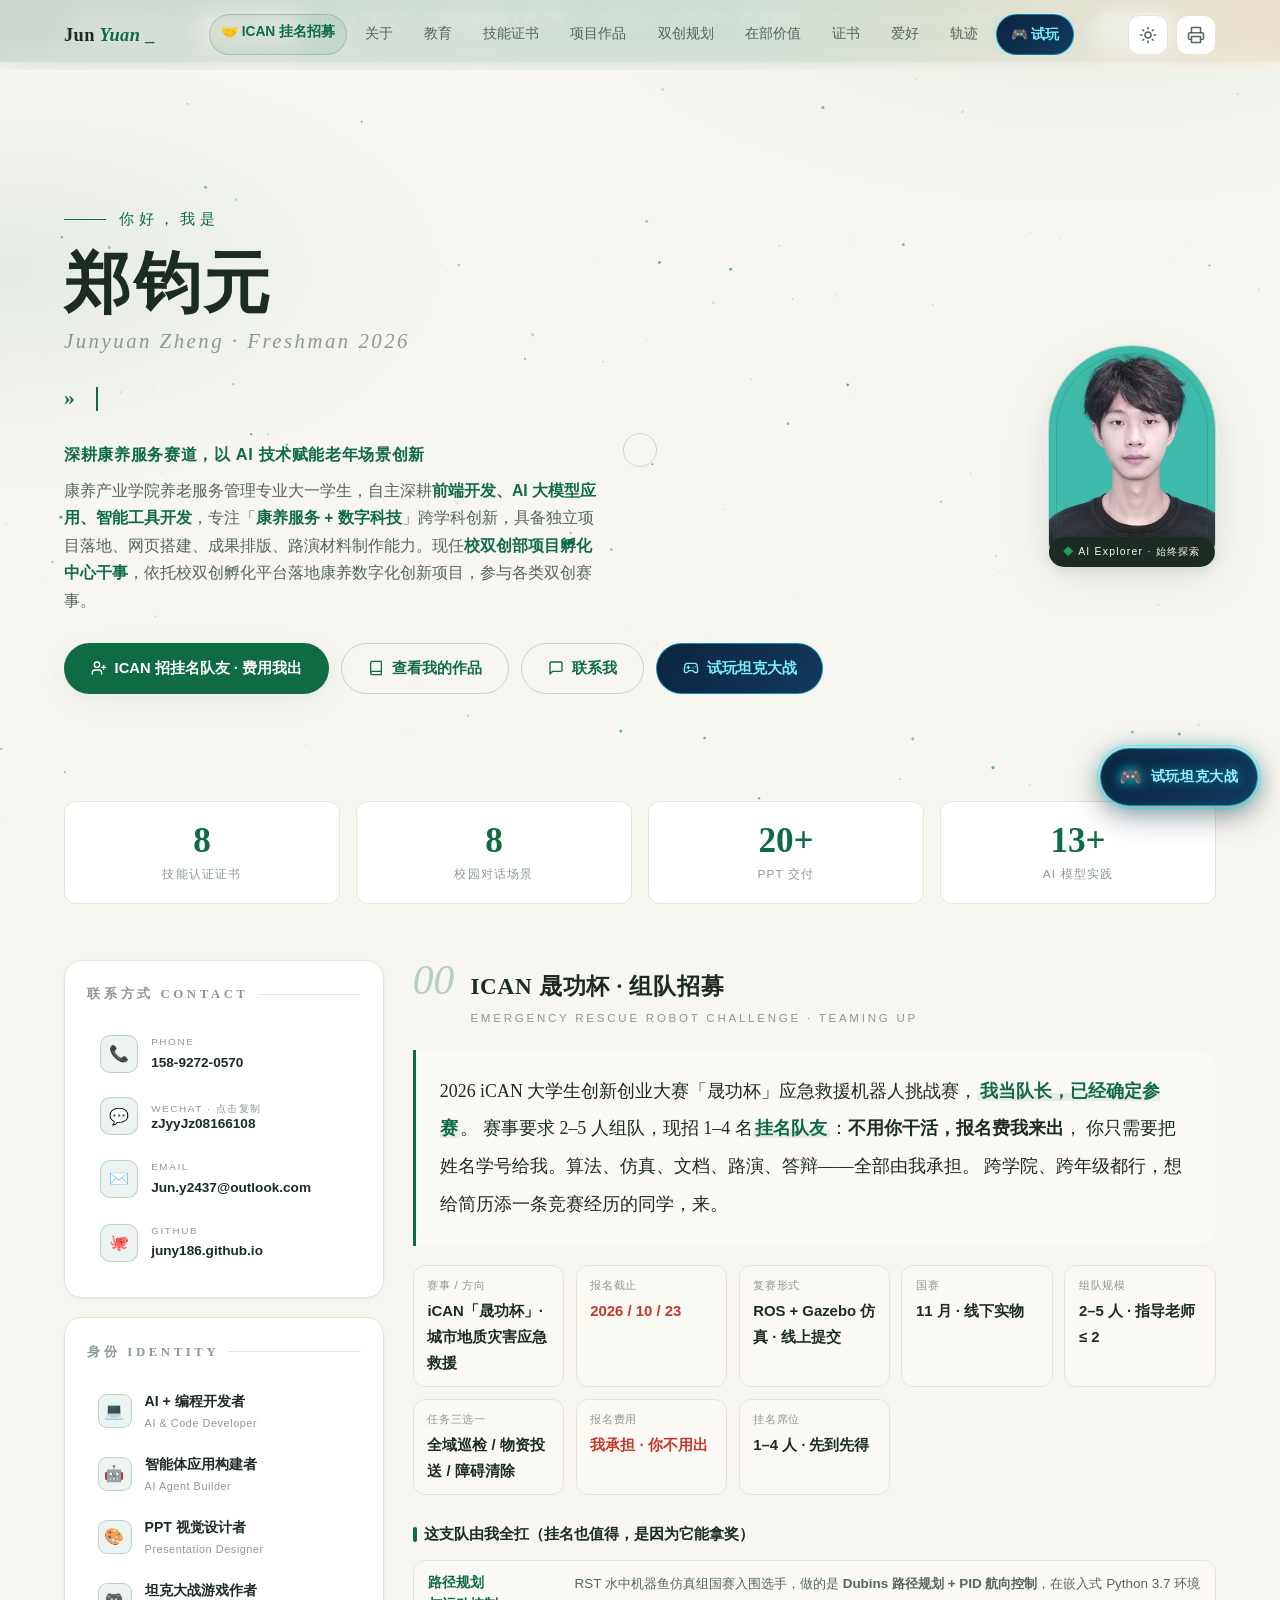
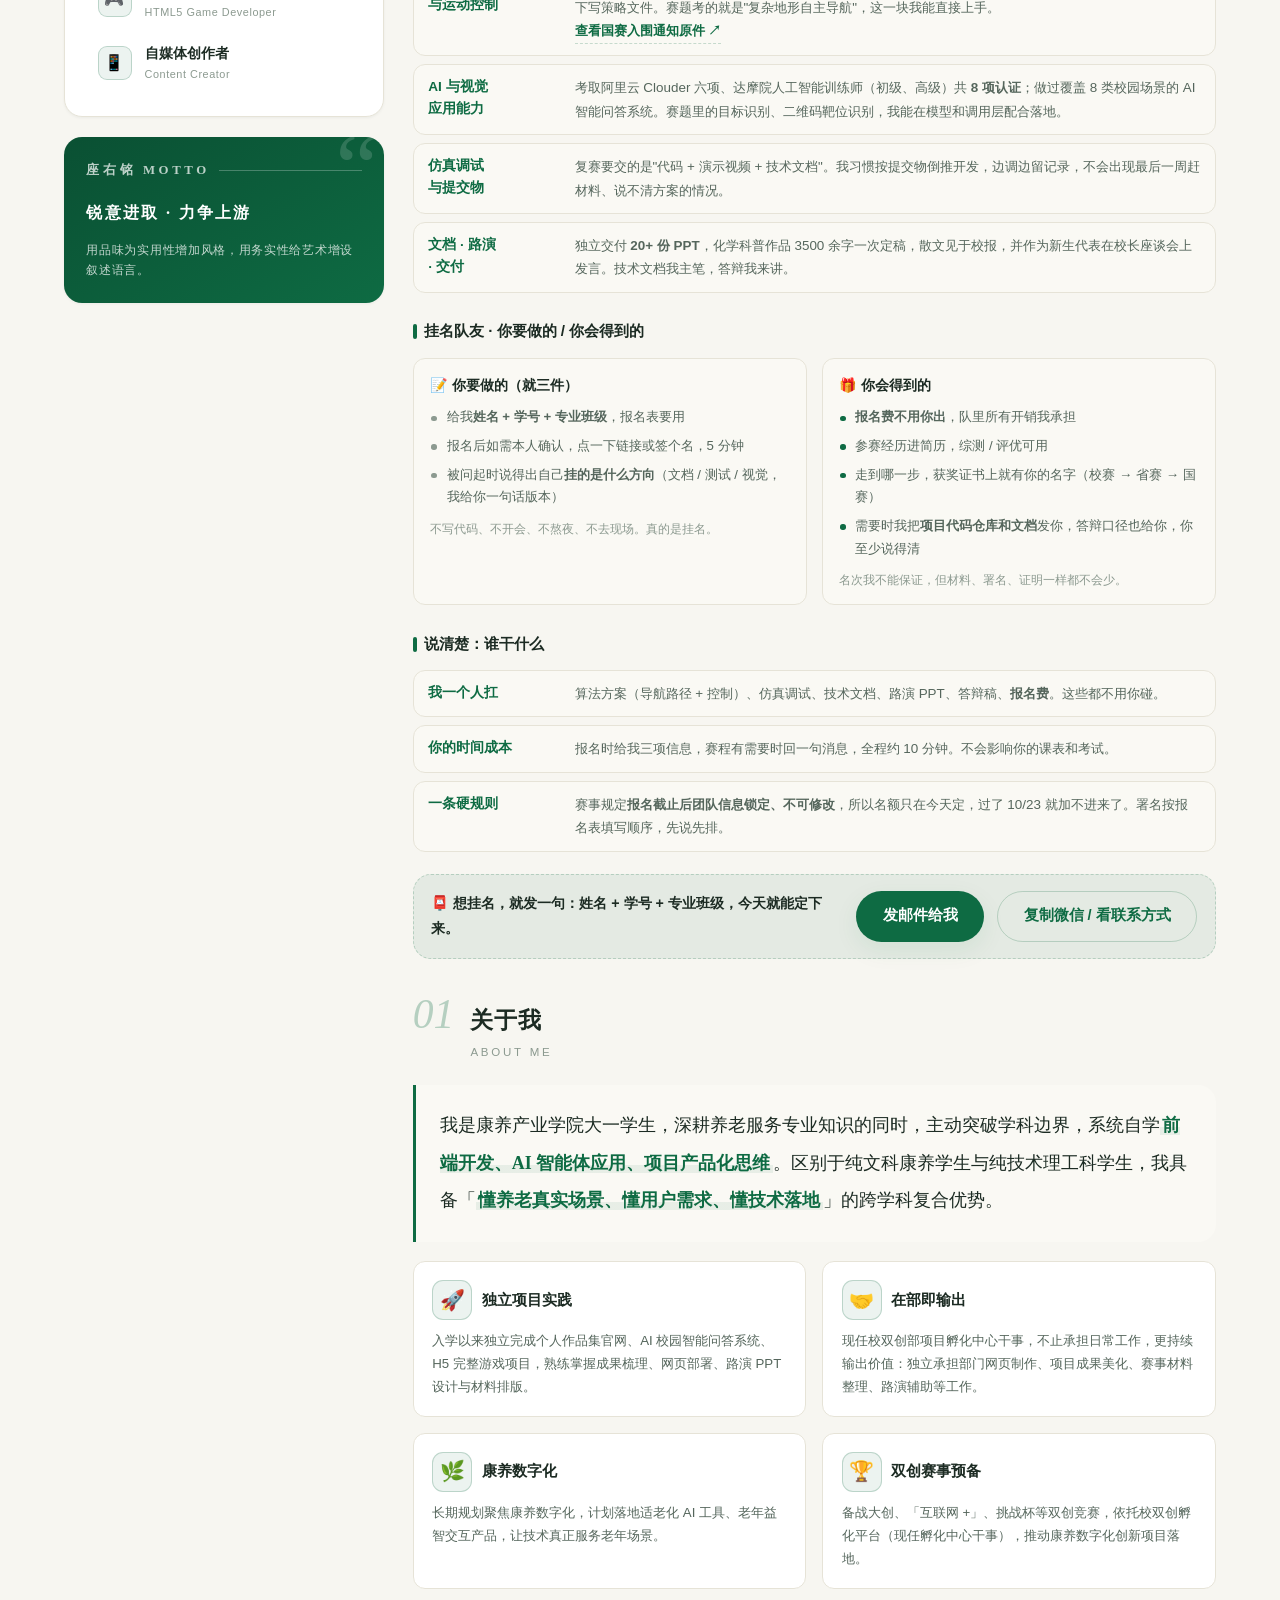
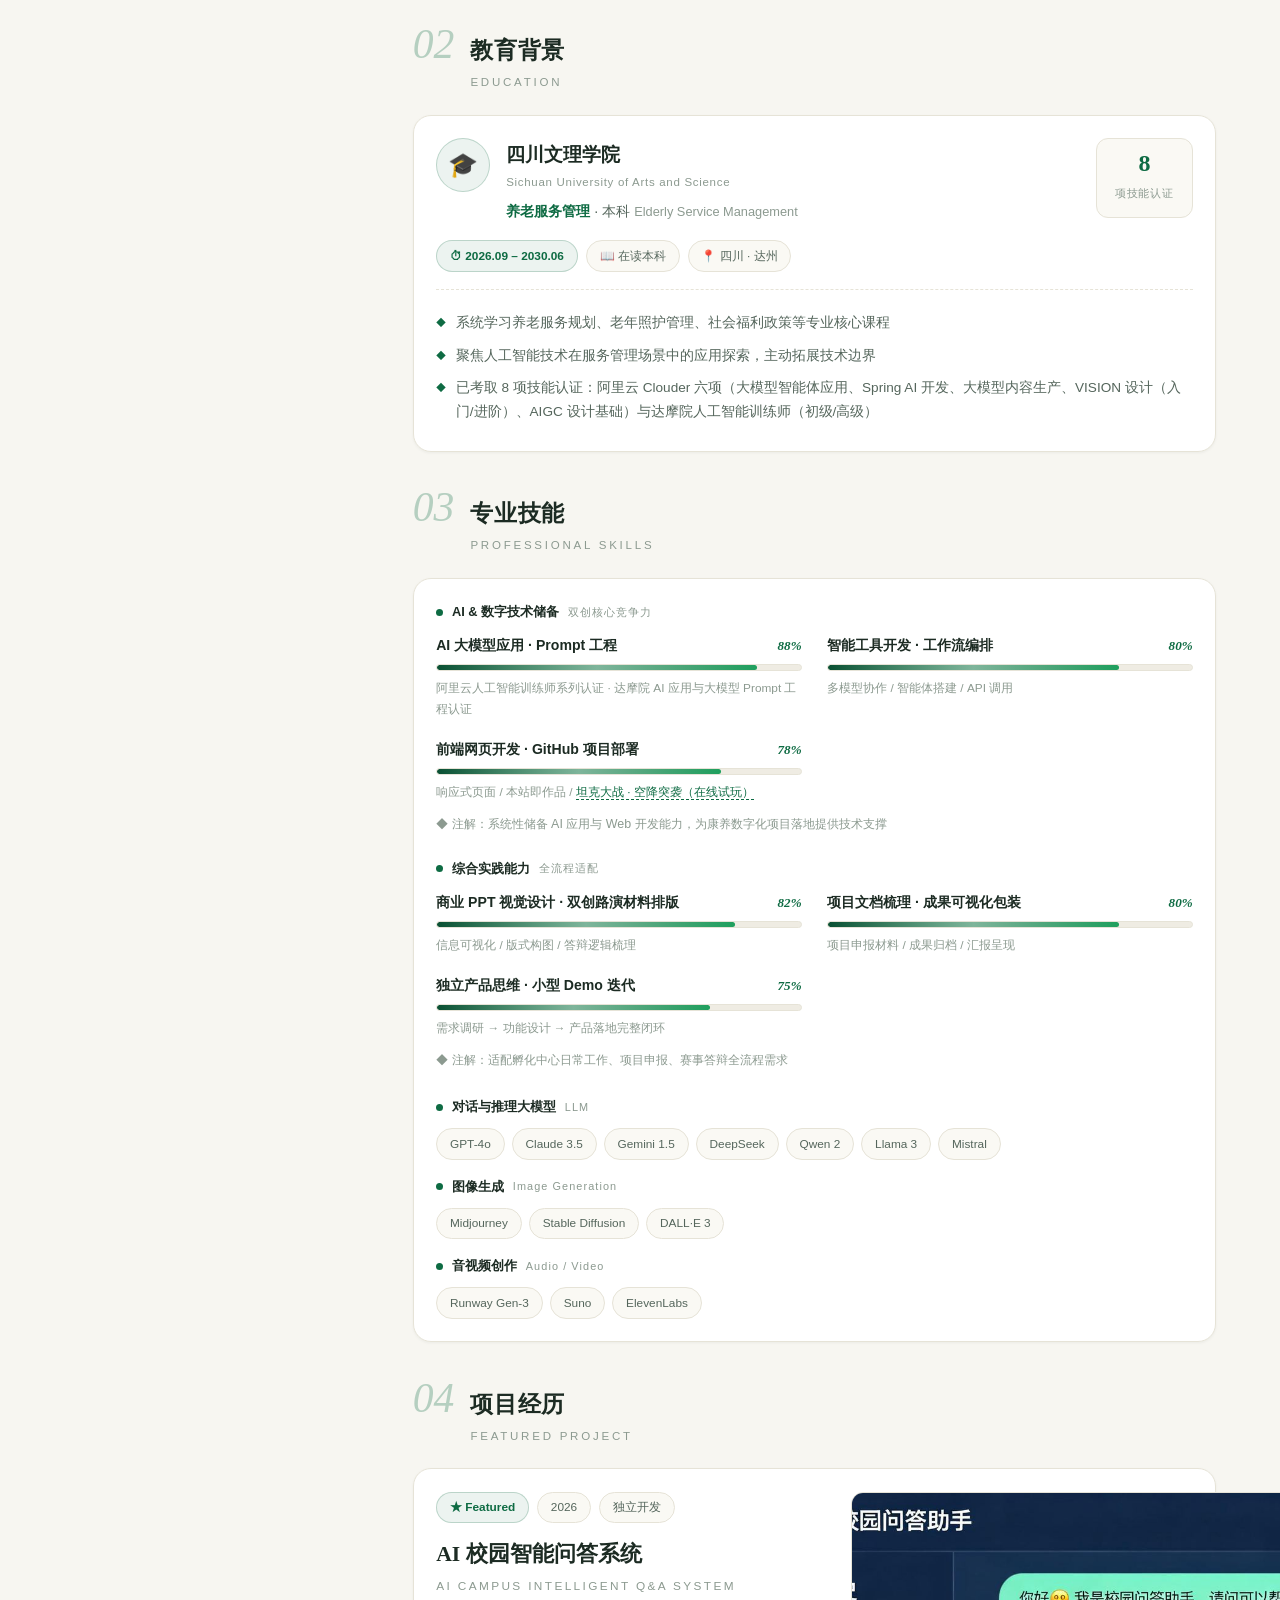
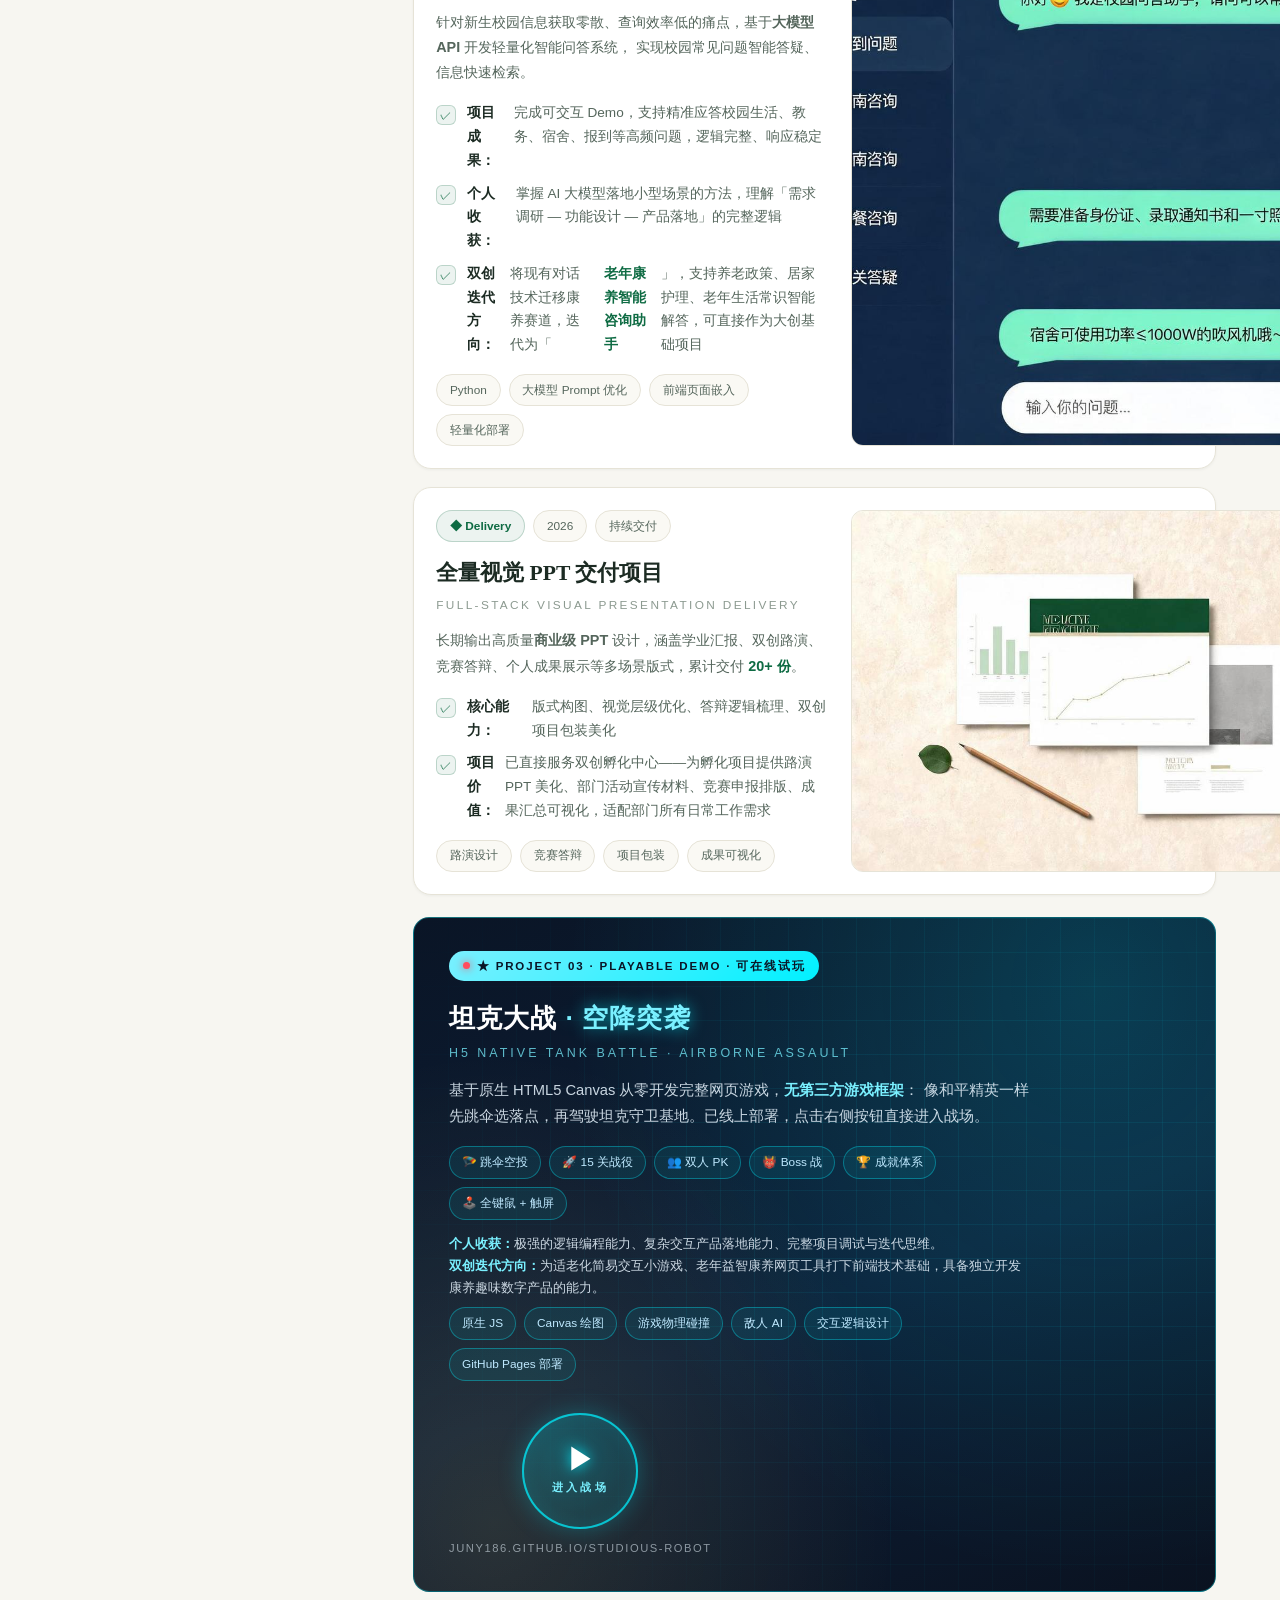
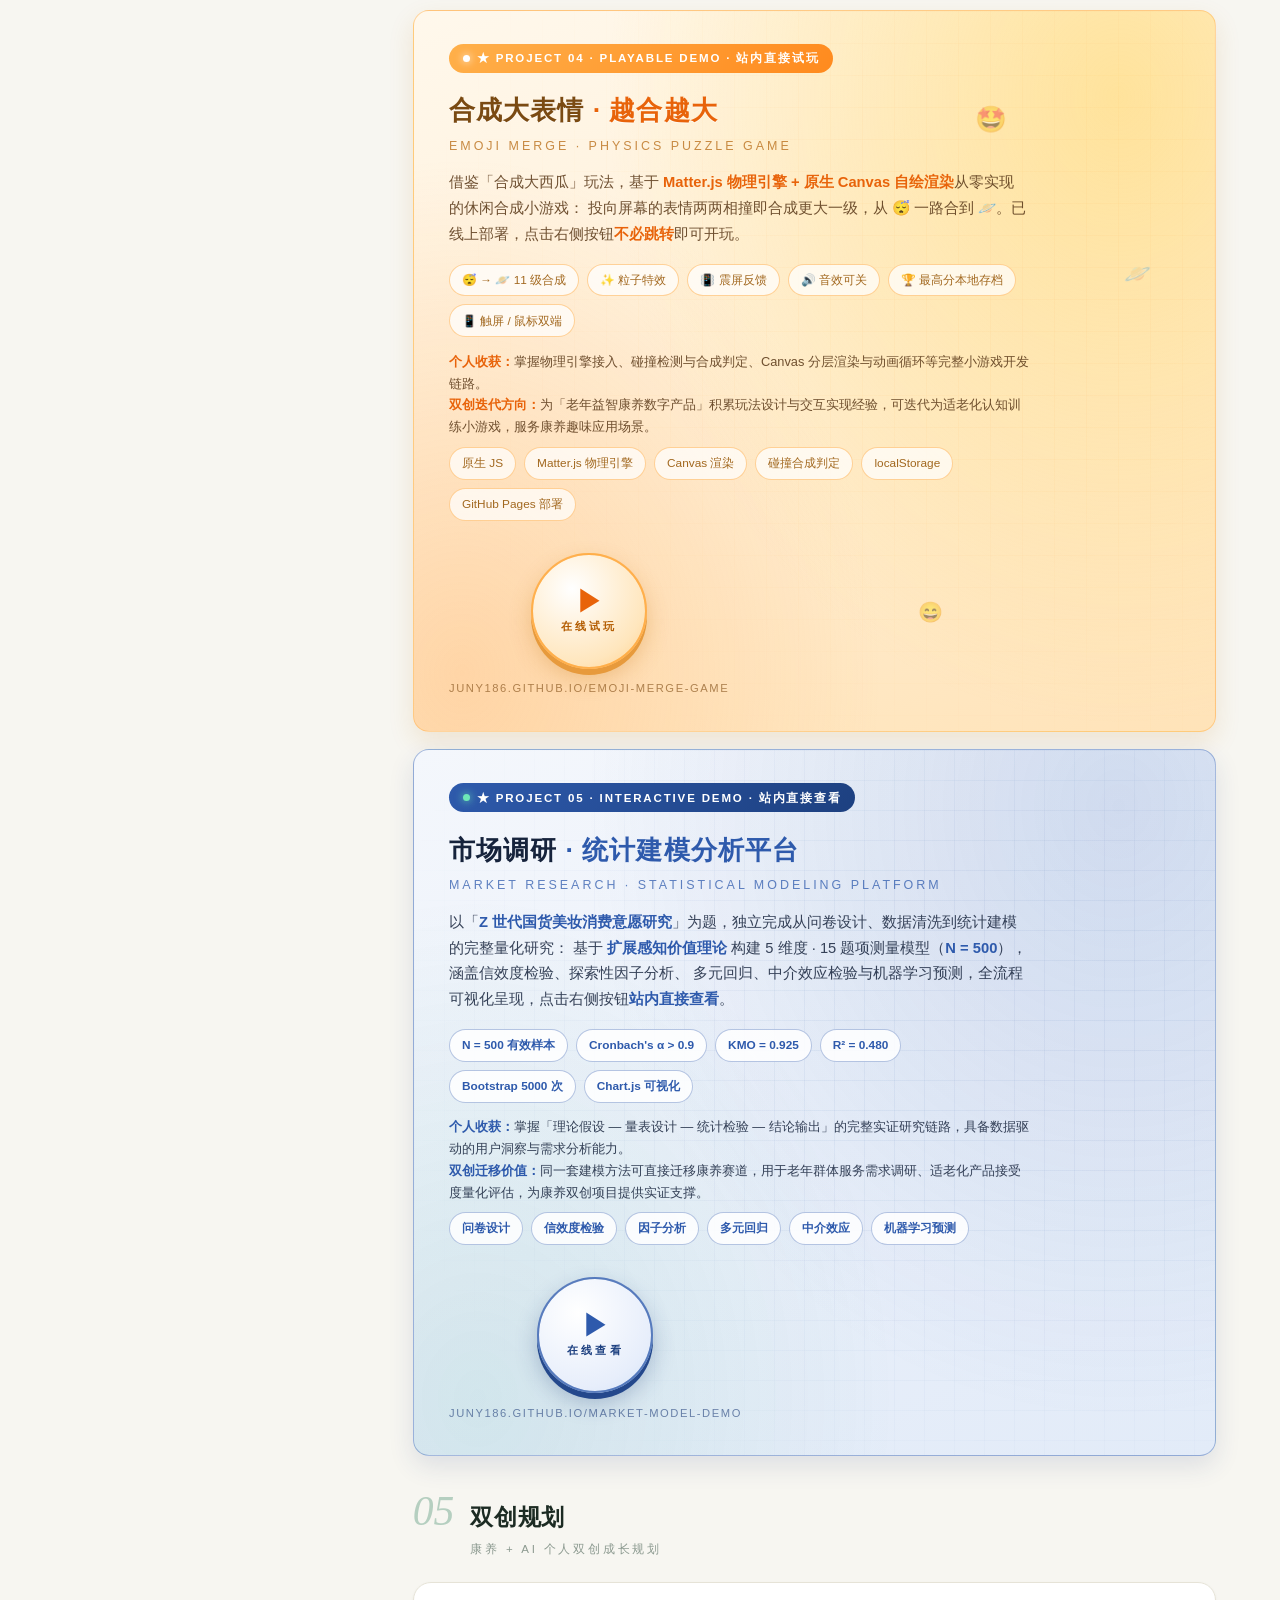
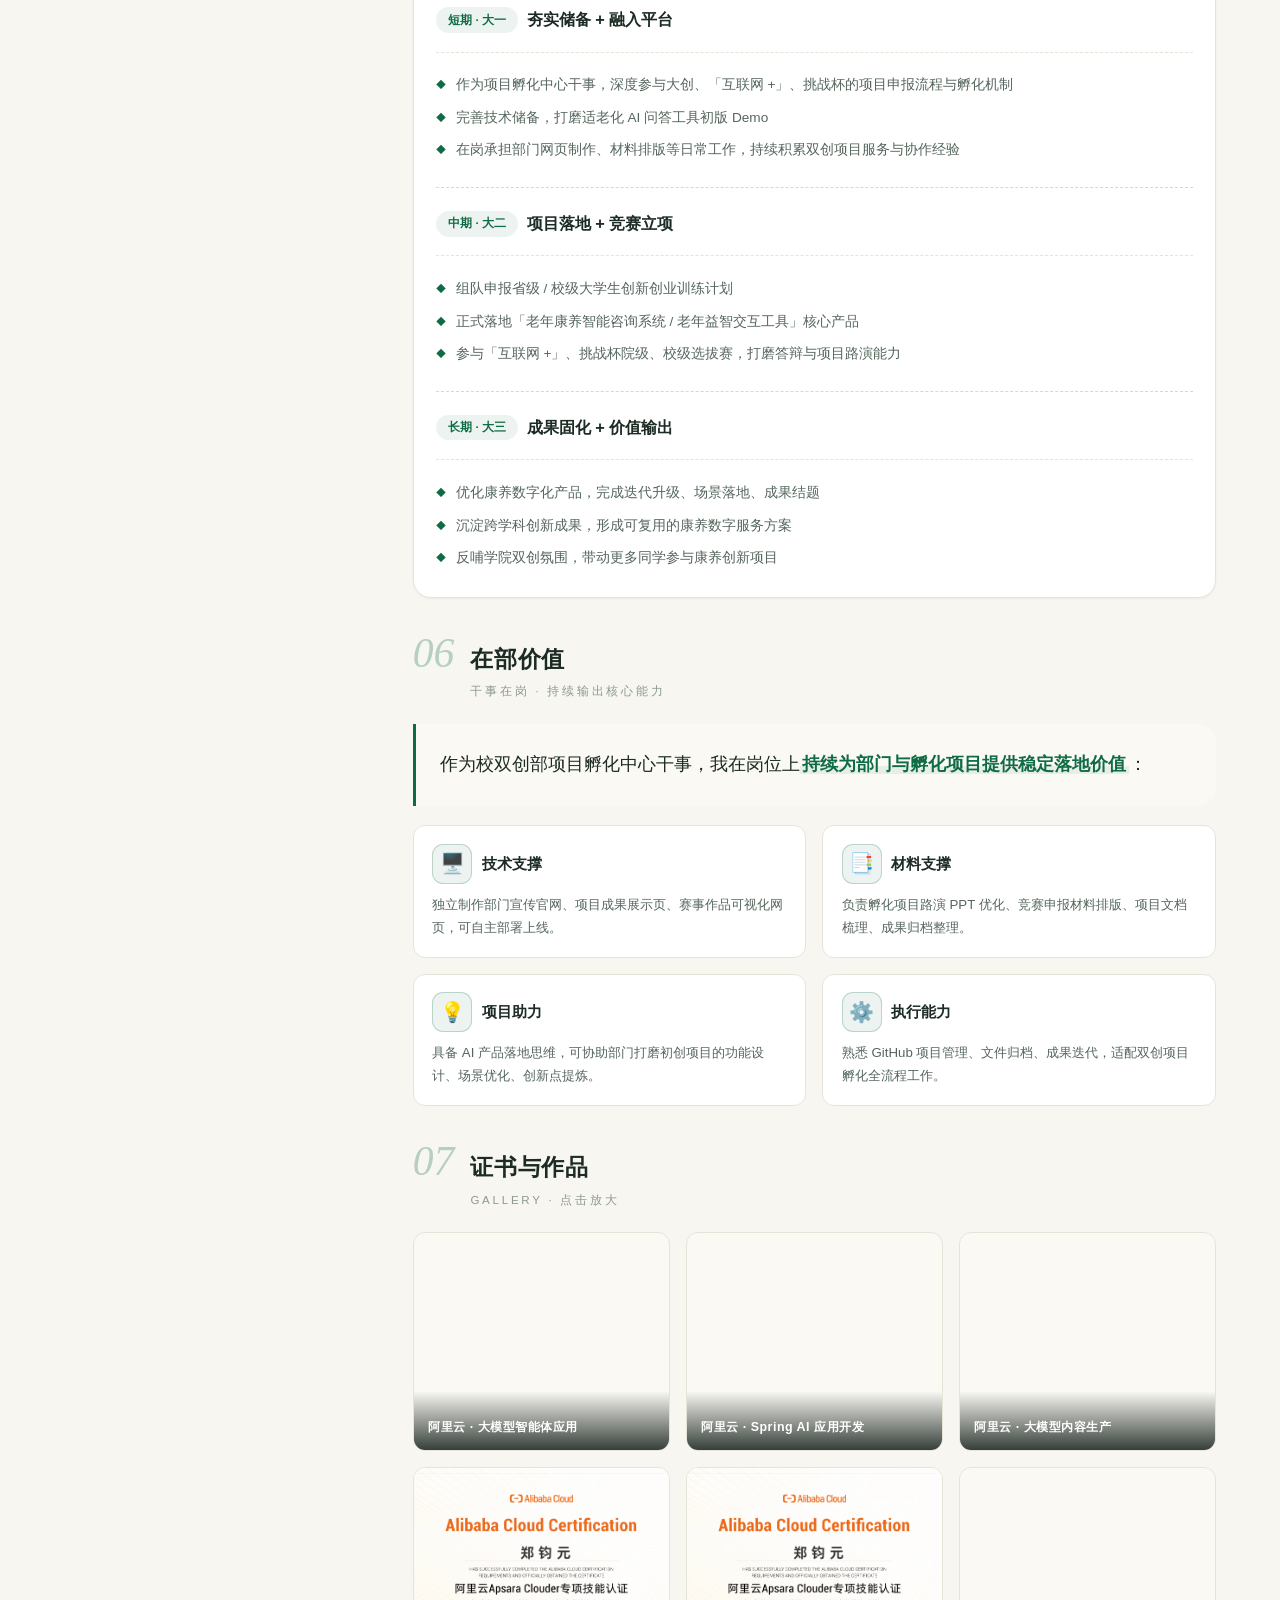
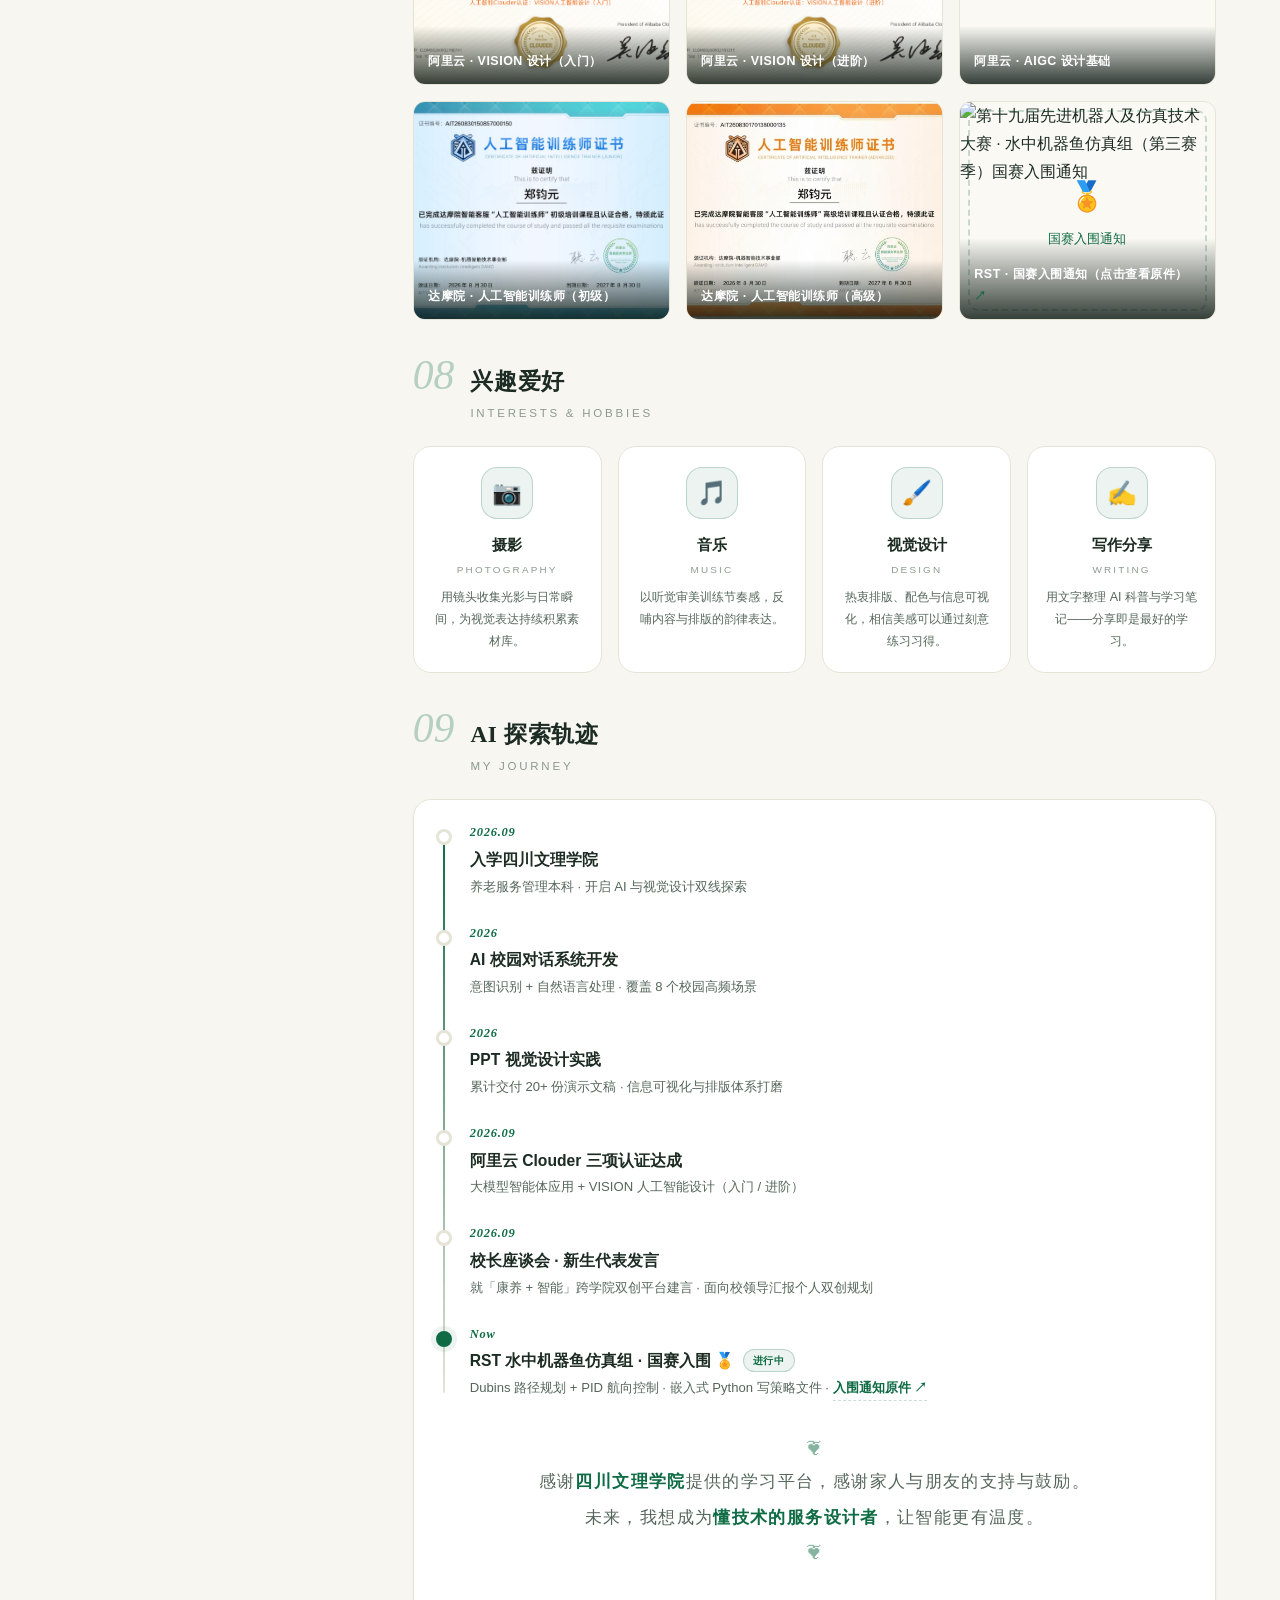
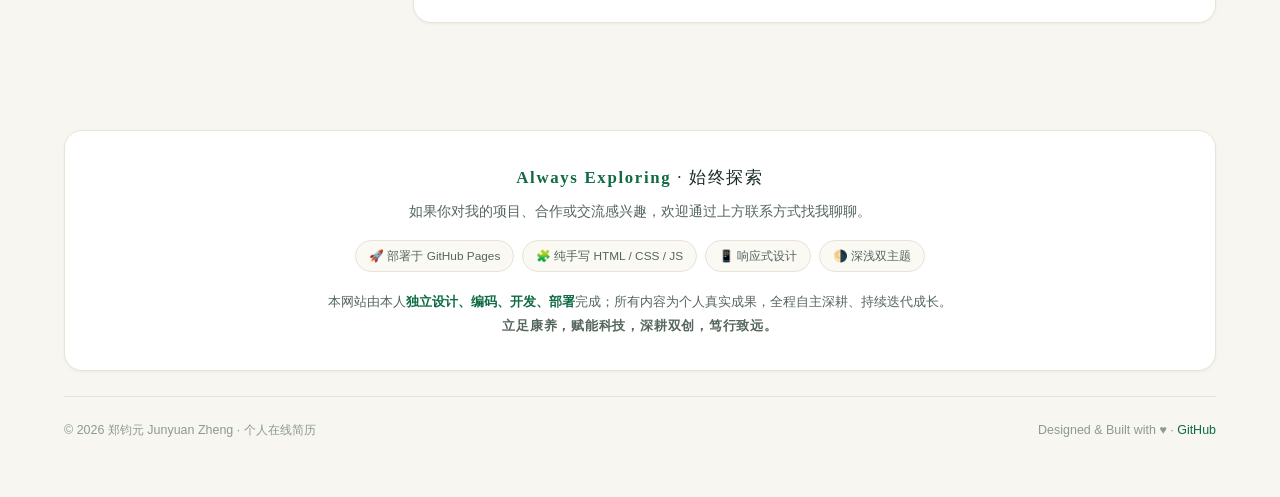
==== commit 1cfdbb49: "feat: ICAN 转为挂名队友招募（费用我承担/不用干活）+ 上线 RST 国赛入围通知原件" ====
--- a/index.html
+++ b/index.html
@@ -3,10 +3,10 @@
 <head>
     <meta charset="UTF-8">
     <meta name="viewport" content="width=device-width, initial-scale=1.0">
-    <title>郑钧元 · ICAN 晟功杯组队招募 | AI 应用 × 养老服务管理</title>
+    <title>郑钧元 · ICAN 晟功杯挂名招募 | AI 应用 × 养老服务管理</title>
 
     <!-- ===== SEO & 社交分享 ===== -->
-    <meta name="description" content="郑钧元 · iCAN「晟功杯」应急救援机器人挑战赛组队招募 —— 四川文理学院养老服务管理专业，可独立承担导航路径规划、控制算法、技术文档与路演材料；现缺 ROS 主控、机器视觉、嵌入式硬件队友。">
+    <meta name="description" content="郑钧元 · iCAN「晟功杯」应急救援机器人挑战赛招募挂名队友 —— 四川文理学院养老服务管理专业，RST 水中机器鱼仿真组国赛入围选手。队长本人承担全部开发与报名费，挂名队友不用干活，获奖署名照给。">
         <meta name="keywords" content="郑钧元,个人简历,AI应用,智能体,养老服务管理,四川文理学院,阿里云认证,创新创业">
     <meta name="author" content="郑钧元 Junyuan Zheng">
     <meta property="og:title" content="郑钧元 · 个人在线简历">
@@ -1900,8 +1900,42 @@
         }
         .ican-cta .cta-lead { font-size: .89rem; font-weight: 700; flex: 1 1 240px; }
 
+        /* 挂名招募：你要做的 / 你会得到的 两栏 */
+        .ican-two { display: grid; grid-template-columns: 1fr 1fr; gap: .9rem; margin-top: .8rem; }
+        .ghost-card {
+            background: var(--card-soft); border: 1px solid var(--line);
+            border-radius: var(--radius-sm); padding: .9rem 1rem;
+        }
+        .ghost-card .g-head {
+            display: flex; align-items: center; gap: .45rem;
+            font-size: .88rem; font-weight: 700; margin-bottom: .55rem;
+        }
+        .ghost-card ul { list-style: none; padding: 0; margin: 0; display: grid; gap: .38rem; }
+        .ghost-card li {
+            position: relative; padding-left: 1.05rem;
+            font-size: .83rem; color: var(--ink-soft); line-height: 1.7;
+        }
+        .ghost-card li::before {
+            content: ''; position: absolute; left: .1rem; top: .58rem;
+            width: .34rem; height: .34rem; border-radius: 50%; background: var(--accent);
+        }
+        .ghost-card.do li::before { background: var(--ink-faint); }
+        .ghost-card .g-note {
+            margin-top: .6rem; font-size: .76rem; color: var(--ink-faint); line-height: 1.65;
+        }
+        /* 可点击的凭证卡 */
+        .cert-card.is-link { display: block; text-decoration: none; color: inherit; }
+        .cert-card.is-link .cert-cap::after { content: ' ↗'; color: var(--accent); font-weight: 700; }
+        .doc-link {
+            display: inline-flex; align-items: center; gap: .3rem;
+            font-size: .8rem; font-weight: 700; color: var(--accent);
+            border-bottom: 1px dashed var(--accent-line); padding-bottom: 1px;
+        }
+        .doc-link:hover { opacity: .78; }
+
         @media (max-width: 640px) {
             .bring-row { grid-template-columns: 1fr; gap: .25rem; }
+            .ican-two { grid-template-columns: 1fr; }
             .ican-bar-inner { font-size: .82rem; }
         }
         @media print { .ican-bar { display: none !important; } }
@@ -1924,7 +1958,7 @@
         <div class="nav-inner">
             <a class="logo" href="#top" aria-label="返回顶部">Jun<em>Yuan</em><span class="cursor-blink">_</span></a>
             <nav class="nav-links" aria-label="页面导航">
-                <a href="#ican" class="nav-ican">🤝 ICAN 组队</a>
+                <a href="#ican" class="nav-ican">🤝 ICAN 挂名招募</a>
                 <a href="#about">关于</a>
                 <a href="#education">教育</a>
                 <a href="#skills">技能证书</a>
@@ -1951,13 +1985,13 @@
     <!-- ================= ICAN 组队招募横幅 ================= -->
     <div class="ican-bar" id="icanBar">
         <div class="ican-bar-inner">
-            <span class="ican-pill">🔥 组队中</span>
+            <span class="ican-pill">🔥 招募挂名队友</span>
             <span class="ican-pill urgent">报名截止 10 / 23</span>
             <span class="ican-bar-text">
-                <b>iCAN「晟功杯」应急救援机器人挑战赛</b> —— 我负责导航算法 / 技术文档 / 路演材料，还缺
-                <b>ROS 主控、机器视觉、嵌入式</b> 三类队友，跨学院跨年级都可。
+                <b>iCAN「晟功杯」应急救援机器人挑战赛</b> —— 我当队长，活我全干，<b>报名费我出</b>，
+                招 1–4 名挂名队友：<b>不用干活，获奖署名有你</b>。今天截止，先到先得。
             </span>
-            <a href="#ican" class="bar-btn">看岗位 →</a>
+            <a href="#ican" class="bar-btn">看详情 →</a>
             <button class="bar-close" id="icanBarClose" aria-label="关闭招募横幅" title="关闭">✕</button>
         </div>
     </div>
@@ -1986,7 +2020,7 @@
                 <div class="hero-cta">
                     <a href="#ican" class="btn btn-primary">
                         <svg viewBox="0 0 24 24" fill="none" stroke="currentColor" stroke-width="2" stroke-linecap="round" stroke-linejoin="round"><path d="M16 21v-2a4 4 0 0 0-4-4H6a4 4 0 0 0-4 4v2"/><circle cx="9" cy="7" r="4"/><line x1="19" x2="19" y1="8" y2="14"/><line x1="22" x2="16" y1="11" y2="11"/></svg>
-                        加入我的 ICAN 战队
+                        ICAN 招挂名队友 · 费用我出
                     </a>
                     <a href="#projects" class="btn btn-ghost">
                         <svg viewBox="0 0 24 24" fill="none" stroke="currentColor" stroke-width="2" stroke-linecap="round" stroke-linejoin="round"><path d="M4 19.5A2.5 2.5 0 0 1 6.5 17H20"/><path d="M6.5 2H20v20H6.5A2.5 2.5 0 0 1 4 19.5v-15A2.5 2.5 0 0 1 6.5 2z"/></svg>
@@ -2113,9 +2147,10 @@
                 </div>
 
                 <p class="about-lead reveal" style="--d:.06s">
-                    2026 iCAN 大学生创新创业大赛「晟功杯」应急救援机器人挑战赛，我已确定参赛，现在组队。
-                    我能独立承担<mark>导航路径规划、控制算法、技术文档与路演材料</mark>；缺的是把算法真正跑进
-                    ROS 的人——<mark>ROS 主控、机器视觉、嵌入式硬件</mark>，三个位置都空着，跨学院、跨年级都可以。
+                    2026 iCAN 大学生创新创业大赛「晟功杯」应急救援机器人挑战赛，<mark>我当队长，已经确定参赛</mark>。
+                    赛事要求 2–5 人组队，现招 1–4 名<mark>挂名队友</mark>：<strong>不用你干活，报名费我来出</strong>，
+                    你只需要把姓名学号给我。算法、仿真、文档、路演、答辩——全部由我承担。
+                    跨学院、跨年级都行，想给简历添一条竞赛经历的同学，来。
                 </p>
 
                 <div class="ican-meta reveal" style="--d:.1s">
@@ -2125,13 +2160,16 @@
                     <div><span>国赛</span><b>11 月 · 线下实物</b></div>
                     <div><span>组队规模</span><b>2–5 人 · 指导老师 ≤ 2</b></div>
                     <div><span>任务三选一</span><b>全域巡检 / 物资投送 / 障碍清除</b></div>
-                </div>
-
-                <h3 class="ican-sub reveal" style="--d:.14s">我能带来什么（不只是热情）</h3>
+                    <div><span>报名费用</span><b class="hot">我承担 · 你不用出</b></div>
+                    <div><span>挂名席位</span><b>1–4 人 · 先到先得</b></div>
+                </div>
+
+                <h3 class="ican-sub reveal" style="--d:.14s">这支队由我全扛（挂名也值得，是因为它能拿奖）</h3>
                 <div class="ican-bring reveal" style="--d:.18s">
                     <div class="bring-row">
                         <b>路径规划<br>与运动控制</b>
-                        <p>RST 水中机器鱼仿真组国赛入围选手，做的是 <strong>Dubins 路径规划 + PID 航向控制</strong>，在嵌入式 Python 3.7 环境下写策略文件。赛题考的就是"复杂地形自主导航"，这一块我能直接上手。</p>
+                        <p>RST 水中机器鱼仿真组国赛入围选手，做的是 <strong>Dubins 路径规划 + PID 航向控制</strong>，在嵌入式 Python 3.7 环境下写策略文件。赛题考的就是"复杂地形自主导航"，这一块我能直接上手。
+                            <br><a class="doc-link" href="rst-final-notice.pdf" target="_blank" rel="noopener">查看国赛入围通知原件 ↗</a></p>
                     </div>
                     <div class="bring-row">
                         <b>AI 与视觉<br>应用能力</b>
@@ -2147,85 +2185,48 @@
                     </div>
                 </div>
 
-                <h3 class="ican-sub reveal" style="--d:.22s">我需要这样的队友</h3>
-                <div class="role-grid reveal" style="--d:.26s">
-                    <div class="role-card">
-                        <div class="r-top">
-                            <span class="r-icon">🦾</span>
-                            <h4>ROS 主控</h4>
-                            <span class="role-tag open">最缺</span>
-                        </div>
-                        <p>把算法接进机器人的那个人。复赛平台由组委会提供 ROS + Gazebo 镜像，需要有人能吃透它给的节点、话题和服务。</p>
+                                <h3 class="ican-sub reveal" style="--d:.22s">挂名队友 · 你要做的 / 你会得到的</h3>
+                <div class="ican-two reveal" style="--d:.26s">
+                    <div class="ghost-card do">
+                        <div class="g-head">📝 你要做的（就三件）</div>
                         <ul>
-                            <li>会 ROS 节点 / 话题 / 服务的编写与调试</li>
-                            <li>C++ 或 Python 任一，能写控制节点</li>
-                            <li>接触过 Gazebo、rviz、SLAM 优先</li>
-                            <li>我出算法方案，你来判断能不能落地</li>
+                            <li>给我<strong>姓名 + 学号 + 专业班级</strong>，报名表要用</li>
+                            <li>报名后如需本人确认，点一下链接或签个名，5 分钟</li>
+                            <li>被问起时说得出自己<strong>挂的是什么方向</strong>（文档 / 测试 / 视觉，我给你一句话版本）</li>
                         </ul>
-                    </div>
-                    <div class="role-card">
-                        <div class="r-top">
-                            <span class="r-icon">👁️</span>
-                            <h4>机器视觉</h4>
-                            <span class="role-tag open">空缺</span>
-                        </div>
-                        <p>赛题的分数大头挂在"识别"上：穿越窗户时识别目标并下降避让、识别空中任务点标识、识别标靶二维码。</p>
+                        <p class="g-note">不写代码、不开会、不熬夜、不去现场。真的是挂名。</p>
+                    </div>
+                    <div class="ghost-card">
+                        <div class="g-head">🎁 你会得到的</div>
                         <ul>
-                            <li>OpenCV / 图像处理基础</li>
-                            <li>目标检测、二维码识别任一</li>
-                            <li>有摄像头标定经验更好</li>
-                            <li>识别结果直接决定得分，位置很关键</li>
+                            <li><strong>报名费不用你出</strong>，队里所有开销我承担</li>
+                            <li>参赛经历进简历，综测 / 评优可用</li>
+                            <li>走到哪一步，获奖证书上就有你的名字（校赛 → 省赛 → 国赛）</li>
+                            <li>需要时我把<strong>项目代码仓库和文档</strong>发你，答辩口径也给你，你至少说得清</li>
                         </ul>
-                    </div>
-                    <div class="role-card">
-                        <div class="r-top">
-                            <span class="r-icon">🔧</span>
-                            <h4>嵌入式 / 硬件</h4>
-                            <span class="role-tag open">空缺</span>
-                        </div>
-                        <p>复赛是仿真，但国赛是 11 月线下实物赛。如果我们要冲决赛，这一步必须有硬件的人。</p>
-                        <ul>
-                            <li>单片机 / 电机驱动 / 传感器接线</li>
-                            <li>接触过 ROSBOT、树莓派、STM32 优先</li>
-                            <li>能扛着设备去现场调试</li>
-                            <li>只想打复赛的同学也可以，不勉强</li>
-                        </ul>
-                    </div>
-                    <div class="role-card">
-                        <div class="r-top">
-                            <span class="r-icon">🎬</span>
-                            <h4>文档 / 视频 / 答辩</h4>
-                            <span class="role-tag">可选</span>
-                        </div>
-                        <p>复赛要交效果演示视频和技术文档。这块我能主笔，但更希望有人一起，把方案讲得比做出来还清楚。</p>
-                        <ul>
-                            <li>视频剪辑（演示视频 1–3 分钟即可）</li>
-                            <li>愿意一起打磨技术文档</li>
-                            <li>答辩不怵场</li>
-                            <li>适合想补"赛事经历"的同学</li>
-                        </ul>
-                    </div>
-                </div>
-
-                <h3 class="ican-sub reveal" style="--d:.3s">组队怎么运作</h3>
+                        <p class="g-note">名次我不能保证，但材料、署名、证明一样都不会少。</p>
+                    </div>
+                </div>
+
+                <h3 class="ican-sub reveal" style="--d:.3s">说清楚：谁干什么</h3>
                 <div class="ican-bring reveal" style="--d:.34s">
                     <div class="bring-row">
-                        <b>我负责</b>
-                        <p>算法方案（导航路径 + 控制）、仿真调试记录、技术文档主笔、路演 PPT 与答辩稿。</p>
+                        <b>我一个人扛</b>
+                        <p>算法方案（导航路径 + 控制）、仿真调试、技术文档、路演 PPT、答辩稿、<strong>报名费</strong>。这些都不用你碰。</p>
                     </div>
                     <div class="bring-row">
-                        <b>节奏</b>
-                        <p>每晚 15 分钟文字同步进度，每周一个可验证节点（"能在仿真里跑通第 X 个任务"这种），不做无期限的计划。</p>
+                        <b>你的时间成本</b>
+                        <p>报名时给我三项信息，赛程有需要时回一句消息，全程约 10 分钟。不会影响你的课表和考试。</p>
                     </div>
                     <div class="bring-row">
-                        <b>归属</b>
-                        <p>代码统一进 GitHub 仓库，开发日志留痕，署名按实际贡献排，不抢也不让。</p>
+                        <b>一条硬规则</b>
+                        <p>赛事规定<strong>报名截止后团队信息锁定、不可修改</strong>，所以名额只在今天定，过了 10/23 就加不进来了。署名按报名表填写顺序，先说先排。</p>
                     </div>
                 </div>
 
                 <div class="ican-cta reveal" style="--d:.38s">
-                    <span class="cta-lead">📮 想入队，就发一句：你的专业 + 会什么 + 想要哪个位置。</span>
-                    <a href="mailto:Jun.y2437@outlook.com?subject=ICAN晟功杯组队" class="btn btn-primary">发邮件给我</a>
+                    <span class="cta-lead">📮 想挂名，就发一句：<strong>姓名 + 学号 + 专业班级</strong>，今天就能定下来。</span>
+                    <a href="mailto:Jun.y2437@outlook.com?subject=ICAN晟功杯-挂名入队" class="btn btn-primary">发邮件给我</a>
                     <a href="#contact" class="btn btn-ghost">复制微信 / 看联系方式</a>
                 </div>
             </section>
@@ -2684,6 +2685,11 @@
                         <div class="cert-fallback"><span style="font-size:1.8rem">🤖</span><span>AI 训练师 · 高级</span></div>
                         <span class="cert-cap">达摩院 · 人工智能训练师（高级）</span>
                     </div>
+                    <a class="cert-card is-link reveal" style="--d:.45s" href="rst-final-notice.pdf" target="_blank" rel="noopener" aria-label="打开 RST 国赛入围通知 PDF 原件">
+                        <img src="rst-final-notice.jpg" alt="第十九届先进机器人及仿真技术大赛 · 水中机器鱼仿真组（第三赛季）国赛入围通知" loading="lazy" decoding="async" onerror="this.classList.add('error')">
+                        <div class="cert-fallback"><span style="font-size:1.8rem">🏅</span><span>国赛入围通知</span></div>
+                        <span class="cert-cap">RST · 国赛入围通知（点击查看原件）</span>
+                    </a>
                 </div>
             </section>
 
@@ -2762,8 +2768,10 @@
                         </div>
                         <div class="t-item t-now">
                             <div class="t-date">Now</div>
-                            <div class="t-title">备战 RST 机器人及仿真技术大赛</div>
-                            <div class="t-desc">探索机器人在养老陪护场景的应用 · 以赛促创，持续迭代</div>
+                            <div class="t-title">RST 水中机器鱼仿真组 · 国赛入围 🏅</div>
+                            <div class="t-desc">Dubins 路径规划 + PID 航向控制 · 嵌入式 Python 写策略文件 ·
+                                <a class="doc-link" href="rst-final-notice.pdf" target="_blank" rel="noopener">入围通知原件 ↗</a>
+                            </div>
                         </div>
                     </div>
                     <div class="statement">
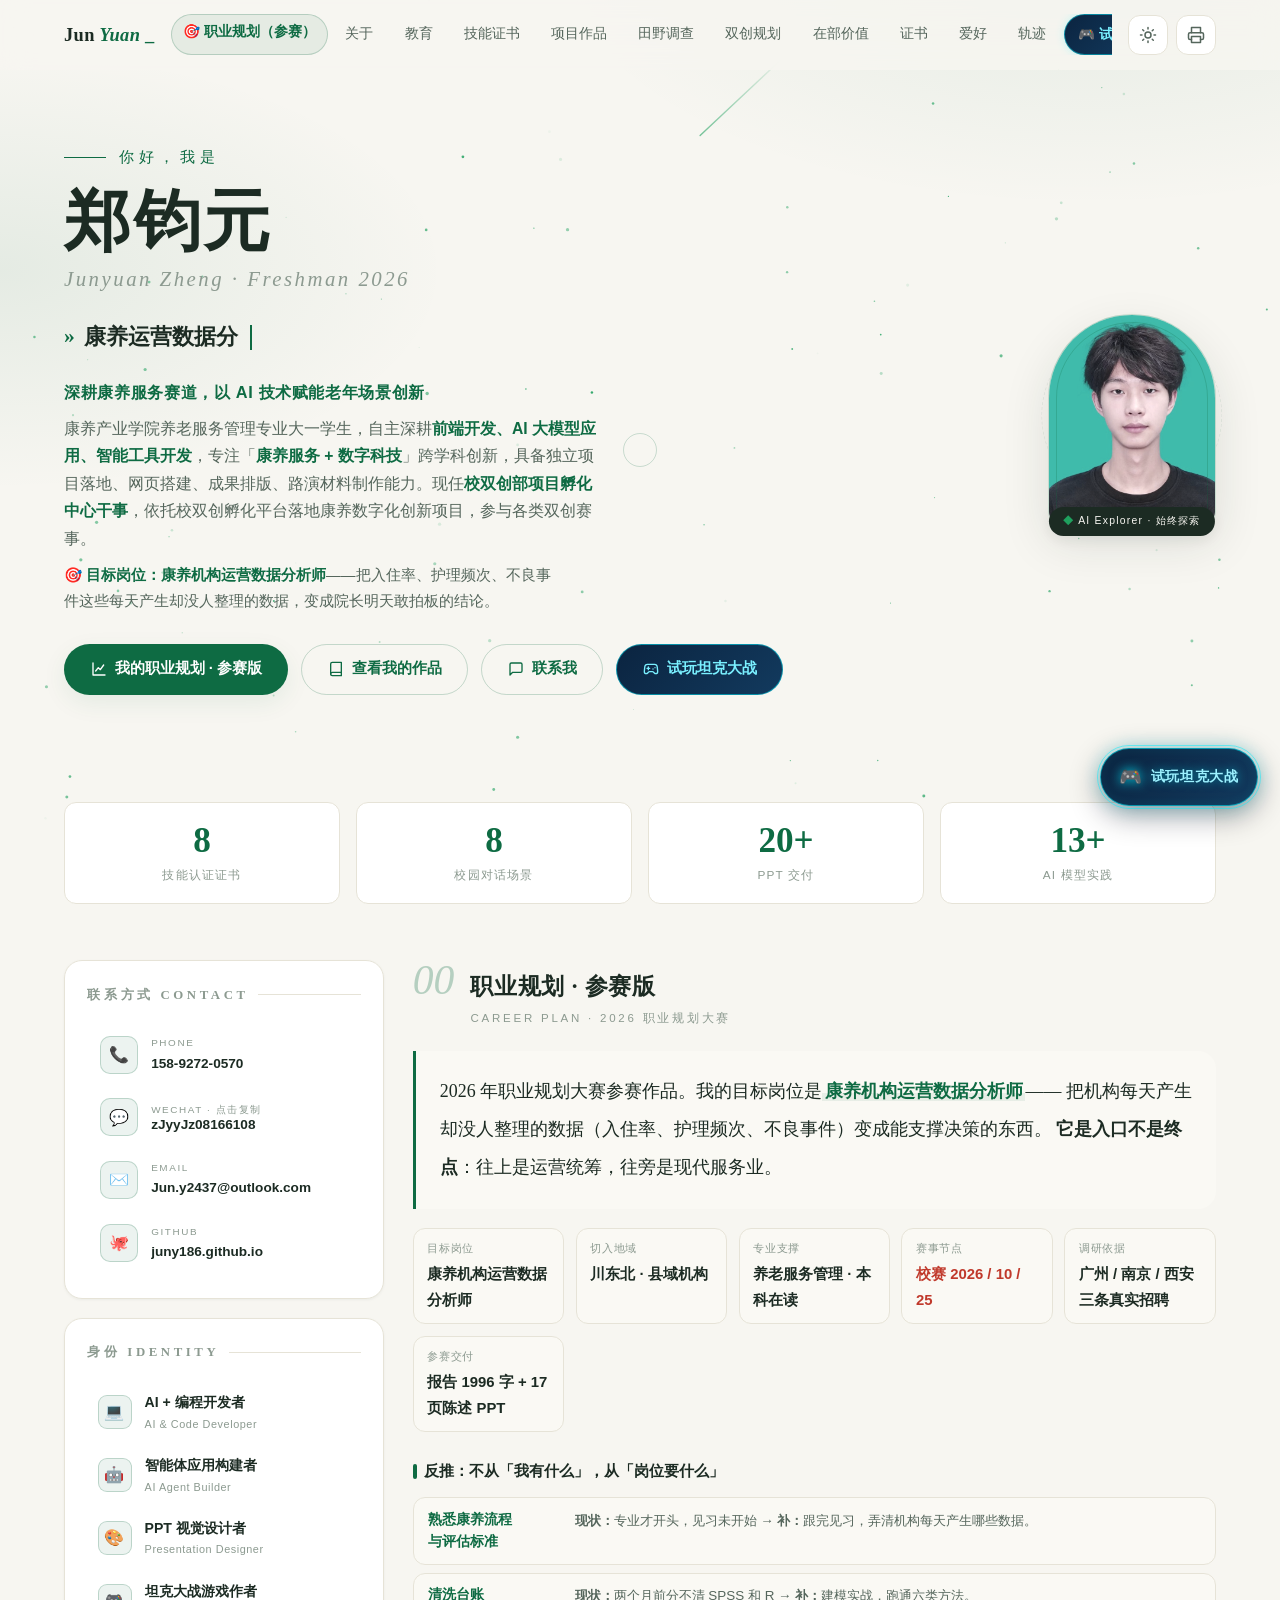
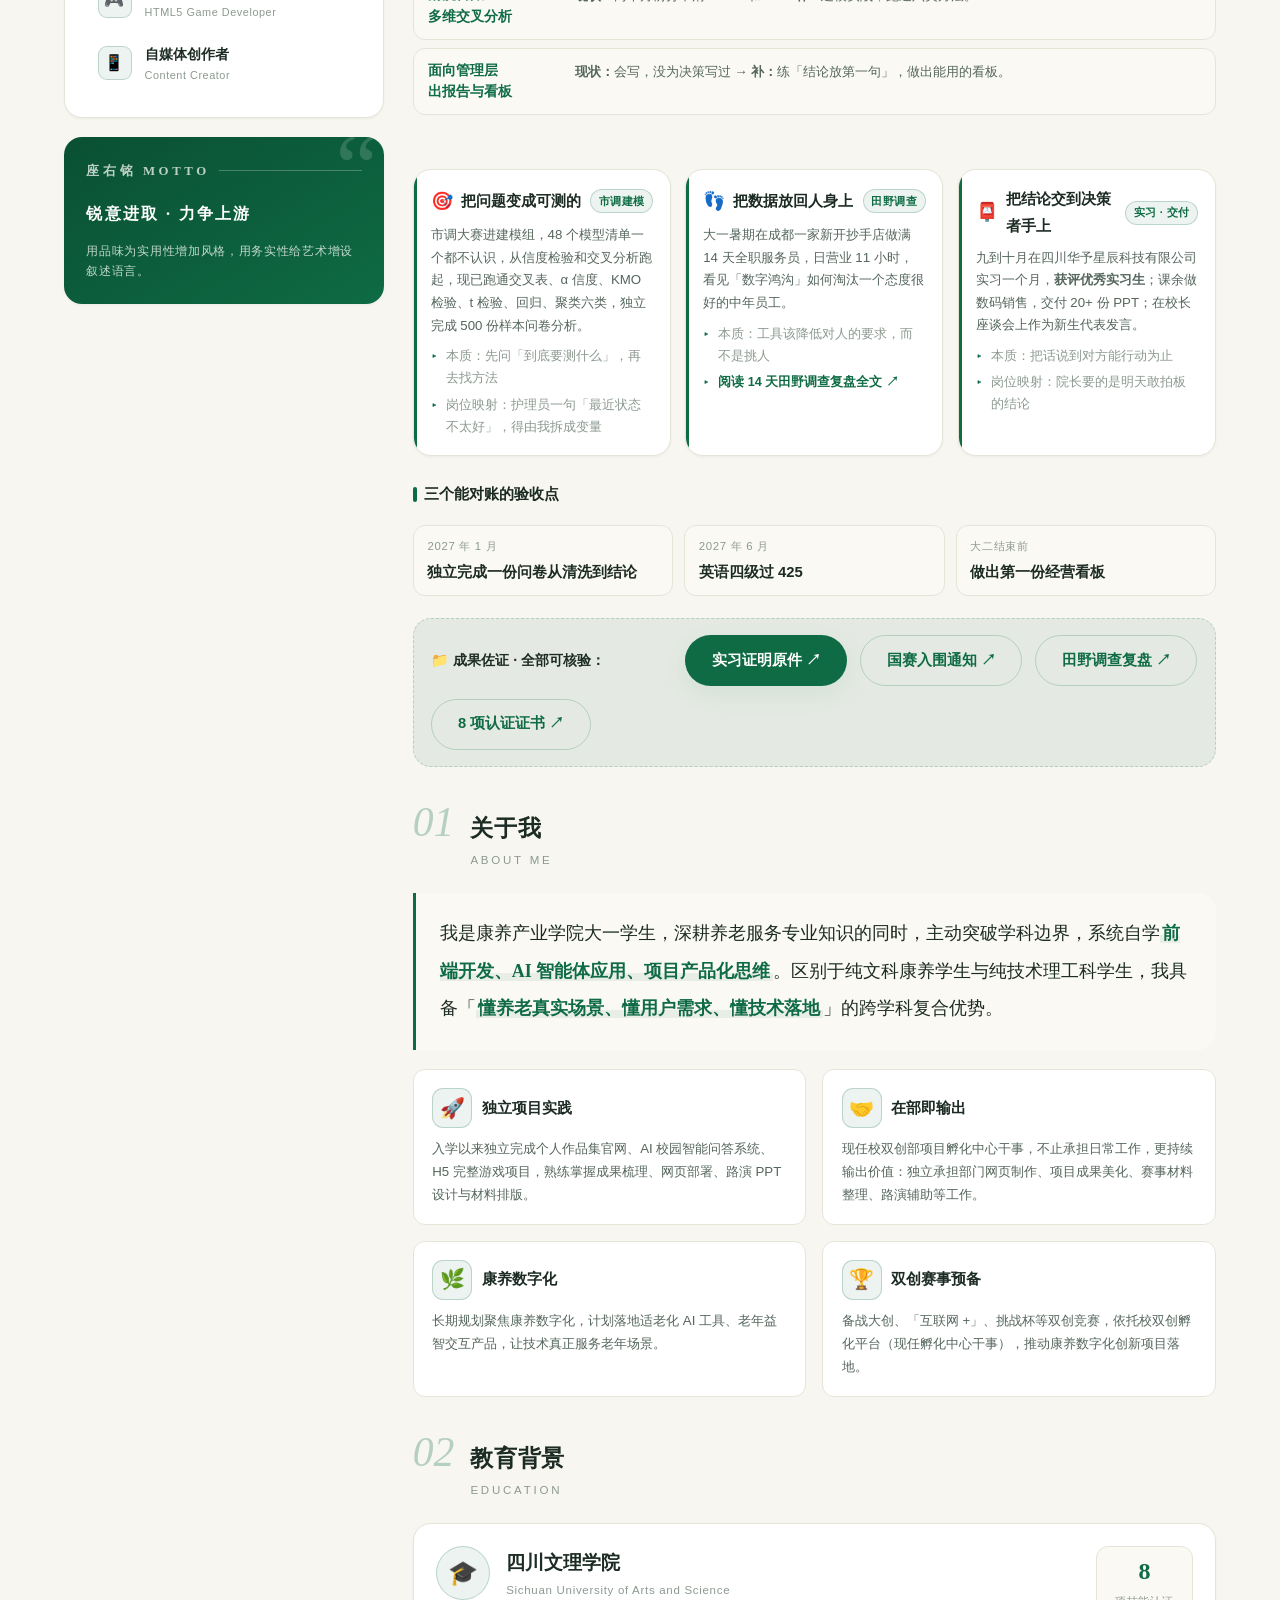
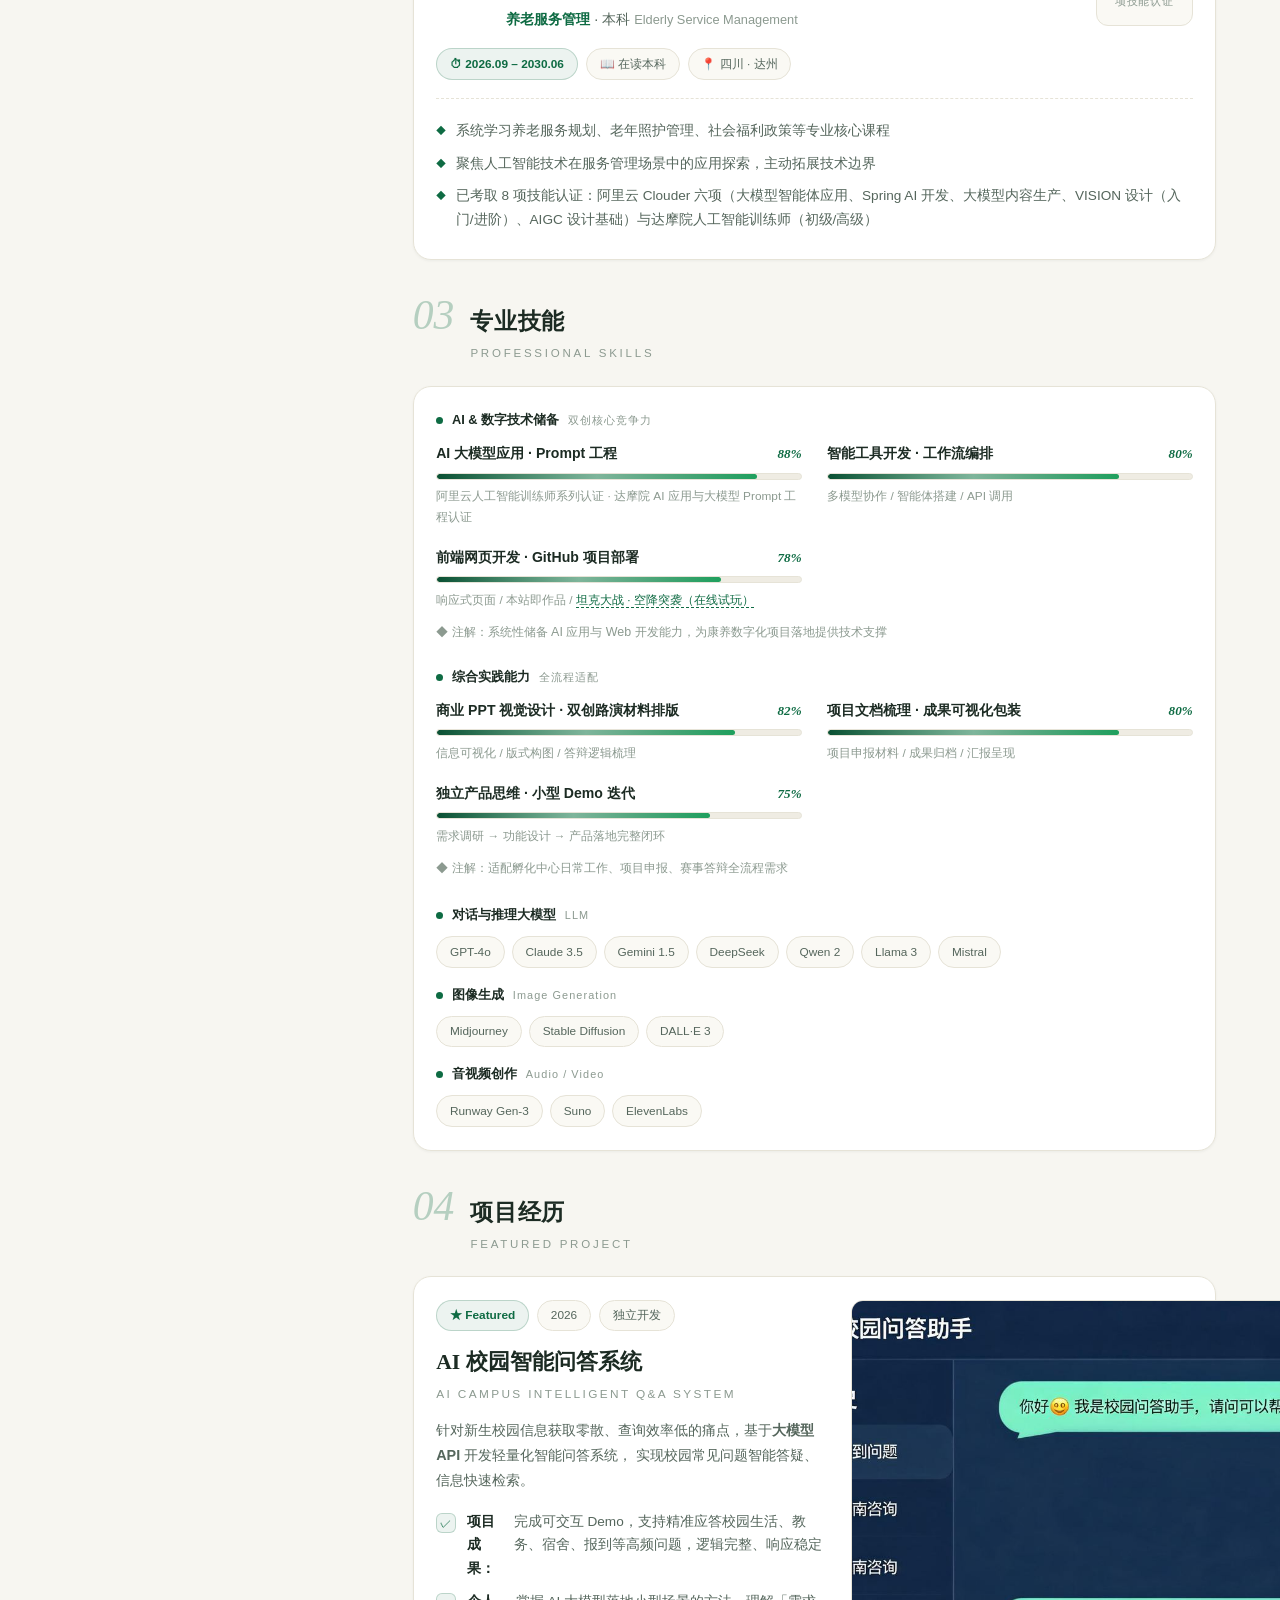
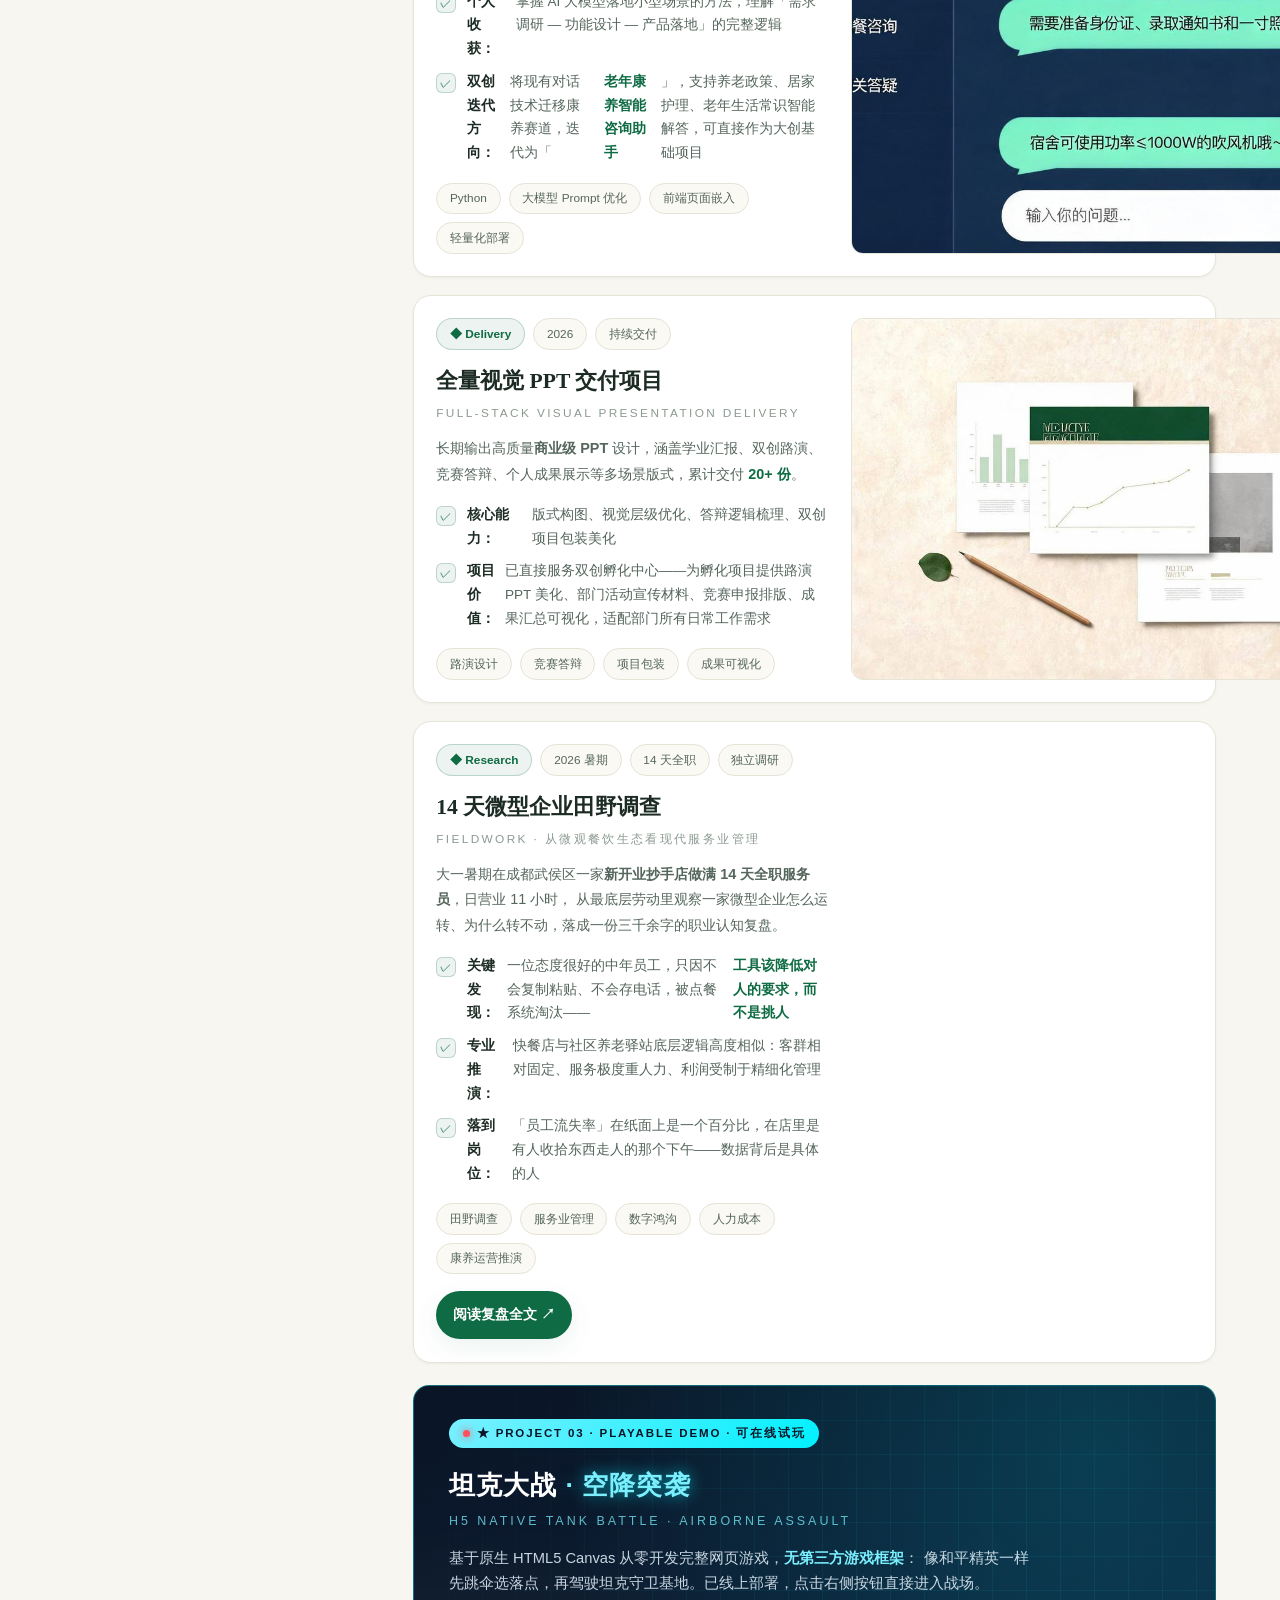
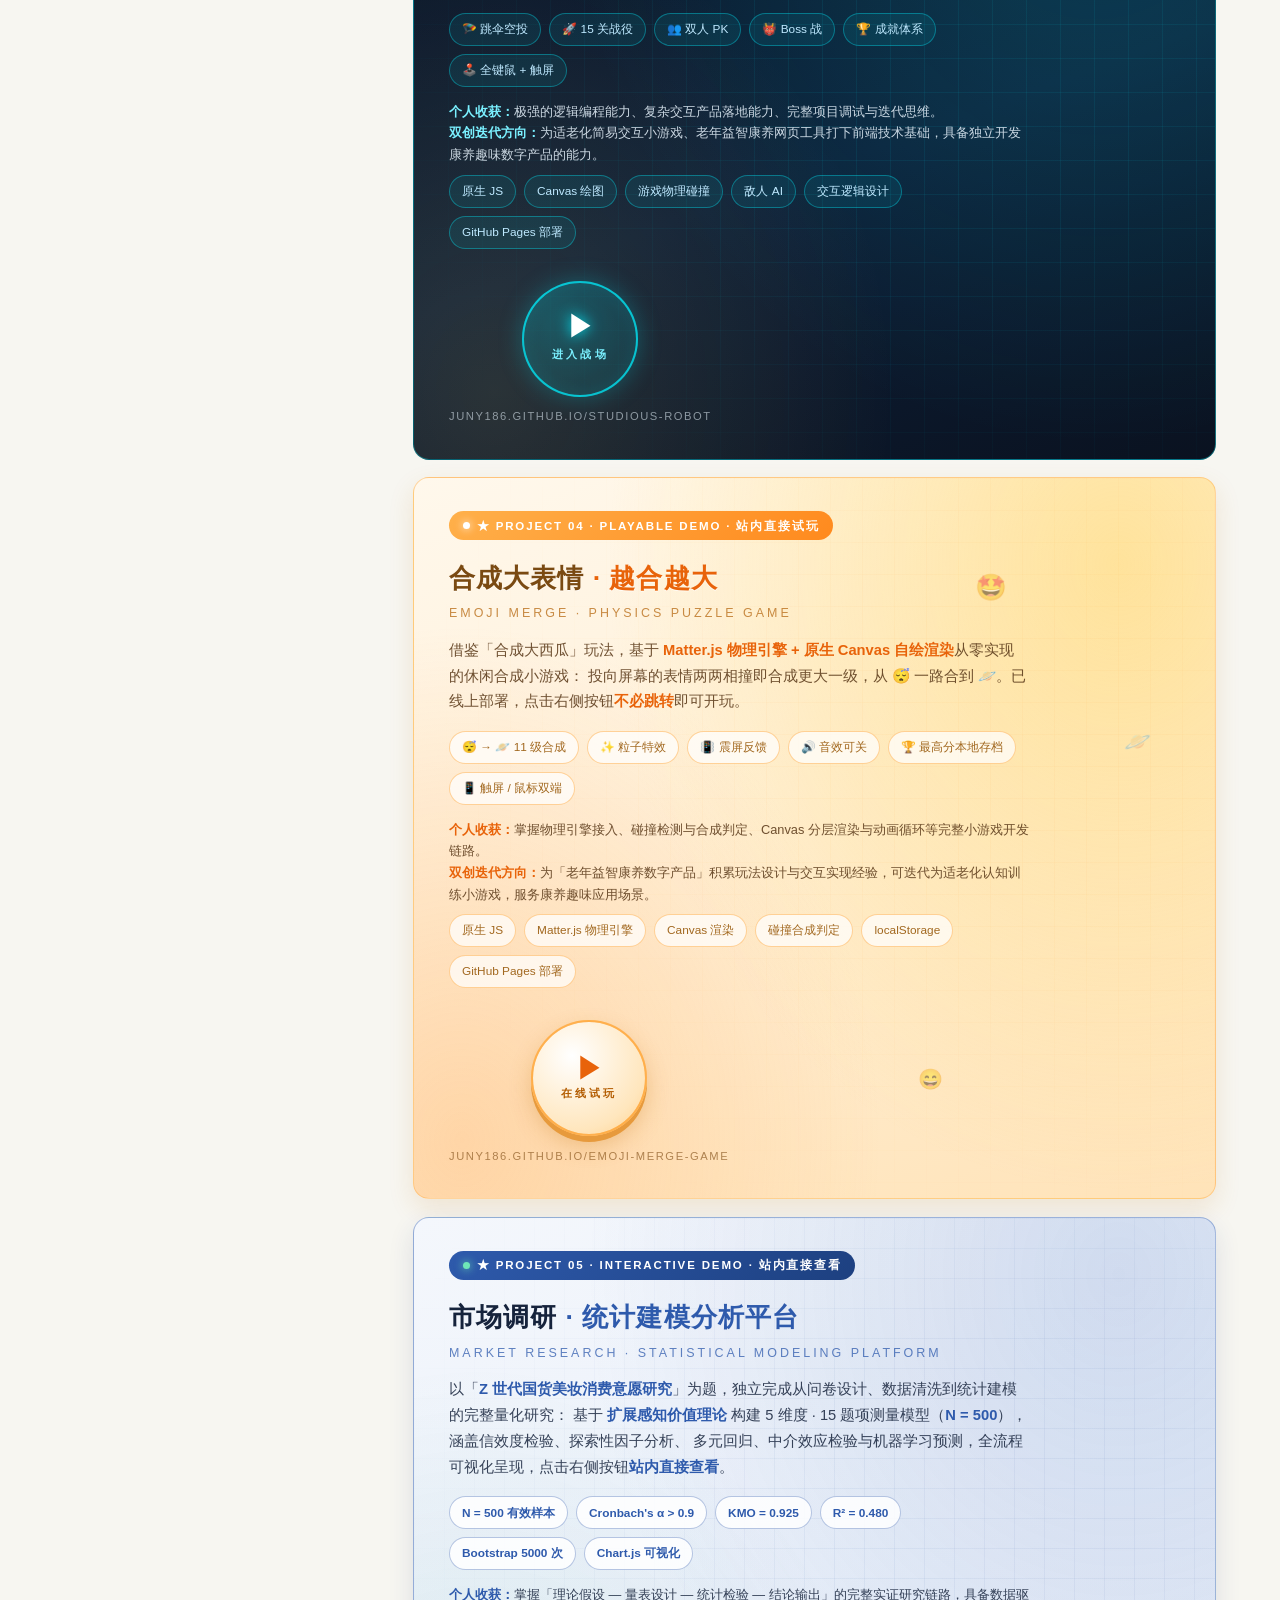
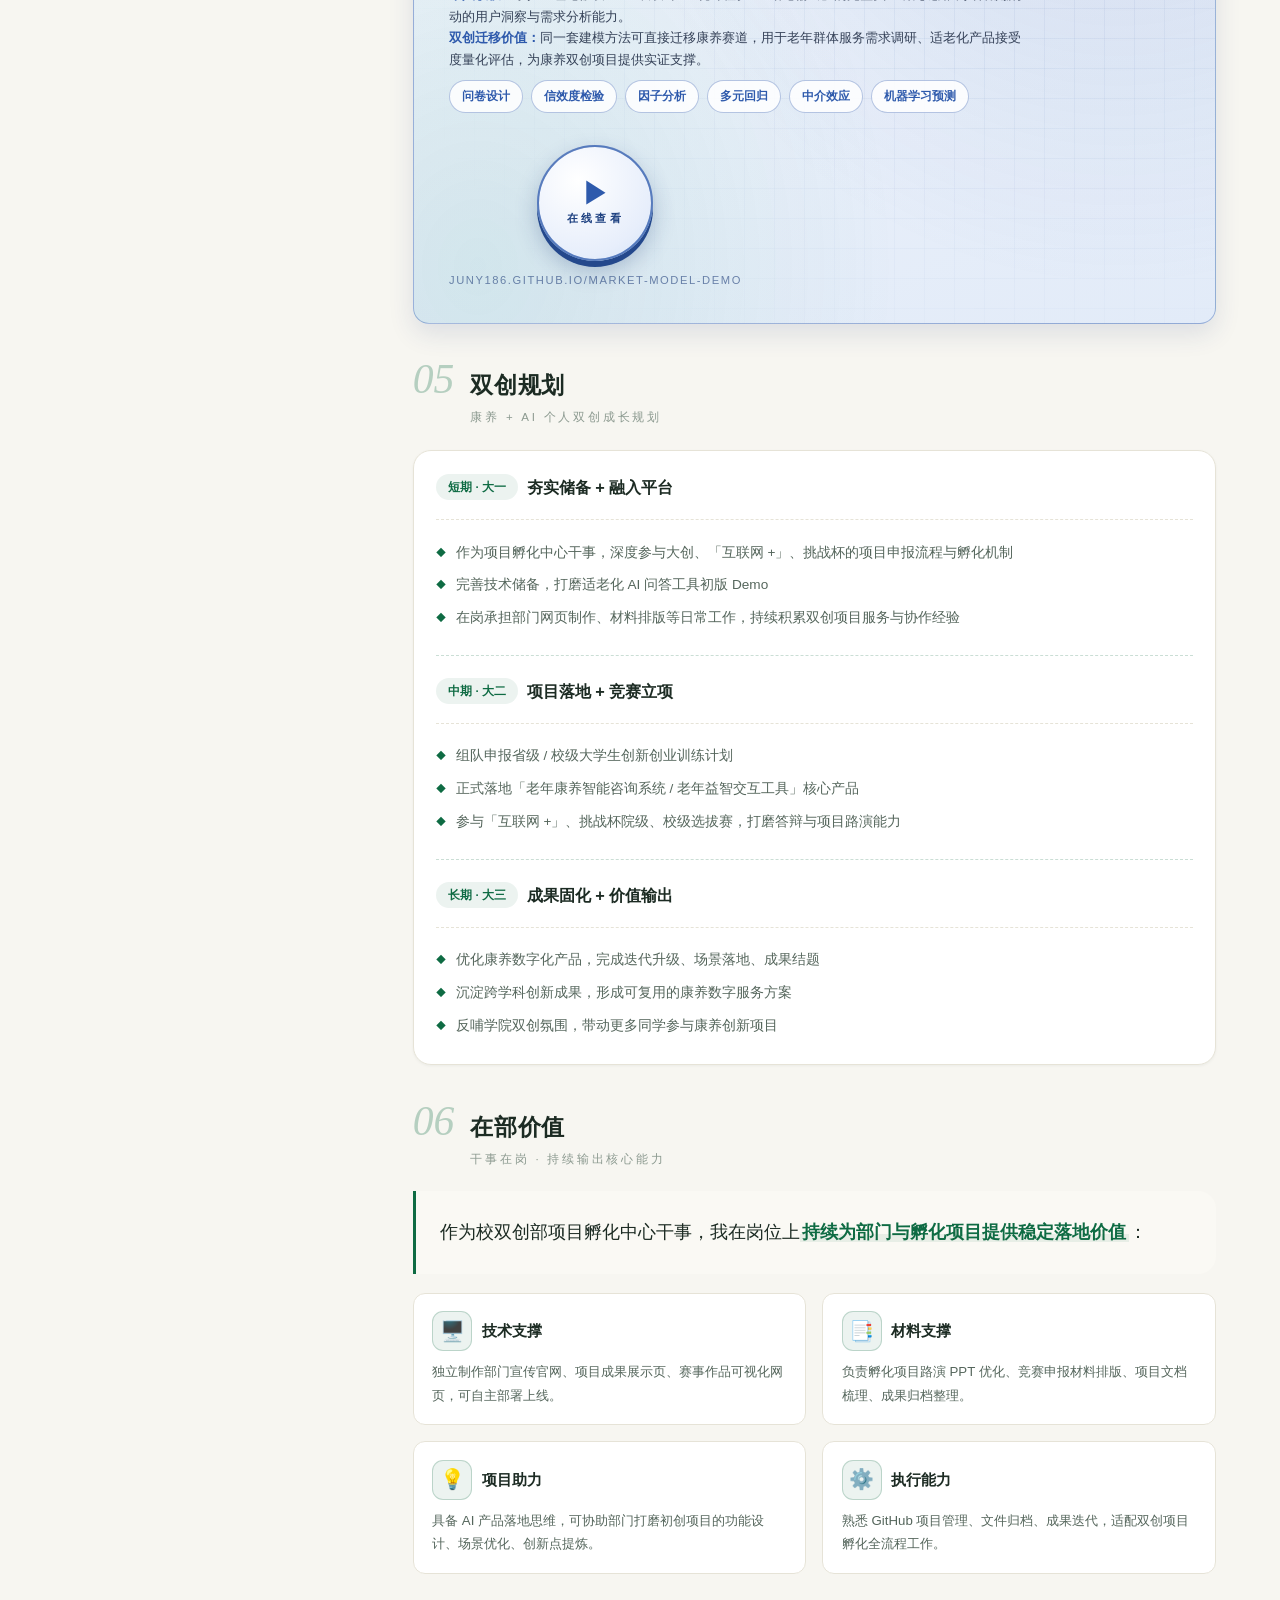
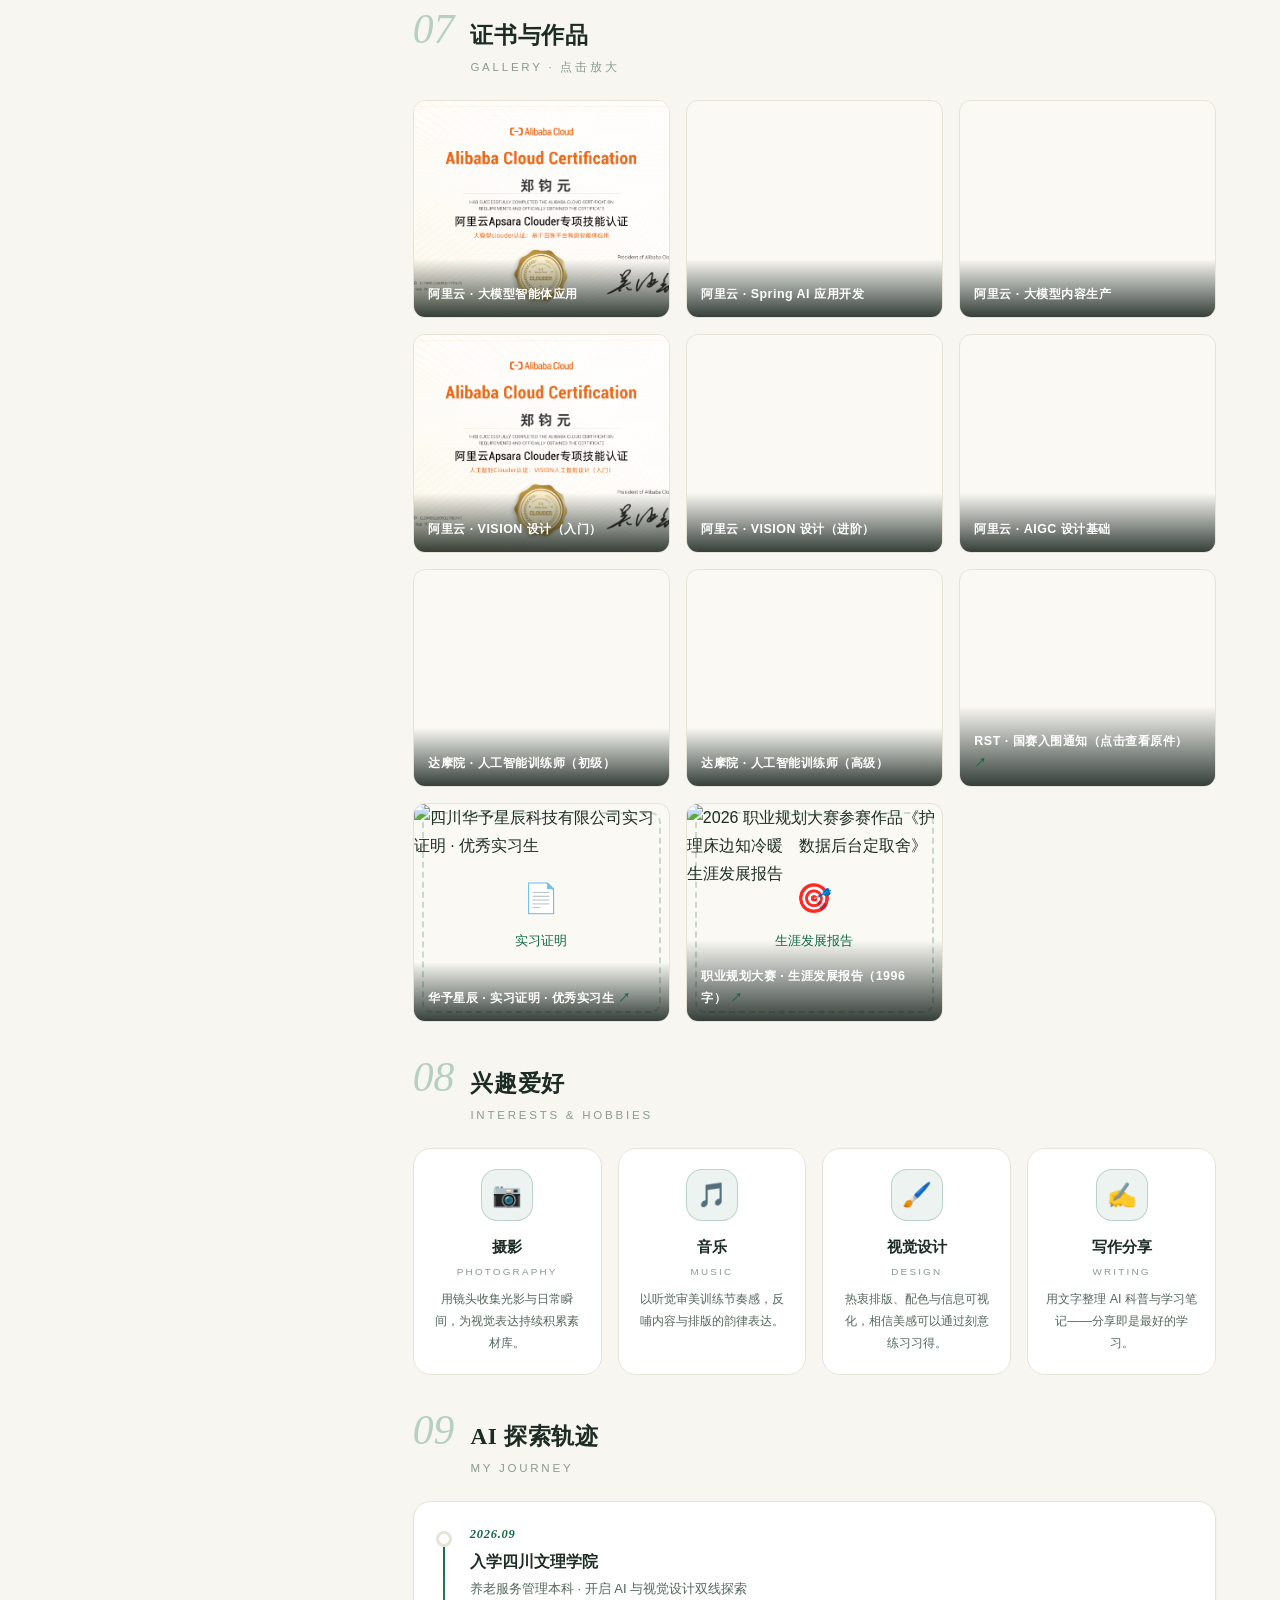
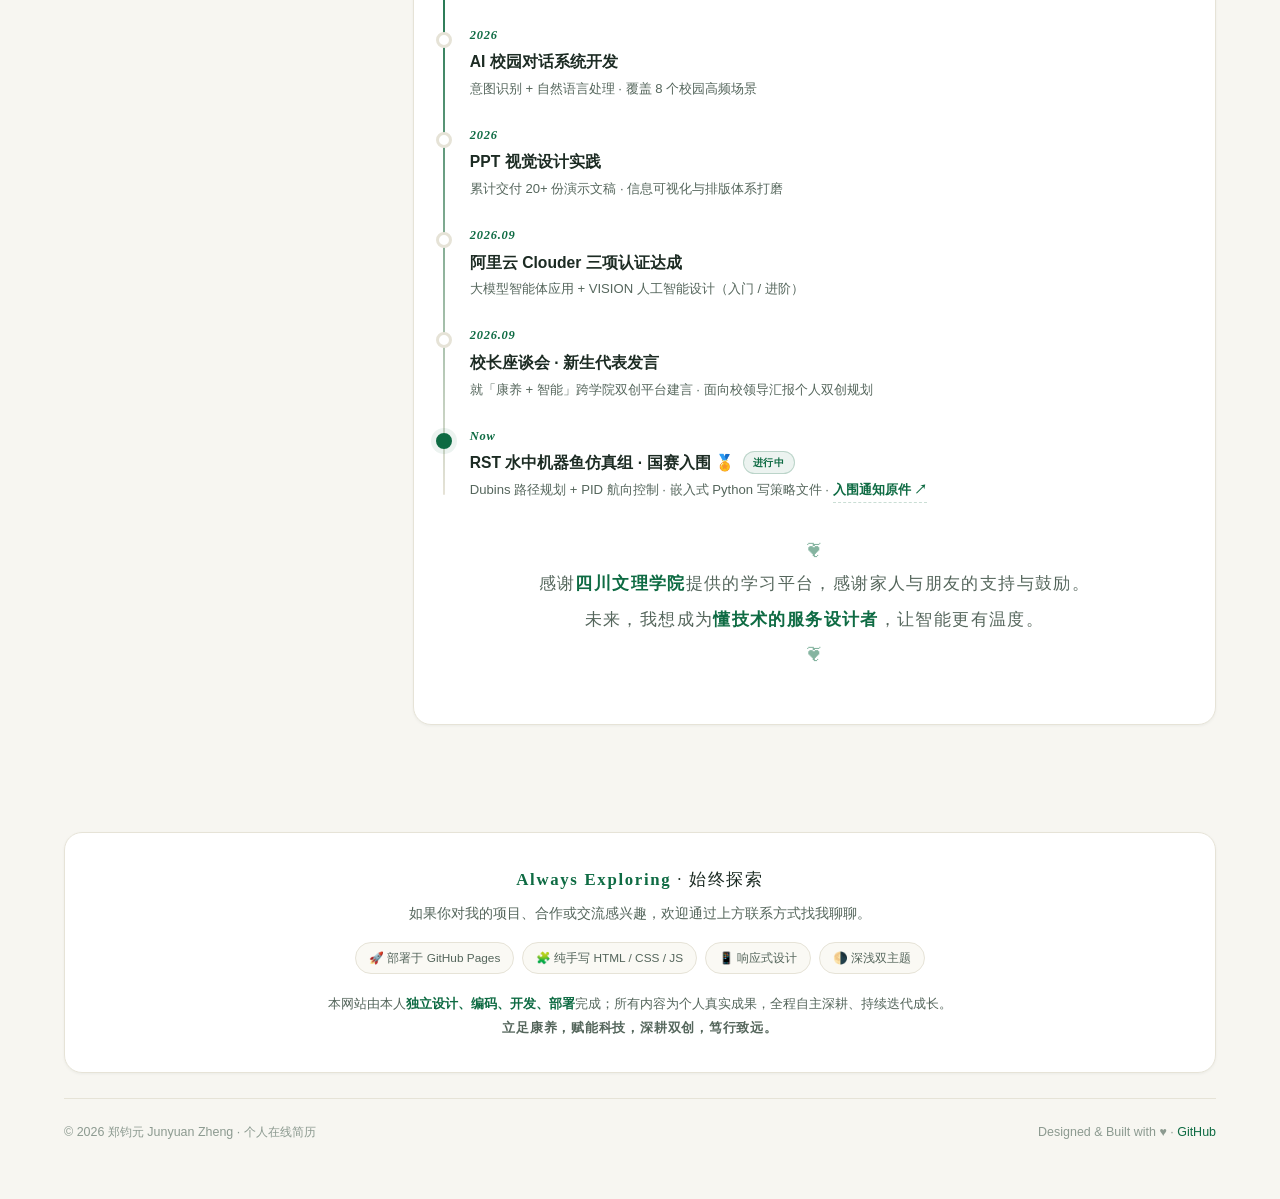
==== commit 999bd39f: "职业规划大赛版首页：新增职业规划区、田野调查入口、实习证明与参赛报告佐证" ====
--- a/index.html
+++ b/index.html
@@ -3,10 +3,10 @@
 <head>
     <meta charset="UTF-8">
     <meta name="viewport" content="width=device-width, initial-scale=1.0">
-    <title>郑钧元 · ICAN 晟功杯挂名招募 | AI 应用 × 养老服务管理</title>
+    <title>郑钧元 · 康养运营数据分析方向 | AI 应用 × 养老服务管理</title>
 
     <!-- ===== SEO & 社交分享 ===== -->
-    <meta name="description" content="郑钧元 · iCAN「晟功杯」应急救援机器人挑战赛招募挂名队友 —— 四川文理学院养老服务管理专业，RST 水中机器鱼仿真组国赛入围选手。队长本人承担全部开发与报名费，挂名队友不用干活，获奖署名照给。">
+    <meta name="description" content="郑钧元 · 四川文理学院养老服务管理专业。目标岗位：康养机构运营数据分析师。8 项 AI 技能认证、RST 水中机器鱼国赛入围、华予星辰实习优秀实习生，含 14 天微型企业田野调查复盘与职业规划大赛参赛作品。">
         <meta name="keywords" content="郑钧元,个人简历,AI应用,智能体,养老服务管理,四川文理学院,阿里云认证,创新创业">
     <meta name="author" content="郑钧元 Junyuan Zheng">
     <meta property="og:title" content="郑钧元 · 个人在线简历">
@@ -1958,11 +1958,12 @@
         <div class="nav-inner">
             <a class="logo" href="#top" aria-label="返回顶部">Jun<em>Yuan</em><span class="cursor-blink">_</span></a>
             <nav class="nav-links" aria-label="页面导航">
-                <a href="#ican" class="nav-ican">🤝 ICAN 挂名招募</a>
+                <a href="#career" class="nav-ican">🎯 职业规划（参赛）</a>
                 <a href="#about">关于</a>
                 <a href="#education">教育</a>
                 <a href="#skills">技能证书</a>
                 <a href="#projects">项目作品</a>
+                <a href="fieldwork.html">田野调查</a>
                 <a href="#plan">双创规划</a>
                 <a href="#value">在部价值</a>
                 <a href="#gallery">证书</a>
@@ -1982,20 +1983,6 @@
         </div>
     </header>
 
-    <!-- ================= ICAN 组队招募横幅 ================= -->
-    <div class="ican-bar" id="icanBar">
-        <div class="ican-bar-inner">
-            <span class="ican-pill">🔥 招募挂名队友</span>
-            <span class="ican-pill urgent">报名截止 10 / 23</span>
-            <span class="ican-bar-text">
-                <b>iCAN「晟功杯」应急救援机器人挑战赛</b> —— 我当队长，活我全干，<b>报名费我出</b>，
-                招 1–4 名挂名队友：<b>不用干活，获奖署名有你</b>。今天截止，先到先得。
-            </span>
-            <a href="#ican" class="bar-btn">看详情 →</a>
-            <button class="bar-close" id="icanBarClose" aria-label="关闭招募横幅" title="关闭">✕</button>
-        </div>
-    </div>
-
     <!-- 悬浮游戏入口：滚动到任何位置都可见 -->
     <a class="game-fab" href="https://juny186.github.io/studious-robot/" target="_blank" rel="noopener" aria-label="在线试玩坦克大战">
         <span class="gf-ping" aria-hidden="true"></span>
@@ -2017,10 +2004,13 @@
                 <p class="hero-desc">
                         康养产业学院养老服务管理专业大一学生，自主深耕<strong>前端开发、AI 大模型应用、智能工具开发</strong>，专注「<strong>康养服务 + 数字科技</strong>」跨学科创新，具备独立项目落地、网页搭建、成果排版、路演材料制作能力。现任<strong>校双创部项目孵化中心干事</strong>，依托校双创孵化平台落地康养数字化创新项目，参与各类双创赛事。
                     </p>
+                    <p class="hero-desc" style="margin-top:.7rem;font-size:.92rem">
+                        🎯 <strong>目标岗位：康养机构运营数据分析师</strong>——把入住率、护理频次、不良事件这些每天产生却没人整理的数据，变成院长明天敢拍板的结论。
+                    </p>
                 <div class="hero-cta">
-                    <a href="#ican" class="btn btn-primary">
-                        <svg viewBox="0 0 24 24" fill="none" stroke="currentColor" stroke-width="2" stroke-linecap="round" stroke-linejoin="round"><path d="M16 21v-2a4 4 0 0 0-4-4H6a4 4 0 0 0-4 4v2"/><circle cx="9" cy="7" r="4"/><line x1="19" x2="19" y1="8" y2="14"/><line x1="22" x2="16" y1="11" y2="11"/></svg>
-                        ICAN 招挂名队友 · 费用我出
+                    <a href="#career" class="btn btn-primary">
+                        <svg viewBox="0 0 24 24" fill="none" stroke="currentColor" stroke-width="2" stroke-linecap="round" stroke-linejoin="round"><path d="M3 3v18h18"/><path d="M7 15l4-5 3 3 5-7"/></svg>
+                        我的职业规划 · 参赛版
                     </a>
                     <a href="#projects" class="btn btn-ghost">
                         <svg viewBox="0 0 24 24" fill="none" stroke="currentColor" stroke-width="2" stroke-linecap="round" stroke-linejoin="round"><path d="M4 19.5A2.5 2.5 0 0 1 6.5 17H20"/><path d="M6.5 2H20v20H6.5A2.5 2.5 0 0 1 4 19.5v-15A2.5 2.5 0 0 1 6.5 2z"/></svg>
@@ -2136,98 +2126,79 @@
         <!-- ===== 主内容 ===== -->
         <div class="content">
 
-            <!-- ICAN 晟功杯 · 组队招募 -->
-            <section class="section" id="ican">
+            <!-- 职业规划 · 参赛版 -->
+            <section class="section" id="career">
                 <div class="section-head reveal">
                     <span class="section-num">00</span>
                     <div class="section-heading">
-                        <h2>ICAN 晟功杯 · 组队招募</h2>
-                        <p>Emergency Rescue Robot Challenge · Teaming Up</p>
+                        <h2>职业规划 · 参赛版</h2>
+                        <p>Career Plan · 2026 职业规划大赛</p>
                     </div>
                 </div>
 
                 <p class="about-lead reveal" style="--d:.06s">
-                    2026 iCAN 大学生创新创业大赛「晟功杯」应急救援机器人挑战赛，<mark>我当队长，已经确定参赛</mark>。
-                    赛事要求 2–5 人组队，现招 1–4 名<mark>挂名队友</mark>：<strong>不用你干活，报名费我来出</strong>，
-                    你只需要把姓名学号给我。算法、仿真、文档、路演、答辩——全部由我承担。
-                    跨学院、跨年级都行，想给简历添一条竞赛经历的同学，来。
+                    2026 年职业规划大赛参赛作品。我的目标岗位是<mark>康养机构运营数据分析师</mark>——
+                    把机构每天产生却没人整理的数据（入住率、护理频次、不良事件）变成能支撑决策的东西。
+                    <strong>它是入口不是终点</strong>：往上是运营统筹，往旁是现代服务业。
                 </p>
 
                 <div class="ican-meta reveal" style="--d:.1s">
-                    <div><span>赛事 / 方向</span><b>iCAN「晟功杯」· 城市地质灾害应急救援</b></div>
-                    <div><span>报名截止</span><b class="hot">2026 / 10 / 23</b></div>
-                    <div><span>复赛形式</span><b>ROS + Gazebo 仿真 · 线上提交</b></div>
-                    <div><span>国赛</span><b>11 月 · 线下实物</b></div>
-                    <div><span>组队规模</span><b>2–5 人 · 指导老师 ≤ 2</b></div>
-                    <div><span>任务三选一</span><b>全域巡检 / 物资投送 / 障碍清除</b></div>
-                    <div><span>报名费用</span><b class="hot">我承担 · 你不用出</b></div>
-                    <div><span>挂名席位</span><b>1–4 人 · 先到先得</b></div>
-                </div>
-
-                <h3 class="ican-sub reveal" style="--d:.14s">这支队由我全扛（挂名也值得，是因为它能拿奖）</h3>
+                    <div><span>目标岗位</span><b>康养机构运营数据分析师</b></div>
+                    <div><span>切入地域</span><b>川东北 · 县域机构</b></div>
+                    <div><span>专业支撑</span><b>养老服务管理 · 本科在读</b></div>
+                    <div><span>赛事节点</span><b class="hot">校赛 2026 / 10 / 25</b></div>
+                    <div><span>调研依据</span><b>广州 / 南京 / 西安 三条真实招聘</b></div>
+                    <div><span>参赛交付</span><b>报告 1996 字 + 17 页陈述 PPT</b></div>
+                </div>
+
+                <h3 class="ican-sub reveal" style="--d:.14s">反推：不从「我有什么」，从「岗位要什么」</h3>
                 <div class="ican-bring reveal" style="--d:.18s">
                     <div class="bring-row">
-                        <b>路径规划<br>与运动控制</b>
-                        <p>RST 水中机器鱼仿真组国赛入围选手，做的是 <strong>Dubins 路径规划 + PID 航向控制</strong>，在嵌入式 Python 3.7 环境下写策略文件。赛题考的就是"复杂地形自主导航"，这一块我能直接上手。
-                            <br><a class="doc-link" href="rst-final-notice.pdf" target="_blank" rel="noopener">查看国赛入围通知原件 ↗</a></p>
+                        <b>熟悉康养流程<br>与评估标准</b>
+                        <p><strong>现状：</strong>专业才开头，见习未开始 → <strong>补：</strong>跟完见习，弄清机构每天产生哪些数据。</p>
                     </div>
                     <div class="bring-row">
-                        <b>AI 与视觉<br>应用能力</b>
-                        <p>考取阿里云 Clouder 六项、达摩院人工智能训练师（初级、高级）共 <strong>8 项认证</strong>；做过覆盖 8 类校园场景的 AI 智能问答系统。赛题里的目标识别、二维码靶位识别，我能在模型和调用层配合落地。</p>
+                        <b>清洗台账<br>多维交叉分析</b>
+                        <p><strong>现状：</strong>两个月前分不清 SPSS 和 R → <strong>补：</strong>建模实战，跑通六类方法。</p>
                     </div>
                     <div class="bring-row">
-                        <b>仿真调试<br>与提交物</b>
-                        <p>复赛要交的是"代码 + 演示视频 + 技术文档"。我习惯按提交物倒推开发，边调边留记录，不会出现最后一周赶材料、说不清方案的情况。</p>
-                    </div>
-                    <div class="bring-row">
-                        <b>文档 · 路演<br>· 交付</b>
-                        <p>独立交付 <strong>20+ 份 PPT</strong>，化学科普作品 3500 余字一次定稿，散文见于校报，并作为新生代表在校长座谈会上发言。技术文档我主笔，答辩我来讲。</p>
-                    </div>
-                </div>
-
-                                <h3 class="ican-sub reveal" style="--d:.22s">挂名队友 · 你要做的 / 你会得到的</h3>
-                <div class="ican-two reveal" style="--d:.26s">
-                    <div class="ghost-card do">
-                        <div class="g-head">📝 你要做的（就三件）</div>
-                        <ul>
-                            <li>给我<strong>姓名 + 学号 + 专业班级</strong>，报名表要用</li>
-                            <li>报名后如需本人确认，点一下链接或签个名，5 分钟</li>
-                            <li>被问起时说得出自己<strong>挂的是什么方向</strong>（文档 / 测试 / 视觉，我给你一句话版本）</li>
-                        </ul>
-                        <p class="g-note">不写代码、不开会、不熬夜、不去现场。真的是挂名。</p>
-                    </div>
-                    <div class="ghost-card">
-                        <div class="g-head">🎁 你会得到的</div>
-                        <ul>
-                            <li><strong>报名费不用你出</strong>，队里所有开销我承担</li>
-                            <li>参赛经历进简历，综测 / 评优可用</li>
-                            <li>走到哪一步，获奖证书上就有你的名字（校赛 → 省赛 → 国赛）</li>
-                            <li>需要时我把<strong>项目代码仓库和文档</strong>发你，答辩口径也给你，你至少说得清</li>
-                        </ul>
-                        <p class="g-note">名次我不能保证，但材料、署名、证明一样都不会少。</p>
-                    </div>
-                </div>
-
-                <h3 class="ican-sub reveal" style="--d:.3s">说清楚：谁干什么</h3>
-                <div class="ican-bring reveal" style="--d:.34s">
-                    <div class="bring-row">
-                        <b>我一个人扛</b>
-                        <p>算法方案（导航路径 + 控制）、仿真调试、技术文档、路演 PPT、答辩稿、<strong>报名费</strong>。这些都不用你碰。</p>
-                    </div>
-                    <div class="bring-row">
-                        <b>你的时间成本</b>
-                        <p>报名时给我三项信息，赛程有需要时回一句消息，全程约 10 分钟。不会影响你的课表和考试。</p>
-                    </div>
-                    <div class="bring-row">
-                        <b>一条硬规则</b>
-                        <p>赛事规定<strong>报名截止后团队信息锁定、不可修改</strong>，所以名额只在今天定，过了 10/23 就加不进来了。署名按报名表填写顺序，先说先排。</p>
-                    </div>
+                        <b>面向管理层<br>出报告与看板</b>
+                        <p><strong>现状：</strong>会写，没为决策写过 → <strong>补：</strong>练「结论放第一句」，做出能用的看板。</p>
+                    </div>
+                </div>
+
+                <h3 class="ican-sub reveal" style="--d:.22s">三项能力 · 是叠上去的，不是并列的</h3>
+                <div class="role-grid reveal" style="--d:.26s">
+                    <div class="role-card">
+                        <div class="r-top"><span class="r-icon">🎯</span><h4>把问题变成可测的</h4><span class="role-tag">市调建模</span></div>
+                        <p>市调大赛进建模组，48 个模型清单一个都不认识，从信度检验和交叉分析跑起，现已跑通交叉表、α 信度、KMO 检验、t 检验、回归、聚类六类，独立完成 500 份样本问卷分析。</p>
+                        <ul><li>本质：先问「到底要测什么」，再去找方法</li><li>岗位映射：护理员一句「最近状态不太好」，得由我拆成变量</li></ul>
+                    </div>
+                    <div class="role-card">
+                        <div class="r-top"><span class="r-icon">👣</span><h4>把数据放回人身上</h4><span class="role-tag">田野调查</span></div>
+                        <p>大一暑期在成都一家新开抄手店做满 14 天全职服务员，日营业 11 小时，看见「数字鸿沟」如何淘汰一个态度很好的中年员工。</p>
+                        <ul><li>本质：工具该降低对人的要求，而不是挑人</li><li><a href="fieldwork.html" style="color:var(--accent);font-weight:700">阅读 14 天田野调查复盘全文 ↗</a></li></ul>
+                    </div>
+                    <div class="role-card">
+                        <div class="r-top"><span class="r-icon">📮</span><h4>把结论交到决策者手上</h4><span class="role-tag">实习 · 交付</span></div>
+                        <p>九到十月在四川华予星辰科技有限公司实习一个月，<strong>获评优秀实习生</strong>；课余做数码销售，交付 20+ 份 PPT；在校长座谈会上作为新生代表发言。</p>
+                        <ul><li>本质：把话说到对方能行动为止</li><li>岗位映射：院长要的是明天敢拍板的结论</li></ul>
+                    </div>
+                </div>
+
+                <h3 class="ican-sub reveal" style="--d:.3s">三个能对账的验收点</h3>
+                <div class="ican-meta reveal" style="--d:.34s">
+                    <div><span>2027 年 1 月</span><b>独立完成一份问卷从清洗到结论</b></div>
+                    <div><span>2027 年 6 月</span><b>英语四级过 425</b></div>
+                    <div><span>大二结束前</span><b>做出第一份经营看板</b></div>
                 </div>
 
                 <div class="ican-cta reveal" style="--d:.38s">
-                    <span class="cta-lead">📮 想挂名，就发一句：<strong>姓名 + 学号 + 专业班级</strong>，今天就能定下来。</span>
-                    <a href="mailto:Jun.y2437@outlook.com?subject=ICAN晟功杯-挂名入队" class="btn btn-primary">发邮件给我</a>
-                    <a href="#contact" class="btn btn-ghost">复制微信 / 看联系方式</a>
+                    <span class="cta-lead">📁 成果佐证 · 全部可核验：</span>
+                    <a href="实习证明-华予星辰.pdf" target="_blank" rel="noopener" class="btn btn-primary">实习证明原件 ↗</a>
+                    <a href="rst-final-notice.pdf" target="_blank" rel="noopener" class="btn btn-ghost">国赛入围通知 ↗</a>
+                    <a href="fieldwork.html" class="btn btn-ghost">田野调查复盘 ↗</a>
+                    <a href="#gallery" class="btn btn-ghost">8 项认证证书 ↗</a>
                 </div>
             </section>
 
@@ -2462,6 +2433,37 @@
                     </div>
                 </div>
 
+                <!-- 项目 2.5：14 天微型企业田野调查（职业认知与能力复盘） -->
+                <div class="section-card reveal" style="--d:.12s;margin-top:1.1rem">
+                    <div class="project-hero">
+                        <div>
+                            <div class="project-tag-line">
+                                <span class="chip accent">◆ Research</span>
+                                <span class="chip">2026 暑期</span>
+                                <span class="chip">14 天全职</span>
+                                <span class="chip">独立调研</span>
+                            </div>
+                            <h3 class="project-title">14 天微型企业田野调查</h3>
+                            <p class="project-sub">Fieldwork · 从微观餐饮生态看现代服务业管理</p>
+                            <p class="project-desc">
+                                大一暑期在成都武侯区一家<strong>新开业抄手店做满 14 天全职服务员</strong>，日营业 11 小时，
+                                从最底层劳动里观察一家微型企业怎么运转、为什么转不动，落成一份三千余字的职业认知复盘。
+                            </p>
+                            <ul class="project-points">
+                                <li><b>关键发现：</b>一位态度很好的中年员工，只因不会复制粘贴、不会存电话，被点餐系统淘汰——<b style="color:var(--accent)">工具该降低对人的要求，而不是挑人</b></li>
+                                <li><b>专业推演：</b>快餐店与社区养老驿站底层逻辑高度相似：客群相对固定、服务极度重人力、利润受制于精细化管理</li>
+                                <li><b>落到岗位：</b>「员工流失率」在纸面上是一个百分比，在店里是有人收拾东西走人的那个下午——数据背后是具体的人</li>
+                            </ul>
+                            <div class="edu-meta" style="margin-top:1.1rem">
+                                <span class="chip">田野调查</span><span class="chip">服务业管理</span><span class="chip">数字鸿沟</span><span class="chip">人力成本</span><span class="chip">康养运营推演</span>
+                            </div>
+                            <p style="margin-top:1.05rem">
+                                <a href="fieldwork.html" class="btn btn-primary" style="padding:.5rem 1rem;font-size:.85rem">阅读复盘全文 ↗</a>
+                            </p>
+                        </div>
+                    </div>
+                </div>
+
                 <!-- 项目三：H5 原生坦克大战游戏（聚光横幅 + 在线试玩入口） -->
                 <div class="game-banner reveal" style="--d:.14s">
                     <div class="gb-info">
@@ -2689,6 +2691,16 @@
                         <img src="rst-final-notice.jpg" alt="第十九届先进机器人及仿真技术大赛 · 水中机器鱼仿真组（第三赛季）国赛入围通知" loading="lazy" decoding="async" onerror="this.classList.add('error')">
                         <div class="cert-fallback"><span style="font-size:1.8rem">🏅</span><span>国赛入围通知</span></div>
                         <span class="cert-cap">RST · 国赛入围通知（点击查看原件）</span>
+                    </a>
+                    <a class="cert-card is-link reveal" style="--d:.5s" href="实习证明-华予星辰.pdf" target="_blank" rel="noopener" aria-label="打开四川华予星辰科技有限公司实习证明 PDF 原件">
+                        <img src="实习证明-华予星辰.jpg" alt="四川华予星辰科技有限公司实习证明 · 优秀实习生" loading="lazy" decoding="async" onerror="this.classList.add('error')">
+                        <div class="cert-fallback"><span style="font-size:1.8rem">📄</span><span>实习证明</span></div>
+                        <span class="cert-cap">华予星辰 · 实习证明 · 优秀实习生</span>
+                    </a>
+                    <a class="cert-card is-link reveal" style="--d:.55s" href="职业规划-生涯发展报告.pdf" target="_blank" rel="noopener" aria-label="打开职业规划大赛生涯发展报告 PDF">
+                        <img src="职业规划-报告封面.jpg" alt="2026 职业规划大赛参赛作品《护理床边知冷暖　数据后台定取舍》生涯发展报告" loading="lazy" decoding="async" onerror="this.classList.add('error')">
+                        <div class="cert-fallback"><span style="font-size:1.8rem">🎯</span><span>生涯发展报告</span></div>
+                        <span class="cert-cap">职业规划大赛 · 生涯发展报告（1996 字）</span>
                     </a>
                 </div>
             </section>
@@ -2874,6 +2886,7 @@
 
         /* ---------- 2. 打字机（身份轮播） ---------- */
         var roles = [
+            '康养运营数据分析（目标岗）',
             '康养跨学科创新',
             'AI 应用开发者',
             '独立项目落地者',
